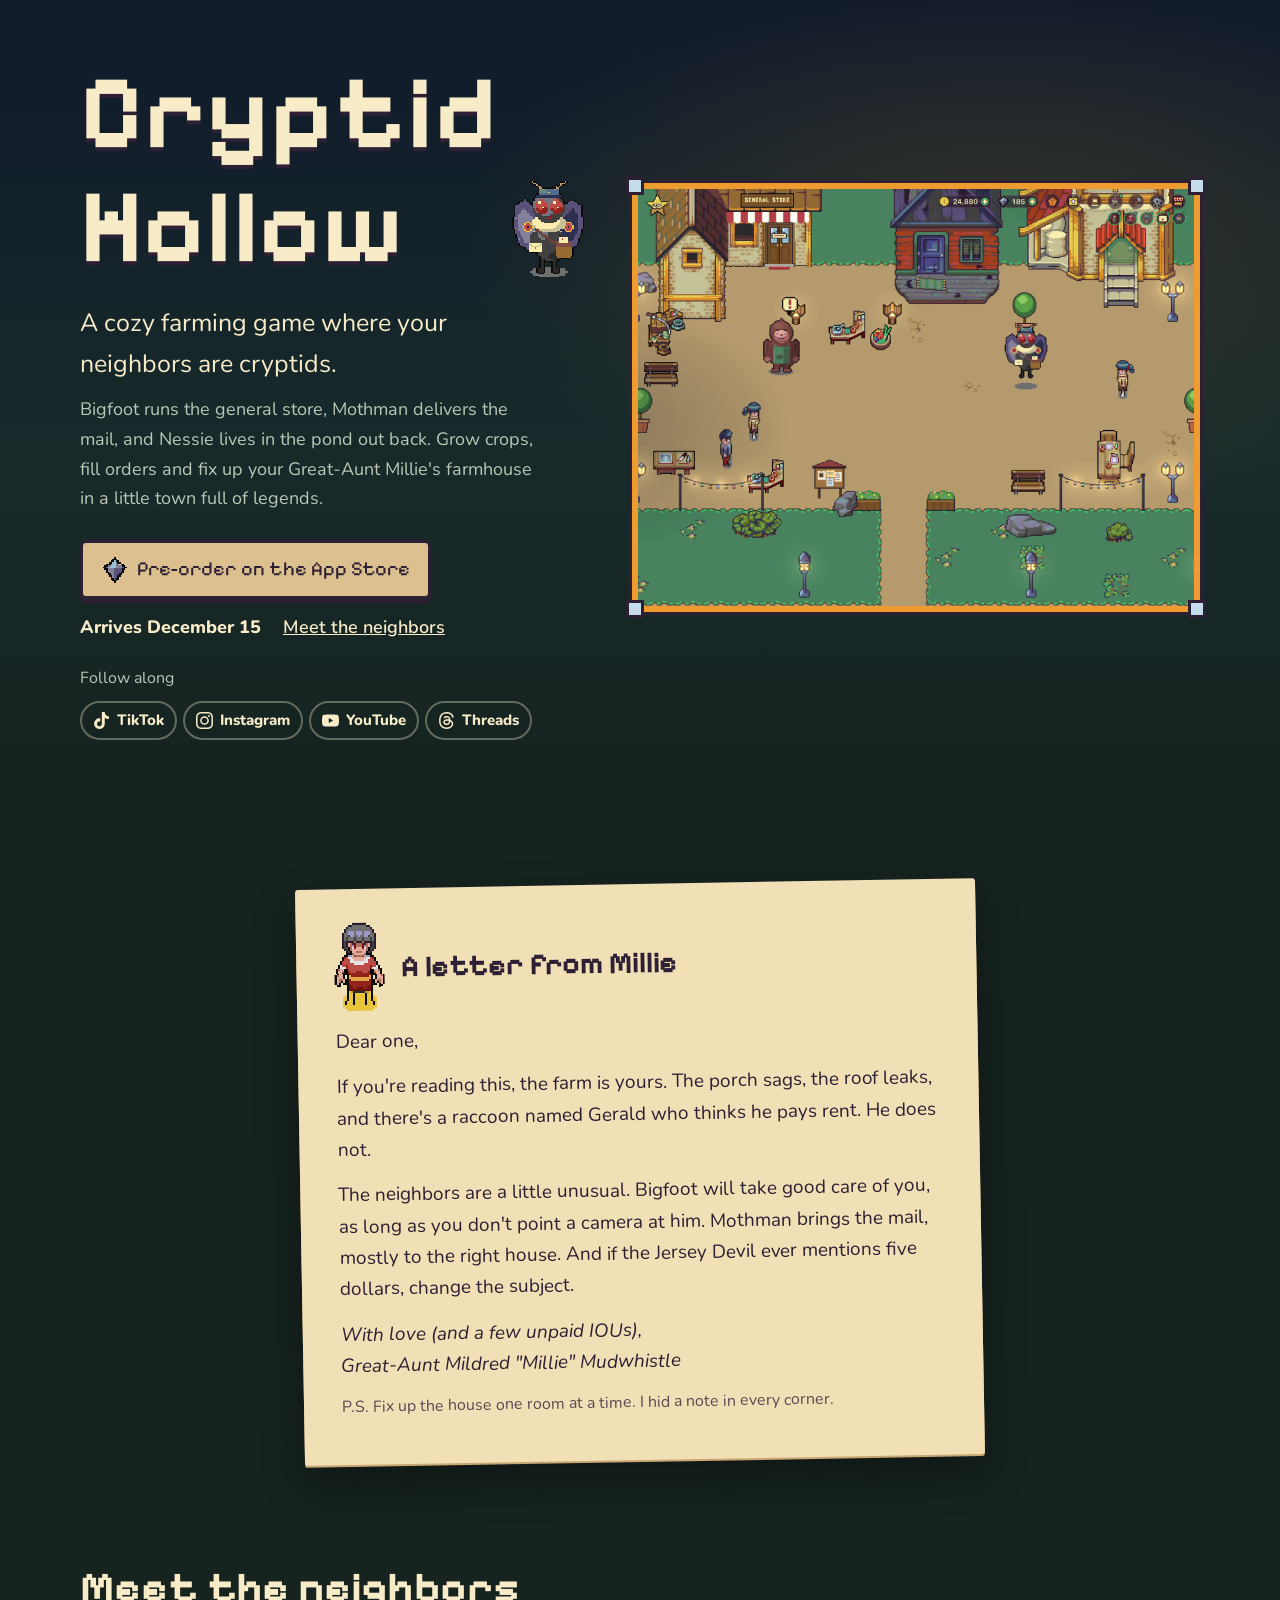
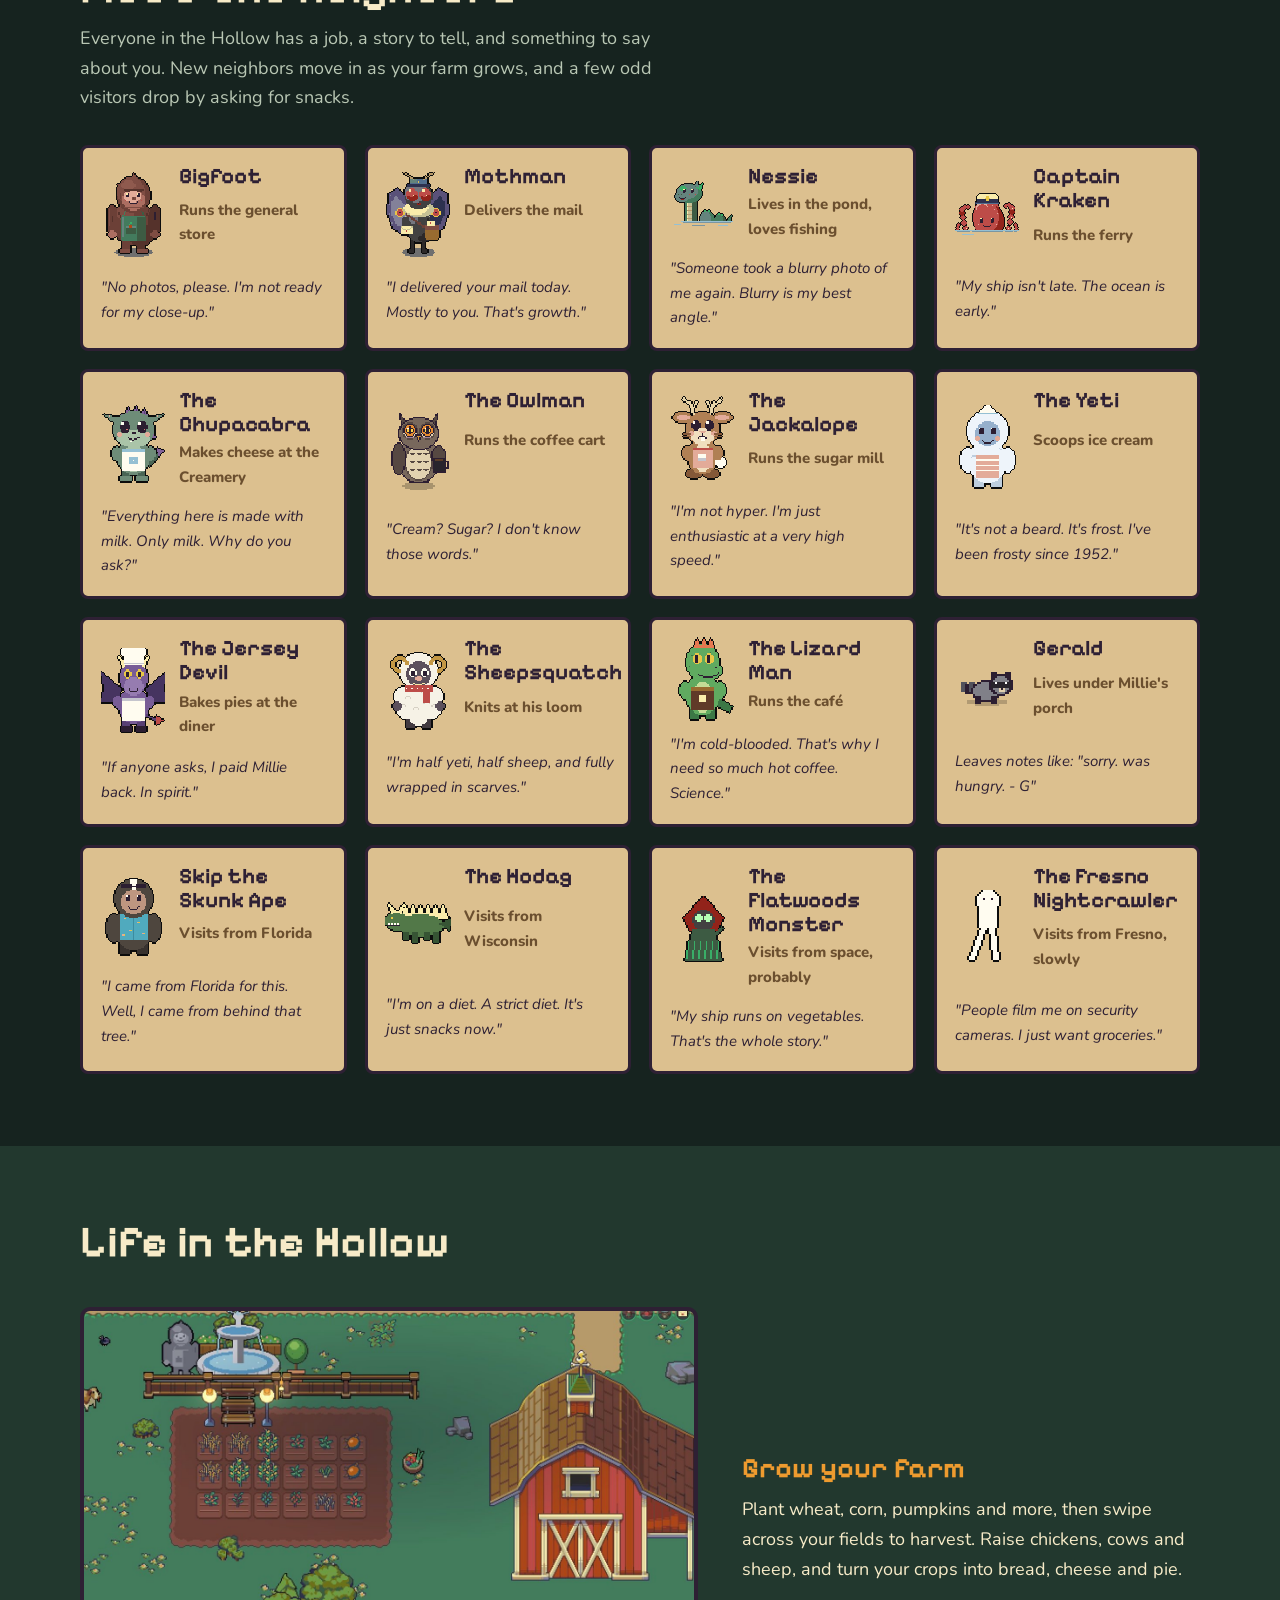
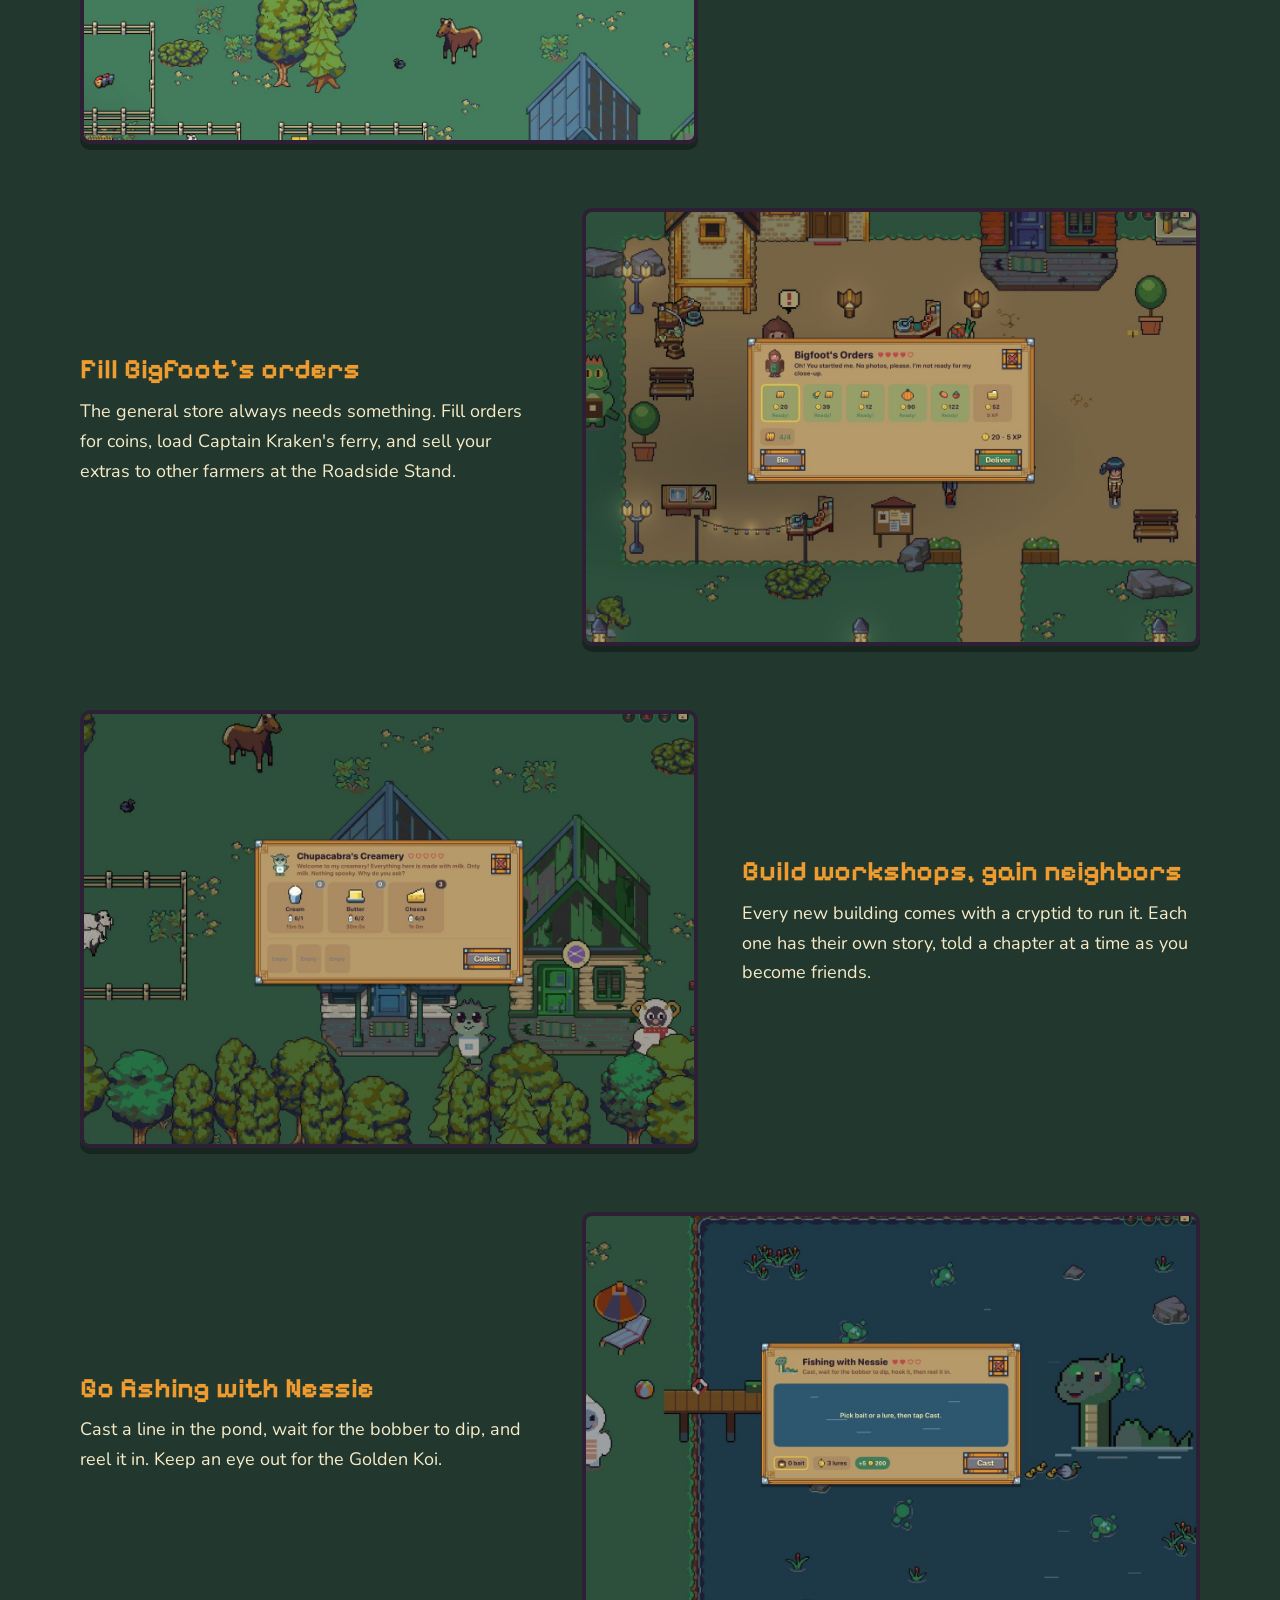
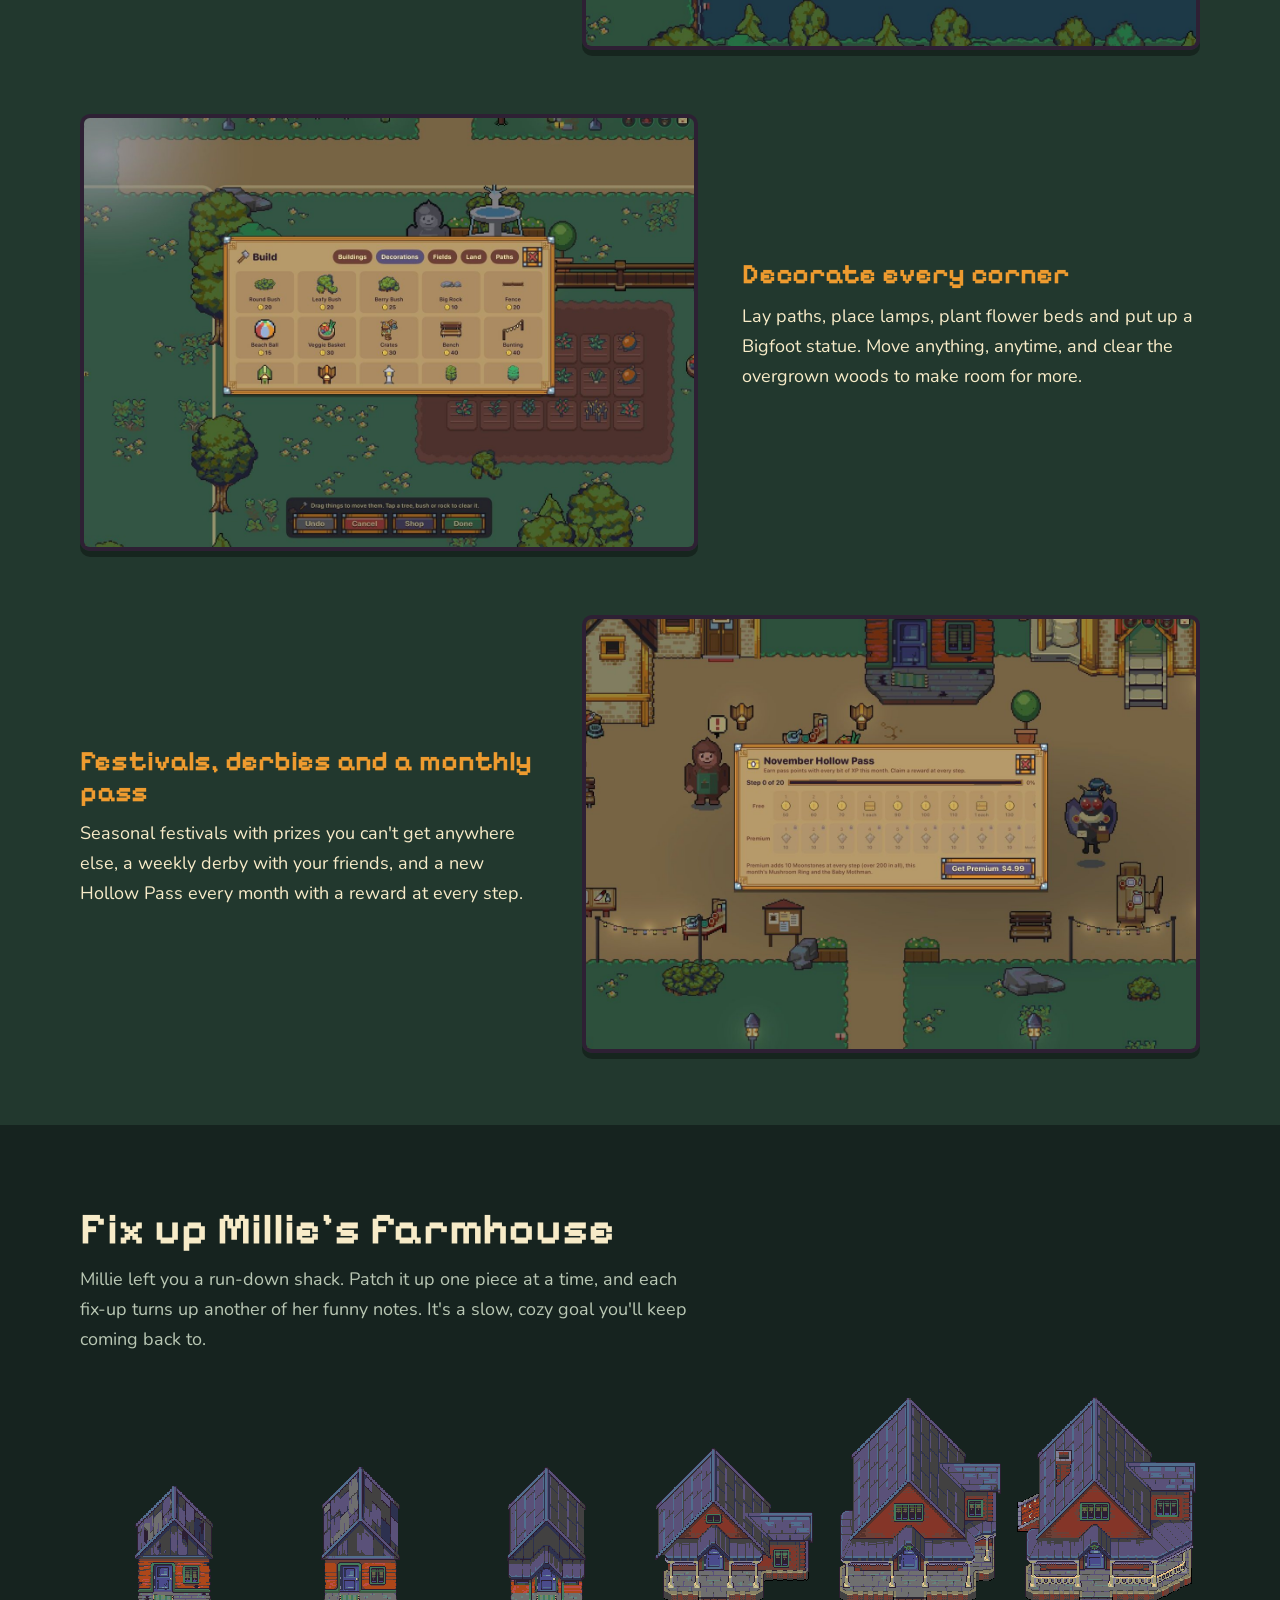
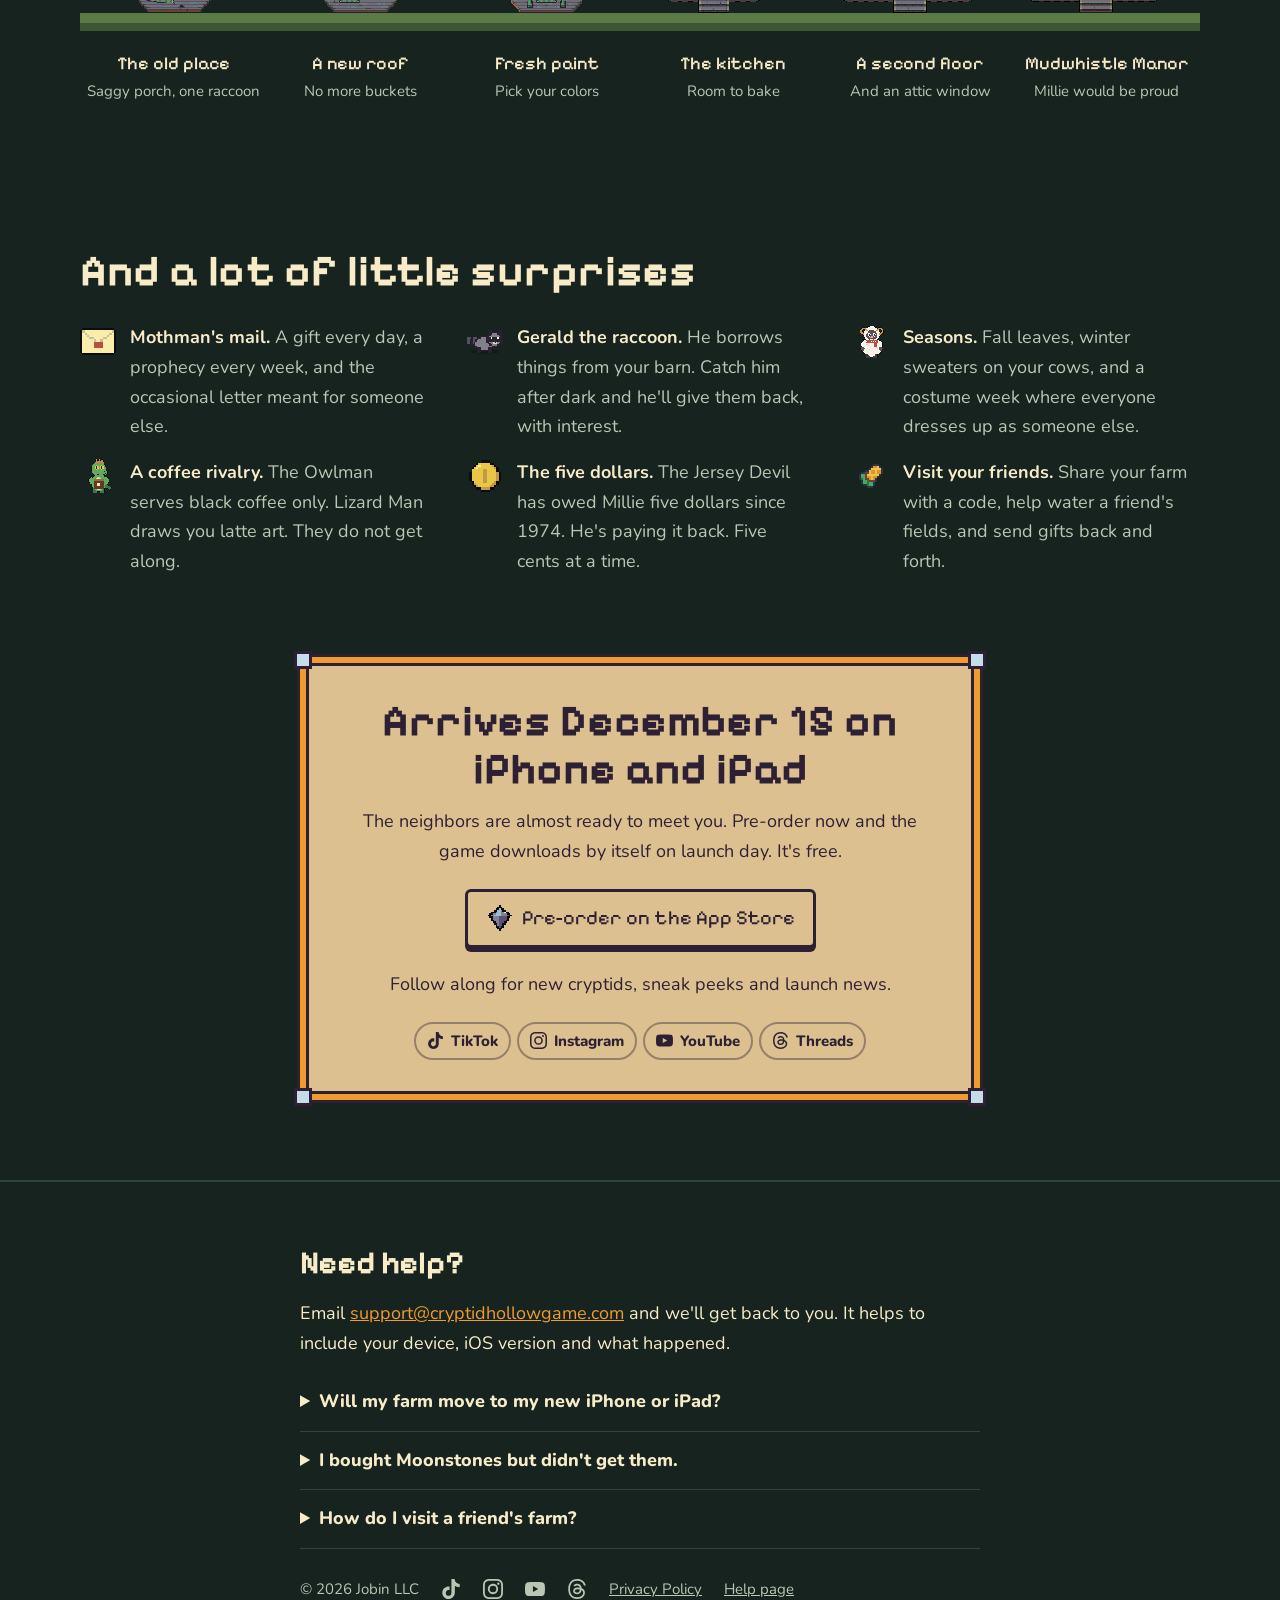
==== index.html @ b6faccec "Move the site to cryptidhollowgame.com and use support@cryptidhollowgame.com Co-Authored-By: Claude " ====
<!doctype html>
<html lang="en">
<head>
<meta charset="utf-8">
<meta name="viewport" content="width=device-width, initial-scale=1">
<title>Cryptid Hollow</title>
<meta name="description" content="A cozy farming game for iPhone and iPad where Bigfoot runs the general store, Mothman delivers the mail and Nessie lives in the pond. Pre-order now. Arrives December 15.">
<meta property="og:title" content="Cryptid Hollow">
<meta property="og:description" content="A cozy farming game where your neighbors are cryptids. Pre-order now for iPhone and iPad. Arrives December 15.">
<meta property="og:image" content="https://cryptidhollowgame.com/assets/shot_town.jpg">
<meta property="og:type" content="website">
<meta name="twitter:card" content="summary_large_image">
<link rel="icon" href="icon.png">
<link rel="preconnect" href="https://fonts.googleapis.com">
<link rel="preconnect" href="https://fonts.gstatic.com" crossorigin>
<link href="https://fonts.googleapis.com/css2?family=Pixelify+Sans:wght@500;700&family=Nunito:ital,wght@0,400;0,600;0,800;1,400&display=swap" rel="stylesheet">
<style>
:root {
  --hollow: #16231f;      /* the woods at night */
  --moss: #22382e;
  --parchment: #dcc08f;   /* the game's cards */
  --parchment-deep: #c9a774;
  --ink: #2e2034;
  --lamp: #ee9b2f;        /* the game's orange card frame */
  --stud: #c4dceb;        /* its pale corner studs */
  --moon: #a79be0;
  --cream: #f7ebc8;
  --soft: #b9c7b4;
}
* { box-sizing: border-box; }
html { scroll-behavior: smooth; }
body {
  margin: 0;
  background: var(--hollow);
  color: var(--cream);
  font: 18px/1.65 "Nunito", system-ui, sans-serif;
}
img.px { image-rendering: pixelated; image-rendering: crisp-edges; }
a { color: var(--lamp); }
a:focus-visible, button:focus-visible { outline: 3px solid var(--moon); outline-offset: 3px; border-radius: 4px; }
h1, h2, h3 { font-family: "Pixelify Sans", "Nunito", sans-serif; font-weight: 700; line-height: 1.1; margin: 0; }
h2 { font-size: clamp(30px, 5vw, 44px); color: var(--cream); }
h3 { font-size: 24px; }
p { margin: 0 0 14px; }
.wrap { width: min(1120px, 100% - 32px); margin: 0 auto; }
.narrow { width: min(680px, 100% - 32px); margin: 0 auto; }

/* The game's card frame: a thick orange border with small pale studs in the corners. */
.frame {
  position: relative;
  border: 6px solid var(--lamp);
  box-shadow: 0 0 0 3px var(--ink), inset 0 0 0 3px var(--ink);
  background: var(--parchment);
  border-radius: 4px;
}
.frame::before, .frame::after, .frame > .stud-b::before, .frame > .stud-b::after {
  content: ""; position: absolute; width: 12px; height: 12px;
  background: var(--stud); box-shadow: 0 0 0 3px var(--ink); z-index: 2;
}
.frame::before { top: -9px; left: -9px; }
.frame::after { top: -9px; right: -9px; }
.frame > .stud-b::before { bottom: -9px; left: -9px; }
.frame > .stud-b::after { bottom: -9px; right: -9px; }

/* ---------- Hero ---------- */
.hero {
  position: relative;
  overflow: hidden;
  padding: 56px 0 72px;
  background:
    radial-gradient(ellipse 60% 50% at 78% 30%, rgba(238,155,47,.14), transparent 70%),
    linear-gradient(#101a2b 0%, #172a2a 55%, var(--hollow) 100%);
}
.hero-grid { display: grid; grid-template-columns: 1fr 1.25fr; gap: 48px; align-items: center; }
.title-row { display: flex; align-items: flex-end; gap: 14px; }
.hero h1 { font-size: clamp(52px, 8.5vw, 104px); color: var(--cream); letter-spacing: 1px; text-shadow: 0 4px 0 var(--ink); }
.moth { width: 72px; height: 96px; flex: none; margin-bottom: 8px; animation: hover 3.2s ease-in-out infinite; }
@keyframes hover { 50% { transform: translateY(-10px); } }
.tagline { font-size: clamp(20px, 2.4vw, 25px); margin: 18px 0 10px; max-width: 30ch; }
.hero .detail { color: var(--soft); max-width: 42ch; }
.cta-row { display: flex; flex-wrap: wrap; align-items: center; gap: 14px 22px; margin-top: 26px; }
.badge {
  display: inline-flex; align-items: center; gap: 10px;
  font-family: "Pixelify Sans", sans-serif; font-size: 20px;
  color: var(--ink); background: var(--parchment);
  padding: 10px 18px; border: 3px solid var(--ink); border-radius: 6px;
  box-shadow: 0 4px 0 var(--ink);
}
.badge img { width: 26px; height: 26px; }
.button {
  display: inline-block; text-decoration: none;
  font-family: "Pixelify Sans", sans-serif; font-size: 20px;
  color: var(--cream); background: #3e8a5a;
  padding: 10px 20px; border: 3px solid var(--ink); border-radius: 6px;
  box-shadow: inset 0 0 0 3px #57a873, 0 4px 0 var(--ink);
}
.button:hover { background: #47996a; }
.textlink { color: var(--cream); font-weight: 600; }
.trailer { padding: 0; background: var(--ink); line-height: 0; }
.trailer video { width: 100%; height: auto; display: block; }
.fireflies span {
  position: absolute; width: 5px; height: 5px; border-radius: 50%;
  background: #ffe48a; box-shadow: 0 0 10px 3px rgba(255,214,110,.6);
  animation: drift 9s ease-in-out infinite; opacity: 0;
}
@keyframes drift {
  0% { opacity: 0; transform: translate(0,0); }
  20%, 70% { opacity: .9; }
  100% { opacity: 0; transform: translate(40px,-60px); }
}

.follow { display: flex; flex-wrap: wrap; align-items: center; gap: 10px 14px; margin-top: 22px; color: var(--soft); font-size: 16px; }
.social { list-style: none; display: flex; flex-wrap: wrap; gap: 6px; padding: 0; margin: 0; }
.social a {
  display: inline-block; text-decoration: none; font-weight: 800; font-size: 15px;
  color: var(--cream); padding: 5px 11px; border: 2px solid rgba(247,235,200,.35); border-radius: 999px;
}
.social a:hover { border-color: var(--lamp); color: var(--lamp); }
.social a { display: inline-flex; align-items: center; gap: 7px; }
.social svg, .foot-icon svg { width: 17px; height: 17px; fill: currentColor; flex: none; }
.foot-icon { display: inline-flex; align-items: center; }
.foot-icon svg { width: 20px; height: 20px; }
.social.dark { justify-content: center; }
.social.dark a { color: var(--ink); border-color: rgba(46,32,52,.4); }
.social.dark a:hover { border-color: var(--ink); background: rgba(46,32,52,.08); color: var(--ink); }
.follow-note { margin: 22px auto 10px !important; font-size: 16px; }

/* ---------- Millie's letter ---------- */
.letter-section { padding: 72px 0 40px; }
.letter {
  background: #f1dfb6;
  color: var(--ink);
  padding: 34px 38px 30px;
  border-radius: 3px;
  box-shadow: 0 2px 0 #c9a774, 0 18px 40px rgba(0,0,0,.35);
  transform: rotate(-1deg);
  font-size: 19px;
}
.letter .from { display: flex; align-items: center; gap: 16px; margin-bottom: 16px; }
.letter .from img { width: 50px; height: 88px; }
.letter h2 { color: var(--ink); font-size: 30px; }
.letter .sign { font-style: italic; margin: 0; }
.letter .ps { font-size: 16px; color: #5b4a52; margin-top: 12px; }

/* ---------- Neighbors ---------- */
.neighbors { padding: 64px 0 72px; }
.section-intro { color: var(--soft); max-width: 56ch; margin-top: 12px; }
.grid {
  display: grid; gap: 18px; margin-top: 32px;
  grid-template-columns: repeat(auto-fill, minmax(240px, 1fr));
}
.neighbor {
  background: var(--parchment); color: var(--ink);
  border: 3px solid var(--ink); border-radius: 8px;
  padding: 16px 18px 18px;
  display: grid; grid-template-columns: 64px 1fr; gap: 4px 14px; align-items: start;
}
.neighbor img { width: 64px; height: auto; grid-row: span 3; align-self: center; justify-self: center; }
.neighbor h3 { font-size: 22px; }
.neighbor .job { font-size: 15px; font-weight: 800; color: #6b4f2f; margin: 0; }
.neighbor .says { font-size: 15px; font-style: italic; margin: 6px 0 0; grid-column: 1 / -1; }

/* ---------- What you'll do ---------- */
.life { padding: 72px 0; background: var(--moss); }
.life .rows { display: grid; gap: 64px; margin-top: 40px; }
.row { display: grid; grid-template-columns: 1.35fr 1fr; gap: 44px; align-items: center; }
.row:nth-child(even) { grid-template-columns: 1fr 1.35fr; }
.row:nth-child(even) .shot { order: 2; }
.shot img {
  width: 100%; height: auto; display: block;
  border: 4px solid var(--ink); border-radius: 10px;
  box-shadow: 0 6px 0 rgba(0,0,0,.35);
}
.row h3 { color: var(--lamp); font-size: 28px; margin-bottom: 12px; }
.row p { color: var(--cream); }

/* ---------- Farmhouse ---------- */
.house-section { padding: 80px 0 64px; }
.street-scroll { overflow-x: auto; margin-top: 40px; padding-bottom: 8px; }
.street { display: flex; align-items: stretch; list-style: none; padding: 0; margin: 0; min-width: 760px; }
.stage { flex: 1 1 0; display: flex; flex-direction: column; align-items: center; text-align: center; }
.stage img { height: auto; margin-top: auto; display: block; }
.stage .ground { align-self: stretch; height: 10px; background: #5a7a46; box-shadow: 0 8px 0 #3d5531; margin-bottom: 26px; }
.stage strong { font-family: "Pixelify Sans", sans-serif; font-weight: 500; font-size: 18px; color: var(--cream); padding: 0 6px; }
.stage .note { font-size: 15px; color: var(--soft); padding: 0 6px; min-height: 3.2em; }

/* ---------- Little things ---------- */
.little { padding: 48px 0 80px; }
.little ul { list-style: none; padding: 0; margin: 28px 0 0; display: grid; gap: 16px 40px; grid-template-columns: repeat(auto-fill, minmax(300px, 1fr)); }
.little li { display: grid; grid-template-columns: 36px 1fr; gap: 14px; align-items: start; }
.little li img { width: 36px; height: 36px; object-fit: contain; }
.little li span { color: var(--soft); }
.little li strong { color: var(--cream); }

a.badge { text-decoration: none; cursor: pointer; }
a.badge:hover, a.badge:focus-visible { filter: brightness(1.08); outline: 3px solid var(--gold, #fad65c); outline-offset: 3px; }
.arrives { font-weight: 800; }
/* ---------- Coming soon ---------- */
.soon { padding: 0 0 80px; }
.soon .frame { color: var(--ink); padding: 34px 36px; text-align: center; }
.soon h2 { color: var(--ink); }
.soon p { max-width: 52ch; margin: 14px auto 22px; }

/* ---------- Help ---------- */
.help { padding: 64px 0 40px; border-top: 2px solid #2c4639; }
.help h2 { font-size: 32px; margin-bottom: 18px; }
.help details { border-bottom: 1px solid #2c4639; padding: 14px 0; }
.help summary { cursor: pointer; font-weight: 800; }
.help details p { color: var(--soft); margin: 10px 0 0; }
footer { padding: 28px 0 48px; color: var(--soft); font-size: 15px; display: flex; flex-wrap: wrap; gap: 8px 22px; }
footer a { color: var(--soft); }

/* ---------- Small screens ---------- */
@media (max-width: 860px) {
  .hero { padding-top: 36px; }
  .hero-grid, .row, .row:nth-child(even) { grid-template-columns: 1fr; gap: 28px; }
  .row:nth-child(even) .shot { order: 0; }
  .moth { width: 54px; height: 72px; }
  .letter { padding: 26px 22px; transform: none; }
}
@media (prefers-reduced-motion: reduce) {
  .moth, .fireflies span { animation: none; }
  .fireflies { display: none; }
  html { scroll-behavior: auto; }
}
</style>
</head>
<body>

<header class="hero">
  <div class="fireflies" aria-hidden="true">
    <span style="left:8%;top:30%;animation-delay:0s"></span>
    <span style="left:22%;top:72%;animation-delay:2.5s"></span>
    <span style="left:41%;top:18%;animation-delay:5s"></span>
    <span style="left:55%;top:84%;animation-delay:1.2s"></span>
    <span style="left:88%;top:12%;animation-delay:3.8s"></span>
    <span style="left:94%;top:66%;animation-delay:6.4s"></span>
  </div>
  <div class="wrap hero-grid">
    <div>
      <div class="title-row">
        <h1>Cryptid Hollow</h1>
        <img class="px moth" src="assets/mothman.png" alt="">
      </div>
      <p class="tagline">A cozy farming game where your neighbors are cryptids.</p>
      <p class="detail">Bigfoot runs the general store, Mothman delivers the mail, and Nessie lives in the pond out back. Grow crops, fill orders and fix up your Great-Aunt Millie's farmhouse in a little town full of legends.</p>
      <div class="cta-row">
        <a class="badge" href="https://apps.apple.com/us/app/cryptid-hollow/id6833133647"><img class="px" src="assets/moonstone.png" alt="">Pre-order on the App Store</a>
        <span class="arrives">Arrives December 15</span>
        <a class="textlink" href="#neighbors">Meet the neighbors</a>
      </div>
      <div class="follow">
        <span>Follow along</span>
        <ul class="social" aria-label="Follow Cryptid Hollow">
          <li><a href="https://www.tiktok.com/@cryptidhollowgame"><svg viewBox="0 0 24 24" aria-hidden="true" focusable="false"><path d="M12.525.02c1.31-.02 2.61-.01 3.91-.02.08 1.53.63 3.09 1.75 4.17 1.12 1.11 2.7 1.62 4.24 1.79v4.03c-1.44-.05-2.89-.35-4.2-.97-.57-.26-1.1-.59-1.62-.93-.01 2.92.01 5.84-.02 8.75-.08 1.4-.54 2.79-1.35 3.94-1.31 1.92-3.58 3.17-5.91 3.21-1.43.08-2.86-.31-4.08-1.03-2.02-1.19-3.44-3.37-3.65-5.71-.02-.5-.03-1-.01-1.49.18-1.9 1.12-3.72 2.58-4.96 1.66-1.44 3.98-2.13 6.15-1.72.02 1.48-.04 2.96-.04 4.44-.99-.32-2.15-.23-3.02.37-.63.41-1.11 1.04-1.36 1.75-.21.51-.15 1.07-.14 1.61.24 1.64 1.82 3.02 3.5 2.87 1.12-.01 2.19-.66 2.77-1.61.19-.33.4-.67.41-1.06.1-1.79.06-3.57.07-5.36.01-4.03-.01-8.05.02-12.07z"/></svg>TikTok</a></li>
          <li><a href="https://www.instagram.com/cryptidhollowgame/"><svg viewBox="0 0 24 24" aria-hidden="true" focusable="false"><path d="M7.0301.084c-1.2768.0602-2.1487.264-2.911.5634-.7888.3075-1.4575.72-2.1228 1.3877-.6652.6677-1.075 1.3368-1.3802 2.127-.2954.7638-.4956 1.6365-.552 2.914-.0564 1.2775-.0689 1.6882-.0626 4.947.0062 3.2586.0206 3.6671.0825 4.9473.061 1.2765.264 2.1482.5635 2.9107.308.7889.72 1.4573 1.388 2.1228.6679.6655 1.3365 1.0743 2.1285 1.38.7632.295 1.6361.4961 2.9134.552 1.2773.056 1.6884.069 4.9462.0627 3.2578-.0062 3.668-.0207 4.9478-.0814 1.28-.0607 2.147-.2652 2.9098-.5633.7889-.3086 1.4578-.72 2.1228-1.3881.665-.6682 1.0745-1.3378 1.3795-2.1284.2957-.7632.4966-1.636.552-2.9124.056-1.2809.0692-1.6898.063-4.948-.0063-3.2583-.021-3.6668-.0817-4.9465-.0607-1.2797-.264-2.1487-.5633-2.9117-.3084-.7889-.72-1.4568-1.3876-2.1228C21.2982 1.33 20.628.9208 19.8378.6165 19.074.321 18.2017.1197 16.9244.0645 15.6471.0093 15.236-.005 11.977.0014 8.718.0076 8.31.0215 7.0301.0839m.1402 21.6932c-1.17-.0509-1.8053-.2453-2.2287-.408-.5606-.216-.96-.4771-1.3819-.895-.422-.4178-.6811-.8186-.9-1.378-.1644-.4234-.3624-1.058-.4171-2.228-.0595-1.2645-.072-1.6442-.079-4.848-.007-3.2037.0053-3.583.0607-4.848.05-1.169.2456-1.805.408-2.2282.216-.5613.4762-.96.895-1.3816.4188-.4217.8184-.6814 1.3783-.9003.423-.1651 1.0575-.3614 2.227-.4171 1.2655-.06 1.6447-.072 4.848-.079 3.2033-.007 3.5835.005 4.8495.0608 1.169.0508 1.8053.2445 2.228.408.5608.216.96.4754 1.3816.895.4217.4194.6816.8176.9005 1.3787.1653.4217.3617 1.056.4169 2.2263.0602 1.2655.0739 1.645.0796 4.848.0058 3.203-.0055 3.5834-.061 4.848-.051 1.17-.245 1.8055-.408 2.2294-.216.5604-.4763.96-.8954 1.3814-.419.4215-.8181.6811-1.3783.9-.4224.1649-1.0577.3617-2.2262.4174-1.2656.0595-1.6448.072-4.8493.079-3.2045.007-3.5825-.006-4.848-.0608M16.953 5.5864A1.44 1.44 0 1 0 18.39 4.144a1.44 1.44 0 0 0-1.437 1.4424M5.8385 12.012c.0067 3.4032 2.7706 6.1557 6.173 6.1493 3.4026-.0065 6.157-2.7701 6.1506-6.1733-.0065-3.4032-2.771-6.1565-6.174-6.1498-3.403.0067-6.156 2.771-6.1496 6.1738M8 12.0077a4 4 0 1 1 4.008 3.9921A3.9996 3.9996 0 0 1 8 12.0077"/></svg>Instagram</a></li>
          <li><a href="https://www.youtube.com/@SouthernSnarkyScholar"><svg viewBox="0 0 24 24" aria-hidden="true" focusable="false"><path d="M23.498 6.186a3.016 3.016 0 0 0-2.122-2.136C19.505 3.545 12 3.545 12 3.545s-7.505 0-9.377.505A3.017 3.017 0 0 0 .502 6.186C0 8.07 0 12 0 12s0 3.93.502 5.814a3.016 3.016 0 0 0 2.122 2.136c1.871.505 9.376.505 9.376.505s7.505 0 9.377-.505a3.015 3.015 0 0 0 2.122-2.136C24 15.93 24 12 24 12s0-3.93-.502-5.814zM9.545 15.568V8.432L15.818 12l-6.273 3.568z"/></svg>YouTube</a></li>
          <li><a href="https://www.threads.com/@cryptidhollowgame"><svg viewBox="0 0 24 24" aria-hidden="true" focusable="false"><path d="M12.186 24h-.007c-3.581-.024-6.334-1.205-8.184-3.509C2.35 18.44 1.5 15.586 1.472 12.01v-.017c.03-3.579.879-6.43 2.525-8.482C5.845 1.205 8.6.024 12.18 0h.014c2.746.02 5.043.725 6.826 2.098 1.677 1.29 2.858 3.13 3.509 5.467l-2.04.569c-1.104-3.96-3.898-5.984-8.304-6.015-2.91.022-5.11.936-6.54 2.717C4.307 6.504 3.616 8.914 3.589 12c.027 3.086.718 5.496 2.057 7.164 1.43 1.783 3.631 2.698 6.54 2.717 2.623-.02 4.358-.631 5.8-2.045 1.647-1.613 1.618-3.593 1.09-4.798-.31-.71-.873-1.3-1.634-1.75-.192 1.352-.622 2.446-1.284 3.272-.886 1.102-2.14 1.704-3.73 1.79-1.202.065-2.361-.218-3.259-.801-1.063-.689-1.685-1.74-1.752-2.964-.065-1.19.408-2.285 1.33-3.082.88-.76 2.119-1.207 3.583-1.291a13.853 13.853 0 0 1 3.02.142c-.126-.742-.375-1.332-.75-1.757-.513-.586-1.308-.883-2.359-.89h-.029c-.844 0-1.992.232-2.721 1.32L7.734 7.847c.98-1.454 2.568-2.256 4.478-2.256h.044c3.194.02 5.097 1.975 5.287 5.388.108.046.216.094.321.142 1.49.7 2.58 1.761 3.154 3.07.797 1.82.871 4.79-1.548 7.158-1.85 1.81-4.094 2.628-7.277 2.65Zm1.003-11.69c-.242 0-.487.007-.739.021-1.836.103-2.98.946-2.916 2.143.067 1.256 1.452 1.839 2.784 1.767 1.224-.065 2.818-.543 3.086-3.71a10.5 10.5 0 0 0-2.215-.221z"/></svg>Threads</a></li>
        </ul>
      </div>
    </div>
    <div class="frame trailer">
      <span class="stud-b"></span>
      <video src="assets/trailer.mp4" poster="assets/trailer_poster.jpg" autoplay muted loop playsinline aria-label="A short look at the farm, the town square, Bigfoot's orders and fishing with Nessie"></video>
    </div>
  </div>
</header>

<main>

<section class="letter-section" aria-labelledby="letter-title">
  <div class="narrow">
    <article class="letter">
      <div class="from">
        <img class="px" src="assets/millie.png" alt="Great-Aunt Millie">
        <h2 id="letter-title">A letter from Millie</h2>
      </div>
      <p>Dear one,</p>
      <p>If you're reading this, the farm is yours. The porch sags, the roof leaks, and there's a raccoon named Gerald who thinks he pays rent. He does not.</p>
      <p>The neighbors are a little unusual. Bigfoot will take good care of you, as long as you don't point a camera at him. Mothman brings the mail, mostly to the right house. And if the Jersey Devil ever mentions five dollars, change the subject.</p>
      <p class="sign">With love (and a few unpaid IOUs),<br>Great-Aunt Mildred "Millie" Mudwhistle</p>
      <p class="ps">P.S. Fix up the house one room at a time. I hid a note in every corner.</p>
    </article>
  </div>
</section>

<section class="neighbors" id="neighbors" aria-labelledby="neighbors-title">
  <div class="wrap">
    <h2 id="neighbors-title">Meet the neighbors</h2>
    <p class="section-intro">Everyone in the Hollow has a job, a story to tell, and something to say about you. New neighbors move in as your farm grows, and a few odd visitors drop by asking for snacks.</p>
    <div class="grid">
      <article class="neighbor">
        <img class="px" src="assets/bigfoot.png" alt="">
        <h3>Bigfoot</h3>
        <p class="job">Runs the general store</p>
        <p class="says">"No photos, please. I'm not ready for my close-up."</p>
      </article>
      <article class="neighbor">
        <img class="px" src="assets/mothman.png" alt="">
        <h3>Mothman</h3>
        <p class="job">Delivers the mail</p>
        <p class="says">"I delivered your mail today. Mostly to you. That's growth."</p>
      </article>
      <article class="neighbor">
        <img class="px" src="assets/nessie.png" alt="">
        <h3>Nessie</h3>
        <p class="job">Lives in the pond, loves fishing</p>
        <p class="says">"Someone took a blurry photo of me again. Blurry is my best angle."</p>
      </article>
      <article class="neighbor">
        <img class="px" src="assets/kraken.png" alt="">
        <h3>Captain Kraken</h3>
        <p class="job">Runs the ferry</p>
        <p class="says">"My ship isn't late. The ocean is early."</p>
      </article>
      <article class="neighbor">
        <img class="px" src="assets/chupacabra.png" alt="">
        <h3>The Chupacabra</h3>
        <p class="job">Makes cheese at the Creamery</p>
        <p class="says">"Everything here is made with milk. Only milk. Why do you ask?"</p>
      </article>
      <article class="neighbor">
        <img class="px" src="assets/owlman.png" alt="">
        <h3>The Owlman</h3>
        <p class="job">Runs the coffee cart</p>
        <p class="says">"Cream? Sugar? I don't know those words."</p>
      </article>
      <article class="neighbor">
        <img class="px" src="assets/jackalope.png" alt="">
        <h3>The Jackalope</h3>
        <p class="job">Runs the sugar mill</p>
        <p class="says">"I'm not hyper. I'm just enthusiastic at a very high speed."</p>
      </article>
      <article class="neighbor">
        <img class="px" src="assets/yeti.png" alt="">
        <h3>The Yeti</h3>
        <p class="job">Scoops ice cream</p>
        <p class="says">"It's not a beard. It's frost. I've been frosty since 1952."</p>
      </article>
      <article class="neighbor">
        <img class="px" src="assets/jerseyDevil.png" alt="">
        <h3>The Jersey Devil</h3>
        <p class="job">Bakes pies at the diner</p>
        <p class="says">"If anyone asks, I paid Millie back. In spirit."</p>
      </article>
      <article class="neighbor">
        <img class="px" src="assets/sheepsquatch.png" alt="">
        <h3>The Sheepsquatch</h3>
        <p class="job">Knits at his loom</p>
        <p class="says">"I'm half yeti, half sheep, and fully wrapped in scarves."</p>
      </article>
      <article class="neighbor">
        <img class="px" src="assets/lizardMan.png" alt="">
        <h3>The Lizard Man</h3>
        <p class="job">Runs the café</p>
        <p class="says">"I'm cold-blooded. That's why I need so much hot coffee. Science."</p>
      </article>
      <article class="neighbor">
        <img class="px" src="assets/gerald.png" alt="" style="width:52px">
        <h3>Gerald</h3>
        <p class="job">Lives under Millie's porch</p>
        <p class="says">Leaves notes like: "sorry. was hungry. - G"</p>
      </article>
      <article class="neighbor">
        <img class="px" src="assets/skunkApe.png" alt="">
        <h3>Skip the Skunk Ape</h3>
        <p class="job">Visits from Florida</p>
        <p class="says">"I came from Florida for this. Well, I came from behind that tree."</p>
      </article>
      <article class="neighbor">
        <img class="px" src="assets/sight_hodag.png" alt="" style="width:66px">
        <h3>The Hodag</h3>
        <p class="job">Visits from Wisconsin</p>
        <p class="says">"I'm on a diet. A strict diet. It's just snacks now."</p>
      </article>
      <article class="neighbor">
        <img class="px" src="assets/sight_flatwoods.png" alt="" style="width:45px">
        <h3>The Flatwoods Monster</h3>
        <p class="job">Visits from space, probably</p>
        <p class="says">"My ship runs on vegetables. That's the whole story."</p>
      </article>
      <article class="neighbor">
        <img class="px" src="assets/sight_nightcrawler.png" alt="" style="width:40px">
        <h3>The Fresno Nightcrawler</h3>
        <p class="job">Visits from Fresno, slowly</p>
        <p class="says">"People film me on security cameras. I just want groceries."</p>
      </article>
    </div>
  </div>
</section>

<section class="life" aria-labelledby="life-title">
  <div class="wrap">
    <h2 id="life-title">Life in the Hollow</h2>
    <div class="rows">
      <div class="row">
        <div class="shot"><img src="assets/shot_farm.jpg" alt="A farm with planted fields, a red barn, trees and a horse" loading="lazy"></div>
        <div>
          <h3>Grow your farm</h3>
          <p>Plant wheat, corn, pumpkins and more, then swipe across your fields to harvest. Raise chickens, cows and sheep, and turn your crops into bread, cheese and pie.</p>
        </div>
      </div>
      <div class="row">
        <div class="shot"><img src="assets/shot_orders.jpg" alt="Bigfoot's Orders card in the town square" loading="lazy"></div>
        <div>
          <h3>Fill Bigfoot's orders</h3>
          <p>The general store always needs something. Fill orders for coins, load Captain Kraken's ferry, and sell your extras to other farmers at the Roadside Stand.</p>
        </div>
      </div>
      <div class="row">
        <div class="shot"><img src="assets/shot_creamery.jpg" alt="The Chupacabra's Creamery card" loading="lazy"></div>
        <div>
          <h3>Build workshops, gain neighbors</h3>
          <p>Every new building comes with a cryptid to run it. Each one has their own story, told a chapter at a time as you become friends.</p>
        </div>
      </div>
      <div class="row">
        <div class="shot"><img src="assets/shot_fishing.jpg" alt="Fishing with Nessie on the pond" loading="lazy"></div>
        <div>
          <h3>Go fishing with Nessie</h3>
          <p>Cast a line in the pond, wait for the bobber to dip, and reel it in. Keep an eye out for the Golden Koi.</p>
        </div>
      </div>
      <div class="row">
        <div class="shot"><img src="assets/shot_build.jpg" alt="Build mode with decorations to place on the farm" loading="lazy"></div>
        <div>
          <h3>Decorate every corner</h3>
          <p>Lay paths, place lamps, plant flower beds and put up a Bigfoot statue. Move anything, anytime, and clear the overgrown woods to make room for more.</p>
        </div>
      </div>
      <div class="row">
        <div class="shot"><img src="assets/shot_pass.jpg" alt="The town square with the Hollow Pass card" loading="lazy"></div>
        <div>
          <h3>Festivals, derbies and a monthly pass</h3>
          <p>Seasonal festivals with prizes you can't get anywhere else, a weekly derby with your friends, and a new Hollow Pass every month with a reward at every step.</p>
        </div>
      </div>
    </div>
  </div>
</section>

<section class="house-section" aria-labelledby="house-title">
  <div class="wrap">
    <h2 id="house-title">Fix up Millie's farmhouse</h2>
    <p class="section-intro">Millie left you a run-down shack. Patch it up one piece at a time, and each fix-up turns up another of her funny notes. It's a slow, cozy goal you'll keep coming back to.</p>
    <div class="street-scroll">
    <ol class="street" aria-label="Farmhouse stages, from the old place to Mudwhistle Manor">
      <li class="stage">
        <img class="px" src="assets/house_1.png" alt="" style="width:79px">
        <span class="ground"></span>
        <strong>The old place</strong><span class="note">Saggy porch, one raccoon</span>
      </li>
      <li class="stage">
        <img class="px" src="assets/house_2.png" alt="" style="width:79px">
        <span class="ground"></span>
        <strong>A new roof</strong><span class="note">No more buckets</span>
      </li>
      <li class="stage">
        <img class="px" src="assets/house_3.png" alt="" style="width:79px">
        <span class="ground"></span>
        <strong>Fresh paint</strong><span class="note">Pick your colors</span>
      </li>
      <li class="stage">
        <img class="px" src="assets/house_4.png" alt="" style="width:159px">
        <span class="ground"></span>
        <strong>The kitchen</strong><span class="note">Room to bake</span>
      </li>
      <li class="stage">
        <img class="px" src="assets/house_5.png" alt="" style="width:169px">
        <span class="ground"></span>
        <strong>A second floor</strong><span class="note">And an attic window</span>
      </li>
      <li class="stage">
        <img class="px" src="assets/house_6.png" alt="" style="width:179px">
        <span class="ground"></span>
        <strong>Mudwhistle Manor</strong><span class="note">Millie would be proud</span>
      </li>
    </ol>
    </div>
  </div>
</section>

<section class="little" aria-labelledby="little-title">
  <div class="wrap">
    <h2 id="little-title">And a lot of little surprises</h2>
    <ul>
      <li><img class="px" src="assets/letter.png" alt=""><div><strong>Mothman's mail.</strong> <span>A gift every day, a prophecy every week, and the occasional letter meant for someone else.</span></div></li>
      <li><img class="px" src="assets/gerald.png" alt=""><div><strong>Gerald the raccoon.</strong> <span>He borrows things from your barn. Catch him after dark and he'll give them back, with interest.</span></div></li>
      <li><img class="px" src="assets/sheepsquatch.png" alt=""><div><strong>Seasons.</strong> <span>Fall leaves, winter sweaters on your cows, and a costume week where everyone dresses up as someone else.</span></div></li>
      <li><img class="px" src="assets/lizardMan.png" alt=""><div><strong>A coffee rivalry.</strong> <span>The Owlman serves black coffee only. Lizard Man draws you latte art. They do not get along.</span></div></li>
      <li><img class="px" src="assets/coin.png" alt=""><div><strong>The five dollars.</strong> <span>The Jersey Devil has owed Millie five dollars since 1974. He's paying it back. Five cents at a time.</span></div></li>
      <li><img class="px" src="assets/crop_corn_icon.png" alt=""><div><strong>Visit your friends.</strong> <span>Share your farm with a code, help water a friend's fields, and send gifts back and forth.</span></div></li>
    </ul>
  </div>
</section>

<section class="soon" aria-labelledby="soon-title">
  <div class="narrow">
    <div class="frame">
      <span class="stud-b"></span>
      <h2 id="soon-title">Arrives December 15 on iPhone and iPad</h2>
      <p>The neighbors are almost ready to meet you. Pre-order now and the game downloads by itself on launch day. It's free.</p>
      <p><a class="badge" href="https://apps.apple.com/us/app/cryptid-hollow/id6833133647"><img class="px" src="assets/moonstone.png" alt="">Pre-order on the App Store</a></p>
      <p>Follow along for new cryptids, sneak peeks and launch news.</p>
      <ul class="social dark" aria-label="Follow Cryptid Hollow">
          <li><a href="https://www.tiktok.com/@cryptidhollowgame"><svg viewBox="0 0 24 24" aria-hidden="true" focusable="false"><path d="M12.525.02c1.31-.02 2.61-.01 3.91-.02.08 1.53.63 3.09 1.75 4.17 1.12 1.11 2.7 1.62 4.24 1.79v4.03c-1.44-.05-2.89-.35-4.2-.97-.57-.26-1.1-.59-1.62-.93-.01 2.92.01 5.84-.02 8.75-.08 1.4-.54 2.79-1.35 3.94-1.31 1.92-3.58 3.17-5.91 3.21-1.43.08-2.86-.31-4.08-1.03-2.02-1.19-3.44-3.37-3.65-5.71-.02-.5-.03-1-.01-1.49.18-1.9 1.12-3.72 2.58-4.96 1.66-1.44 3.98-2.13 6.15-1.72.02 1.48-.04 2.96-.04 4.44-.99-.32-2.15-.23-3.02.37-.63.41-1.11 1.04-1.36 1.75-.21.51-.15 1.07-.14 1.61.24 1.64 1.82 3.02 3.5 2.87 1.12-.01 2.19-.66 2.77-1.61.19-.33.4-.67.41-1.06.1-1.79.06-3.57.07-5.36.01-4.03-.01-8.05.02-12.07z"/></svg>TikTok</a></li>
          <li><a href="https://www.instagram.com/cryptidhollowgame/"><svg viewBox="0 0 24 24" aria-hidden="true" focusable="false"><path d="M7.0301.084c-1.2768.0602-2.1487.264-2.911.5634-.7888.3075-1.4575.72-2.1228 1.3877-.6652.6677-1.075 1.3368-1.3802 2.127-.2954.7638-.4956 1.6365-.552 2.914-.0564 1.2775-.0689 1.6882-.0626 4.947.0062 3.2586.0206 3.6671.0825 4.9473.061 1.2765.264 2.1482.5635 2.9107.308.7889.72 1.4573 1.388 2.1228.6679.6655 1.3365 1.0743 2.1285 1.38.7632.295 1.6361.4961 2.9134.552 1.2773.056 1.6884.069 4.9462.0627 3.2578-.0062 3.668-.0207 4.9478-.0814 1.28-.0607 2.147-.2652 2.9098-.5633.7889-.3086 1.4578-.72 2.1228-1.3881.665-.6682 1.0745-1.3378 1.3795-2.1284.2957-.7632.4966-1.636.552-2.9124.056-1.2809.0692-1.6898.063-4.948-.0063-3.2583-.021-3.6668-.0817-4.9465-.0607-1.2797-.264-2.1487-.5633-2.9117-.3084-.7889-.72-1.4568-1.3876-2.1228C21.2982 1.33 20.628.9208 19.8378.6165 19.074.321 18.2017.1197 16.9244.0645 15.6471.0093 15.236-.005 11.977.0014 8.718.0076 8.31.0215 7.0301.0839m.1402 21.6932c-1.17-.0509-1.8053-.2453-2.2287-.408-.5606-.216-.96-.4771-1.3819-.895-.422-.4178-.6811-.8186-.9-1.378-.1644-.4234-.3624-1.058-.4171-2.228-.0595-1.2645-.072-1.6442-.079-4.848-.007-3.2037.0053-3.583.0607-4.848.05-1.169.2456-1.805.408-2.2282.216-.5613.4762-.96.895-1.3816.4188-.4217.8184-.6814 1.3783-.9003.423-.1651 1.0575-.3614 2.227-.4171 1.2655-.06 1.6447-.072 4.848-.079 3.2033-.007 3.5835.005 4.8495.0608 1.169.0508 1.8053.2445 2.228.408.5608.216.96.4754 1.3816.895.4217.4194.6816.8176.9005 1.3787.1653.4217.3617 1.056.4169 2.2263.0602 1.2655.0739 1.645.0796 4.848.0058 3.203-.0055 3.5834-.061 4.848-.051 1.17-.245 1.8055-.408 2.2294-.216.5604-.4763.96-.8954 1.3814-.419.4215-.8181.6811-1.3783.9-.4224.1649-1.0577.3617-2.2262.4174-1.2656.0595-1.6448.072-4.8493.079-3.2045.007-3.5825-.006-4.848-.0608M16.953 5.5864A1.44 1.44 0 1 0 18.39 4.144a1.44 1.44 0 0 0-1.437 1.4424M5.8385 12.012c.0067 3.4032 2.7706 6.1557 6.173 6.1493 3.4026-.0065 6.157-2.7701 6.1506-6.1733-.0065-3.4032-2.771-6.1565-6.174-6.1498-3.403.0067-6.156 2.771-6.1496 6.1738M8 12.0077a4 4 0 1 1 4.008 3.9921A3.9996 3.9996 0 0 1 8 12.0077"/></svg>Instagram</a></li>
          <li><a href="https://www.youtube.com/@SouthernSnarkyScholar"><svg viewBox="0 0 24 24" aria-hidden="true" focusable="false"><path d="M23.498 6.186a3.016 3.016 0 0 0-2.122-2.136C19.505 3.545 12 3.545 12 3.545s-7.505 0-9.377.505A3.017 3.017 0 0 0 .502 6.186C0 8.07 0 12 0 12s0 3.93.502 5.814a3.016 3.016 0 0 0 2.122 2.136c1.871.505 9.376.505 9.376.505s7.505 0 9.377-.505a3.015 3.015 0 0 0 2.122-2.136C24 15.93 24 12 24 12s0-3.93-.502-5.814zM9.545 15.568V8.432L15.818 12l-6.273 3.568z"/></svg>YouTube</a></li>
          <li><a href="https://www.threads.com/@cryptidhollowgame"><svg viewBox="0 0 24 24" aria-hidden="true" focusable="false"><path d="M12.186 24h-.007c-3.581-.024-6.334-1.205-8.184-3.509C2.35 18.44 1.5 15.586 1.472 12.01v-.017c.03-3.579.879-6.43 2.525-8.482C5.845 1.205 8.6.024 12.18 0h.014c2.746.02 5.043.725 6.826 2.098 1.677 1.29 2.858 3.13 3.509 5.467l-2.04.569c-1.104-3.96-3.898-5.984-8.304-6.015-2.91.022-5.11.936-6.54 2.717C4.307 6.504 3.616 8.914 3.589 12c.027 3.086.718 5.496 2.057 7.164 1.43 1.783 3.631 2.698 6.54 2.717 2.623-.02 4.358-.631 5.8-2.045 1.647-1.613 1.618-3.593 1.09-4.798-.31-.71-.873-1.3-1.634-1.75-.192 1.352-.622 2.446-1.284 3.272-.886 1.102-2.14 1.704-3.73 1.79-1.202.065-2.361-.218-3.259-.801-1.063-.689-1.685-1.74-1.752-2.964-.065-1.19.408-2.285 1.33-3.082.88-.76 2.119-1.207 3.583-1.291a13.853 13.853 0 0 1 3.02.142c-.126-.742-.375-1.332-.75-1.757-.513-.586-1.308-.883-2.359-.89h-.029c-.844 0-1.992.232-2.721 1.32L7.734 7.847c.98-1.454 2.568-2.256 4.478-2.256h.044c3.194.02 5.097 1.975 5.287 5.388.108.046.216.094.321.142 1.49.7 2.58 1.761 3.154 3.07.797 1.82.871 4.79-1.548 7.158-1.85 1.81-4.094 2.628-7.277 2.65Zm1.003-11.69c-.242 0-.487.007-.739.021-1.836.103-2.98.946-2.916 2.143.067 1.256 1.452 1.839 2.784 1.767 1.224-.065 2.818-.543 3.086-3.71a10.5 10.5 0 0 0-2.215-.221z"/></svg>Threads</a></li>
        </ul>
    </div>
  </div>
</section>

<section class="help" id="help" aria-labelledby="help-title">
  <div class="narrow">
    <h2 id="help-title">Need help?</h2>
    <p>Email <a href="mailto:support@cryptidhollowgame.com">support@cryptidhollowgame.com</a> and we'll get back to you. It helps to include your device, iOS version and what happened.</p>
    <details>
      <summary>Will my farm move to my new iPhone or iPad?</summary>
      <p>Yes. Your farm is saved in your iCloud account, so sign in with the same Apple Account and it comes along.</p>
    </details>
    <details>
      <summary>I bought Moonstones but didn't get them.</summary>
      <p>Open the shop and tap Restore purchases. If that doesn't fix it, email us.</p>
    </details>
    <details>
      <summary>How do I visit a friend's farm?</summary>
      <p>Tap the farmhouse, open the Friends tab, and enter their farm code.</p>
    </details>
    <footer>
      <span>© 2026 Jobin LLC</span>
      <a href="https://www.tiktok.com/@cryptidhollowgame" aria-label="Cryptid Hollow on TikTok" class="foot-icon"><svg viewBox="0 0 24 24" aria-hidden="true" focusable="false"><path d="M12.525.02c1.31-.02 2.61-.01 3.91-.02.08 1.53.63 3.09 1.75 4.17 1.12 1.11 2.7 1.62 4.24 1.79v4.03c-1.44-.05-2.89-.35-4.2-.97-.57-.26-1.1-.59-1.62-.93-.01 2.92.01 5.84-.02 8.75-.08 1.4-.54 2.79-1.35 3.94-1.31 1.92-3.58 3.17-5.91 3.21-1.43.08-2.86-.31-4.08-1.03-2.02-1.19-3.44-3.37-3.65-5.71-.02-.5-.03-1-.01-1.49.18-1.9 1.12-3.72 2.58-4.96 1.66-1.44 3.98-2.13 6.15-1.72.02 1.48-.04 2.96-.04 4.44-.99-.32-2.15-.23-3.02.37-.63.41-1.11 1.04-1.36 1.75-.21.51-.15 1.07-.14 1.61.24 1.64 1.82 3.02 3.5 2.87 1.12-.01 2.19-.66 2.77-1.61.19-.33.4-.67.41-1.06.1-1.79.06-3.57.07-5.36.01-4.03-.01-8.05.02-12.07z"/></svg></a>
      <a href="https://www.instagram.com/cryptidhollowgame/" aria-label="Cryptid Hollow on Instagram" class="foot-icon"><svg viewBox="0 0 24 24" aria-hidden="true" focusable="false"><path d="M7.0301.084c-1.2768.0602-2.1487.264-2.911.5634-.7888.3075-1.4575.72-2.1228 1.3877-.6652.6677-1.075 1.3368-1.3802 2.127-.2954.7638-.4956 1.6365-.552 2.914-.0564 1.2775-.0689 1.6882-.0626 4.947.0062 3.2586.0206 3.6671.0825 4.9473.061 1.2765.264 2.1482.5635 2.9107.308.7889.72 1.4573 1.388 2.1228.6679.6655 1.3365 1.0743 2.1285 1.38.7632.295 1.6361.4961 2.9134.552 1.2773.056 1.6884.069 4.9462.0627 3.2578-.0062 3.668-.0207 4.9478-.0814 1.28-.0607 2.147-.2652 2.9098-.5633.7889-.3086 1.4578-.72 2.1228-1.3881.665-.6682 1.0745-1.3378 1.3795-2.1284.2957-.7632.4966-1.636.552-2.9124.056-1.2809.0692-1.6898.063-4.948-.0063-3.2583-.021-3.6668-.0817-4.9465-.0607-1.2797-.264-2.1487-.5633-2.9117-.3084-.7889-.72-1.4568-1.3876-2.1228C21.2982 1.33 20.628.9208 19.8378.6165 19.074.321 18.2017.1197 16.9244.0645 15.6471.0093 15.236-.005 11.977.0014 8.718.0076 8.31.0215 7.0301.0839m.1402 21.6932c-1.17-.0509-1.8053-.2453-2.2287-.408-.5606-.216-.96-.4771-1.3819-.895-.422-.4178-.6811-.8186-.9-1.378-.1644-.4234-.3624-1.058-.4171-2.228-.0595-1.2645-.072-1.6442-.079-4.848-.007-3.2037.0053-3.583.0607-4.848.05-1.169.2456-1.805.408-2.2282.216-.5613.4762-.96.895-1.3816.4188-.4217.8184-.6814 1.3783-.9003.423-.1651 1.0575-.3614 2.227-.4171 1.2655-.06 1.6447-.072 4.848-.079 3.2033-.007 3.5835.005 4.8495.0608 1.169.0508 1.8053.2445 2.228.408.5608.216.96.4754 1.3816.895.4217.4194.6816.8176.9005 1.3787.1653.4217.3617 1.056.4169 2.2263.0602 1.2655.0739 1.645.0796 4.848.0058 3.203-.0055 3.5834-.061 4.848-.051 1.17-.245 1.8055-.408 2.2294-.216.5604-.4763.96-.8954 1.3814-.419.4215-.8181.6811-1.3783.9-.4224.1649-1.0577.3617-2.2262.4174-1.2656.0595-1.6448.072-4.8493.079-3.2045.007-3.5825-.006-4.848-.0608M16.953 5.5864A1.44 1.44 0 1 0 18.39 4.144a1.44 1.44 0 0 0-1.437 1.4424M5.8385 12.012c.0067 3.4032 2.7706 6.1557 6.173 6.1493 3.4026-.0065 6.157-2.7701 6.1506-6.1733-.0065-3.4032-2.771-6.1565-6.174-6.1498-3.403.0067-6.156 2.771-6.1496 6.1738M8 12.0077a4 4 0 1 1 4.008 3.9921A3.9996 3.9996 0 0 1 8 12.0077"/></svg></a>
      <a href="https://www.youtube.com/@SouthernSnarkyScholar" aria-label="Cryptid Hollow on YouTube" class="foot-icon"><svg viewBox="0 0 24 24" aria-hidden="true" focusable="false"><path d="M23.498 6.186a3.016 3.016 0 0 0-2.122-2.136C19.505 3.545 12 3.545 12 3.545s-7.505 0-9.377.505A3.017 3.017 0 0 0 .502 6.186C0 8.07 0 12 0 12s0 3.93.502 5.814a3.016 3.016 0 0 0 2.122 2.136c1.871.505 9.376.505 9.376.505s7.505 0 9.377-.505a3.015 3.015 0 0 0 2.122-2.136C24 15.93 24 12 24 12s0-3.93-.502-5.814zM9.545 15.568V8.432L15.818 12l-6.273 3.568z"/></svg></a>
      <a href="https://www.threads.com/@cryptidhollowgame" aria-label="Cryptid Hollow on Threads" class="foot-icon"><svg viewBox="0 0 24 24" aria-hidden="true" focusable="false"><path d="M12.186 24h-.007c-3.581-.024-6.334-1.205-8.184-3.509C2.35 18.44 1.5 15.586 1.472 12.01v-.017c.03-3.579.879-6.43 2.525-8.482C5.845 1.205 8.6.024 12.18 0h.014c2.746.02 5.043.725 6.826 2.098 1.677 1.29 2.858 3.13 3.509 5.467l-2.04.569c-1.104-3.96-3.898-5.984-8.304-6.015-2.91.022-5.11.936-6.54 2.717C4.307 6.504 3.616 8.914 3.589 12c.027 3.086.718 5.496 2.057 7.164 1.43 1.783 3.631 2.698 6.54 2.717 2.623-.02 4.358-.631 5.8-2.045 1.647-1.613 1.618-3.593 1.09-4.798-.31-.71-.873-1.3-1.634-1.75-.192 1.352-.622 2.446-1.284 3.272-.886 1.102-2.14 1.704-3.73 1.79-1.202.065-2.361-.218-3.259-.801-1.063-.689-1.685-1.74-1.752-2.964-.065-1.19.408-2.285 1.33-3.082.88-.76 2.119-1.207 3.583-1.291a13.853 13.853 0 0 1 3.02.142c-.126-.742-.375-1.332-.75-1.757-.513-.586-1.308-.883-2.359-.89h-.029c-.844 0-1.992.232-2.721 1.32L7.734 7.847c.98-1.454 2.568-2.256 4.478-2.256h.044c3.194.02 5.097 1.975 5.287 5.388.108.046.216.094.321.142 1.49.7 2.58 1.761 3.154 3.07.797 1.82.871 4.79-1.548 7.158-1.85 1.81-4.094 2.628-7.277 2.65Zm1.003-11.69c-.242 0-.487.007-.739.021-1.836.103-2.98.946-2.916 2.143.067 1.256 1.452 1.839 2.784 1.767 1.224-.065 2.818-.543 3.086-3.71a10.5 10.5 0 0 0-2.215-.221z"/></svg></a>
      <a href="privacy.html">Privacy Policy</a>
      <a href="support.html">Help page</a>
    </footer>
  </div>
</section>

</main>
</body>
</html>
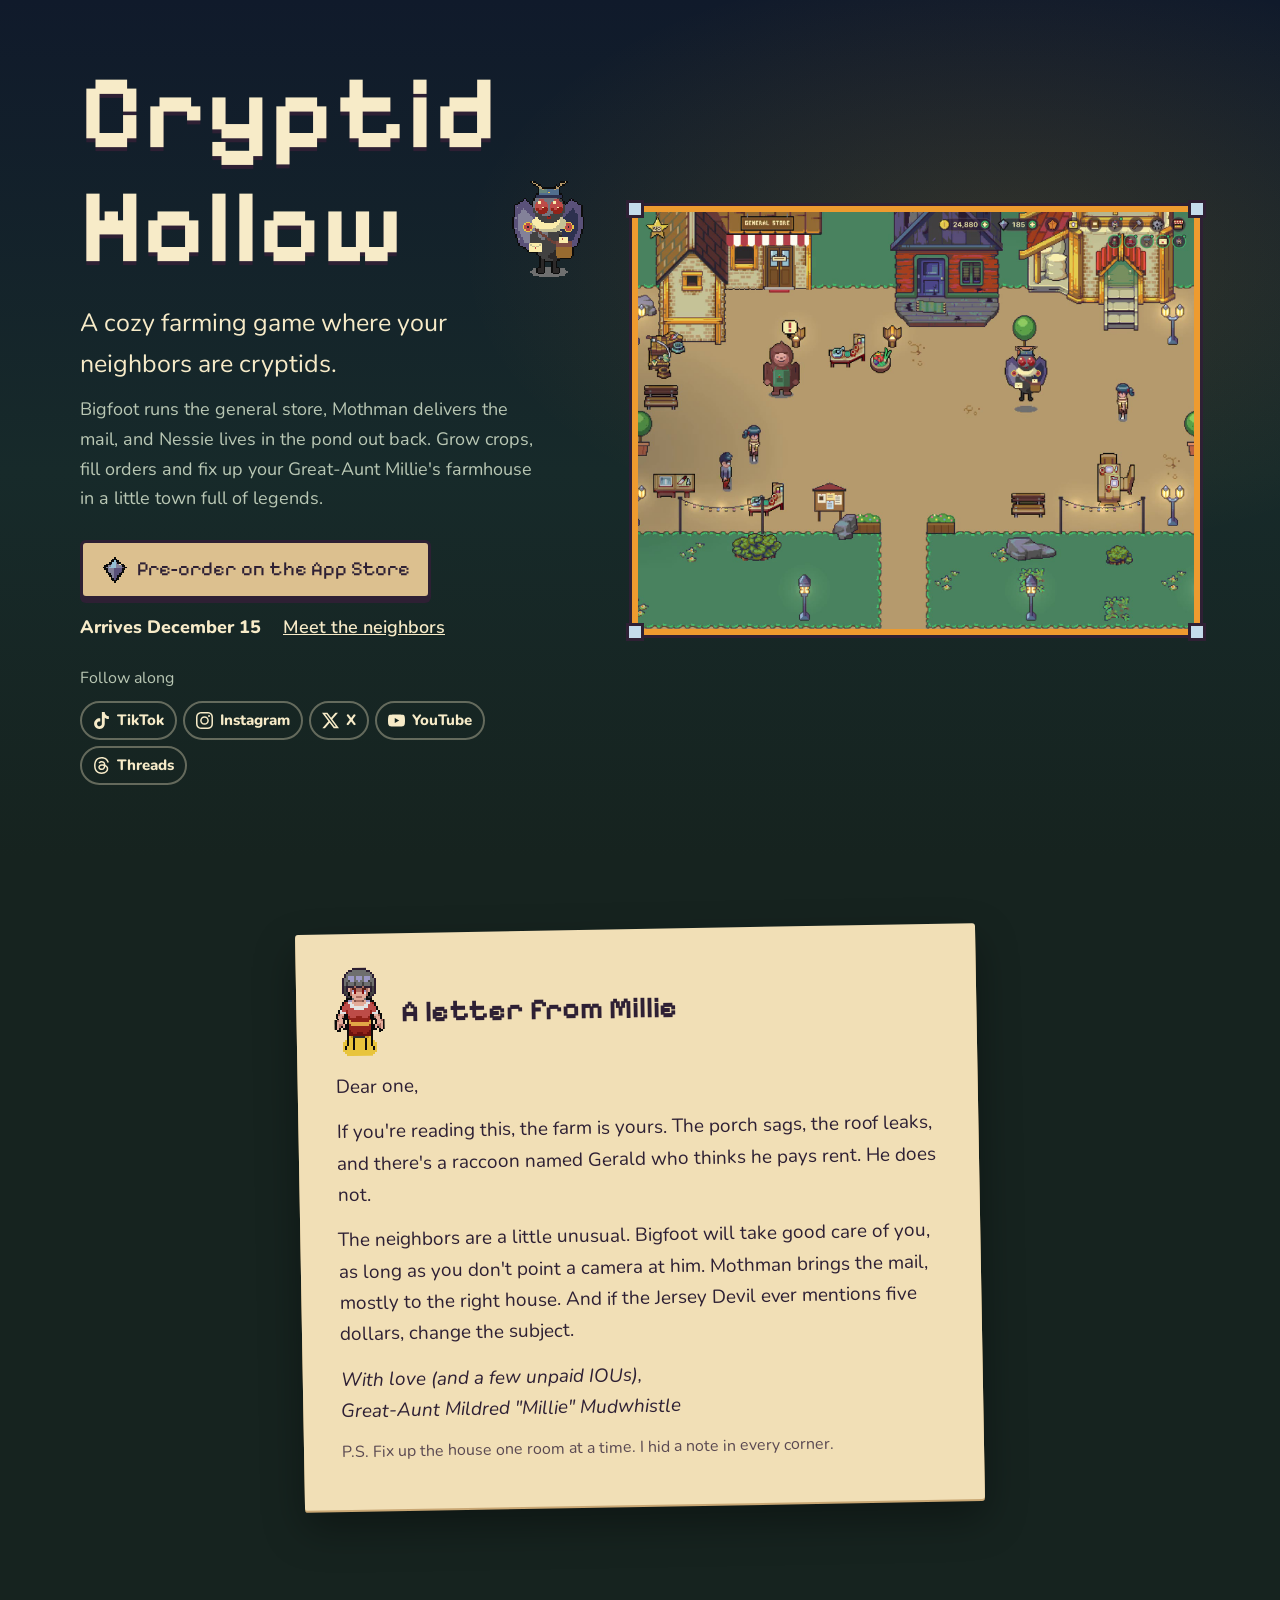
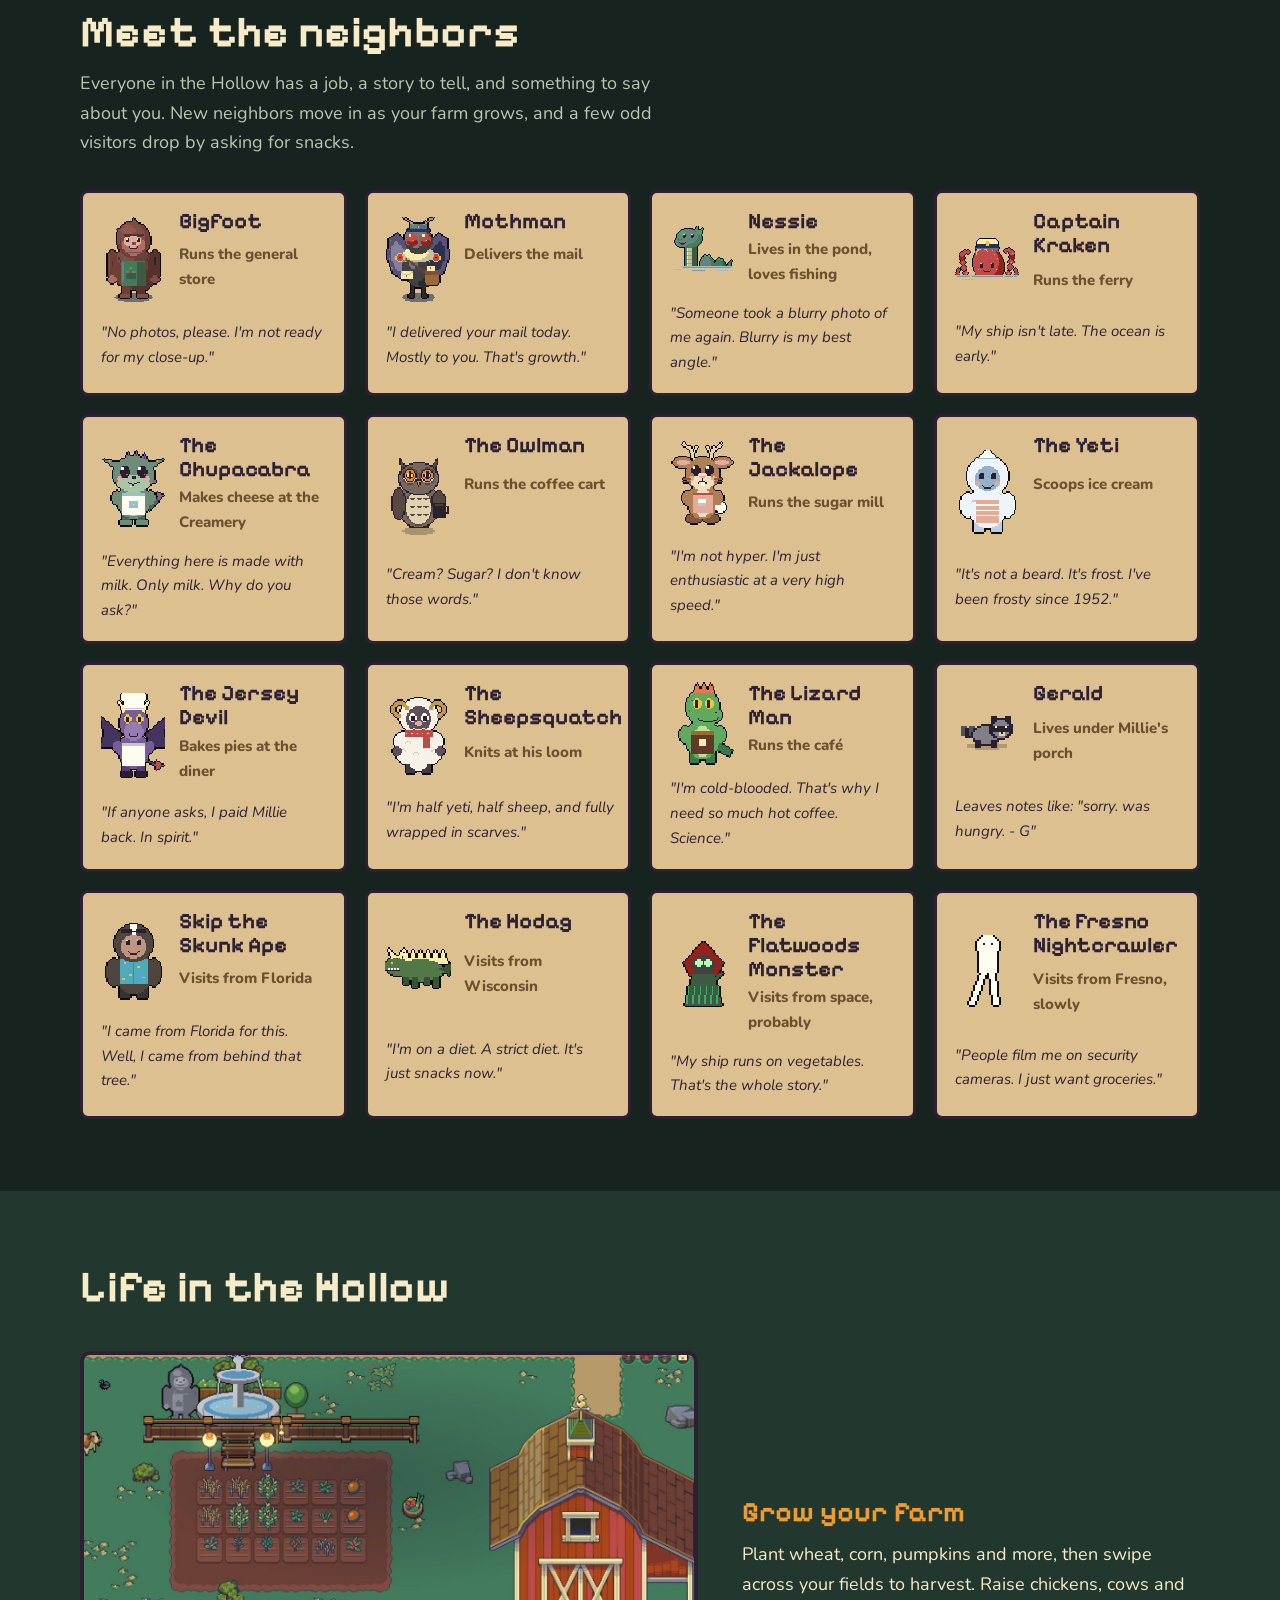
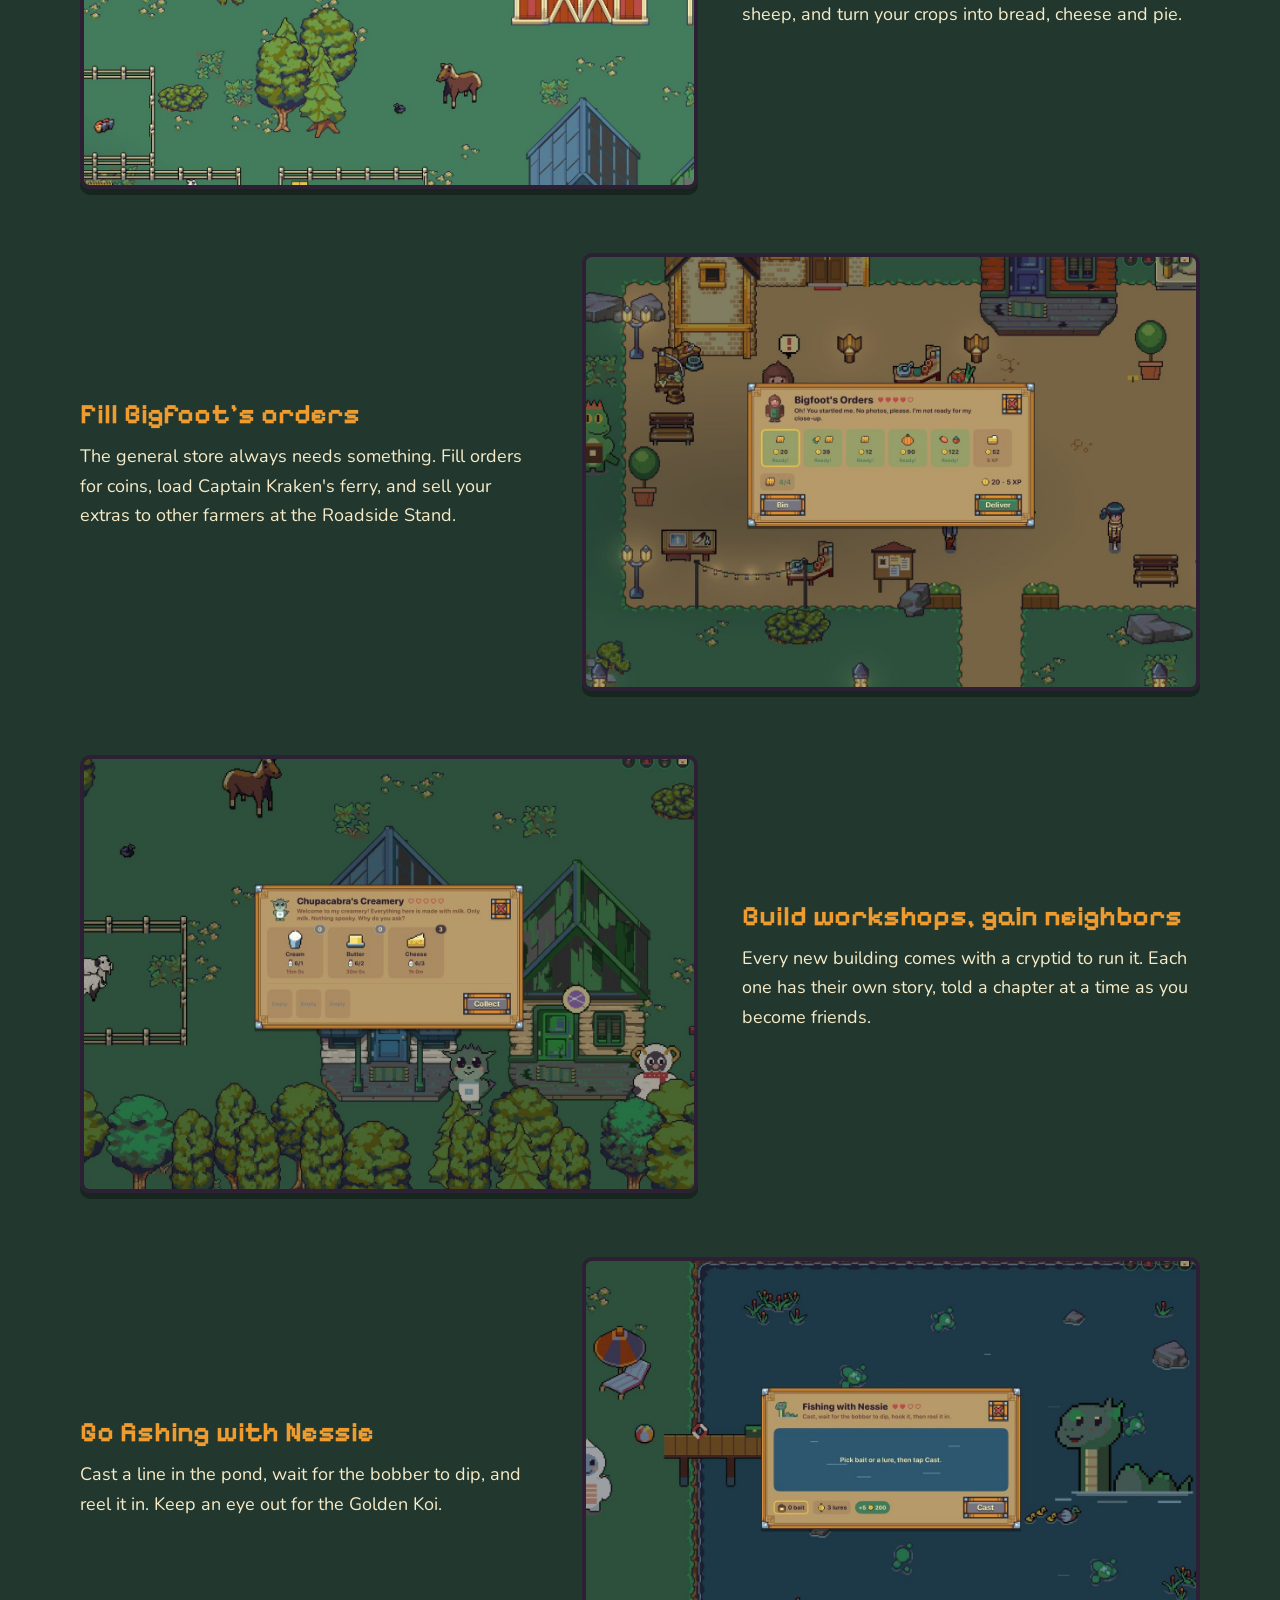
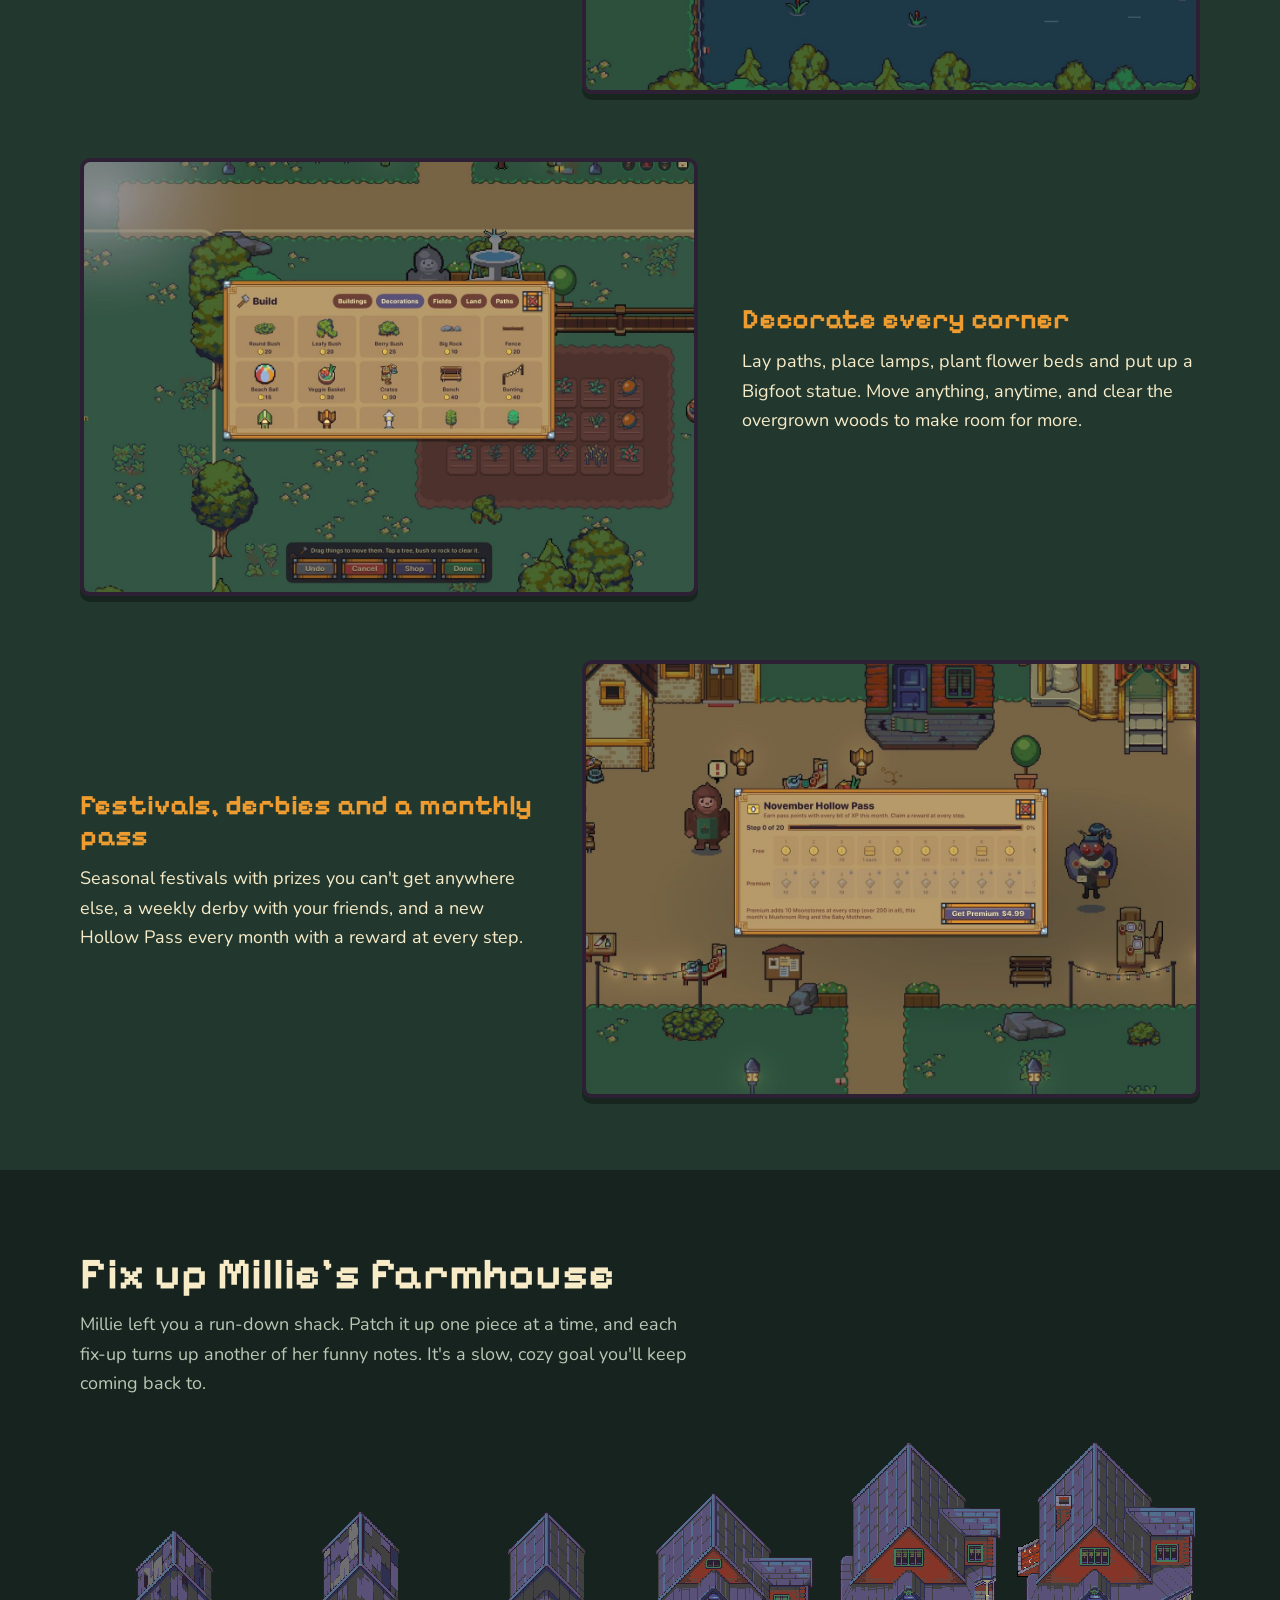
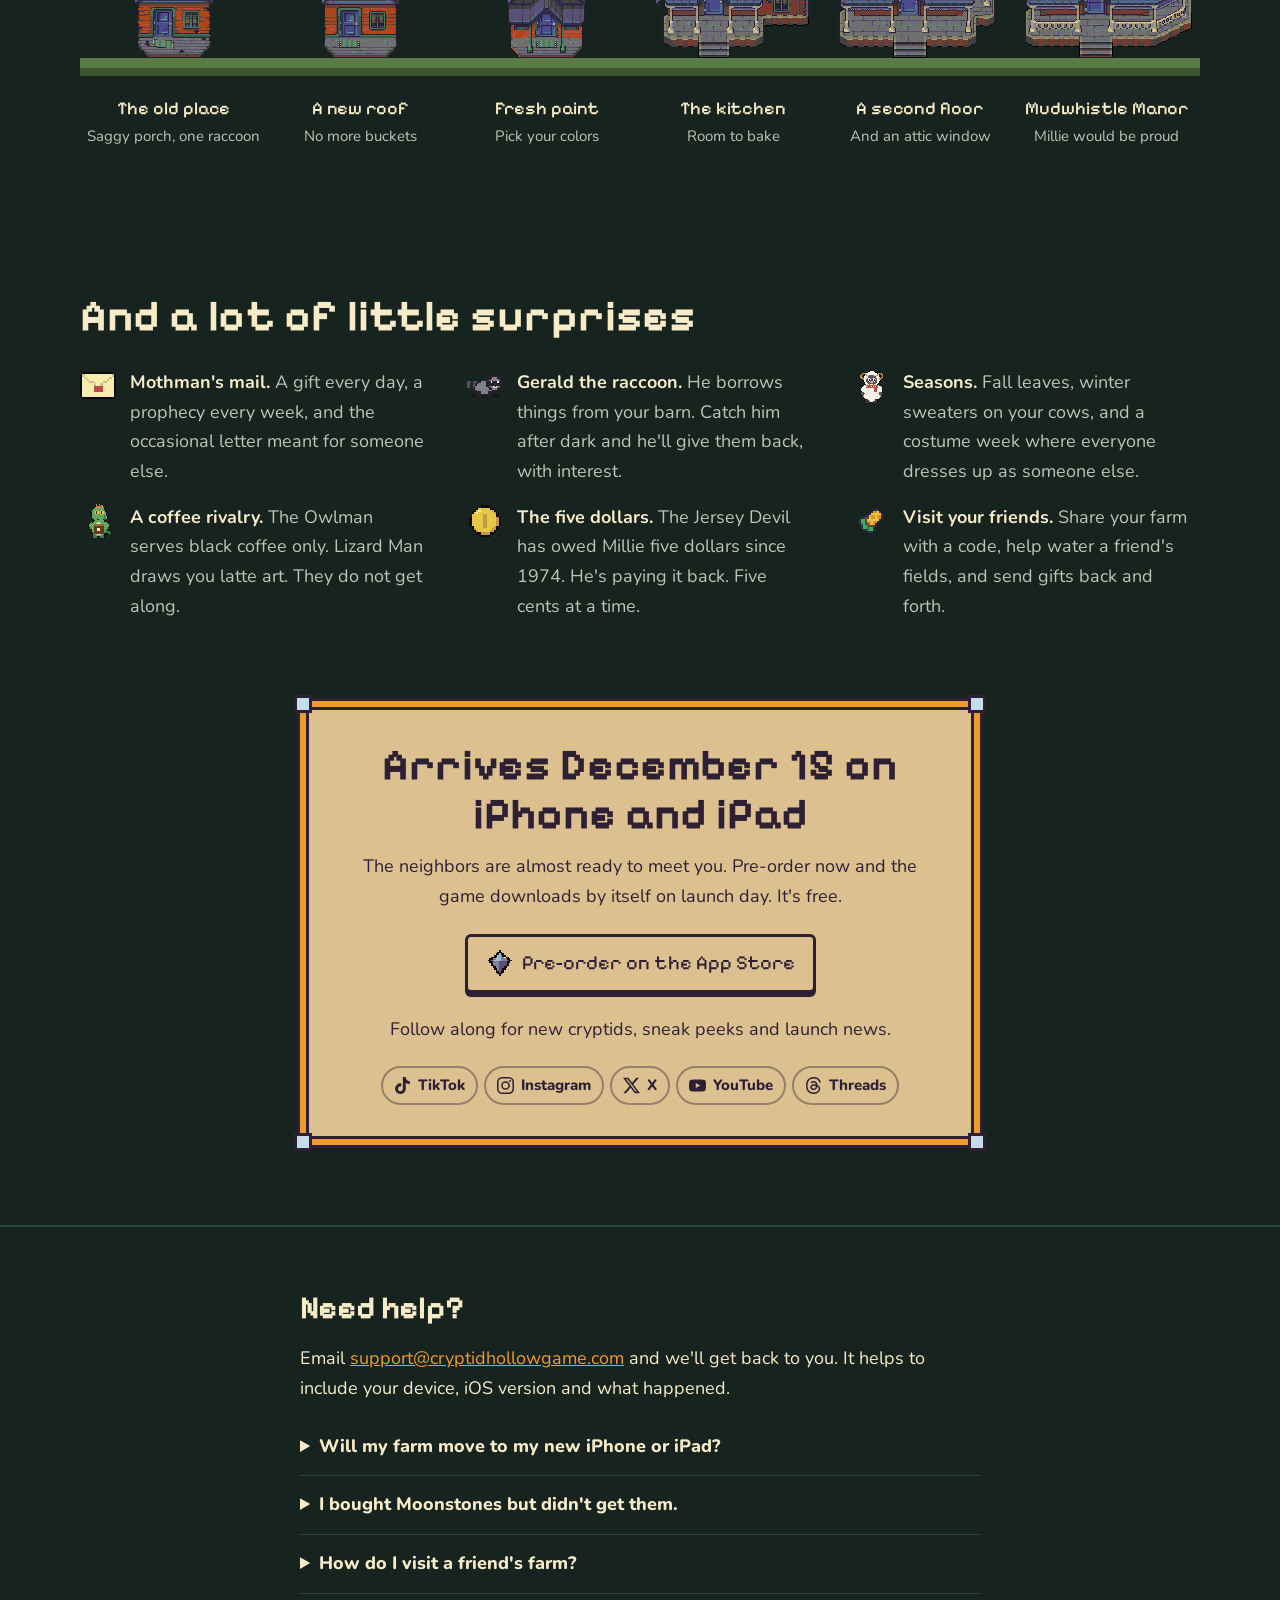
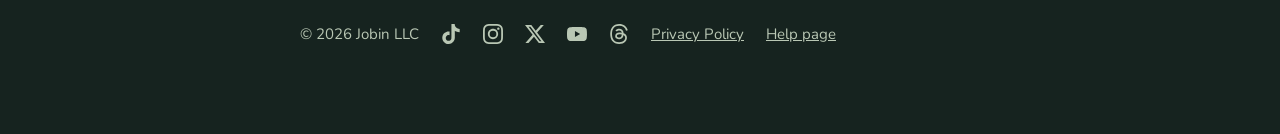
==== commit e2c4a0d9: "Add the X profile link next to TikTok and Instagram Co-Authored-By: Claude Fable 5.2 <noreply@anthro" ====
--- a/index.html
+++ b/index.html
@@ -254,6 +254,7 @@
         <ul class="social" aria-label="Follow Cryptid Hollow">
           <li><a href="https://www.tiktok.com/@cryptidhollowgame"><svg viewBox="0 0 24 24" aria-hidden="true" focusable="false"><path d="M12.525.02c1.31-.02 2.61-.01 3.91-.02.08 1.53.63 3.09 1.75 4.17 1.12 1.11 2.7 1.62 4.24 1.79v4.03c-1.44-.05-2.89-.35-4.2-.97-.57-.26-1.1-.59-1.62-.93-.01 2.92.01 5.84-.02 8.75-.08 1.4-.54 2.79-1.35 3.94-1.31 1.92-3.58 3.17-5.91 3.21-1.43.08-2.86-.31-4.08-1.03-2.02-1.19-3.44-3.37-3.65-5.71-.02-.5-.03-1-.01-1.49.18-1.9 1.12-3.72 2.58-4.96 1.66-1.44 3.98-2.13 6.15-1.72.02 1.48-.04 2.96-.04 4.44-.99-.32-2.15-.23-3.02.37-.63.41-1.11 1.04-1.36 1.75-.21.51-.15 1.07-.14 1.61.24 1.64 1.82 3.02 3.5 2.87 1.12-.01 2.19-.66 2.77-1.61.19-.33.4-.67.41-1.06.1-1.79.06-3.57.07-5.36.01-4.03-.01-8.05.02-12.07z"/></svg>TikTok</a></li>
           <li><a href="https://www.instagram.com/cryptidhollowgame/"><svg viewBox="0 0 24 24" aria-hidden="true" focusable="false"><path d="M7.0301.084c-1.2768.0602-2.1487.264-2.911.5634-.7888.3075-1.4575.72-2.1228 1.3877-.6652.6677-1.075 1.3368-1.3802 2.127-.2954.7638-.4956 1.6365-.552 2.914-.0564 1.2775-.0689 1.6882-.0626 4.947.0062 3.2586.0206 3.6671.0825 4.9473.061 1.2765.264 2.1482.5635 2.9107.308.7889.72 1.4573 1.388 2.1228.6679.6655 1.3365 1.0743 2.1285 1.38.7632.295 1.6361.4961 2.9134.552 1.2773.056 1.6884.069 4.9462.0627 3.2578-.0062 3.668-.0207 4.9478-.0814 1.28-.0607 2.147-.2652 2.9098-.5633.7889-.3086 1.4578-.72 2.1228-1.3881.665-.6682 1.0745-1.3378 1.3795-2.1284.2957-.7632.4966-1.636.552-2.9124.056-1.2809.0692-1.6898.063-4.948-.0063-3.2583-.021-3.6668-.0817-4.9465-.0607-1.2797-.264-2.1487-.5633-2.9117-.3084-.7889-.72-1.4568-1.3876-2.1228C21.2982 1.33 20.628.9208 19.8378.6165 19.074.321 18.2017.1197 16.9244.0645 15.6471.0093 15.236-.005 11.977.0014 8.718.0076 8.31.0215 7.0301.0839m.1402 21.6932c-1.17-.0509-1.8053-.2453-2.2287-.408-.5606-.216-.96-.4771-1.3819-.895-.422-.4178-.6811-.8186-.9-1.378-.1644-.4234-.3624-1.058-.4171-2.228-.0595-1.2645-.072-1.6442-.079-4.848-.007-3.2037.0053-3.583.0607-4.848.05-1.169.2456-1.805.408-2.2282.216-.5613.4762-.96.895-1.3816.4188-.4217.8184-.6814 1.3783-.9003.423-.1651 1.0575-.3614 2.227-.4171 1.2655-.06 1.6447-.072 4.848-.079 3.2033-.007 3.5835.005 4.8495.0608 1.169.0508 1.8053.2445 2.228.408.5608.216.96.4754 1.3816.895.4217.4194.6816.8176.9005 1.3787.1653.4217.3617 1.056.4169 2.2263.0602 1.2655.0739 1.645.0796 4.848.0058 3.203-.0055 3.5834-.061 4.848-.051 1.17-.245 1.8055-.408 2.2294-.216.5604-.4763.96-.8954 1.3814-.419.4215-.8181.6811-1.3783.9-.4224.1649-1.0577.3617-2.2262.4174-1.2656.0595-1.6448.072-4.8493.079-3.2045.007-3.5825-.006-4.848-.0608M16.953 5.5864A1.44 1.44 0 1 0 18.39 4.144a1.44 1.44 0 0 0-1.437 1.4424M5.8385 12.012c.0067 3.4032 2.7706 6.1557 6.173 6.1493 3.4026-.0065 6.157-2.7701 6.1506-6.1733-.0065-3.4032-2.771-6.1565-6.174-6.1498-3.403.0067-6.156 2.771-6.1496 6.1738M8 12.0077a4 4 0 1 1 4.008 3.9921A3.9996 3.9996 0 0 1 8 12.0077"/></svg>Instagram</a></li>
+          <li><a href="https://x.com/cryptidhollowg"><svg viewBox="0 0 24 24" aria-hidden="true" focusable="false"><path d="M18.901 1.153h3.68l-8.04 9.19L24 22.846h-7.406l-5.8-7.584-6.638 7.584H.474l8.6-9.83L0 1.154h7.594l5.243 6.932ZM17.61 20.644h2.039L6.486 3.24H4.298Z"/></svg>X</a></li>
           <li><a href="https://www.youtube.com/@SouthernSnarkyScholar"><svg viewBox="0 0 24 24" aria-hidden="true" focusable="false"><path d="M23.498 6.186a3.016 3.016 0 0 0-2.122-2.136C19.505 3.545 12 3.545 12 3.545s-7.505 0-9.377.505A3.017 3.017 0 0 0 .502 6.186C0 8.07 0 12 0 12s0 3.93.502 5.814a3.016 3.016 0 0 0 2.122 2.136c1.871.505 9.376.505 9.376.505s7.505 0 9.377-.505a3.015 3.015 0 0 0 2.122-2.136C24 15.93 24 12 24 12s0-3.93-.502-5.814zM9.545 15.568V8.432L15.818 12l-6.273 3.568z"/></svg>YouTube</a></li>
           <li><a href="https://www.threads.com/@cryptidhollowgame"><svg viewBox="0 0 24 24" aria-hidden="true" focusable="false"><path d="M12.186 24h-.007c-3.581-.024-6.334-1.205-8.184-3.509C2.35 18.44 1.5 15.586 1.472 12.01v-.017c.03-3.579.879-6.43 2.525-8.482C5.845 1.205 8.6.024 12.18 0h.014c2.746.02 5.043.725 6.826 2.098 1.677 1.29 2.858 3.13 3.509 5.467l-2.04.569c-1.104-3.96-3.898-5.984-8.304-6.015-2.91.022-5.11.936-6.54 2.717C4.307 6.504 3.616 8.914 3.589 12c.027 3.086.718 5.496 2.057 7.164 1.43 1.783 3.631 2.698 6.54 2.717 2.623-.02 4.358-.631 5.8-2.045 1.647-1.613 1.618-3.593 1.09-4.798-.31-.71-.873-1.3-1.634-1.75-.192 1.352-.622 2.446-1.284 3.272-.886 1.102-2.14 1.704-3.73 1.79-1.202.065-2.361-.218-3.259-.801-1.063-.689-1.685-1.74-1.752-2.964-.065-1.19.408-2.285 1.33-3.082.88-.76 2.119-1.207 3.583-1.291a13.853 13.853 0 0 1 3.02.142c-.126-.742-.375-1.332-.75-1.757-.513-.586-1.308-.883-2.359-.89h-.029c-.844 0-1.992.232-2.721 1.32L7.734 7.847c.98-1.454 2.568-2.256 4.478-2.256h.044c3.194.02 5.097 1.975 5.287 5.388.108.046.216.094.321.142 1.49.7 2.58 1.761 3.154 3.07.797 1.82.871 4.79-1.548 7.158-1.85 1.81-4.094 2.628-7.277 2.65Zm1.003-11.69c-.242 0-.487.007-.739.021-1.836.103-2.98.946-2.916 2.143.067 1.256 1.452 1.839 2.784 1.767 1.224-.065 2.818-.543 3.086-3.71a10.5 10.5 0 0 0-2.215-.221z"/></svg>Threads</a></li>
         </ul>
@@ -505,6 +506,7 @@
       <ul class="social dark" aria-label="Follow Cryptid Hollow">
           <li><a href="https://www.tiktok.com/@cryptidhollowgame"><svg viewBox="0 0 24 24" aria-hidden="true" focusable="false"><path d="M12.525.02c1.31-.02 2.61-.01 3.91-.02.08 1.53.63 3.09 1.75 4.17 1.12 1.11 2.7 1.62 4.24 1.79v4.03c-1.44-.05-2.89-.35-4.2-.97-.57-.26-1.1-.59-1.62-.93-.01 2.92.01 5.84-.02 8.75-.08 1.4-.54 2.79-1.35 3.94-1.31 1.92-3.58 3.17-5.91 3.21-1.43.08-2.86-.31-4.08-1.03-2.02-1.19-3.44-3.37-3.65-5.71-.02-.5-.03-1-.01-1.49.18-1.9 1.12-3.72 2.58-4.96 1.66-1.44 3.98-2.13 6.15-1.72.02 1.48-.04 2.96-.04 4.44-.99-.32-2.15-.23-3.02.37-.63.41-1.11 1.04-1.36 1.75-.21.51-.15 1.07-.14 1.61.24 1.64 1.82 3.02 3.5 2.87 1.12-.01 2.19-.66 2.77-1.61.19-.33.4-.67.41-1.06.1-1.79.06-3.57.07-5.36.01-4.03-.01-8.05.02-12.07z"/></svg>TikTok</a></li>
           <li><a href="https://www.instagram.com/cryptidhollowgame/"><svg viewBox="0 0 24 24" aria-hidden="true" focusable="false"><path d="M7.0301.084c-1.2768.0602-2.1487.264-2.911.5634-.7888.3075-1.4575.72-2.1228 1.3877-.6652.6677-1.075 1.3368-1.3802 2.127-.2954.7638-.4956 1.6365-.552 2.914-.0564 1.2775-.0689 1.6882-.0626 4.947.0062 3.2586.0206 3.6671.0825 4.9473.061 1.2765.264 2.1482.5635 2.9107.308.7889.72 1.4573 1.388 2.1228.6679.6655 1.3365 1.0743 2.1285 1.38.7632.295 1.6361.4961 2.9134.552 1.2773.056 1.6884.069 4.9462.0627 3.2578-.0062 3.668-.0207 4.9478-.0814 1.28-.0607 2.147-.2652 2.9098-.5633.7889-.3086 1.4578-.72 2.1228-1.3881.665-.6682 1.0745-1.3378 1.3795-2.1284.2957-.7632.4966-1.636.552-2.9124.056-1.2809.0692-1.6898.063-4.948-.0063-3.2583-.021-3.6668-.0817-4.9465-.0607-1.2797-.264-2.1487-.5633-2.9117-.3084-.7889-.72-1.4568-1.3876-2.1228C21.2982 1.33 20.628.9208 19.8378.6165 19.074.321 18.2017.1197 16.9244.0645 15.6471.0093 15.236-.005 11.977.0014 8.718.0076 8.31.0215 7.0301.0839m.1402 21.6932c-1.17-.0509-1.8053-.2453-2.2287-.408-.5606-.216-.96-.4771-1.3819-.895-.422-.4178-.6811-.8186-.9-1.378-.1644-.4234-.3624-1.058-.4171-2.228-.0595-1.2645-.072-1.6442-.079-4.848-.007-3.2037.0053-3.583.0607-4.848.05-1.169.2456-1.805.408-2.2282.216-.5613.4762-.96.895-1.3816.4188-.4217.8184-.6814 1.3783-.9003.423-.1651 1.0575-.3614 2.227-.4171 1.2655-.06 1.6447-.072 4.848-.079 3.2033-.007 3.5835.005 4.8495.0608 1.169.0508 1.8053.2445 2.228.408.5608.216.96.4754 1.3816.895.4217.4194.6816.8176.9005 1.3787.1653.4217.3617 1.056.4169 2.2263.0602 1.2655.0739 1.645.0796 4.848.0058 3.203-.0055 3.5834-.061 4.848-.051 1.17-.245 1.8055-.408 2.2294-.216.5604-.4763.96-.8954 1.3814-.419.4215-.8181.6811-1.3783.9-.4224.1649-1.0577.3617-2.2262.4174-1.2656.0595-1.6448.072-4.8493.079-3.2045.007-3.5825-.006-4.848-.0608M16.953 5.5864A1.44 1.44 0 1 0 18.39 4.144a1.44 1.44 0 0 0-1.437 1.4424M5.8385 12.012c.0067 3.4032 2.7706 6.1557 6.173 6.1493 3.4026-.0065 6.157-2.7701 6.1506-6.1733-.0065-3.4032-2.771-6.1565-6.174-6.1498-3.403.0067-6.156 2.771-6.1496 6.1738M8 12.0077a4 4 0 1 1 4.008 3.9921A3.9996 3.9996 0 0 1 8 12.0077"/></svg>Instagram</a></li>
+          <li><a href="https://x.com/cryptidhollowg"><svg viewBox="0 0 24 24" aria-hidden="true" focusable="false"><path d="M18.901 1.153h3.68l-8.04 9.19L24 22.846h-7.406l-5.8-7.584-6.638 7.584H.474l8.6-9.83L0 1.154h7.594l5.243 6.932ZM17.61 20.644h2.039L6.486 3.24H4.298Z"/></svg>X</a></li>
           <li><a href="https://www.youtube.com/@SouthernSnarkyScholar"><svg viewBox="0 0 24 24" aria-hidden="true" focusable="false"><path d="M23.498 6.186a3.016 3.016 0 0 0-2.122-2.136C19.505 3.545 12 3.545 12 3.545s-7.505 0-9.377.505A3.017 3.017 0 0 0 .502 6.186C0 8.07 0 12 0 12s0 3.93.502 5.814a3.016 3.016 0 0 0 2.122 2.136c1.871.505 9.376.505 9.376.505s7.505 0 9.377-.505a3.015 3.015 0 0 0 2.122-2.136C24 15.93 24 12 24 12s0-3.93-.502-5.814zM9.545 15.568V8.432L15.818 12l-6.273 3.568z"/></svg>YouTube</a></li>
           <li><a href="https://www.threads.com/@cryptidhollowgame"><svg viewBox="0 0 24 24" aria-hidden="true" focusable="false"><path d="M12.186 24h-.007c-3.581-.024-6.334-1.205-8.184-3.509C2.35 18.44 1.5 15.586 1.472 12.01v-.017c.03-3.579.879-6.43 2.525-8.482C5.845 1.205 8.6.024 12.18 0h.014c2.746.02 5.043.725 6.826 2.098 1.677 1.29 2.858 3.13 3.509 5.467l-2.04.569c-1.104-3.96-3.898-5.984-8.304-6.015-2.91.022-5.11.936-6.54 2.717C4.307 6.504 3.616 8.914 3.589 12c.027 3.086.718 5.496 2.057 7.164 1.43 1.783 3.631 2.698 6.54 2.717 2.623-.02 4.358-.631 5.8-2.045 1.647-1.613 1.618-3.593 1.09-4.798-.31-.71-.873-1.3-1.634-1.75-.192 1.352-.622 2.446-1.284 3.272-.886 1.102-2.14 1.704-3.73 1.79-1.202.065-2.361-.218-3.259-.801-1.063-.689-1.685-1.74-1.752-2.964-.065-1.19.408-2.285 1.33-3.082.88-.76 2.119-1.207 3.583-1.291a13.853 13.853 0 0 1 3.02.142c-.126-.742-.375-1.332-.75-1.757-.513-.586-1.308-.883-2.359-.89h-.029c-.844 0-1.992.232-2.721 1.32L7.734 7.847c.98-1.454 2.568-2.256 4.478-2.256h.044c3.194.02 5.097 1.975 5.287 5.388.108.046.216.094.321.142 1.49.7 2.58 1.761 3.154 3.07.797 1.82.871 4.79-1.548 7.158-1.85 1.81-4.094 2.628-7.277 2.65Zm1.003-11.69c-.242 0-.487.007-.739.021-1.836.103-2.98.946-2.916 2.143.067 1.256 1.452 1.839 2.784 1.767 1.224-.065 2.818-.543 3.086-3.71a10.5 10.5 0 0 0-2.215-.221z"/></svg>Threads</a></li>
         </ul>
@@ -532,6 +534,7 @@
       <span>© 2026 Jobin LLC</span>
       <a href="https://www.tiktok.com/@cryptidhollowgame" aria-label="Cryptid Hollow on TikTok" class="foot-icon"><svg viewBox="0 0 24 24" aria-hidden="true" focusable="false"><path d="M12.525.02c1.31-.02 2.61-.01 3.91-.02.08 1.53.63 3.09 1.75 4.17 1.12 1.11 2.7 1.62 4.24 1.79v4.03c-1.44-.05-2.89-.35-4.2-.97-.57-.26-1.1-.59-1.62-.93-.01 2.92.01 5.84-.02 8.75-.08 1.4-.54 2.79-1.35 3.94-1.31 1.92-3.58 3.17-5.91 3.21-1.43.08-2.86-.31-4.08-1.03-2.02-1.19-3.44-3.37-3.65-5.71-.02-.5-.03-1-.01-1.49.18-1.9 1.12-3.72 2.58-4.96 1.66-1.44 3.98-2.13 6.15-1.72.02 1.48-.04 2.96-.04 4.44-.99-.32-2.15-.23-3.02.37-.63.41-1.11 1.04-1.36 1.75-.21.51-.15 1.07-.14 1.61.24 1.64 1.82 3.02 3.5 2.87 1.12-.01 2.19-.66 2.77-1.61.19-.33.4-.67.41-1.06.1-1.79.06-3.57.07-5.36.01-4.03-.01-8.05.02-12.07z"/></svg></a>
       <a href="https://www.instagram.com/cryptidhollowgame/" aria-label="Cryptid Hollow on Instagram" class="foot-icon"><svg viewBox="0 0 24 24" aria-hidden="true" focusable="false"><path d="M7.0301.084c-1.2768.0602-2.1487.264-2.911.5634-.7888.3075-1.4575.72-2.1228 1.3877-.6652.6677-1.075 1.3368-1.3802 2.127-.2954.7638-.4956 1.6365-.552 2.914-.0564 1.2775-.0689 1.6882-.0626 4.947.0062 3.2586.0206 3.6671.0825 4.9473.061 1.2765.264 2.1482.5635 2.9107.308.7889.72 1.4573 1.388 2.1228.6679.6655 1.3365 1.0743 2.1285 1.38.7632.295 1.6361.4961 2.9134.552 1.2773.056 1.6884.069 4.9462.0627 3.2578-.0062 3.668-.0207 4.9478-.0814 1.28-.0607 2.147-.2652 2.9098-.5633.7889-.3086 1.4578-.72 2.1228-1.3881.665-.6682 1.0745-1.3378 1.3795-2.1284.2957-.7632.4966-1.636.552-2.9124.056-1.2809.0692-1.6898.063-4.948-.0063-3.2583-.021-3.6668-.0817-4.9465-.0607-1.2797-.264-2.1487-.5633-2.9117-.3084-.7889-.72-1.4568-1.3876-2.1228C21.2982 1.33 20.628.9208 19.8378.6165 19.074.321 18.2017.1197 16.9244.0645 15.6471.0093 15.236-.005 11.977.0014 8.718.0076 8.31.0215 7.0301.0839m.1402 21.6932c-1.17-.0509-1.8053-.2453-2.2287-.408-.5606-.216-.96-.4771-1.3819-.895-.422-.4178-.6811-.8186-.9-1.378-.1644-.4234-.3624-1.058-.4171-2.228-.0595-1.2645-.072-1.6442-.079-4.848-.007-3.2037.0053-3.583.0607-4.848.05-1.169.2456-1.805.408-2.2282.216-.5613.4762-.96.895-1.3816.4188-.4217.8184-.6814 1.3783-.9003.423-.1651 1.0575-.3614 2.227-.4171 1.2655-.06 1.6447-.072 4.848-.079 3.2033-.007 3.5835.005 4.8495.0608 1.169.0508 1.8053.2445 2.228.408.5608.216.96.4754 1.3816.895.4217.4194.6816.8176.9005 1.3787.1653.4217.3617 1.056.4169 2.2263.0602 1.2655.0739 1.645.0796 4.848.0058 3.203-.0055 3.5834-.061 4.848-.051 1.17-.245 1.8055-.408 2.2294-.216.5604-.4763.96-.8954 1.3814-.419.4215-.8181.6811-1.3783.9-.4224.1649-1.0577.3617-2.2262.4174-1.2656.0595-1.6448.072-4.8493.079-3.2045.007-3.5825-.006-4.848-.0608M16.953 5.5864A1.44 1.44 0 1 0 18.39 4.144a1.44 1.44 0 0 0-1.437 1.4424M5.8385 12.012c.0067 3.4032 2.7706 6.1557 6.173 6.1493 3.4026-.0065 6.157-2.7701 6.1506-6.1733-.0065-3.4032-2.771-6.1565-6.174-6.1498-3.403.0067-6.156 2.771-6.1496 6.1738M8 12.0077a4 4 0 1 1 4.008 3.9921A3.9996 3.9996 0 0 1 8 12.0077"/></svg></a>
+      <a href="https://x.com/cryptidhollowg" aria-label="Cryptid Hollow on X" class="foot-icon"><svg viewBox="0 0 24 24" aria-hidden="true" focusable="false"><path d="M18.901 1.153h3.68l-8.04 9.19L24 22.846h-7.406l-5.8-7.584-6.638 7.584H.474l8.6-9.83L0 1.154h7.594l5.243 6.932ZM17.61 20.644h2.039L6.486 3.24H4.298Z"/></svg></a>
       <a href="https://www.youtube.com/@SouthernSnarkyScholar" aria-label="Cryptid Hollow on YouTube" class="foot-icon"><svg viewBox="0 0 24 24" aria-hidden="true" focusable="false"><path d="M23.498 6.186a3.016 3.016 0 0 0-2.122-2.136C19.505 3.545 12 3.545 12 3.545s-7.505 0-9.377.505A3.017 3.017 0 0 0 .502 6.186C0 8.07 0 12 0 12s0 3.93.502 5.814a3.016 3.016 0 0 0 2.122 2.136c1.871.505 9.376.505 9.376.505s7.505 0 9.377-.505a3.015 3.015 0 0 0 2.122-2.136C24 15.93 24 12 24 12s0-3.93-.502-5.814zM9.545 15.568V8.432L15.818 12l-6.273 3.568z"/></svg></a>
       <a href="https://www.threads.com/@cryptidhollowgame" aria-label="Cryptid Hollow on Threads" class="foot-icon"><svg viewBox="0 0 24 24" aria-hidden="true" focusable="false"><path d="M12.186 24h-.007c-3.581-.024-6.334-1.205-8.184-3.509C2.35 18.44 1.5 15.586 1.472 12.01v-.017c.03-3.579.879-6.43 2.525-8.482C5.845 1.205 8.6.024 12.18 0h.014c2.746.02 5.043.725 6.826 2.098 1.677 1.29 2.858 3.13 3.509 5.467l-2.04.569c-1.104-3.96-3.898-5.984-8.304-6.015-2.91.022-5.11.936-6.54 2.717C4.307 6.504 3.616 8.914 3.589 12c.027 3.086.718 5.496 2.057 7.164 1.43 1.783 3.631 2.698 6.54 2.717 2.623-.02 4.358-.631 5.8-2.045 1.647-1.613 1.618-3.593 1.09-4.798-.31-.71-.873-1.3-1.634-1.75-.192 1.352-.622 2.446-1.284 3.272-.886 1.102-2.14 1.704-3.73 1.79-1.202.065-2.361-.218-3.259-.801-1.063-.689-1.685-1.74-1.752-2.964-.065-1.19.408-2.285 1.33-3.082.88-.76 2.119-1.207 3.583-1.291a13.853 13.853 0 0 1 3.02.142c-.126-.742-.375-1.332-.75-1.757-.513-.586-1.308-.883-2.359-.89h-.029c-.844 0-1.992.232-2.721 1.32L7.734 7.847c.98-1.454 2.568-2.256 4.478-2.256h.044c3.194.02 5.097 1.975 5.287 5.388.108.046.216.094.321.142 1.49.7 2.58 1.761 3.154 3.07.797 1.82.871 4.79-1.548 7.158-1.85 1.81-4.094 2.628-7.277 2.65Zm1.003-11.69c-.242 0-.487.007-.739.021-1.836.103-2.98.946-2.916 2.143.067 1.256 1.452 1.839 2.784 1.767 1.224-.065 2.818-.543 3.086-3.71a10.5 10.5 0 0 0-2.215-.221z"/></svg></a>
       <a href="privacy.html">Privacy Policy</a>
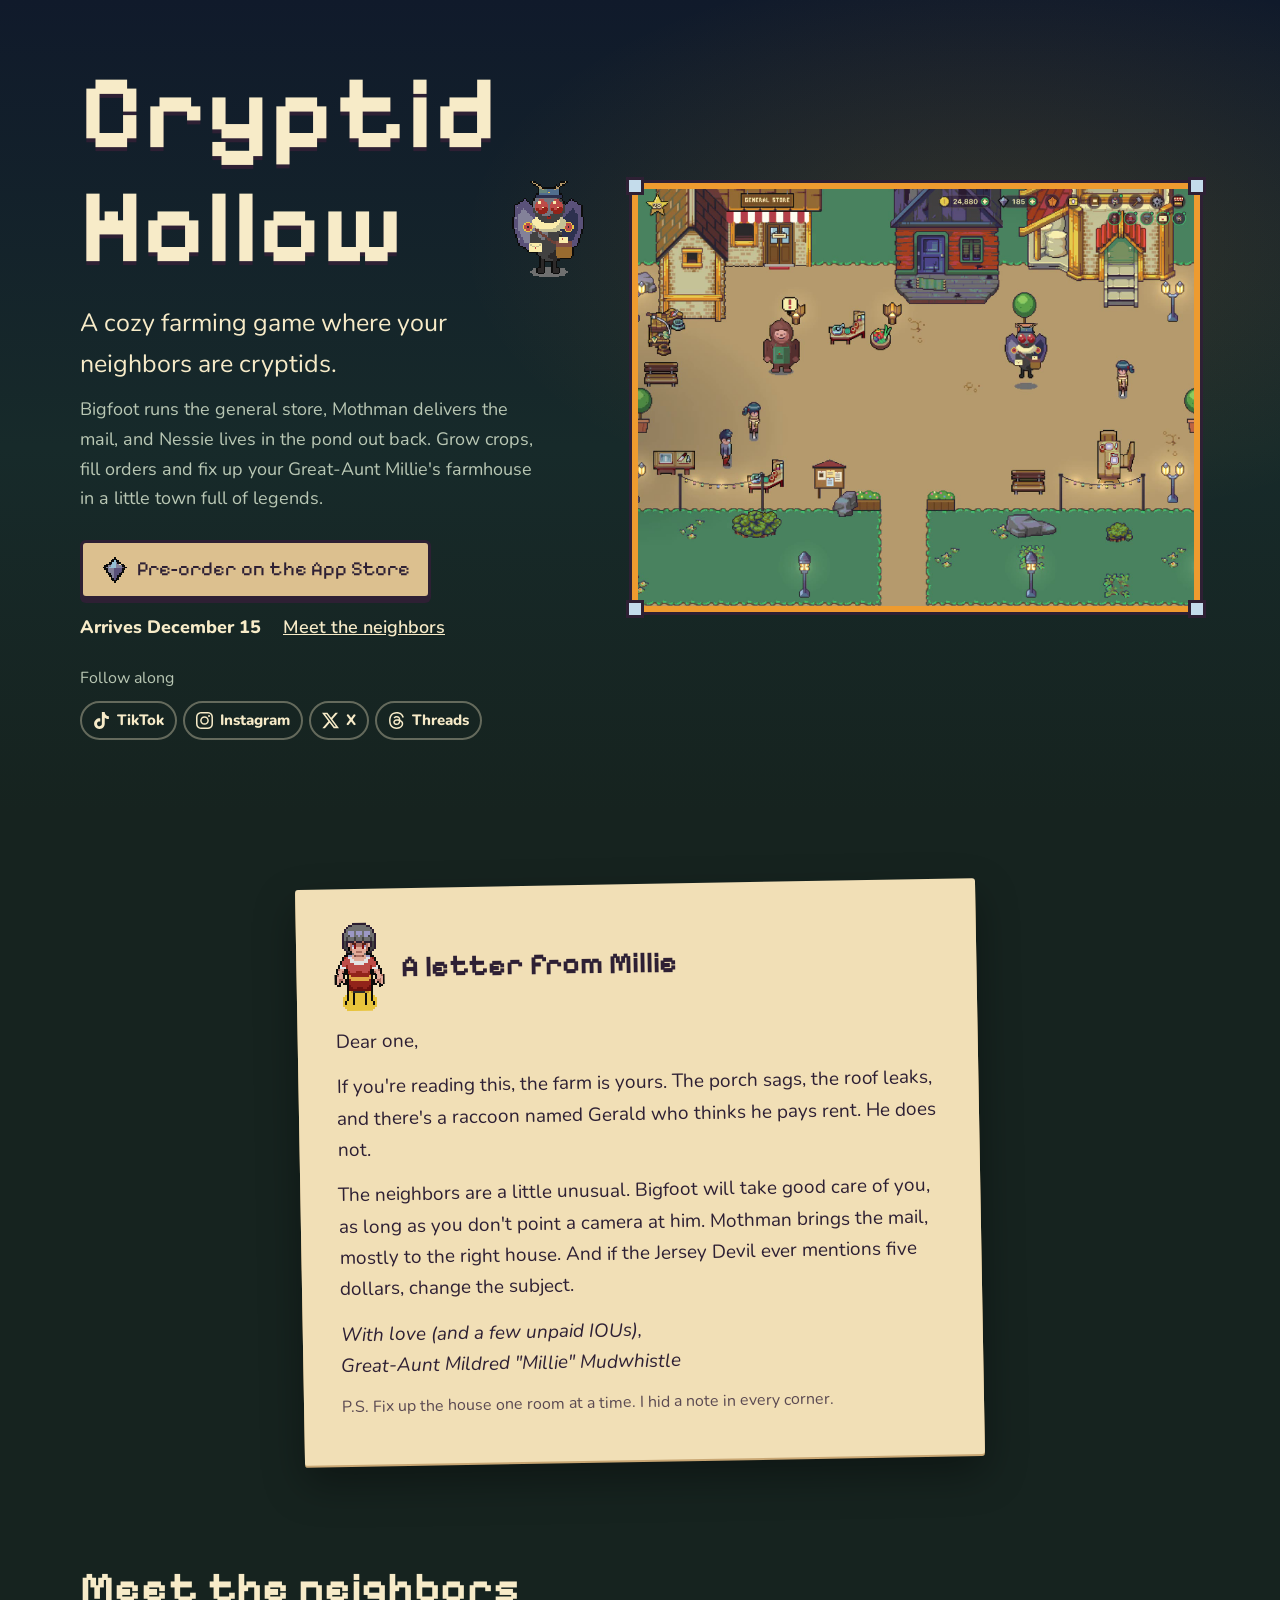
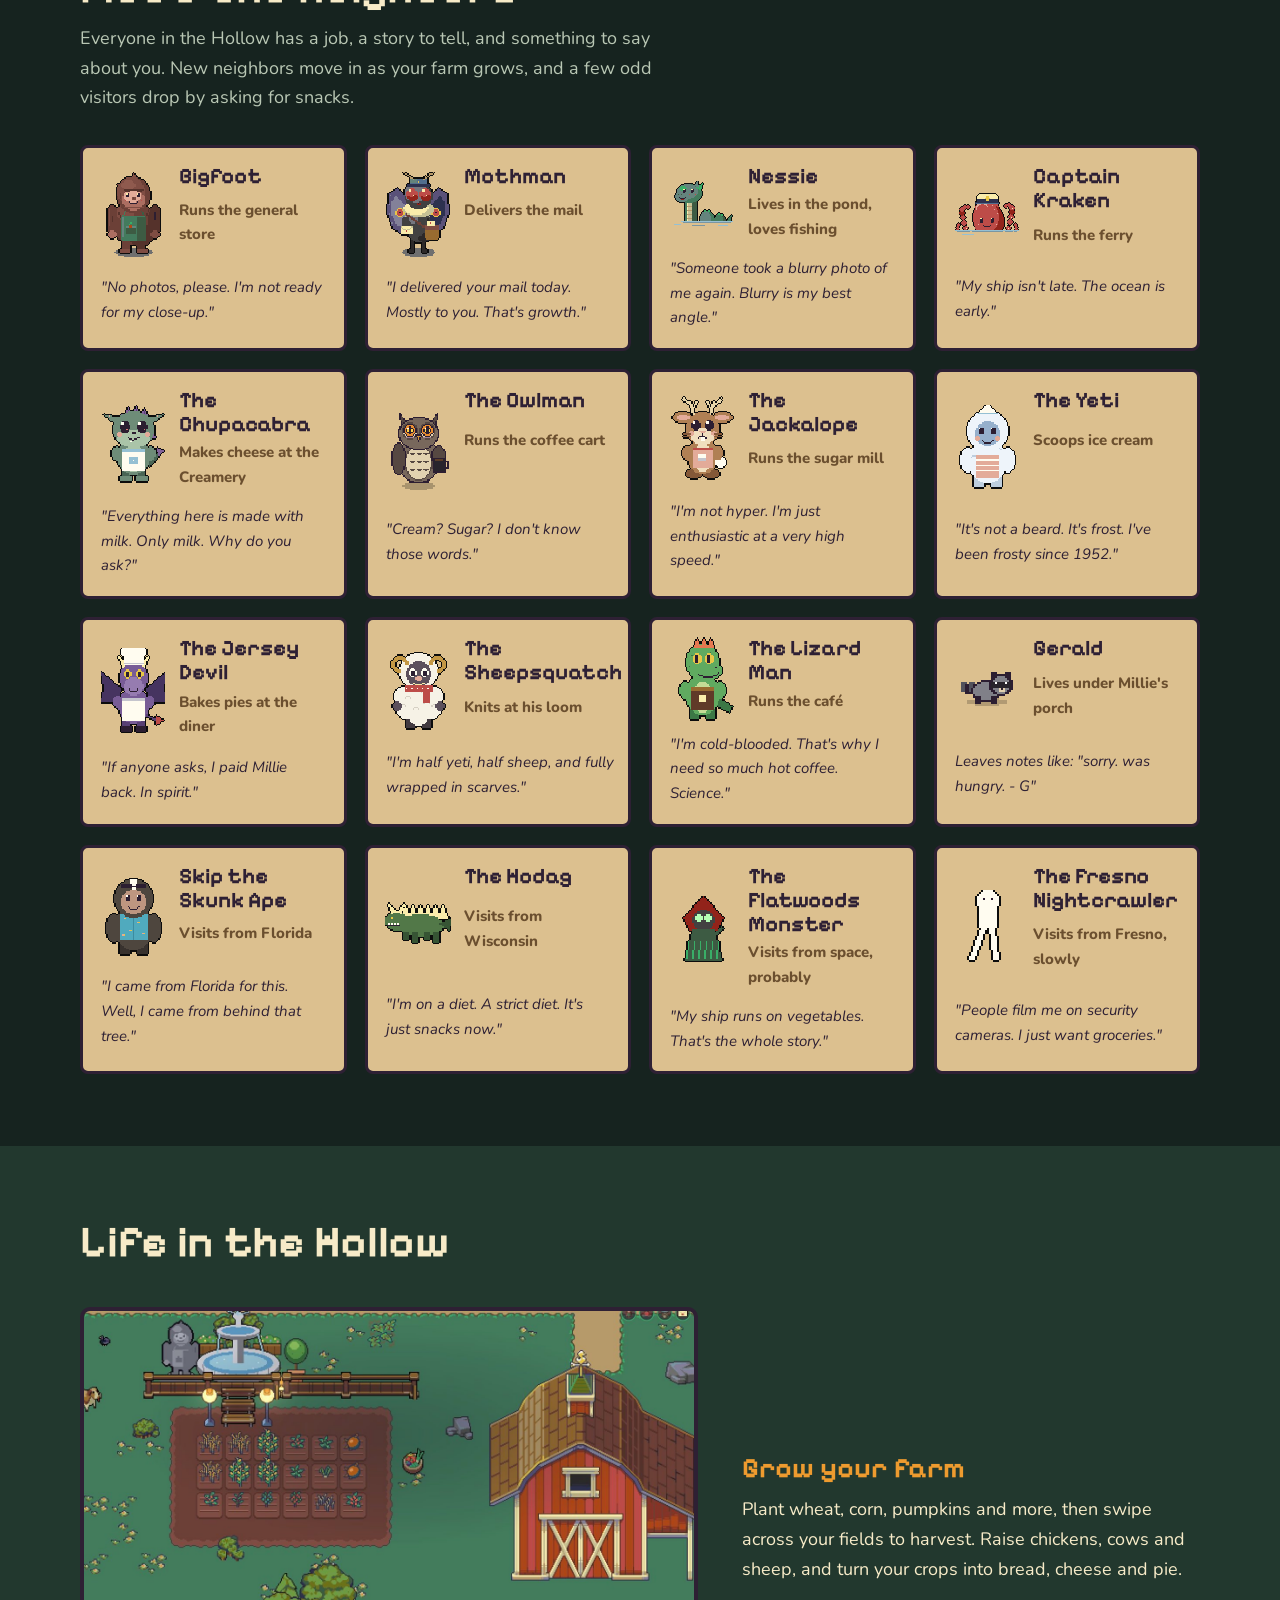
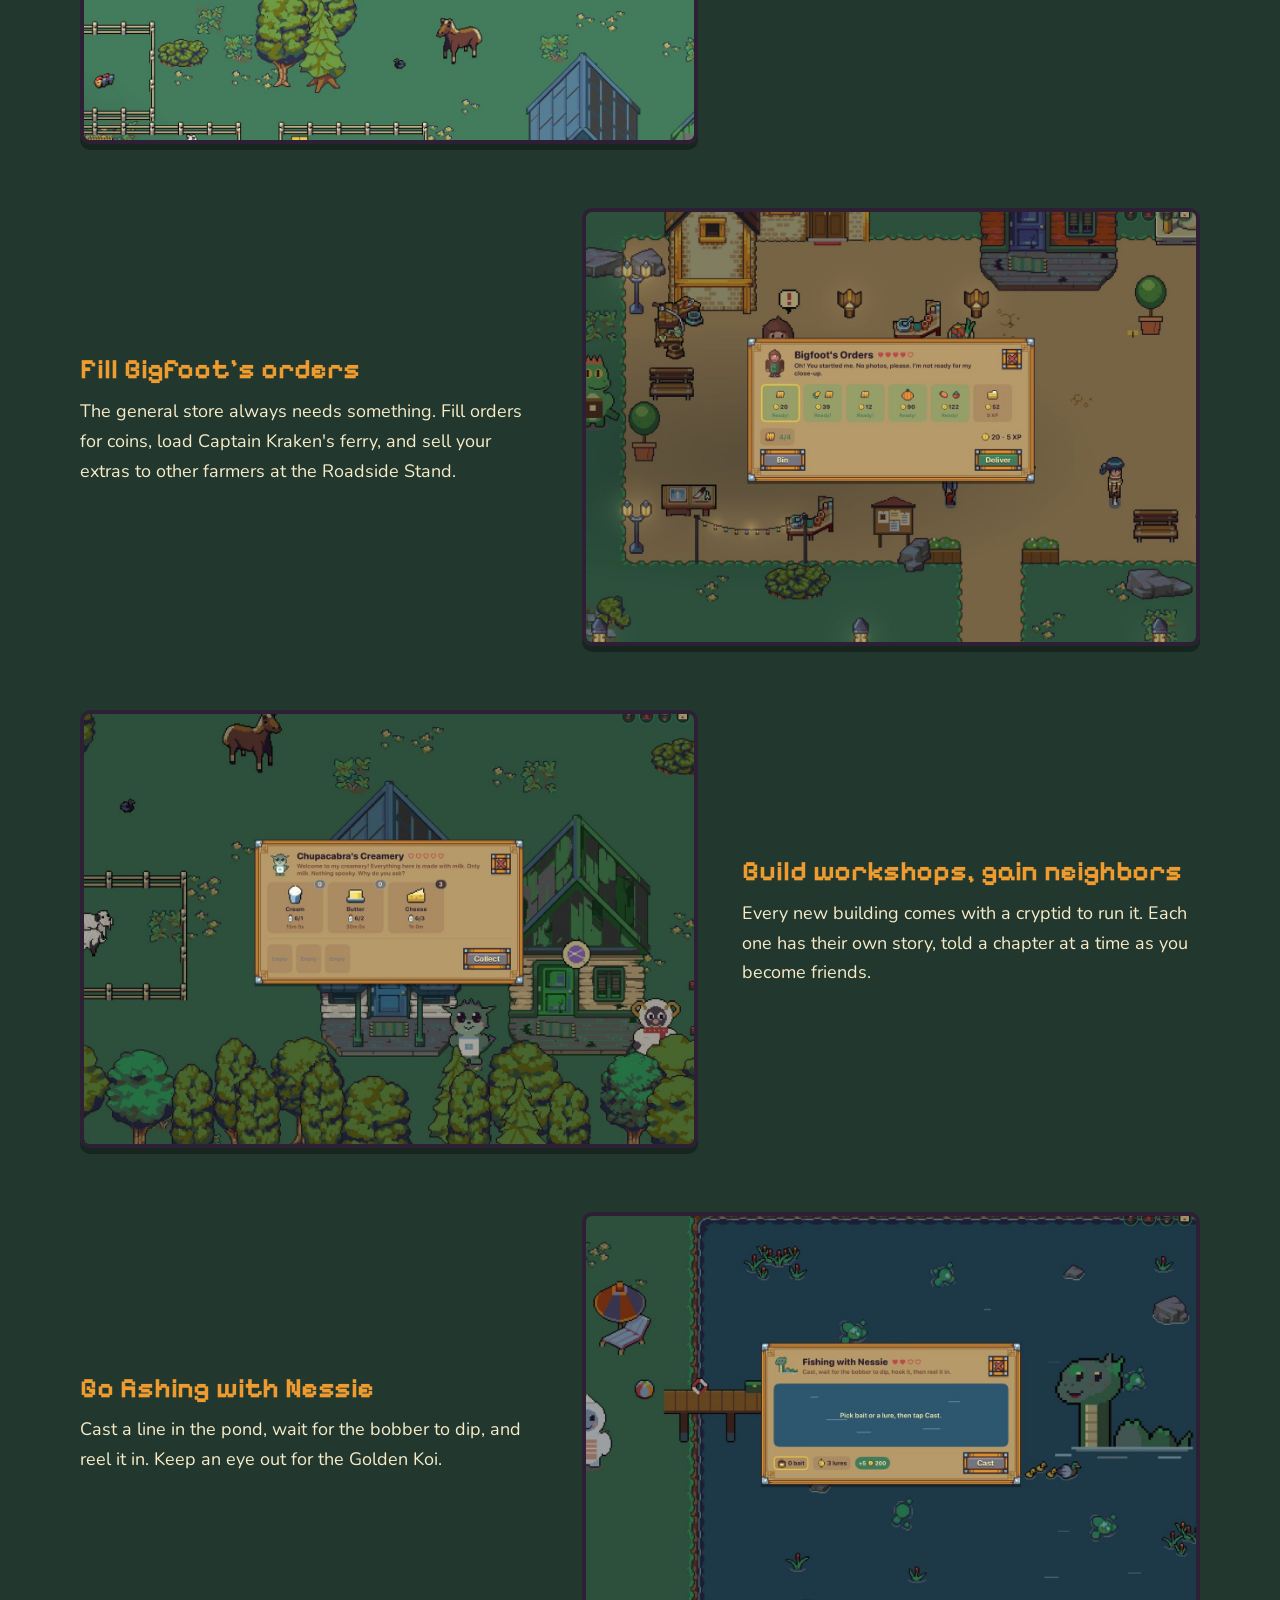
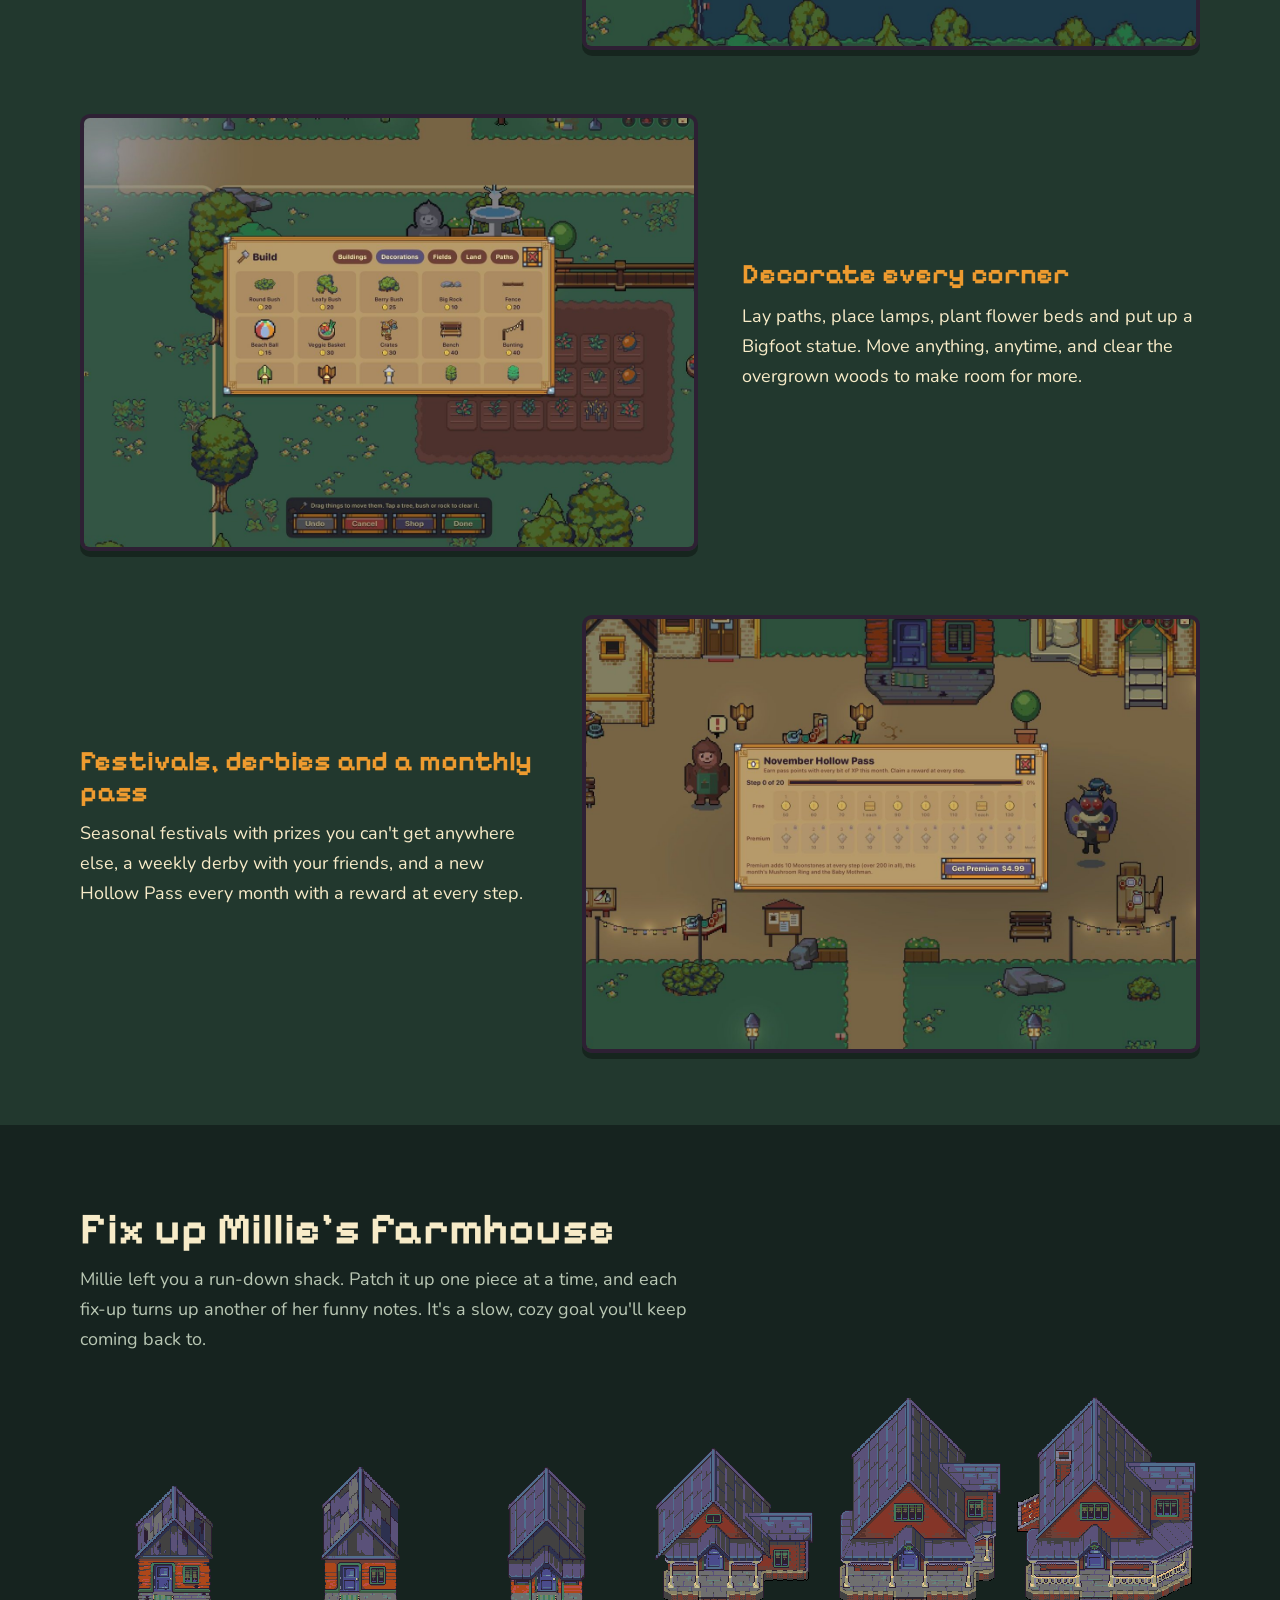
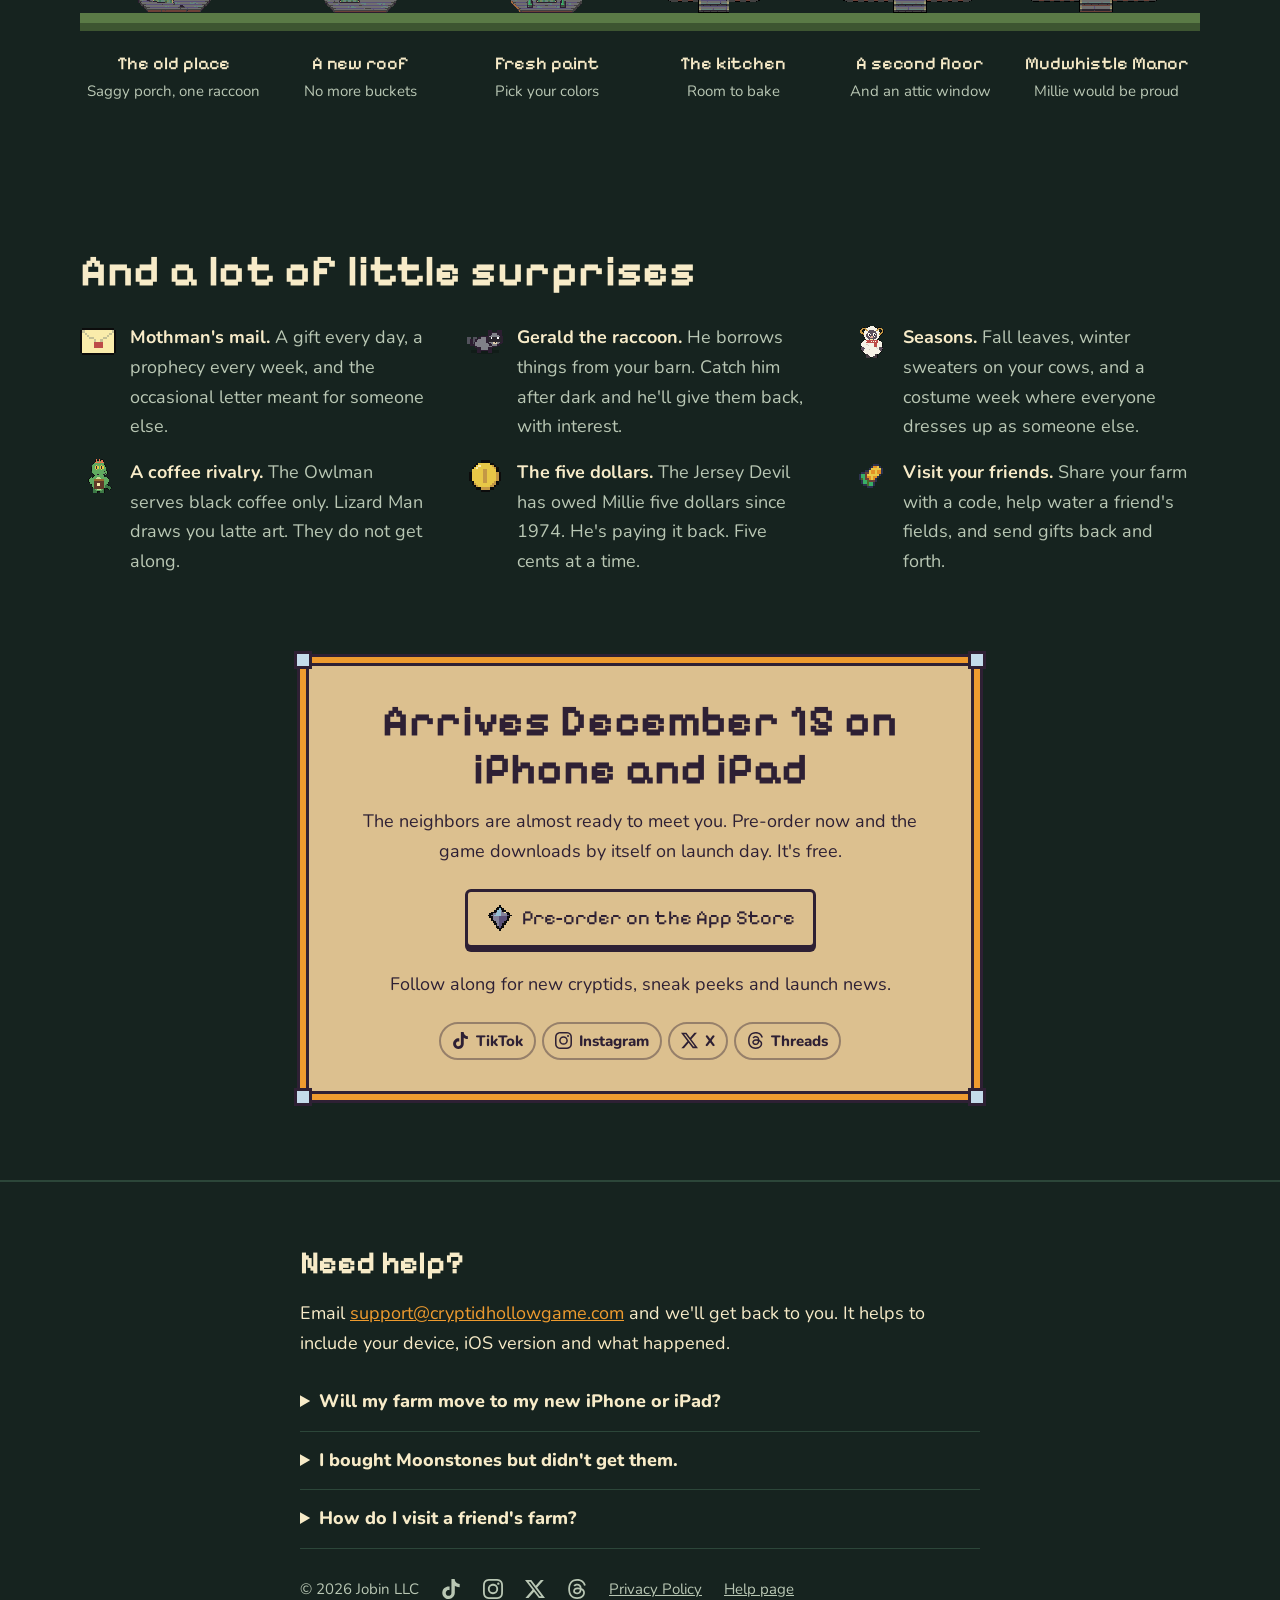
==== commit 573dd6de: "Remove the YouTube channel link Co-Authored-By: Claude Fable 5.2 <noreply@anthropic.com> Claude-Sess" ====
--- a/index.html
+++ b/index.html
@@ -255,7 +255,6 @@
           <li><a href="https://www.tiktok.com/@cryptidhollowgame"><svg viewBox="0 0 24 24" aria-hidden="true" focusable="false"><path d="M12.525.02c1.31-.02 2.61-.01 3.91-.02.08 1.53.63 3.09 1.75 4.17 1.12 1.11 2.7 1.62 4.24 1.79v4.03c-1.44-.05-2.89-.35-4.2-.97-.57-.26-1.1-.59-1.62-.93-.01 2.92.01 5.84-.02 8.75-.08 1.4-.54 2.79-1.35 3.94-1.31 1.92-3.58 3.17-5.91 3.21-1.43.08-2.86-.31-4.08-1.03-2.02-1.19-3.44-3.37-3.65-5.71-.02-.5-.03-1-.01-1.49.18-1.9 1.12-3.72 2.58-4.96 1.66-1.44 3.98-2.13 6.15-1.72.02 1.48-.04 2.96-.04 4.44-.99-.32-2.15-.23-3.02.37-.63.41-1.11 1.04-1.36 1.75-.21.51-.15 1.07-.14 1.61.24 1.64 1.82 3.02 3.5 2.87 1.12-.01 2.19-.66 2.77-1.61.19-.33.4-.67.41-1.06.1-1.79.06-3.57.07-5.36.01-4.03-.01-8.05.02-12.07z"/></svg>TikTok</a></li>
           <li><a href="https://www.instagram.com/cryptidhollowgame/"><svg viewBox="0 0 24 24" aria-hidden="true" focusable="false"><path d="M7.0301.084c-1.2768.0602-2.1487.264-2.911.5634-.7888.3075-1.4575.72-2.1228 1.3877-.6652.6677-1.075 1.3368-1.3802 2.127-.2954.7638-.4956 1.6365-.552 2.914-.0564 1.2775-.0689 1.6882-.0626 4.947.0062 3.2586.0206 3.6671.0825 4.9473.061 1.2765.264 2.1482.5635 2.9107.308.7889.72 1.4573 1.388 2.1228.6679.6655 1.3365 1.0743 2.1285 1.38.7632.295 1.6361.4961 2.9134.552 1.2773.056 1.6884.069 4.9462.0627 3.2578-.0062 3.668-.0207 4.9478-.0814 1.28-.0607 2.147-.2652 2.9098-.5633.7889-.3086 1.4578-.72 2.1228-1.3881.665-.6682 1.0745-1.3378 1.3795-2.1284.2957-.7632.4966-1.636.552-2.9124.056-1.2809.0692-1.6898.063-4.948-.0063-3.2583-.021-3.6668-.0817-4.9465-.0607-1.2797-.264-2.1487-.5633-2.9117-.3084-.7889-.72-1.4568-1.3876-2.1228C21.2982 1.33 20.628.9208 19.8378.6165 19.074.321 18.2017.1197 16.9244.0645 15.6471.0093 15.236-.005 11.977.0014 8.718.0076 8.31.0215 7.0301.0839m.1402 21.6932c-1.17-.0509-1.8053-.2453-2.2287-.408-.5606-.216-.96-.4771-1.3819-.895-.422-.4178-.6811-.8186-.9-1.378-.1644-.4234-.3624-1.058-.4171-2.228-.0595-1.2645-.072-1.6442-.079-4.848-.007-3.2037.0053-3.583.0607-4.848.05-1.169.2456-1.805.408-2.2282.216-.5613.4762-.96.895-1.3816.4188-.4217.8184-.6814 1.3783-.9003.423-.1651 1.0575-.3614 2.227-.4171 1.2655-.06 1.6447-.072 4.848-.079 3.2033-.007 3.5835.005 4.8495.0608 1.169.0508 1.8053.2445 2.228.408.5608.216.96.4754 1.3816.895.4217.4194.6816.8176.9005 1.3787.1653.4217.3617 1.056.4169 2.2263.0602 1.2655.0739 1.645.0796 4.848.0058 3.203-.0055 3.5834-.061 4.848-.051 1.17-.245 1.8055-.408 2.2294-.216.5604-.4763.96-.8954 1.3814-.419.4215-.8181.6811-1.3783.9-.4224.1649-1.0577.3617-2.2262.4174-1.2656.0595-1.6448.072-4.8493.079-3.2045.007-3.5825-.006-4.848-.0608M16.953 5.5864A1.44 1.44 0 1 0 18.39 4.144a1.44 1.44 0 0 0-1.437 1.4424M5.8385 12.012c.0067 3.4032 2.7706 6.1557 6.173 6.1493 3.4026-.0065 6.157-2.7701 6.1506-6.1733-.0065-3.4032-2.771-6.1565-6.174-6.1498-3.403.0067-6.156 2.771-6.1496 6.1738M8 12.0077a4 4 0 1 1 4.008 3.9921A3.9996 3.9996 0 0 1 8 12.0077"/></svg>Instagram</a></li>
           <li><a href="https://x.com/cryptidhollowg"><svg viewBox="0 0 24 24" aria-hidden="true" focusable="false"><path d="M18.901 1.153h3.68l-8.04 9.19L24 22.846h-7.406l-5.8-7.584-6.638 7.584H.474l8.6-9.83L0 1.154h7.594l5.243 6.932ZM17.61 20.644h2.039L6.486 3.24H4.298Z"/></svg>X</a></li>
-          <li><a href="https://www.youtube.com/@SouthernSnarkyScholar"><svg viewBox="0 0 24 24" aria-hidden="true" focusable="false"><path d="M23.498 6.186a3.016 3.016 0 0 0-2.122-2.136C19.505 3.545 12 3.545 12 3.545s-7.505 0-9.377.505A3.017 3.017 0 0 0 .502 6.186C0 8.07 0 12 0 12s0 3.93.502 5.814a3.016 3.016 0 0 0 2.122 2.136c1.871.505 9.376.505 9.376.505s7.505 0 9.377-.505a3.015 3.015 0 0 0 2.122-2.136C24 15.93 24 12 24 12s0-3.93-.502-5.814zM9.545 15.568V8.432L15.818 12l-6.273 3.568z"/></svg>YouTube</a></li>
           <li><a href="https://www.threads.com/@cryptidhollowgame"><svg viewBox="0 0 24 24" aria-hidden="true" focusable="false"><path d="M12.186 24h-.007c-3.581-.024-6.334-1.205-8.184-3.509C2.35 18.44 1.5 15.586 1.472 12.01v-.017c.03-3.579.879-6.43 2.525-8.482C5.845 1.205 8.6.024 12.18 0h.014c2.746.02 5.043.725 6.826 2.098 1.677 1.29 2.858 3.13 3.509 5.467l-2.04.569c-1.104-3.96-3.898-5.984-8.304-6.015-2.91.022-5.11.936-6.54 2.717C4.307 6.504 3.616 8.914 3.589 12c.027 3.086.718 5.496 2.057 7.164 1.43 1.783 3.631 2.698 6.54 2.717 2.623-.02 4.358-.631 5.8-2.045 1.647-1.613 1.618-3.593 1.09-4.798-.31-.71-.873-1.3-1.634-1.75-.192 1.352-.622 2.446-1.284 3.272-.886 1.102-2.14 1.704-3.73 1.79-1.202.065-2.361-.218-3.259-.801-1.063-.689-1.685-1.74-1.752-2.964-.065-1.19.408-2.285 1.33-3.082.88-.76 2.119-1.207 3.583-1.291a13.853 13.853 0 0 1 3.02.142c-.126-.742-.375-1.332-.75-1.757-.513-.586-1.308-.883-2.359-.89h-.029c-.844 0-1.992.232-2.721 1.32L7.734 7.847c.98-1.454 2.568-2.256 4.478-2.256h.044c3.194.02 5.097 1.975 5.287 5.388.108.046.216.094.321.142 1.49.7 2.58 1.761 3.154 3.07.797 1.82.871 4.79-1.548 7.158-1.85 1.81-4.094 2.628-7.277 2.65Zm1.003-11.69c-.242 0-.487.007-.739.021-1.836.103-2.98.946-2.916 2.143.067 1.256 1.452 1.839 2.784 1.767 1.224-.065 2.818-.543 3.086-3.71a10.5 10.5 0 0 0-2.215-.221z"/></svg>Threads</a></li>
         </ul>
       </div>
@@ -507,7 +506,6 @@
           <li><a href="https://www.tiktok.com/@cryptidhollowgame"><svg viewBox="0 0 24 24" aria-hidden="true" focusable="false"><path d="M12.525.02c1.31-.02 2.61-.01 3.91-.02.08 1.53.63 3.09 1.75 4.17 1.12 1.11 2.7 1.62 4.24 1.79v4.03c-1.44-.05-2.89-.35-4.2-.97-.57-.26-1.1-.59-1.62-.93-.01 2.92.01 5.84-.02 8.75-.08 1.4-.54 2.79-1.35 3.94-1.31 1.92-3.58 3.17-5.91 3.21-1.43.08-2.86-.31-4.08-1.03-2.02-1.19-3.44-3.37-3.65-5.71-.02-.5-.03-1-.01-1.49.18-1.9 1.12-3.72 2.58-4.96 1.66-1.44 3.98-2.13 6.15-1.72.02 1.48-.04 2.96-.04 4.44-.99-.32-2.15-.23-3.02.37-.63.41-1.11 1.04-1.36 1.75-.21.51-.15 1.07-.14 1.61.24 1.64 1.82 3.02 3.5 2.87 1.12-.01 2.19-.66 2.77-1.61.19-.33.4-.67.41-1.06.1-1.79.06-3.57.07-5.36.01-4.03-.01-8.05.02-12.07z"/></svg>TikTok</a></li>
           <li><a href="https://www.instagram.com/cryptidhollowgame/"><svg viewBox="0 0 24 24" aria-hidden="true" focusable="false"><path d="M7.0301.084c-1.2768.0602-2.1487.264-2.911.5634-.7888.3075-1.4575.72-2.1228 1.3877-.6652.6677-1.075 1.3368-1.3802 2.127-.2954.7638-.4956 1.6365-.552 2.914-.0564 1.2775-.0689 1.6882-.0626 4.947.0062 3.2586.0206 3.6671.0825 4.9473.061 1.2765.264 2.1482.5635 2.9107.308.7889.72 1.4573 1.388 2.1228.6679.6655 1.3365 1.0743 2.1285 1.38.7632.295 1.6361.4961 2.9134.552 1.2773.056 1.6884.069 4.9462.0627 3.2578-.0062 3.668-.0207 4.9478-.0814 1.28-.0607 2.147-.2652 2.9098-.5633.7889-.3086 1.4578-.72 2.1228-1.3881.665-.6682 1.0745-1.3378 1.3795-2.1284.2957-.7632.4966-1.636.552-2.9124.056-1.2809.0692-1.6898.063-4.948-.0063-3.2583-.021-3.6668-.0817-4.9465-.0607-1.2797-.264-2.1487-.5633-2.9117-.3084-.7889-.72-1.4568-1.3876-2.1228C21.2982 1.33 20.628.9208 19.8378.6165 19.074.321 18.2017.1197 16.9244.0645 15.6471.0093 15.236-.005 11.977.0014 8.718.0076 8.31.0215 7.0301.0839m.1402 21.6932c-1.17-.0509-1.8053-.2453-2.2287-.408-.5606-.216-.96-.4771-1.3819-.895-.422-.4178-.6811-.8186-.9-1.378-.1644-.4234-.3624-1.058-.4171-2.228-.0595-1.2645-.072-1.6442-.079-4.848-.007-3.2037.0053-3.583.0607-4.848.05-1.169.2456-1.805.408-2.2282.216-.5613.4762-.96.895-1.3816.4188-.4217.8184-.6814 1.3783-.9003.423-.1651 1.0575-.3614 2.227-.4171 1.2655-.06 1.6447-.072 4.848-.079 3.2033-.007 3.5835.005 4.8495.0608 1.169.0508 1.8053.2445 2.228.408.5608.216.96.4754 1.3816.895.4217.4194.6816.8176.9005 1.3787.1653.4217.3617 1.056.4169 2.2263.0602 1.2655.0739 1.645.0796 4.848.0058 3.203-.0055 3.5834-.061 4.848-.051 1.17-.245 1.8055-.408 2.2294-.216.5604-.4763.96-.8954 1.3814-.419.4215-.8181.6811-1.3783.9-.4224.1649-1.0577.3617-2.2262.4174-1.2656.0595-1.6448.072-4.8493.079-3.2045.007-3.5825-.006-4.848-.0608M16.953 5.5864A1.44 1.44 0 1 0 18.39 4.144a1.44 1.44 0 0 0-1.437 1.4424M5.8385 12.012c.0067 3.4032 2.7706 6.1557 6.173 6.1493 3.4026-.0065 6.157-2.7701 6.1506-6.1733-.0065-3.4032-2.771-6.1565-6.174-6.1498-3.403.0067-6.156 2.771-6.1496 6.1738M8 12.0077a4 4 0 1 1 4.008 3.9921A3.9996 3.9996 0 0 1 8 12.0077"/></svg>Instagram</a></li>
           <li><a href="https://x.com/cryptidhollowg"><svg viewBox="0 0 24 24" aria-hidden="true" focusable="false"><path d="M18.901 1.153h3.68l-8.04 9.19L24 22.846h-7.406l-5.8-7.584-6.638 7.584H.474l8.6-9.83L0 1.154h7.594l5.243 6.932ZM17.61 20.644h2.039L6.486 3.24H4.298Z"/></svg>X</a></li>
-          <li><a href="https://www.youtube.com/@SouthernSnarkyScholar"><svg viewBox="0 0 24 24" aria-hidden="true" focusable="false"><path d="M23.498 6.186a3.016 3.016 0 0 0-2.122-2.136C19.505 3.545 12 3.545 12 3.545s-7.505 0-9.377.505A3.017 3.017 0 0 0 .502 6.186C0 8.07 0 12 0 12s0 3.93.502 5.814a3.016 3.016 0 0 0 2.122 2.136c1.871.505 9.376.505 9.376.505s7.505 0 9.377-.505a3.015 3.015 0 0 0 2.122-2.136C24 15.93 24 12 24 12s0-3.93-.502-5.814zM9.545 15.568V8.432L15.818 12l-6.273 3.568z"/></svg>YouTube</a></li>
           <li><a href="https://www.threads.com/@cryptidhollowgame"><svg viewBox="0 0 24 24" aria-hidden="true" focusable="false"><path d="M12.186 24h-.007c-3.581-.024-6.334-1.205-8.184-3.509C2.35 18.44 1.5 15.586 1.472 12.01v-.017c.03-3.579.879-6.43 2.525-8.482C5.845 1.205 8.6.024 12.18 0h.014c2.746.02 5.043.725 6.826 2.098 1.677 1.29 2.858 3.13 3.509 5.467l-2.04.569c-1.104-3.96-3.898-5.984-8.304-6.015-2.91.022-5.11.936-6.54 2.717C4.307 6.504 3.616 8.914 3.589 12c.027 3.086.718 5.496 2.057 7.164 1.43 1.783 3.631 2.698 6.54 2.717 2.623-.02 4.358-.631 5.8-2.045 1.647-1.613 1.618-3.593 1.09-4.798-.31-.71-.873-1.3-1.634-1.75-.192 1.352-.622 2.446-1.284 3.272-.886 1.102-2.14 1.704-3.73 1.79-1.202.065-2.361-.218-3.259-.801-1.063-.689-1.685-1.74-1.752-2.964-.065-1.19.408-2.285 1.33-3.082.88-.76 2.119-1.207 3.583-1.291a13.853 13.853 0 0 1 3.02.142c-.126-.742-.375-1.332-.75-1.757-.513-.586-1.308-.883-2.359-.89h-.029c-.844 0-1.992.232-2.721 1.32L7.734 7.847c.98-1.454 2.568-2.256 4.478-2.256h.044c3.194.02 5.097 1.975 5.287 5.388.108.046.216.094.321.142 1.49.7 2.58 1.761 3.154 3.07.797 1.82.871 4.79-1.548 7.158-1.85 1.81-4.094 2.628-7.277 2.65Zm1.003-11.69c-.242 0-.487.007-.739.021-1.836.103-2.98.946-2.916 2.143.067 1.256 1.452 1.839 2.784 1.767 1.224-.065 2.818-.543 3.086-3.71a10.5 10.5 0 0 0-2.215-.221z"/></svg>Threads</a></li>
         </ul>
     </div>
@@ -535,7 +533,6 @@
       <a href="https://www.tiktok.com/@cryptidhollowgame" aria-label="Cryptid Hollow on TikTok" class="foot-icon"><svg viewBox="0 0 24 24" aria-hidden="true" focusable="false"><path d="M12.525.02c1.31-.02 2.61-.01 3.91-.02.08 1.53.63 3.09 1.75 4.17 1.12 1.11 2.7 1.62 4.24 1.79v4.03c-1.44-.05-2.89-.35-4.2-.97-.57-.26-1.1-.59-1.62-.93-.01 2.92.01 5.84-.02 8.75-.08 1.4-.54 2.79-1.35 3.94-1.31 1.92-3.58 3.17-5.91 3.21-1.43.08-2.86-.31-4.08-1.03-2.02-1.19-3.44-3.37-3.65-5.71-.02-.5-.03-1-.01-1.49.18-1.9 1.12-3.72 2.58-4.96 1.66-1.44 3.98-2.13 6.15-1.72.02 1.48-.04 2.96-.04 4.44-.99-.32-2.15-.23-3.02.37-.63.41-1.11 1.04-1.36 1.75-.21.51-.15 1.07-.14 1.61.24 1.64 1.82 3.02 3.5 2.87 1.12-.01 2.19-.66 2.77-1.61.19-.33.4-.67.41-1.06.1-1.79.06-3.57.07-5.36.01-4.03-.01-8.05.02-12.07z"/></svg></a>
       <a href="https://www.instagram.com/cryptidhollowgame/" aria-label="Cryptid Hollow on Instagram" class="foot-icon"><svg viewBox="0 0 24 24" aria-hidden="true" focusable="false"><path d="M7.0301.084c-1.2768.0602-2.1487.264-2.911.5634-.7888.3075-1.4575.72-2.1228 1.3877-.6652.6677-1.075 1.3368-1.3802 2.127-.2954.7638-.4956 1.6365-.552 2.914-.0564 1.2775-.0689 1.6882-.0626 4.947.0062 3.2586.0206 3.6671.0825 4.9473.061 1.2765.264 2.1482.5635 2.9107.308.7889.72 1.4573 1.388 2.1228.6679.6655 1.3365 1.0743 2.1285 1.38.7632.295 1.6361.4961 2.9134.552 1.2773.056 1.6884.069 4.9462.0627 3.2578-.0062 3.668-.0207 4.9478-.0814 1.28-.0607 2.147-.2652 2.9098-.5633.7889-.3086 1.4578-.72 2.1228-1.3881.665-.6682 1.0745-1.3378 1.3795-2.1284.2957-.7632.4966-1.636.552-2.9124.056-1.2809.0692-1.6898.063-4.948-.0063-3.2583-.021-3.6668-.0817-4.9465-.0607-1.2797-.264-2.1487-.5633-2.9117-.3084-.7889-.72-1.4568-1.3876-2.1228C21.2982 1.33 20.628.9208 19.8378.6165 19.074.321 18.2017.1197 16.9244.0645 15.6471.0093 15.236-.005 11.977.0014 8.718.0076 8.31.0215 7.0301.0839m.1402 21.6932c-1.17-.0509-1.8053-.2453-2.2287-.408-.5606-.216-.96-.4771-1.3819-.895-.422-.4178-.6811-.8186-.9-1.378-.1644-.4234-.3624-1.058-.4171-2.228-.0595-1.2645-.072-1.6442-.079-4.848-.007-3.2037.0053-3.583.0607-4.848.05-1.169.2456-1.805.408-2.2282.216-.5613.4762-.96.895-1.3816.4188-.4217.8184-.6814 1.3783-.9003.423-.1651 1.0575-.3614 2.227-.4171 1.2655-.06 1.6447-.072 4.848-.079 3.2033-.007 3.5835.005 4.8495.0608 1.169.0508 1.8053.2445 2.228.408.5608.216.96.4754 1.3816.895.4217.4194.6816.8176.9005 1.3787.1653.4217.3617 1.056.4169 2.2263.0602 1.2655.0739 1.645.0796 4.848.0058 3.203-.0055 3.5834-.061 4.848-.051 1.17-.245 1.8055-.408 2.2294-.216.5604-.4763.96-.8954 1.3814-.419.4215-.8181.6811-1.3783.9-.4224.1649-1.0577.3617-2.2262.4174-1.2656.0595-1.6448.072-4.8493.079-3.2045.007-3.5825-.006-4.848-.0608M16.953 5.5864A1.44 1.44 0 1 0 18.39 4.144a1.44 1.44 0 0 0-1.437 1.4424M5.8385 12.012c.0067 3.4032 2.7706 6.1557 6.173 6.1493 3.4026-.0065 6.157-2.7701 6.1506-6.1733-.0065-3.4032-2.771-6.1565-6.174-6.1498-3.403.0067-6.156 2.771-6.1496 6.1738M8 12.0077a4 4 0 1 1 4.008 3.9921A3.9996 3.9996 0 0 1 8 12.0077"/></svg></a>
       <a href="https://x.com/cryptidhollowg" aria-label="Cryptid Hollow on X" class="foot-icon"><svg viewBox="0 0 24 24" aria-hidden="true" focusable="false"><path d="M18.901 1.153h3.68l-8.04 9.19L24 22.846h-7.406l-5.8-7.584-6.638 7.584H.474l8.6-9.83L0 1.154h7.594l5.243 6.932ZM17.61 20.644h2.039L6.486 3.24H4.298Z"/></svg></a>
-      <a href="https://www.youtube.com/@SouthernSnarkyScholar" aria-label="Cryptid Hollow on YouTube" class="foot-icon"><svg viewBox="0 0 24 24" aria-hidden="true" focusable="false"><path d="M23.498 6.186a3.016 3.016 0 0 0-2.122-2.136C19.505 3.545 12 3.545 12 3.545s-7.505 0-9.377.505A3.017 3.017 0 0 0 .502 6.186C0 8.07 0 12 0 12s0 3.93.502 5.814a3.016 3.016 0 0 0 2.122 2.136c1.871.505 9.376.505 9.376.505s7.505 0 9.377-.505a3.015 3.015 0 0 0 2.122-2.136C24 15.93 24 12 24 12s0-3.93-.502-5.814zM9.545 15.568V8.432L15.818 12l-6.273 3.568z"/></svg></a>
       <a href="https://www.threads.com/@cryptidhollowgame" aria-label="Cryptid Hollow on Threads" class="foot-icon"><svg viewBox="0 0 24 24" aria-hidden="true" focusable="false"><path d="M12.186 24h-.007c-3.581-.024-6.334-1.205-8.184-3.509C2.35 18.44 1.5 15.586 1.472 12.01v-.017c.03-3.579.879-6.43 2.525-8.482C5.845 1.205 8.6.024 12.18 0h.014c2.746.02 5.043.725 6.826 2.098 1.677 1.29 2.858 3.13 3.509 5.467l-2.04.569c-1.104-3.96-3.898-5.984-8.304-6.015-2.91.022-5.11.936-6.54 2.717C4.307 6.504 3.616 8.914 3.589 12c.027 3.086.718 5.496 2.057 7.164 1.43 1.783 3.631 2.698 6.54 2.717 2.623-.02 4.358-.631 5.8-2.045 1.647-1.613 1.618-3.593 1.09-4.798-.31-.71-.873-1.3-1.634-1.75-.192 1.352-.622 2.446-1.284 3.272-.886 1.102-2.14 1.704-3.73 1.79-1.202.065-2.361-.218-3.259-.801-1.063-.689-1.685-1.74-1.752-2.964-.065-1.19.408-2.285 1.33-3.082.88-.76 2.119-1.207 3.583-1.291a13.853 13.853 0 0 1 3.02.142c-.126-.742-.375-1.332-.75-1.757-.513-.586-1.308-.883-2.359-.89h-.029c-.844 0-1.992.232-2.721 1.32L7.734 7.847c.98-1.454 2.568-2.256 4.478-2.256h.044c3.194.02 5.097 1.975 5.287 5.388.108.046.216.094.321.142 1.49.7 2.58 1.761 3.154 3.07.797 1.82.871 4.79-1.548 7.158-1.85 1.81-4.094 2.628-7.277 2.65Zm1.003-11.69c-.242 0-.487.007-.739.021-1.836.103-2.98.946-2.916 2.143.067 1.256 1.452 1.839 2.784 1.767 1.224-.065 2.818-.543 3.086-3.71a10.5 10.5 0 0 0-2.215-.221z"/></svg></a>
       <a href="privacy.html">Privacy Policy</a>
       <a href="support.html">Help page</a>
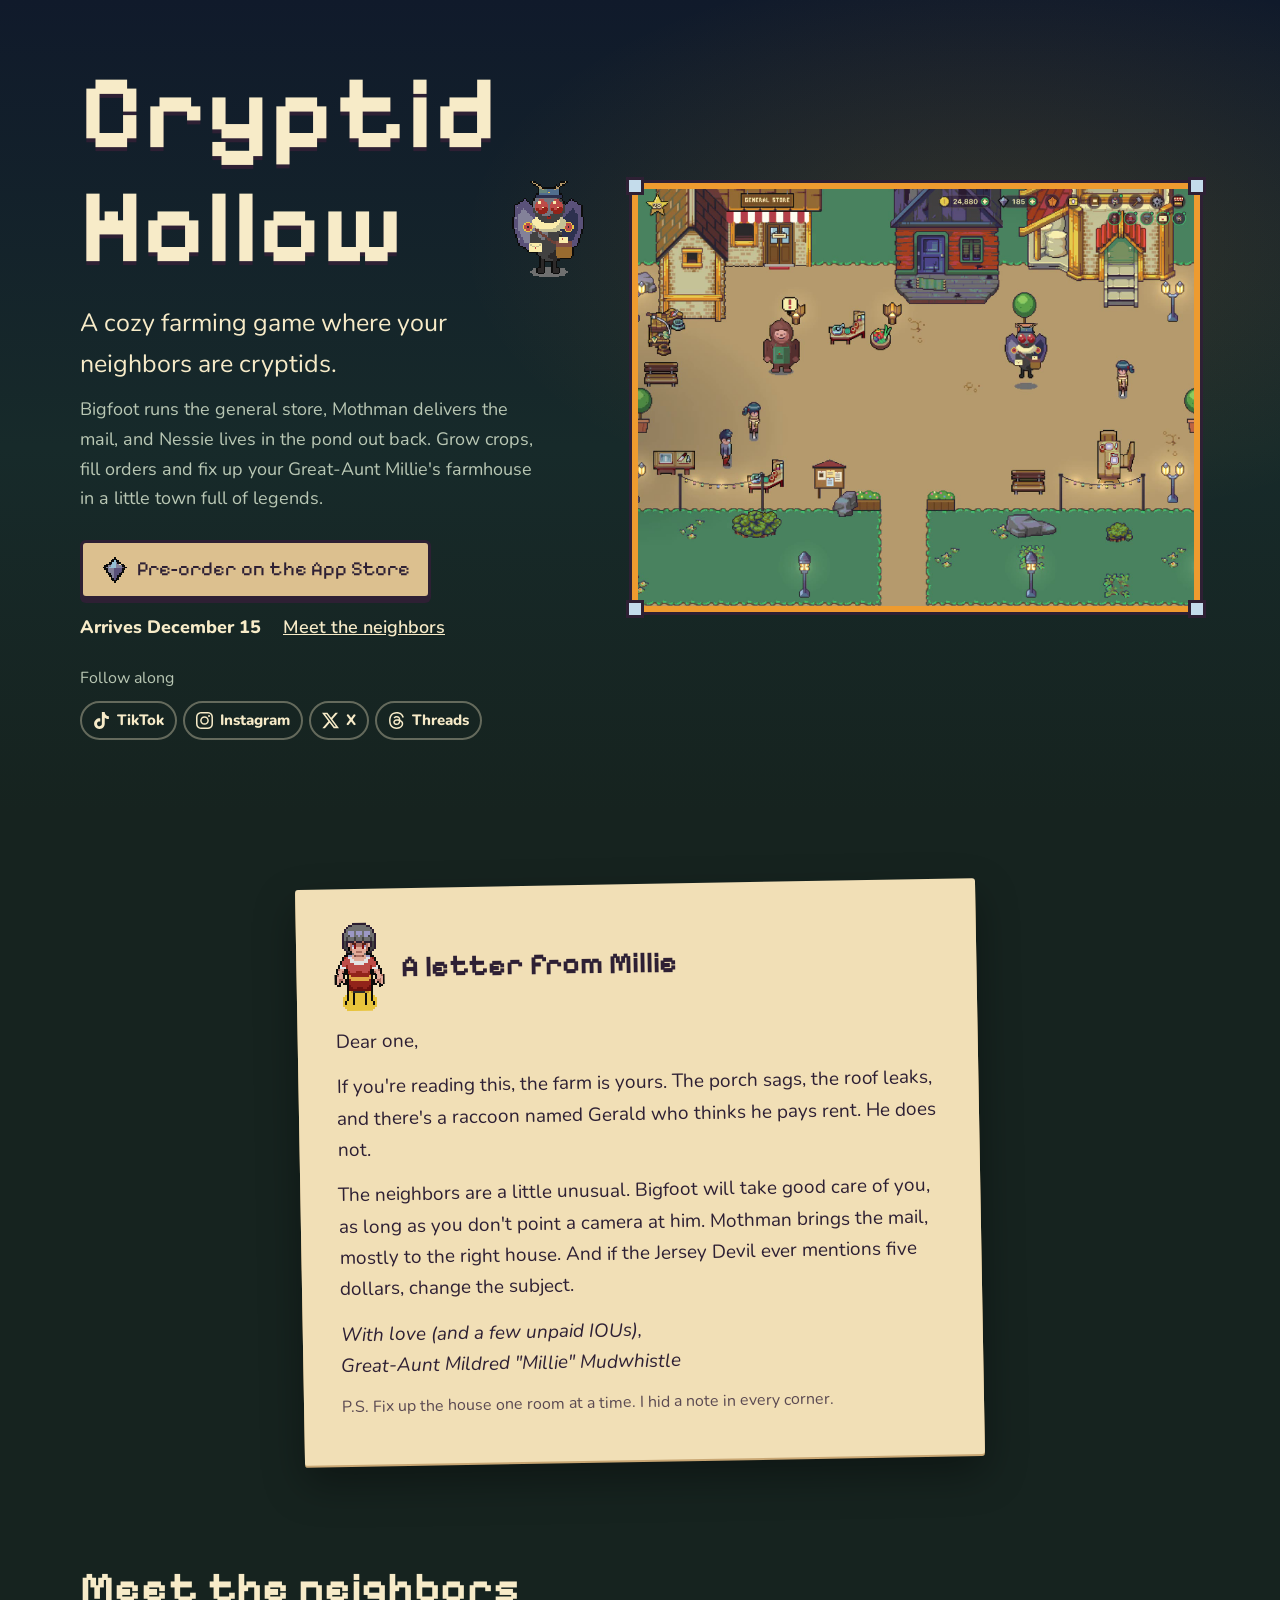
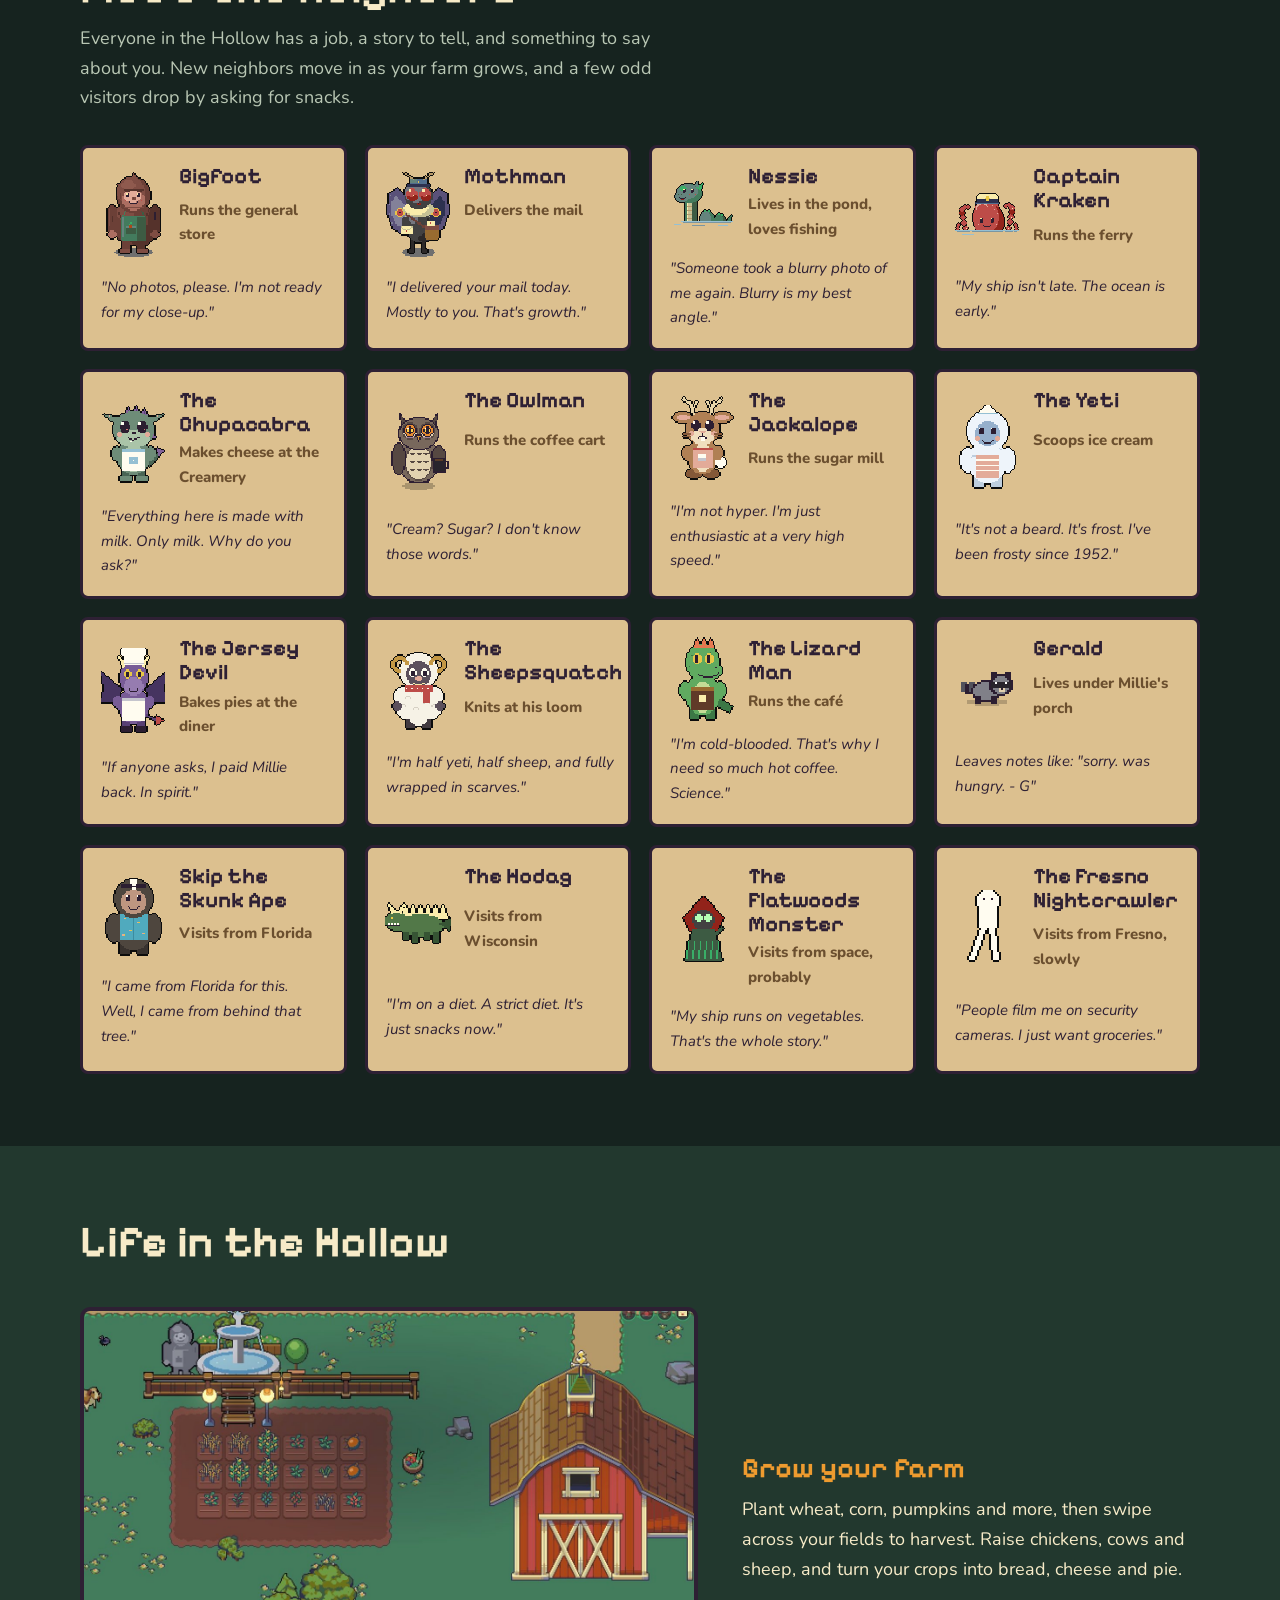
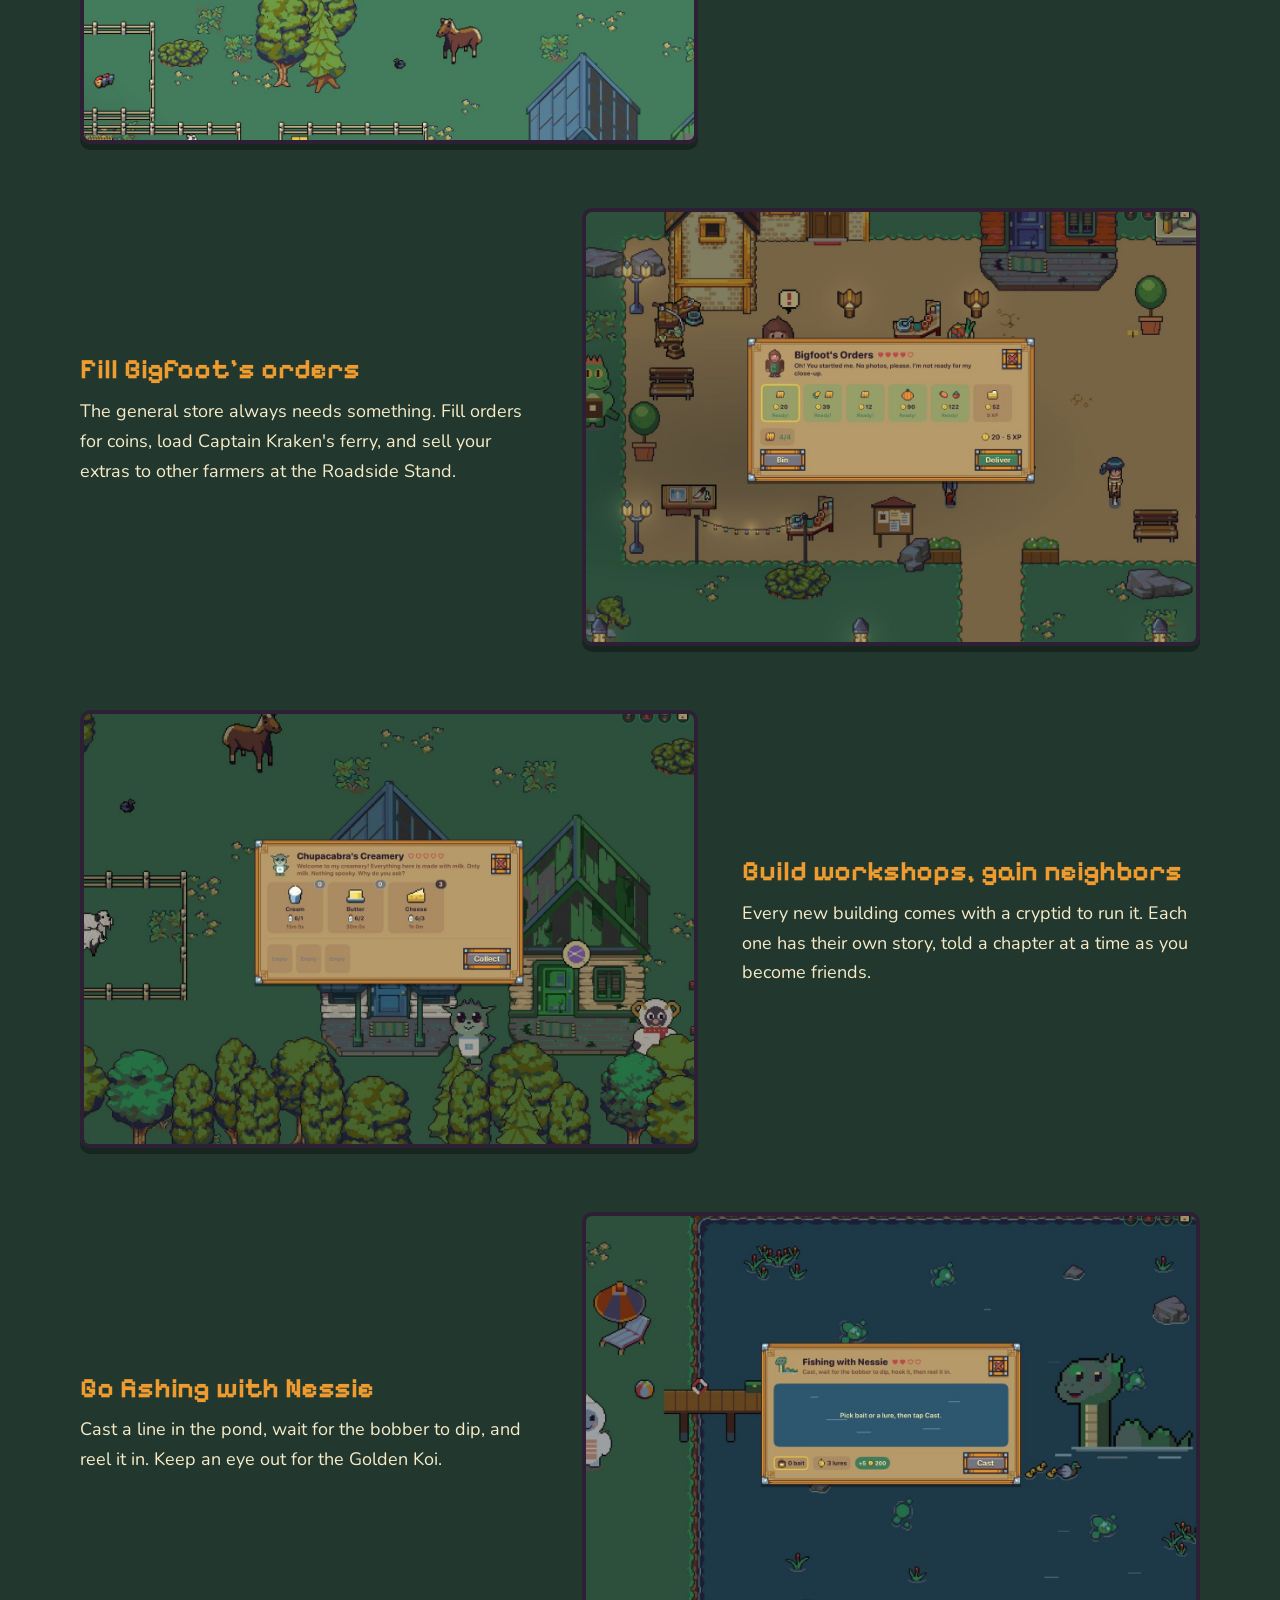
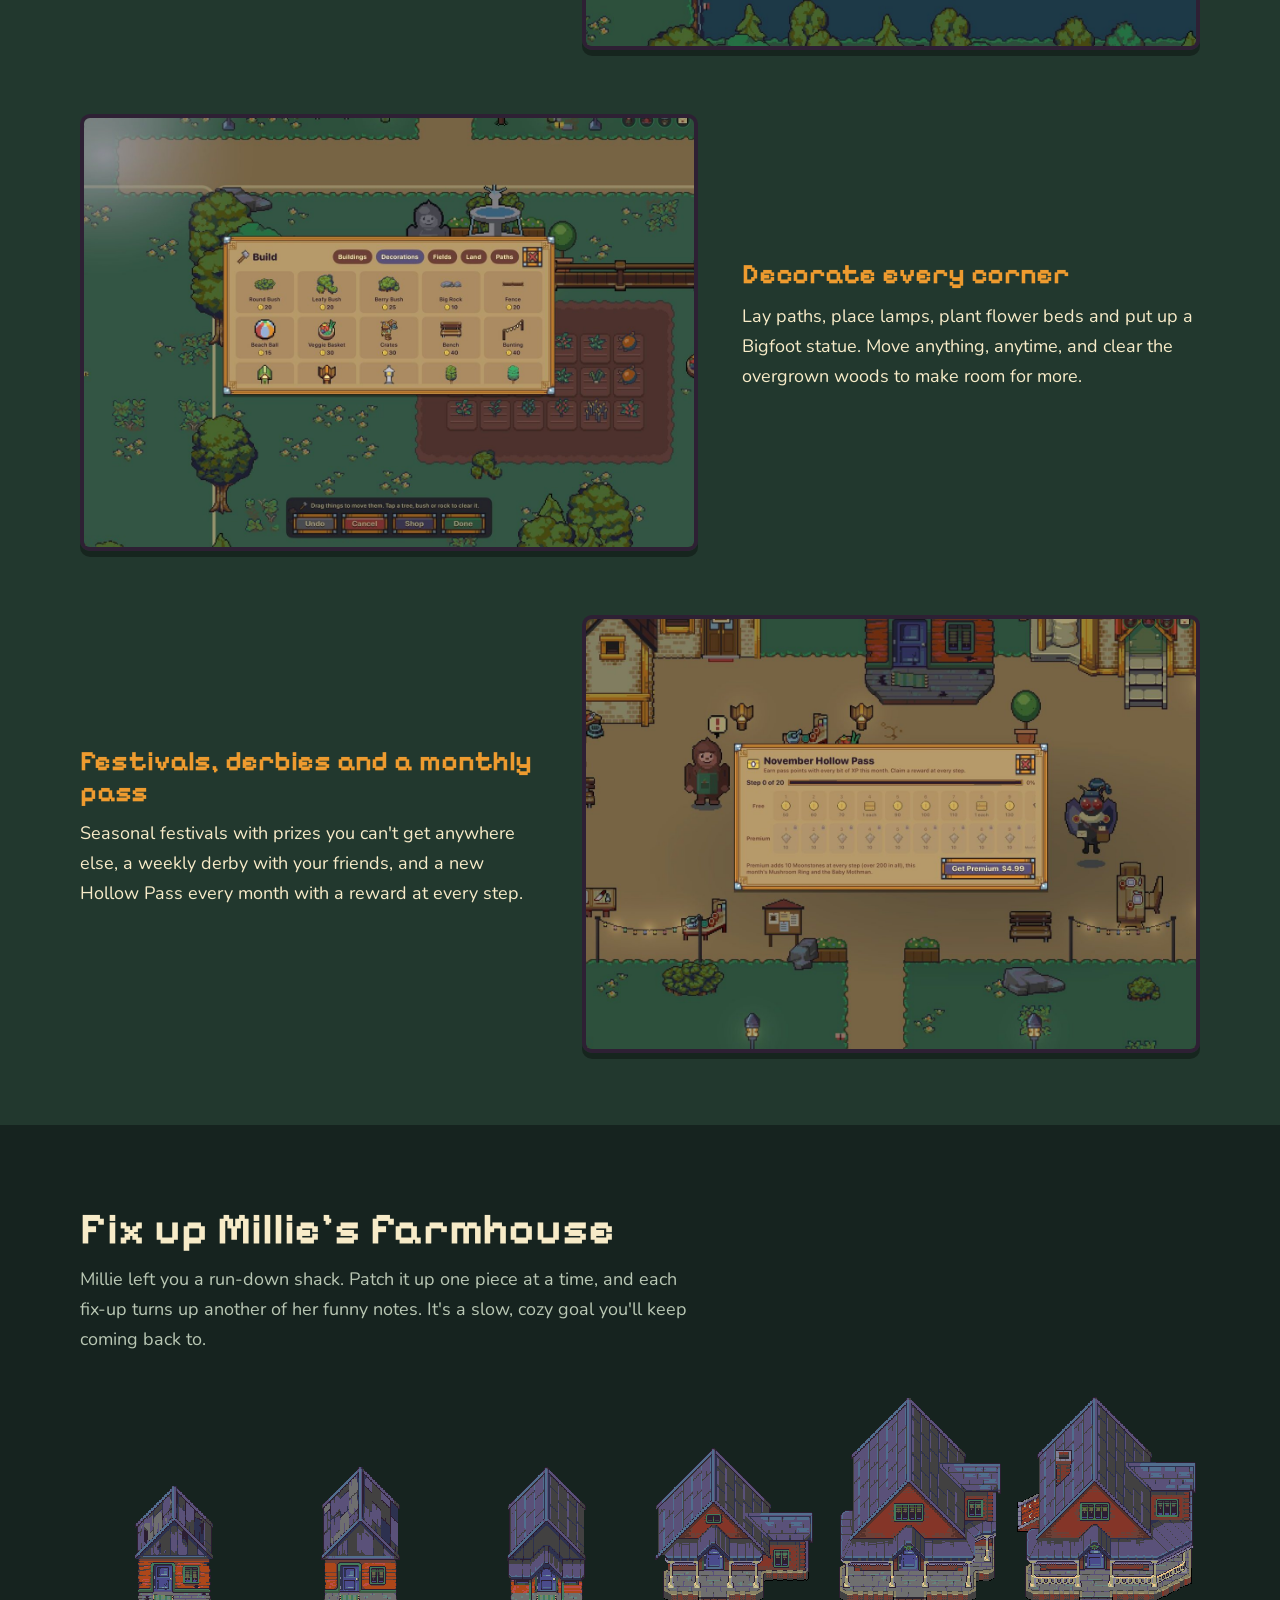
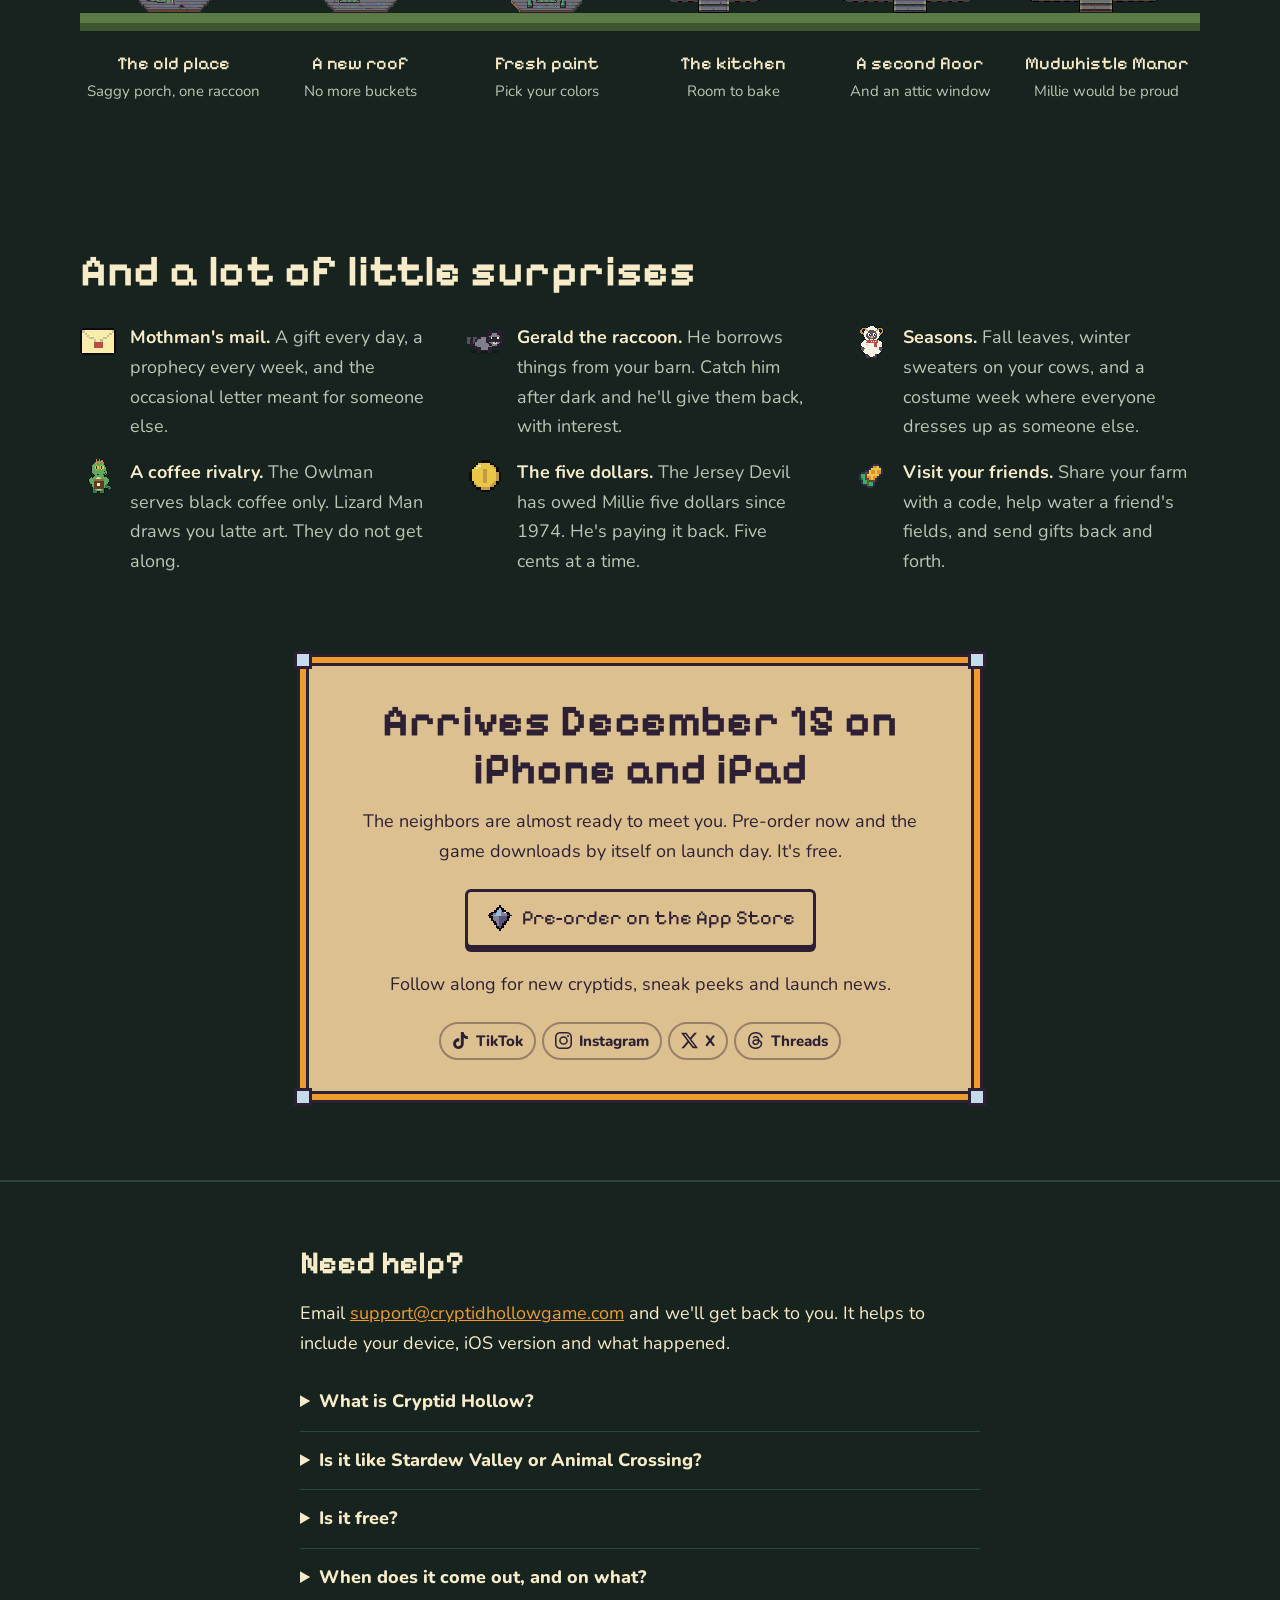
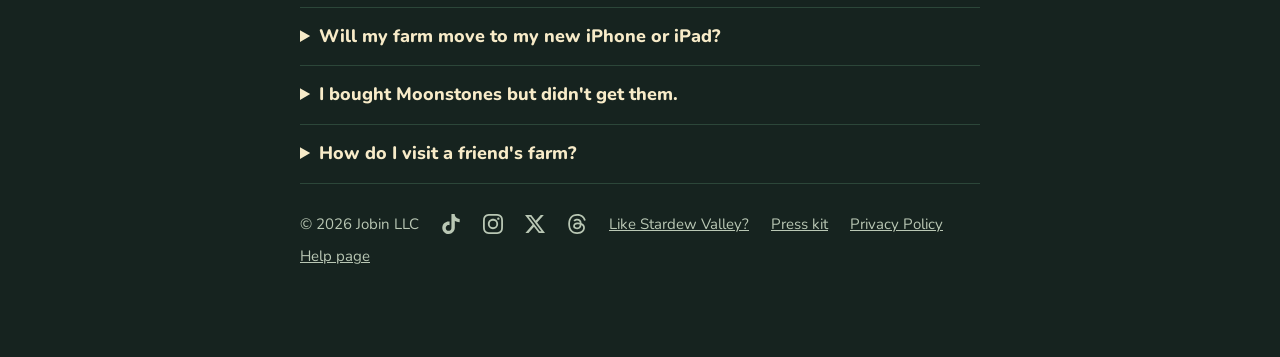
==== commit d9f1b3c2: "Help search engines and AI assistants find the game: comparison page, FAQ, structured data, robots, " ====
--- a/index.html
+++ b/index.html
@@ -3,12 +3,18 @@
 <head>
 <meta charset="utf-8">
 <meta name="viewport" content="width=device-width, initial-scale=1">
-<title>Cryptid Hollow</title>
+<title>Cryptid Hollow: A Cozy Farming Game With Cryptids for iPhone and iPad</title>
 <meta name="description" content="A cozy farming game for iPhone and iPad where Bigfoot runs the general store, Mothman delivers the mail and Nessie lives in the pond. Pre-order now. Arrives December 15.">
 <meta property="og:title" content="Cryptid Hollow">
 <meta property="og:description" content="A cozy farming game where your neighbors are cryptids. Pre-order now for iPhone and iPad. Arrives December 15.">
 <meta property="og:image" content="https://cryptidhollowgame.com/assets/shot_town.jpg">
 <meta property="og:type" content="website">
+<meta property="og:url" content="https://cryptidhollowgame.com/">
+<link rel="canonical" href="https://cryptidhollowgame.com/">
+<meta name="apple-itunes-app" content="app-id=6833133647">
+<script type="application/ld+json">
+{"@context":"https://schema.org","@graph":[{"@type":["VideoGame","MobileApplication"],"@id":"https://cryptidhollowgame.com/#game","name":"Cryptid Hollow","url":"https://cryptidhollowgame.com/","description":"A free cozy farming and life sim game for iPhone and iPad where your neighbors are cryptids. Bigfoot runs the general store, Mothman delivers the mail and Nessie lives in the pond.","genre":["Cozy game","Farming simulation","Life simulation"],"gamePlatform":["iPhone","iPad"],"operatingSystem":"iOS 17 or later","applicationCategory":"GameApplication","datePublished":"2026-12-15","image":"https://cryptidhollowgame.com/assets/shot_town.jpg","installUrl":"https://apps.apple.com/app/id6833133647","playMode":["SinglePlayer","MultiPlayer"],"inLanguage":"en","keywords":"cozy farming game, games like Stardew Valley, games like Animal Crossing, games like Hay Day, cryptid game, Bigfoot, Mothman, iPhone farming game","offers":{"@type":"Offer","price":"0","priceCurrency":"USD","availability":"https://schema.org/PreOrder","availabilityStarts":"2026-12-15","url":"https://apps.apple.com/app/id6833133647"},"author":{"@id":"https://cryptidhollowgame.com/#org"},"publisher":{"@id":"https://cryptidhollowgame.com/#org"}},{"@type":"Organization","@id":"https://cryptidhollowgame.com/#org","name":"Jobin LLC","url":"https://cryptidhollowgame.com/","email":"support@cryptidhollowgame.com","sameAs":["https://www.tiktok.com/@cryptidhollowgame","https://www.instagram.com/cryptidhollowgame/","https://x.com/cryptidhollowg","https://www.threads.com/@cryptidhollowgame"]},{"@type":"FAQPage","mainEntity":[{"@type":"Question","name":"What is Cryptid Hollow?","acceptedAnswer":{"@type":"Answer","text":"Cryptid Hollow is a free cozy farming game for iPhone and iPad where your neighbors are cryptids. You grow crops, raise animals, fish, fill orders and fix up your Great-Aunt Millie's farmhouse in a town where Bigfoot runs the general store and Mothman delivers the mail."}},{"@type":"Question","name":"Is Cryptid Hollow like Stardew Valley or Animal Crossing?","acceptedAnswer":{"@type":"Answer","text":"Yes, in spirit. It has farming, fishing, a museum to fill, seasons, weather and neighbors to befriend, like Stardew Valley, and it follows the real clock and calendar, like Animal Crossing. There is no combat, and the neighbors are cryptids."}},{"@type":"Question","name":"Is Cryptid Hollow free?","acceptedAnswer":{"@type":"Answer","text":"Yes. It is free to download and play, with optional in-app purchases and no ads."}},{"@type":"Question","name":"When does Cryptid Hollow come out, and on what?","acceptedAnswer":{"@type":"Answer","text":"December 15, 2026, on iPhone and iPad with iOS 17 or later. Pre-orders are open on the App Store now."}}]}]}
+</script>
 <meta name="twitter:card" content="summary_large_image">
 <link rel="icon" href="icon.png">
 <link rel="preconnect" href="https://fonts.googleapis.com">
@@ -517,6 +523,22 @@
     <h2 id="help-title">Need help?</h2>
     <p>Email <a href="mailto:support@cryptidhollowgame.com">support@cryptidhollowgame.com</a> and we'll get back to you. It helps to include your device, iOS version and what happened.</p>
     <details>
+      <summary>What is Cryptid Hollow?</summary>
+      <p>A free cozy farming game for iPhone and iPad where your neighbors are cryptids. You grow crops, raise animals, fish, fill orders and fix up your Great-Aunt Millie's farmhouse in a town where Bigfoot runs the general store and Mothman delivers the mail.</p>
+    </details>
+    <details>
+      <summary>Is it like Stardew Valley or Animal Crossing?</summary>
+      <p>Yes, in spirit. It has farming, fishing, a museum to fill, seasons, weather and neighbors to befriend, and it follows the real clock and calendar. There is no combat, and the neighbors are cryptids. <a href="games-like-stardew-valley.html">See how it compares</a>.</p>
+    </details>
+    <details>
+      <summary>Is it free?</summary>
+      <p>Yes. It is free to download and play, with optional in-app purchases and no ads.</p>
+    </details>
+    <details>
+      <summary>When does it come out, and on what?</summary>
+      <p>December 15, 2026, on iPhone and iPad with iOS 17 or later. Pre-orders are open on the App Store now.</p>
+    </details>
+    <details>
       <summary>Will my farm move to my new iPhone or iPad?</summary>
       <p>Yes. Your farm is saved in your iCloud account, so sign in with the same Apple Account and it comes along.</p>
     </details>
@@ -534,6 +556,8 @@
       <a href="https://www.instagram.com/cryptidhollowgame/" aria-label="Cryptid Hollow on Instagram" class="foot-icon"><svg viewBox="0 0 24 24" aria-hidden="true" focusable="false"><path d="M7.0301.084c-1.2768.0602-2.1487.264-2.911.5634-.7888.3075-1.4575.72-2.1228 1.3877-.6652.6677-1.075 1.3368-1.3802 2.127-.2954.7638-.4956 1.6365-.552 2.914-.0564 1.2775-.0689 1.6882-.0626 4.947.0062 3.2586.0206 3.6671.0825 4.9473.061 1.2765.264 2.1482.5635 2.9107.308.7889.72 1.4573 1.388 2.1228.6679.6655 1.3365 1.0743 2.1285 1.38.7632.295 1.6361.4961 2.9134.552 1.2773.056 1.6884.069 4.9462.0627 3.2578-.0062 3.668-.0207 4.9478-.0814 1.28-.0607 2.147-.2652 2.9098-.5633.7889-.3086 1.4578-.72 2.1228-1.3881.665-.6682 1.0745-1.3378 1.3795-2.1284.2957-.7632.4966-1.636.552-2.9124.056-1.2809.0692-1.6898.063-4.948-.0063-3.2583-.021-3.6668-.0817-4.9465-.0607-1.2797-.264-2.1487-.5633-2.9117-.3084-.7889-.72-1.4568-1.3876-2.1228C21.2982 1.33 20.628.9208 19.8378.6165 19.074.321 18.2017.1197 16.9244.0645 15.6471.0093 15.236-.005 11.977.0014 8.718.0076 8.31.0215 7.0301.0839m.1402 21.6932c-1.17-.0509-1.8053-.2453-2.2287-.408-.5606-.216-.96-.4771-1.3819-.895-.422-.4178-.6811-.8186-.9-1.378-.1644-.4234-.3624-1.058-.4171-2.228-.0595-1.2645-.072-1.6442-.079-4.848-.007-3.2037.0053-3.583.0607-4.848.05-1.169.2456-1.805.408-2.2282.216-.5613.4762-.96.895-1.3816.4188-.4217.8184-.6814 1.3783-.9003.423-.1651 1.0575-.3614 2.227-.4171 1.2655-.06 1.6447-.072 4.848-.079 3.2033-.007 3.5835.005 4.8495.0608 1.169.0508 1.8053.2445 2.228.408.5608.216.96.4754 1.3816.895.4217.4194.6816.8176.9005 1.3787.1653.4217.3617 1.056.4169 2.2263.0602 1.2655.0739 1.645.0796 4.848.0058 3.203-.0055 3.5834-.061 4.848-.051 1.17-.245 1.8055-.408 2.2294-.216.5604-.4763.96-.8954 1.3814-.419.4215-.8181.6811-1.3783.9-.4224.1649-1.0577.3617-2.2262.4174-1.2656.0595-1.6448.072-4.8493.079-3.2045.007-3.5825-.006-4.848-.0608M16.953 5.5864A1.44 1.44 0 1 0 18.39 4.144a1.44 1.44 0 0 0-1.437 1.4424M5.8385 12.012c.0067 3.4032 2.7706 6.1557 6.173 6.1493 3.4026-.0065 6.157-2.7701 6.1506-6.1733-.0065-3.4032-2.771-6.1565-6.174-6.1498-3.403.0067-6.156 2.771-6.1496 6.1738M8 12.0077a4 4 0 1 1 4.008 3.9921A3.9996 3.9996 0 0 1 8 12.0077"/></svg></a>
       <a href="https://x.com/cryptidhollowg" aria-label="Cryptid Hollow on X" class="foot-icon"><svg viewBox="0 0 24 24" aria-hidden="true" focusable="false"><path d="M18.901 1.153h3.68l-8.04 9.19L24 22.846h-7.406l-5.8-7.584-6.638 7.584H.474l8.6-9.83L0 1.154h7.594l5.243 6.932ZM17.61 20.644h2.039L6.486 3.24H4.298Z"/></svg></a>
       <a href="https://www.threads.com/@cryptidhollowgame" aria-label="Cryptid Hollow on Threads" class="foot-icon"><svg viewBox="0 0 24 24" aria-hidden="true" focusable="false"><path d="M12.186 24h-.007c-3.581-.024-6.334-1.205-8.184-3.509C2.35 18.44 1.5 15.586 1.472 12.01v-.017c.03-3.579.879-6.43 2.525-8.482C5.845 1.205 8.6.024 12.18 0h.014c2.746.02 5.043.725 6.826 2.098 1.677 1.29 2.858 3.13 3.509 5.467l-2.04.569c-1.104-3.96-3.898-5.984-8.304-6.015-2.91.022-5.11.936-6.54 2.717C4.307 6.504 3.616 8.914 3.589 12c.027 3.086.718 5.496 2.057 7.164 1.43 1.783 3.631 2.698 6.54 2.717 2.623-.02 4.358-.631 5.8-2.045 1.647-1.613 1.618-3.593 1.09-4.798-.31-.71-.873-1.3-1.634-1.75-.192 1.352-.622 2.446-1.284 3.272-.886 1.102-2.14 1.704-3.73 1.79-1.202.065-2.361-.218-3.259-.801-1.063-.689-1.685-1.74-1.752-2.964-.065-1.19.408-2.285 1.33-3.082.88-.76 2.119-1.207 3.583-1.291a13.853 13.853 0 0 1 3.02.142c-.126-.742-.375-1.332-.75-1.757-.513-.586-1.308-.883-2.359-.89h-.029c-.844 0-1.992.232-2.721 1.32L7.734 7.847c.98-1.454 2.568-2.256 4.478-2.256h.044c3.194.02 5.097 1.975 5.287 5.388.108.046.216.094.321.142 1.49.7 2.58 1.761 3.154 3.07.797 1.82.871 4.79-1.548 7.158-1.85 1.81-4.094 2.628-7.277 2.65Zm1.003-11.69c-.242 0-.487.007-.739.021-1.836.103-2.98.946-2.916 2.143.067 1.256 1.452 1.839 2.784 1.767 1.224-.065 2.818-.543 3.086-3.71a10.5 10.5 0 0 0-2.215-.221z"/></svg></a>
+      <a href="games-like-stardew-valley.html">Like Stardew Valley?</a>
+      <a href="press.html">Press kit</a>
       <a href="privacy.html">Privacy Policy</a>
       <a href="support.html">Help page</a>
     </footer>
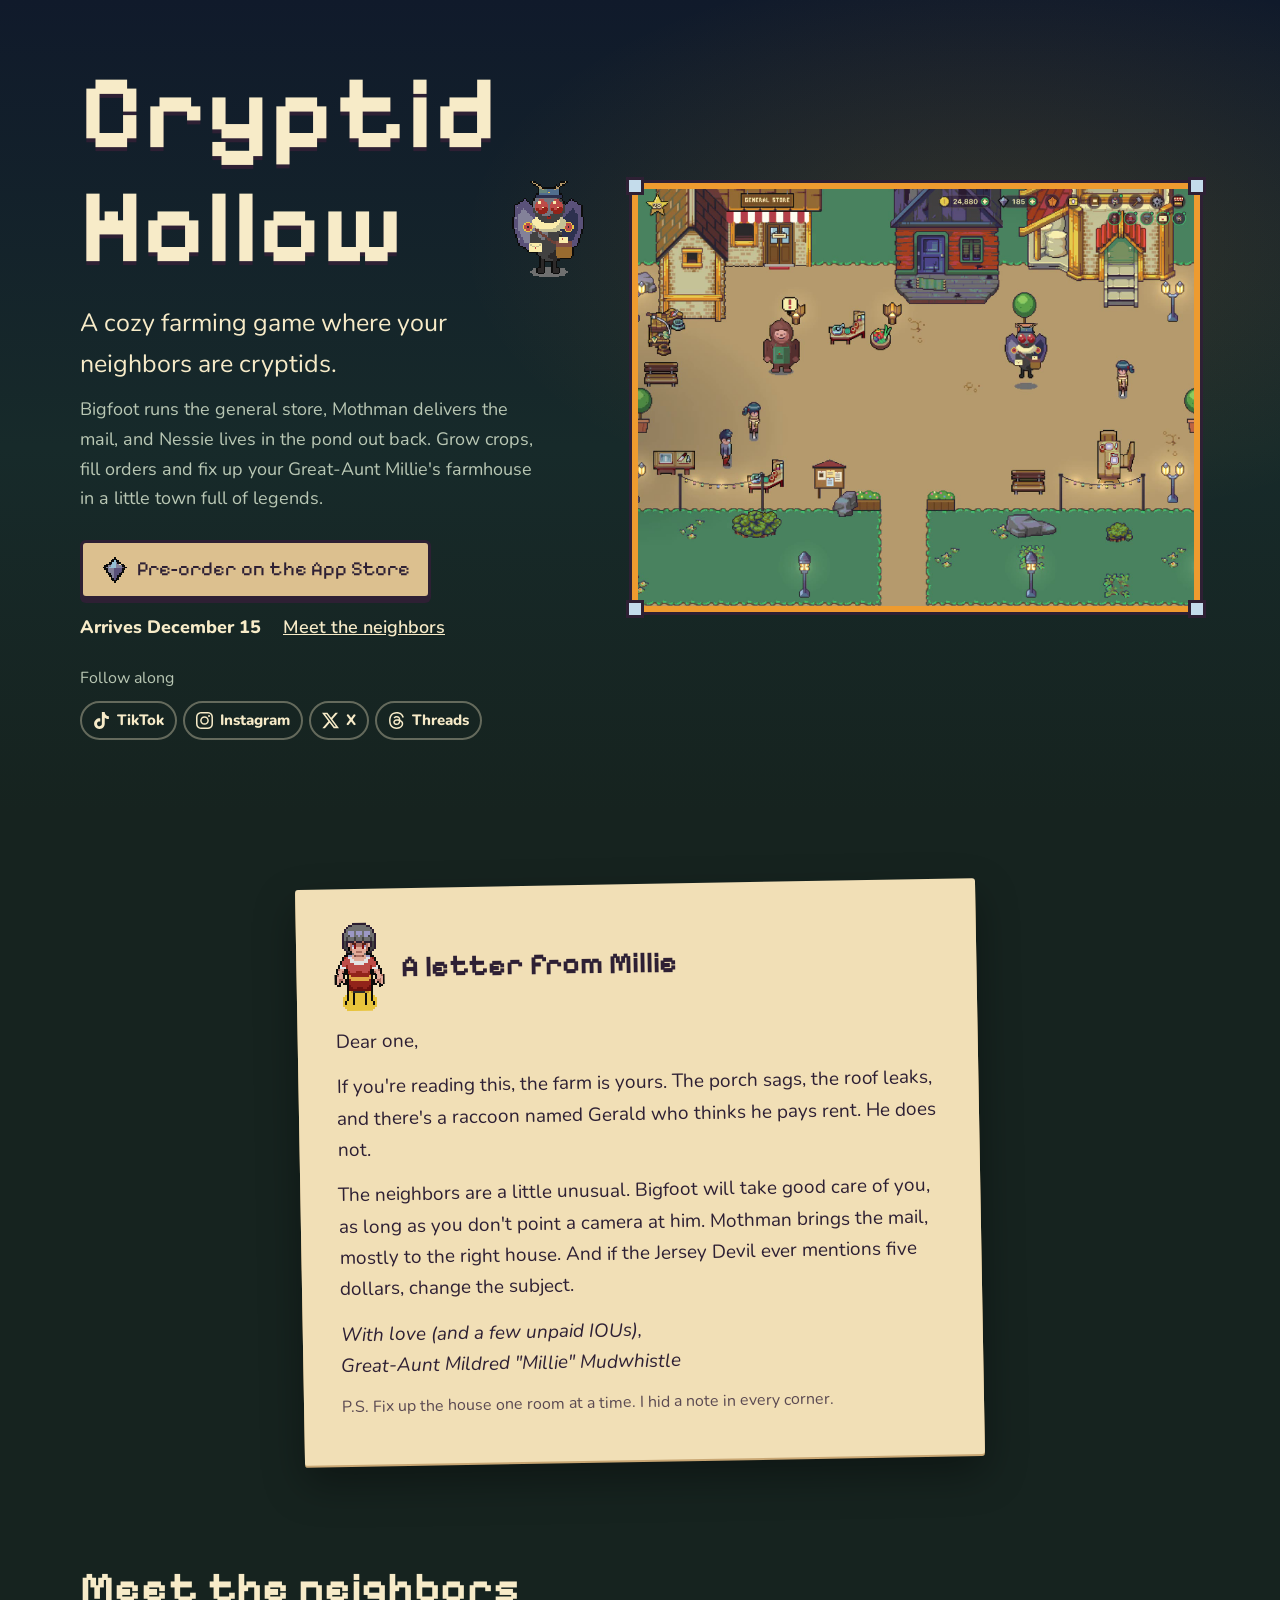
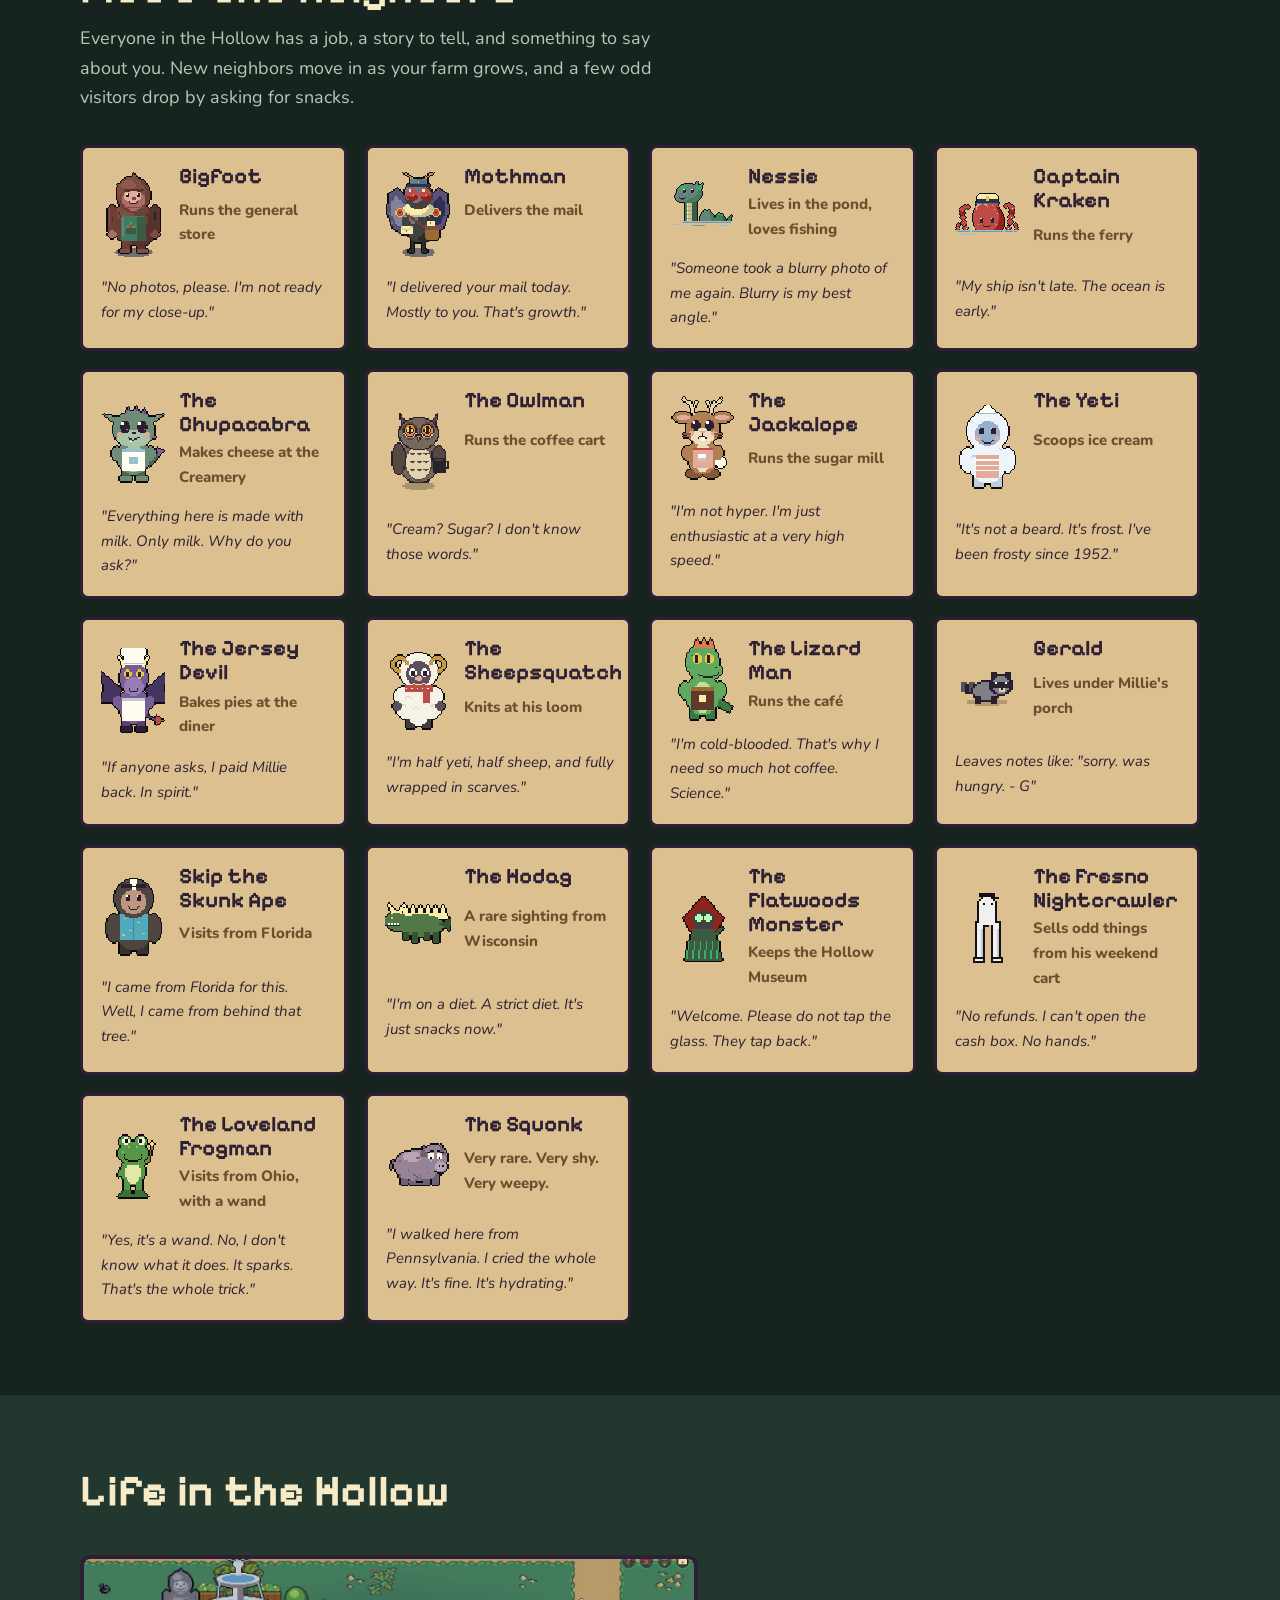
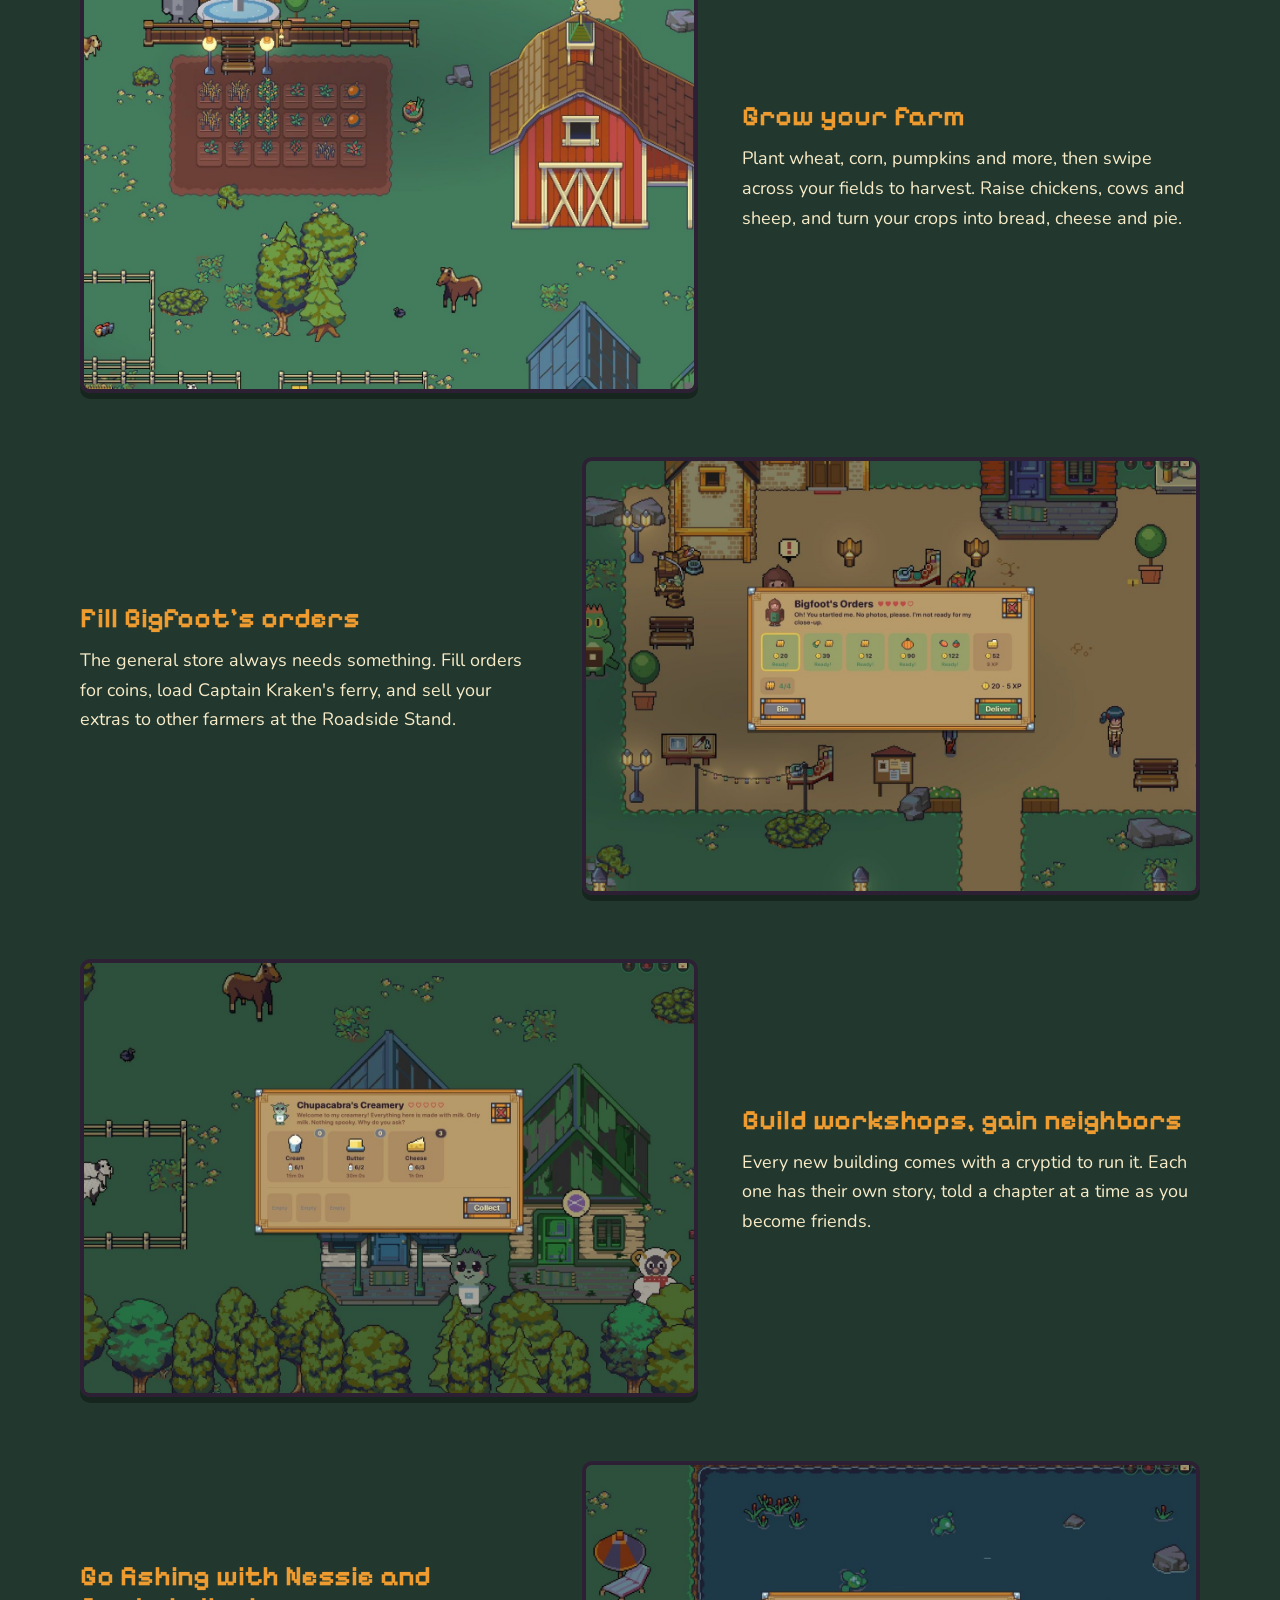
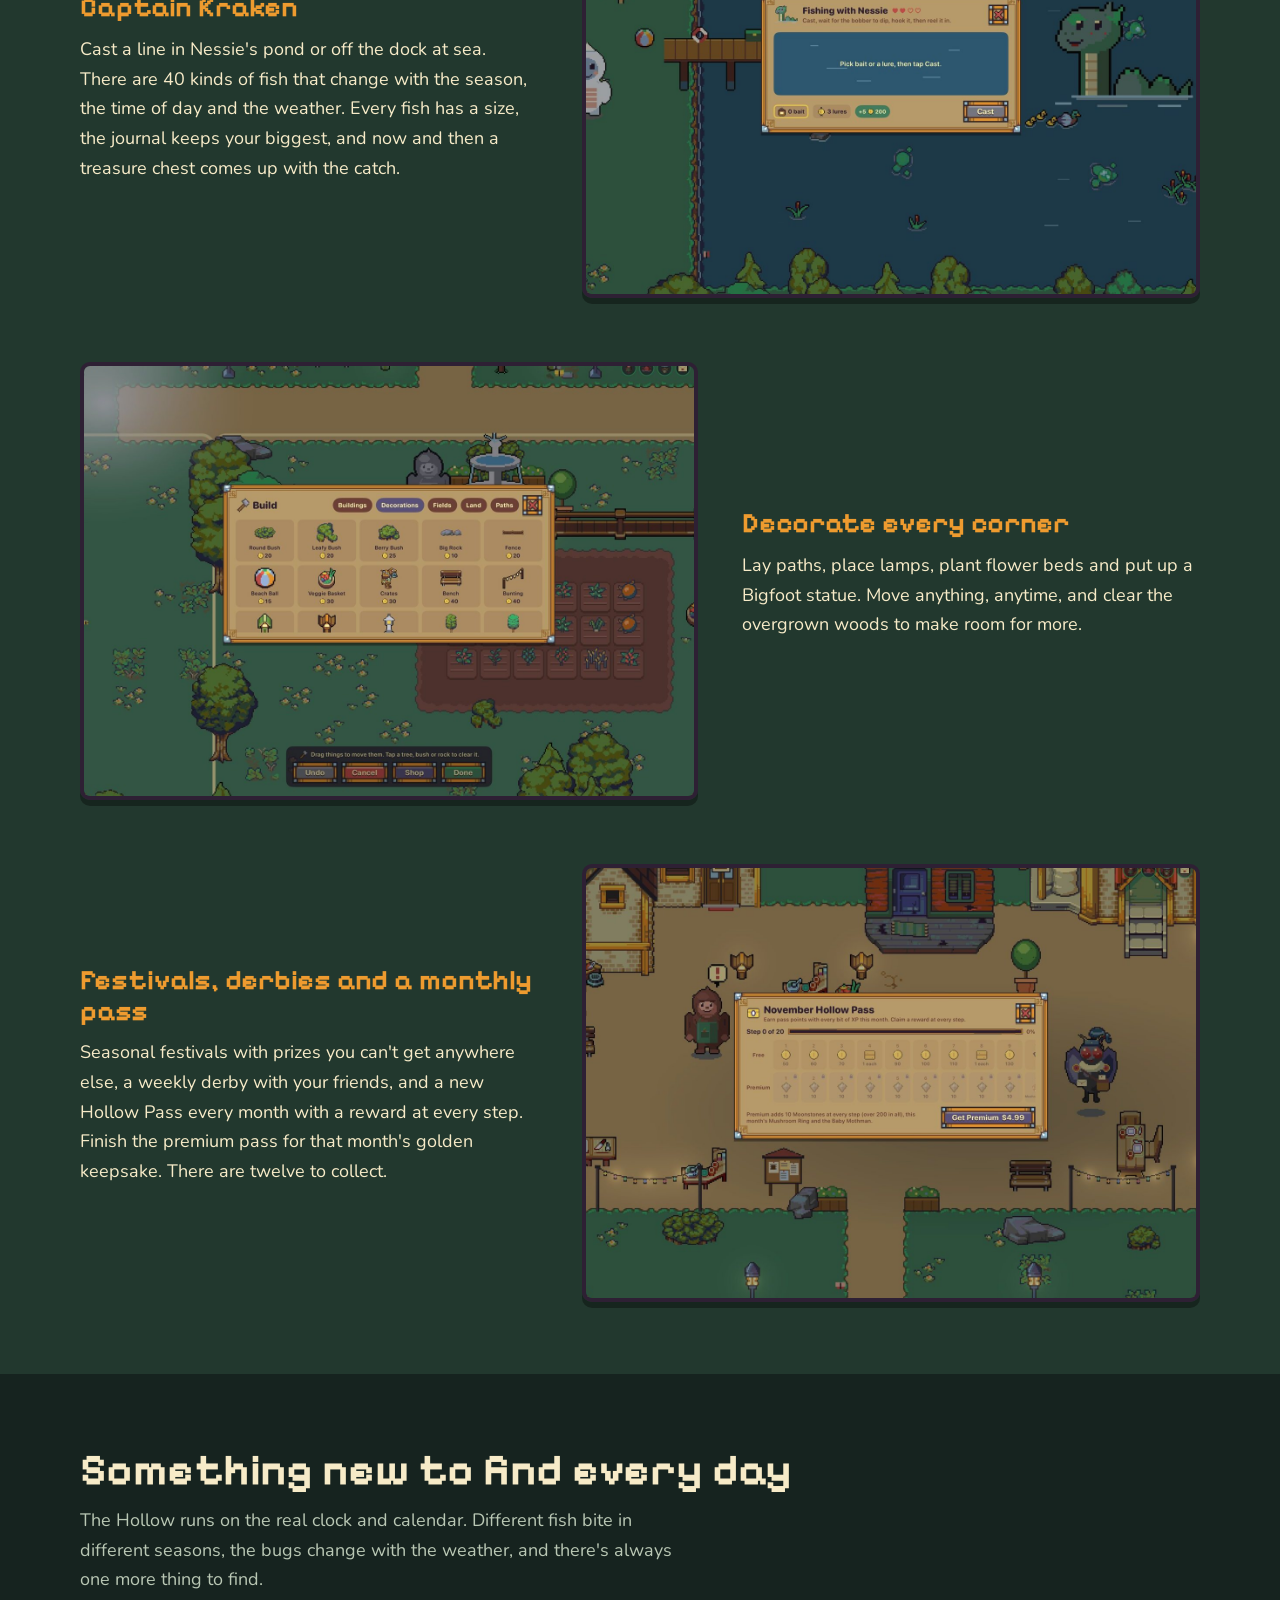
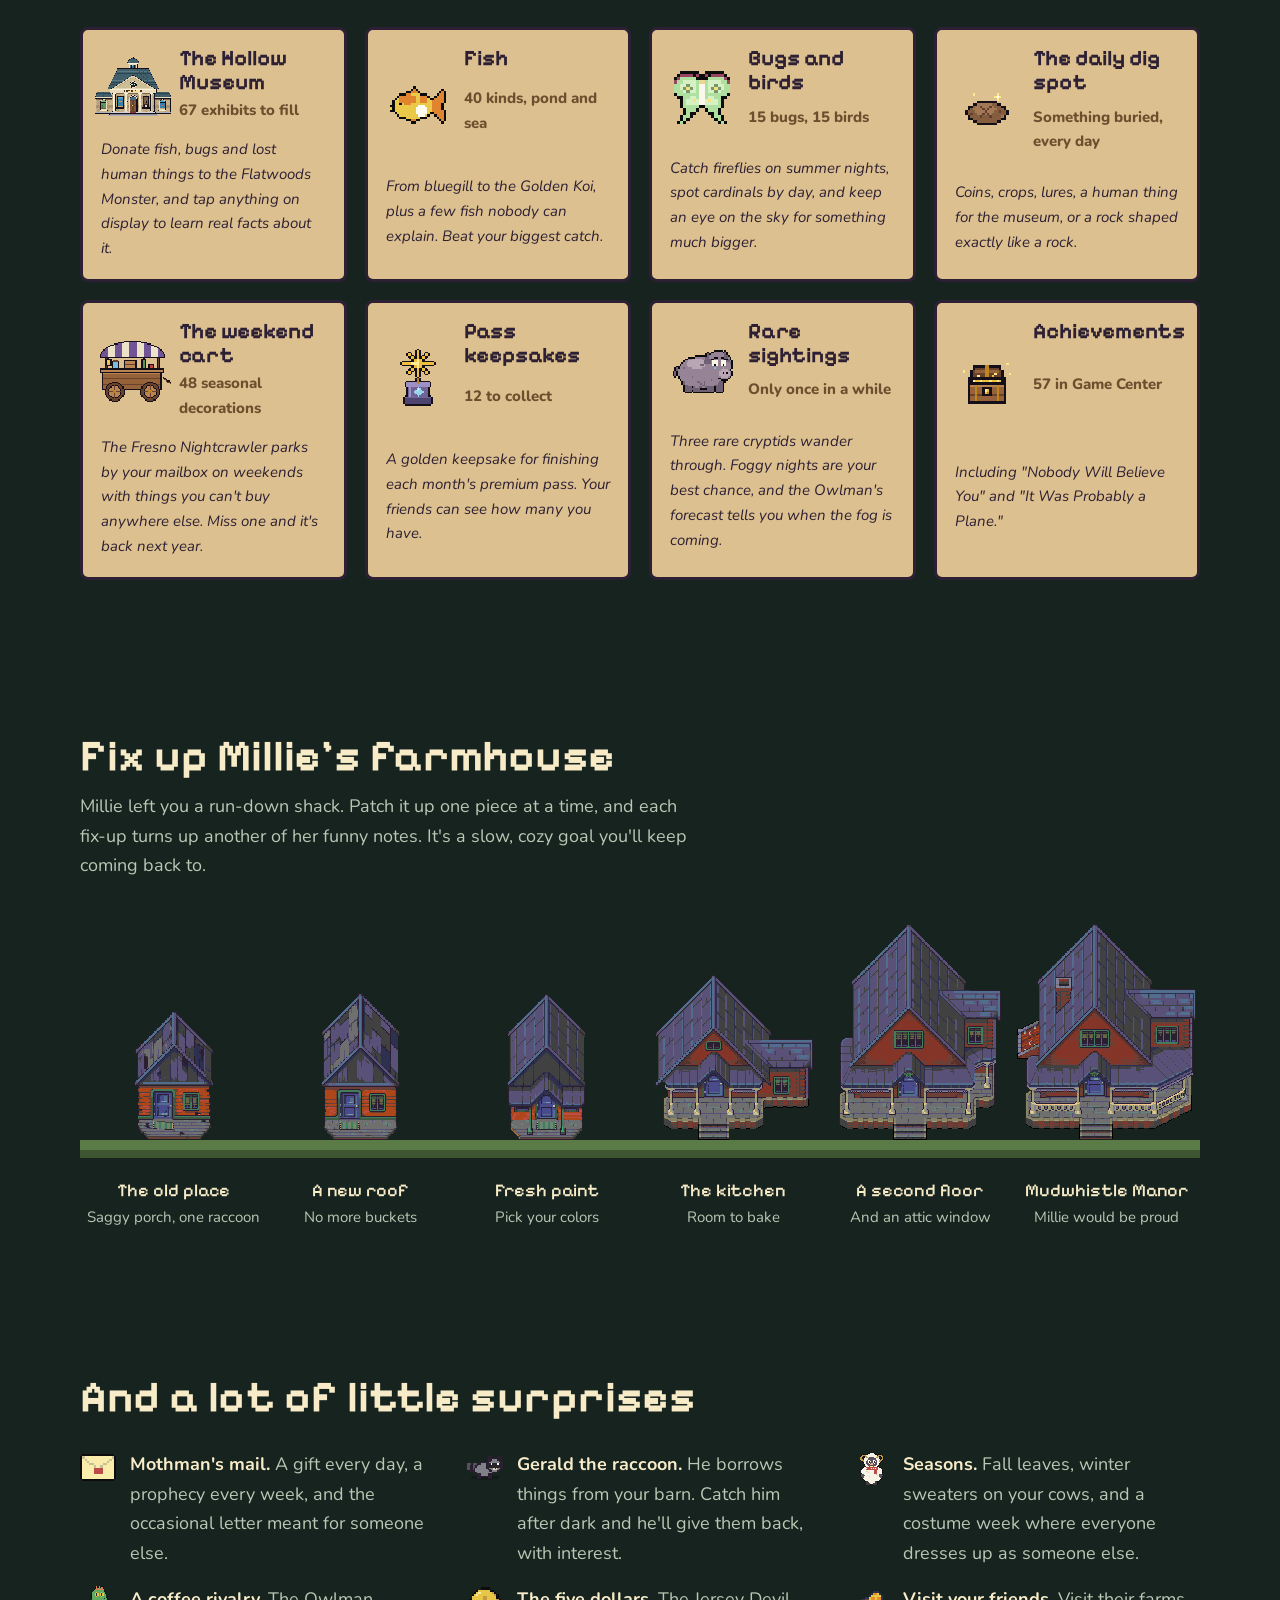
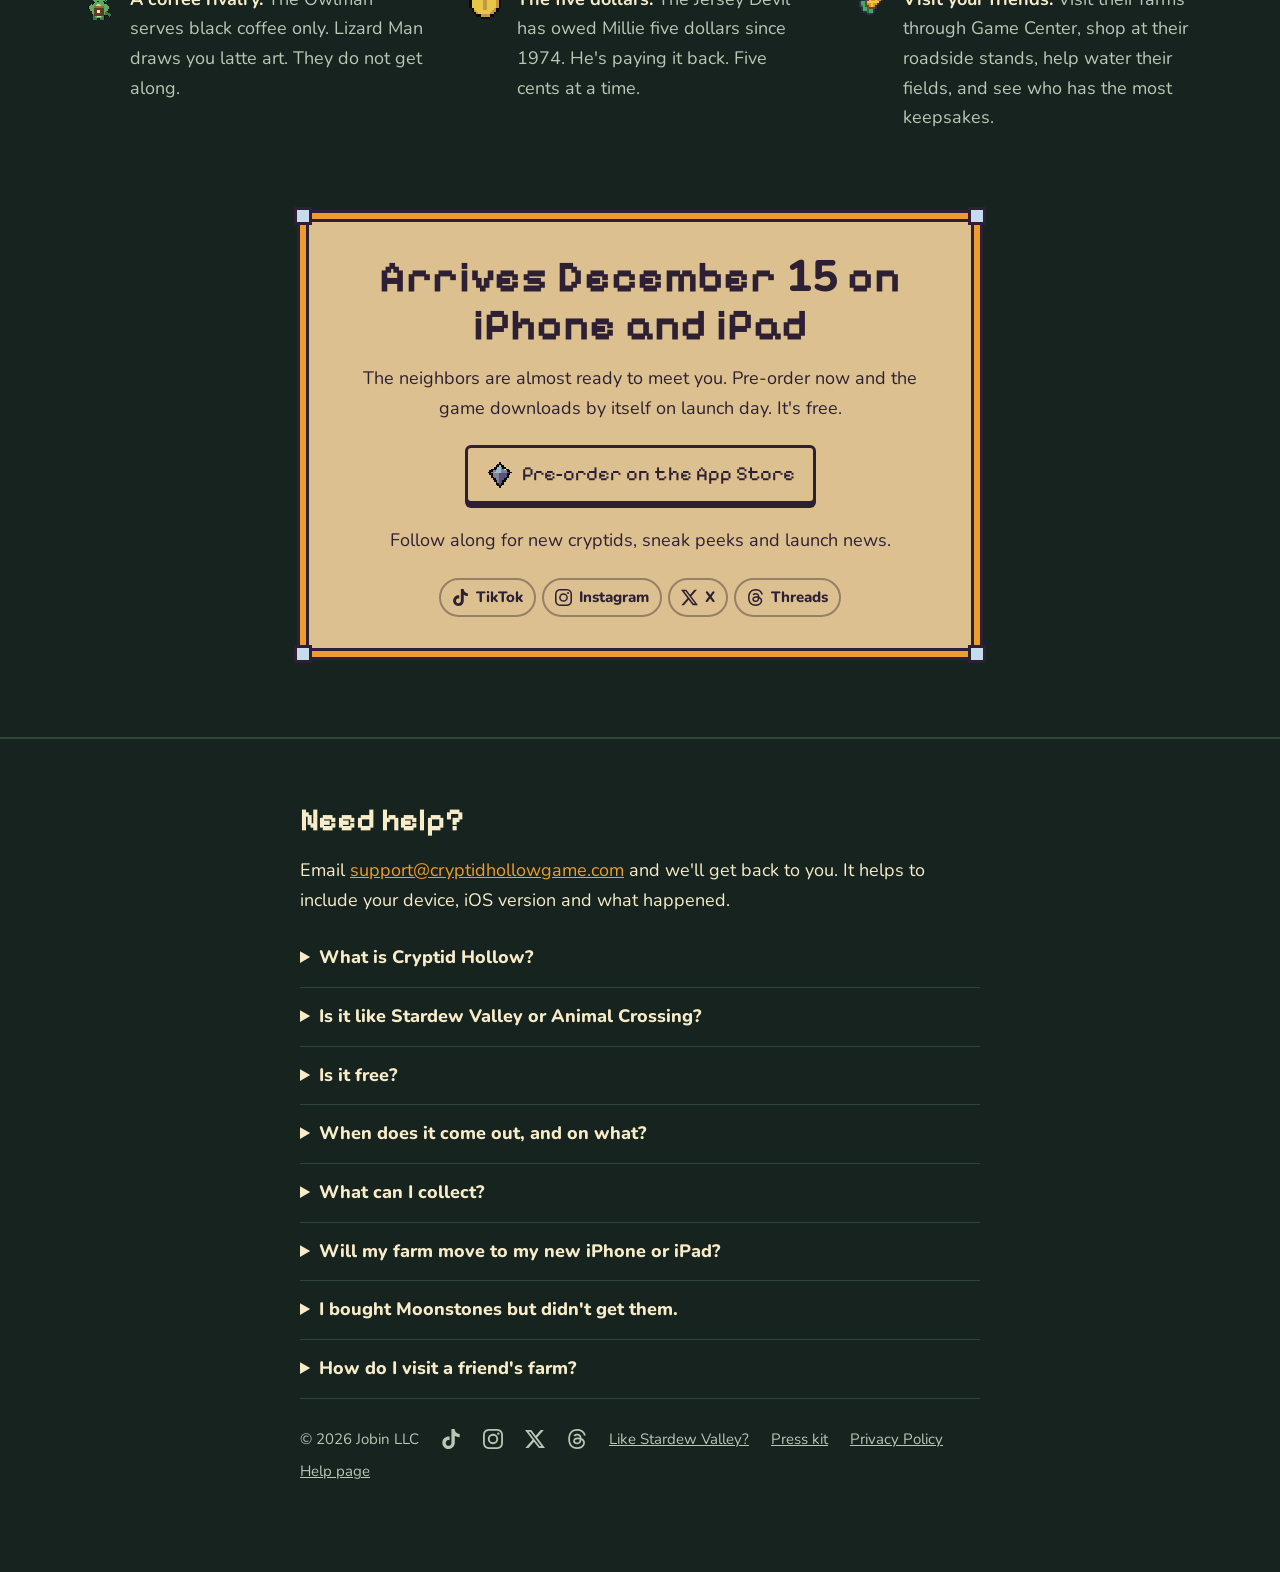
==== commit 15815d5b: "Website: new cryptids, a collecting section, readable launch date, fresher search data Co-Authored-B" ====
--- a/index.html
+++ b/index.html
@@ -4,7 +4,7 @@
 <meta charset="utf-8">
 <meta name="viewport" content="width=device-width, initial-scale=1">
 <title>Cryptid Hollow: A Cozy Farming Game With Cryptids for iPhone and iPad</title>
-<meta name="description" content="A cozy farming game for iPhone and iPad where Bigfoot runs the general store, Mothman delivers the mail and Nessie lives in the pond. Pre-order now. Arrives December 15.">
+<meta name="description" content="A free cozy farming game for iPhone and iPad where Bigfoot runs the general store and Mothman delivers the mail. Farm, fish 40 kinds of fish, fill a museum and collect bugs, birds and keepsakes. Pre-order now, arrives December 15.">
 <meta property="og:title" content="Cryptid Hollow">
 <meta property="og:description" content="A cozy farming game where your neighbors are cryptids. Pre-order now for iPhone and iPad. Arrives December 15.">
 <meta property="og:image" content="https://cryptidhollowgame.com/assets/shot_town.jpg">
@@ -13,7 +13,7 @@
 <link rel="canonical" href="https://cryptidhollowgame.com/">
 <meta name="apple-itunes-app" content="app-id=6833133647">
 <script type="application/ld+json">
-{"@context":"https://schema.org","@graph":[{"@type":["VideoGame","MobileApplication"],"@id":"https://cryptidhollowgame.com/#game","name":"Cryptid Hollow","url":"https://cryptidhollowgame.com/","description":"A free cozy farming and life sim game for iPhone and iPad where your neighbors are cryptids. Bigfoot runs the general store, Mothman delivers the mail and Nessie lives in the pond.","genre":["Cozy game","Farming simulation","Life simulation"],"gamePlatform":["iPhone","iPad"],"operatingSystem":"iOS 17 or later","applicationCategory":"GameApplication","datePublished":"2026-12-15","image":"https://cryptidhollowgame.com/assets/shot_town.jpg","installUrl":"https://apps.apple.com/app/id6833133647","playMode":["SinglePlayer","MultiPlayer"],"inLanguage":"en","keywords":"cozy farming game, games like Stardew Valley, games like Animal Crossing, games like Hay Day, cryptid game, Bigfoot, Mothman, iPhone farming game","offers":{"@type":"Offer","price":"0","priceCurrency":"USD","availability":"https://schema.org/PreOrder","availabilityStarts":"2026-12-15","url":"https://apps.apple.com/app/id6833133647"},"author":{"@id":"https://cryptidhollowgame.com/#org"},"publisher":{"@id":"https://cryptidhollowgame.com/#org"}},{"@type":"Organization","@id":"https://cryptidhollowgame.com/#org","name":"Jobin LLC","url":"https://cryptidhollowgame.com/","email":"support@cryptidhollowgame.com","sameAs":["https://www.tiktok.com/@cryptidhollowgame","https://www.instagram.com/cryptidhollowgame/","https://x.com/cryptidhollowg","https://www.threads.com/@cryptidhollowgame"]},{"@type":"FAQPage","mainEntity":[{"@type":"Question","name":"What is Cryptid Hollow?","acceptedAnswer":{"@type":"Answer","text":"Cryptid Hollow is a free cozy farming game for iPhone and iPad where your neighbors are cryptids. You grow crops, raise animals, fish, fill orders and fix up your Great-Aunt Millie's farmhouse in a town where Bigfoot runs the general store and Mothman delivers the mail."}},{"@type":"Question","name":"Is Cryptid Hollow like Stardew Valley or Animal Crossing?","acceptedAnswer":{"@type":"Answer","text":"Yes, in spirit. It has farming, fishing, a museum to fill, seasons, weather and neighbors to befriend, like Stardew Valley, and it follows the real clock and calendar, like Animal Crossing. There is no combat, and the neighbors are cryptids."}},{"@type":"Question","name":"Is Cryptid Hollow free?","acceptedAnswer":{"@type":"Answer","text":"Yes. It is free to download and play, with optional in-app purchases and no ads."}},{"@type":"Question","name":"When does Cryptid Hollow come out, and on what?","acceptedAnswer":{"@type":"Answer","text":"December 15, 2026, on iPhone and iPad with iOS 17 or later. Pre-orders are open on the App Store now."}}]}]}
+{"@context":"https://schema.org","@graph":[{"@type":["VideoGame","MobileApplication"],"@id":"https://cryptidhollowgame.com/#game","name":"Cryptid Hollow","url":"https://cryptidhollowgame.com/","description":"A free cozy farming and life sim game for iPhone and iPad where your neighbors are cryptids. Grow crops, raise animals, fish 40 kinds of fish, fill the Hollow Museum, catch bugs, spot birds and rare cryptids, and decorate a town where Bigfoot runs the general store and Mothman delivers the mail.","genre":["Cozy game","Farming simulation","Life simulation"],"gamePlatform":["iPhone","iPad"],"operatingSystem":"iOS 17 or later","applicationCategory":"GameApplication","datePublished":"2026-12-15","image":"https://cryptidhollowgame.com/assets/shot_town.jpg","installUrl":"https://apps.apple.com/app/id6833133647","playMode":["SinglePlayer","MultiPlayer"],"inLanguage":"en","keywords":"cozy farming game, cozy game, life sim, games like Stardew Valley, games like Animal Crossing, games like Hay Day, iPhone farming game, iPad farming game, fishing game, museum collecting game, cryptid game, Bigfoot game, Mothman game","offers":{"@type":"Offer","price":"0","priceCurrency":"USD","availability":"https://schema.org/PreOrder","availabilityStarts":"2026-12-15","url":"https://apps.apple.com/app/id6833133647"},"author":{"@id":"https://cryptidhollowgame.com/#org"},"publisher":{"@id":"https://cryptidhollowgame.com/#org"},"numberOfPlayers":{"@type":"QuantitativeValue","minValue":1}},{"@type":"Organization","@id":"https://cryptidhollowgame.com/#org","name":"Jobin LLC","url":"https://cryptidhollowgame.com/","email":"support@cryptidhollowgame.com","sameAs":["https://www.tiktok.com/@cryptidhollowgame","https://www.instagram.com/cryptidhollowgame/","https://x.com/cryptidhollowg","https://www.threads.com/@cryptidhollowgame"]},{"@type":"FAQPage","mainEntity":[{"@type":"Question","name":"What is Cryptid Hollow?","acceptedAnswer":{"@type":"Answer","text":"Cryptid Hollow is a free cozy farming game for iPhone and iPad where your neighbors are cryptids. You grow crops, raise animals, fish, fill orders and fix up your Great-Aunt Millie's farmhouse in a town where Bigfoot runs the general store and Mothman delivers the mail."}},{"@type":"Question","name":"Is Cryptid Hollow like Stardew Valley or Animal Crossing?","acceptedAnswer":{"@type":"Answer","text":"Yes, in spirit. It has farming, fishing, a museum to fill, seasons, weather and neighbors to befriend, like Stardew Valley, and it follows the real clock and calendar, like Animal Crossing. There is no combat, and the neighbors are cryptids."}},{"@type":"Question","name":"Is Cryptid Hollow free?","acceptedAnswer":{"@type":"Answer","text":"Yes. It is free to download and play, with optional in-app purchases and no ads."}},{"@type":"Question","name":"When does Cryptid Hollow come out, and on what?","acceptedAnswer":{"@type":"Answer","text":"December 15, 2026, on iPhone and iPad with iOS 17 or later. Pre-orders are open on the App Store now."}},{"@type":"Question","name":"What can you collect in Cryptid Hollow?","acceptedAnswer":{"@type":"Answer","text":"40 kinds of fish, 15 bugs and 15 birds, 12 lost human things for the museum, 48 seasonal decorations from the weekend cart, 12 monthly Hollow Pass keepsakes and 3 rare cryptid sightings, plus 57 Game Center achievements."}},{"@type":"Question","name":"Does Cryptid Hollow follow the real time and seasons?","acceptedAnswer":{"@type":"Answer","text":"Yes. Fish, bugs and birds change with the real season, time of day and weather, the town clock shows the real time, and the weekend cart only comes on Saturdays and Sundays."}},{"@type":"Question","name":"Can I play Cryptid Hollow with friends?","acceptedAnswer":{"@type":"Answer","text":"Yes. Through Game Center you can visit friends' farms, buy from their roadside stands, help water their fields and compete in a weekly derby."}}]}]}
 </script>
 <meta name="twitter:card" content="summary_large_image">
 <link rel="icon" href="icon.png">
@@ -201,6 +201,11 @@
 a.badge { text-decoration: none; cursor: pointer; }
 a.badge:hover, a.badge:focus-visible { filter: brightness(1.08); outline: 3px solid var(--gold, #fad65c); outline-offset: 3px; }
 .arrives { font-weight: 800; }
+/* The pixel font's 5 looks like an S, so numbers in pixel headings use the body font. */
+.num { font-family: "Nunito", sans-serif; font-weight: 800; letter-spacing: 0; }
+.collect { padding: 72px 0; }
+.collect .neighbor img { width: 56px; }
+.collect .count { font-family: "Nunito", sans-serif; font-weight: 800; color: #6b4f2f; }
 /* ---------- Coming soon ---------- */
 .soon { padding: 0 0 80px; }
 .soon .frame { color: var(--ink); padding: 34px 36px; text-align: center; }
@@ -376,20 +381,32 @@
       <article class="neighbor">
         <img class="px" src="assets/sight_hodag.png" alt="" style="width:66px">
         <h3>The Hodag</h3>
-        <p class="job">Visits from Wisconsin</p>
+        <p class="job">A rare sighting from Wisconsin</p>
         <p class="says">"I'm on a diet. A strict diet. It's just snacks now."</p>
       </article>
       <article class="neighbor">
         <img class="px" src="assets/sight_flatwoods.png" alt="" style="width:45px">
         <h3>The Flatwoods Monster</h3>
-        <p class="job">Visits from space, probably</p>
-        <p class="says">"My ship runs on vegetables. That's the whole story."</p>
-      </article>
-      <article class="neighbor">
-        <img class="px" src="assets/sight_nightcrawler.png" alt="" style="width:40px">
+        <p class="job">Keeps the Hollow Museum</p>
+        <p class="says">"Welcome. Please do not tap the glass. They tap back."</p>
+      </article>
+      <article class="neighbor">
+        <img class="px" src="assets/nightcrawler.png" alt="" style="width:36px">
         <h3>The Fresno Nightcrawler</h3>
-        <p class="job">Visits from Fresno, slowly</p>
-        <p class="says">"People film me on security cameras. I just want groceries."</p>
+        <p class="job">Sells odd things from his weekend cart</p>
+        <p class="says">"No refunds. I can't open the cash box. No hands."</p>
+      </article>
+      <article class="neighbor">
+        <img class="px" src="assets/sight_frogman.png" alt="" style="width:46px">
+        <h3>The Loveland Frogman</h3>
+        <p class="job">Visits from Ohio, with a wand</p>
+        <p class="says">"Yes, it's a wand. No, I don't know what it does. It sparks. That's the whole trick."</p>
+      </article>
+      <article class="neighbor">
+        <img class="px" src="assets/sight_squonk.png" alt="" style="width:62px">
+        <h3>The Squonk</h3>
+        <p class="job">Very rare. Very shy. Very weepy.</p>
+        <p class="says">"I walked here from Pennsylvania. I cried the whole way. It's fine. It's hydrating."</p>
       </article>
     </div>
   </div>
@@ -423,8 +440,8 @@
       <div class="row">
         <div class="shot"><img src="assets/shot_fishing.jpg" alt="Fishing with Nessie on the pond" loading="lazy"></div>
         <div>
-          <h3>Go fishing with Nessie</h3>
-          <p>Cast a line in the pond, wait for the bobber to dip, and reel it in. Keep an eye out for the Golden Koi.</p>
+          <h3>Go fishing with Nessie and Captain Kraken</h3>
+          <p>Cast a line in Nessie's pond or off the dock at sea. There are 40 kinds of fish that change with the season, the time of day and the weather. Every fish has a size, the journal keeps your biggest, and now and then a treasure chest comes up with the catch.</p>
         </div>
       </div>
       <div class="row">
@@ -438,9 +455,66 @@
         <div class="shot"><img src="assets/shot_pass.jpg" alt="The town square with the Hollow Pass card" loading="lazy"></div>
         <div>
           <h3>Festivals, derbies and a monthly pass</h3>
-          <p>Seasonal festivals with prizes you can't get anywhere else, a weekly derby with your friends, and a new Hollow Pass every month with a reward at every step.</p>
+          <p>Seasonal festivals with prizes you can't get anywhere else, a weekly derby with your friends, and a new Hollow Pass every month with a reward at every step. Finish the premium pass for that month's golden keepsake. There are twelve to collect.</p>
         </div>
       </div>
+    </div>
+  </div>
+</section>
+
+<section class="collect" id="collect" aria-labelledby="collect-title">
+  <div class="wrap">
+    <h2 id="collect-title">Something new to find every day</h2>
+    <p class="section-intro">The Hollow runs on the real clock and calendar. Different fish bite in different seasons, the bugs change with the weather, and there's always one more thing to find.</p>
+    <div class="grid">
+      <article class="neighbor">
+        <img class="px" src="assets/museum.png" alt="" style="width:76px">
+        <h3>The Hollow Museum</h3>
+        <p class="job"><span class="count">67</span> exhibits to fill</p>
+        <p class="says">Donate fish, bugs and lost human things to the Flatwoods Monster, and tap anything on display to learn real facts about it.</p>
+      </article>
+      <article class="neighbor">
+        <img class="px" src="assets/fish_golden_koi.png" alt="">
+        <h3>Fish</h3>
+        <p class="job"><span class="count">40</span> kinds, pond and sea</p>
+        <p class="says">From bluegill to the Golden Koi, plus a few fish nobody can explain. Beat your biggest catch.</p>
+      </article>
+      <article class="neighbor">
+        <img class="px" src="assets/bug_luna_moth.png" alt="">
+        <h3>Bugs and birds</h3>
+        <p class="job"><span class="count">15</span> bugs, <span class="count">15</span> birds</p>
+        <p class="says">Catch fireflies on summer nights, spot cardinals by day, and keep an eye on the sky for something much bigger.</p>
+      </article>
+      <article class="neighbor">
+        <img class="px" src="assets/find_dig.png" alt="" style="width:48px">
+        <h3>The daily dig spot</h3>
+        <p class="job">Something buried, every day</p>
+        <p class="says">Coins, crops, lures, a human thing for the museum, or a rock shaped exactly like a rock.</p>
+      </article>
+      <article class="neighbor">
+        <img class="px" src="assets/peddler_cart.png" alt="" style="width:76px">
+        <h3>The weekend cart</h3>
+        <p class="job"><span class="count">48</span> seasonal decorations</p>
+        <p class="says">The Fresno Nightcrawler parks by your mailbox on weekends with things you can't buy anywhere else. Miss one and it's back next year.</p>
+      </article>
+      <article class="neighbor">
+        <img class="px" src="assets/pass_keepsake_12.png" alt="" style="width:44px">
+        <h3>Pass keepsakes</h3>
+        <p class="job"><span class="count">12</span> to collect</p>
+        <p class="says">A golden keepsake for finishing each month's premium pass. Your friends can see how many you have.</p>
+      </article>
+      <article class="neighbor">
+        <img class="px" src="assets/sight_squonk.png" alt="" style="width:62px">
+        <h3>Rare sightings</h3>
+        <p class="job">Only once in a while</p>
+        <p class="says">Three rare cryptids wander through. Foggy nights are your best chance, and the Owlman's forecast tells you when the fog is coming.</p>
+      </article>
+      <article class="neighbor">
+        <img class="px" src="assets/treasure_chest.png" alt="" style="width:48px">
+        <h3>Achievements</h3>
+        <p class="job"><span class="count">57</span> in Game Center</p>
+        <p class="says">Including "Nobody Will Believe You" and "It Was Probably a Plane."</p>
+      </article>
     </div>
   </div>
 </section>
@@ -495,7 +569,7 @@
       <li><img class="px" src="assets/sheepsquatch.png" alt=""><div><strong>Seasons.</strong> <span>Fall leaves, winter sweaters on your cows, and a costume week where everyone dresses up as someone else.</span></div></li>
       <li><img class="px" src="assets/lizardMan.png" alt=""><div><strong>A coffee rivalry.</strong> <span>The Owlman serves black coffee only. Lizard Man draws you latte art. They do not get along.</span></div></li>
       <li><img class="px" src="assets/coin.png" alt=""><div><strong>The five dollars.</strong> <span>The Jersey Devil has owed Millie five dollars since 1974. He's paying it back. Five cents at a time.</span></div></li>
-      <li><img class="px" src="assets/crop_corn_icon.png" alt=""><div><strong>Visit your friends.</strong> <span>Share your farm with a code, help water a friend's fields, and send gifts back and forth.</span></div></li>
+      <li><img class="px" src="assets/crop_corn_icon.png" alt=""><div><strong>Visit your friends.</strong> <span>Visit their farms through Game Center, shop at their roadside stands, help water their fields, and see who has the most keepsakes.</span></div></li>
     </ul>
   </div>
 </section>
@@ -504,7 +578,7 @@
   <div class="narrow">
     <div class="frame">
       <span class="stud-b"></span>
-      <h2 id="soon-title">Arrives December 15 on iPhone and iPad</h2>
+      <h2 id="soon-title">Arrives December <span class="num">15</span> on iPhone and iPad</h2>
       <p>The neighbors are almost ready to meet you. Pre-order now and the game downloads by itself on launch day. It's free.</p>
       <p><a class="badge" href="https://apps.apple.com/us/app/cryptid-hollow/id6833133647"><img class="px" src="assets/moonstone.png" alt="">Pre-order on the App Store</a></p>
       <p>Follow along for new cryptids, sneak peeks and launch news.</p>
@@ -537,6 +611,10 @@
     <details>
       <summary>When does it come out, and on what?</summary>
       <p>December 15, 2026, on iPhone and iPad with iOS 17 or later. Pre-orders are open on the App Store now.</p>
+    </details>
+    <details>
+      <summary>What can I collect?</summary>
+      <p>40 kinds of fish, 15 bugs and 15 birds, 12 lost human things for the museum, 48 seasonal decorations from the weekend cart, 12 monthly keepsakes and 3 rare cryptid sightings, plus 57 Game Center achievements.</p>
     </details>
     <details>
       <summary>Will my farm move to my new iPhone or iPad?</summary>
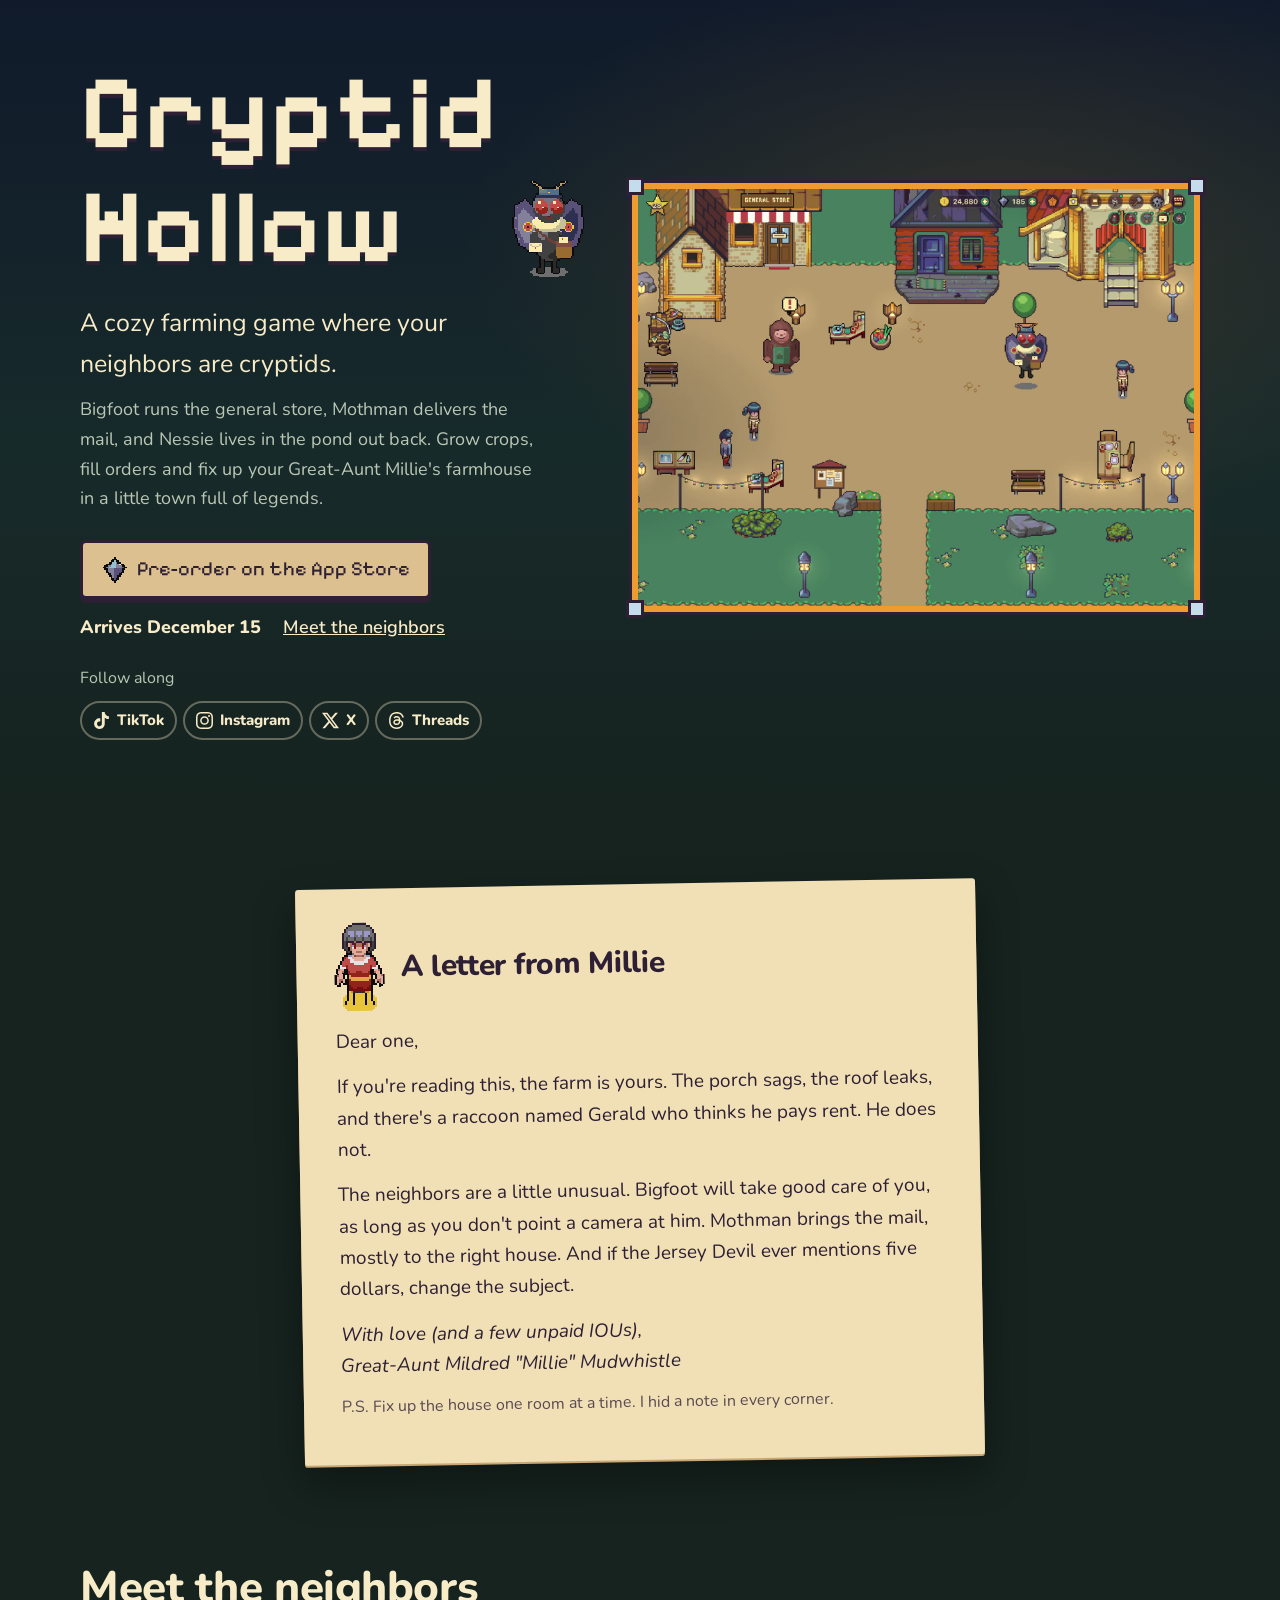
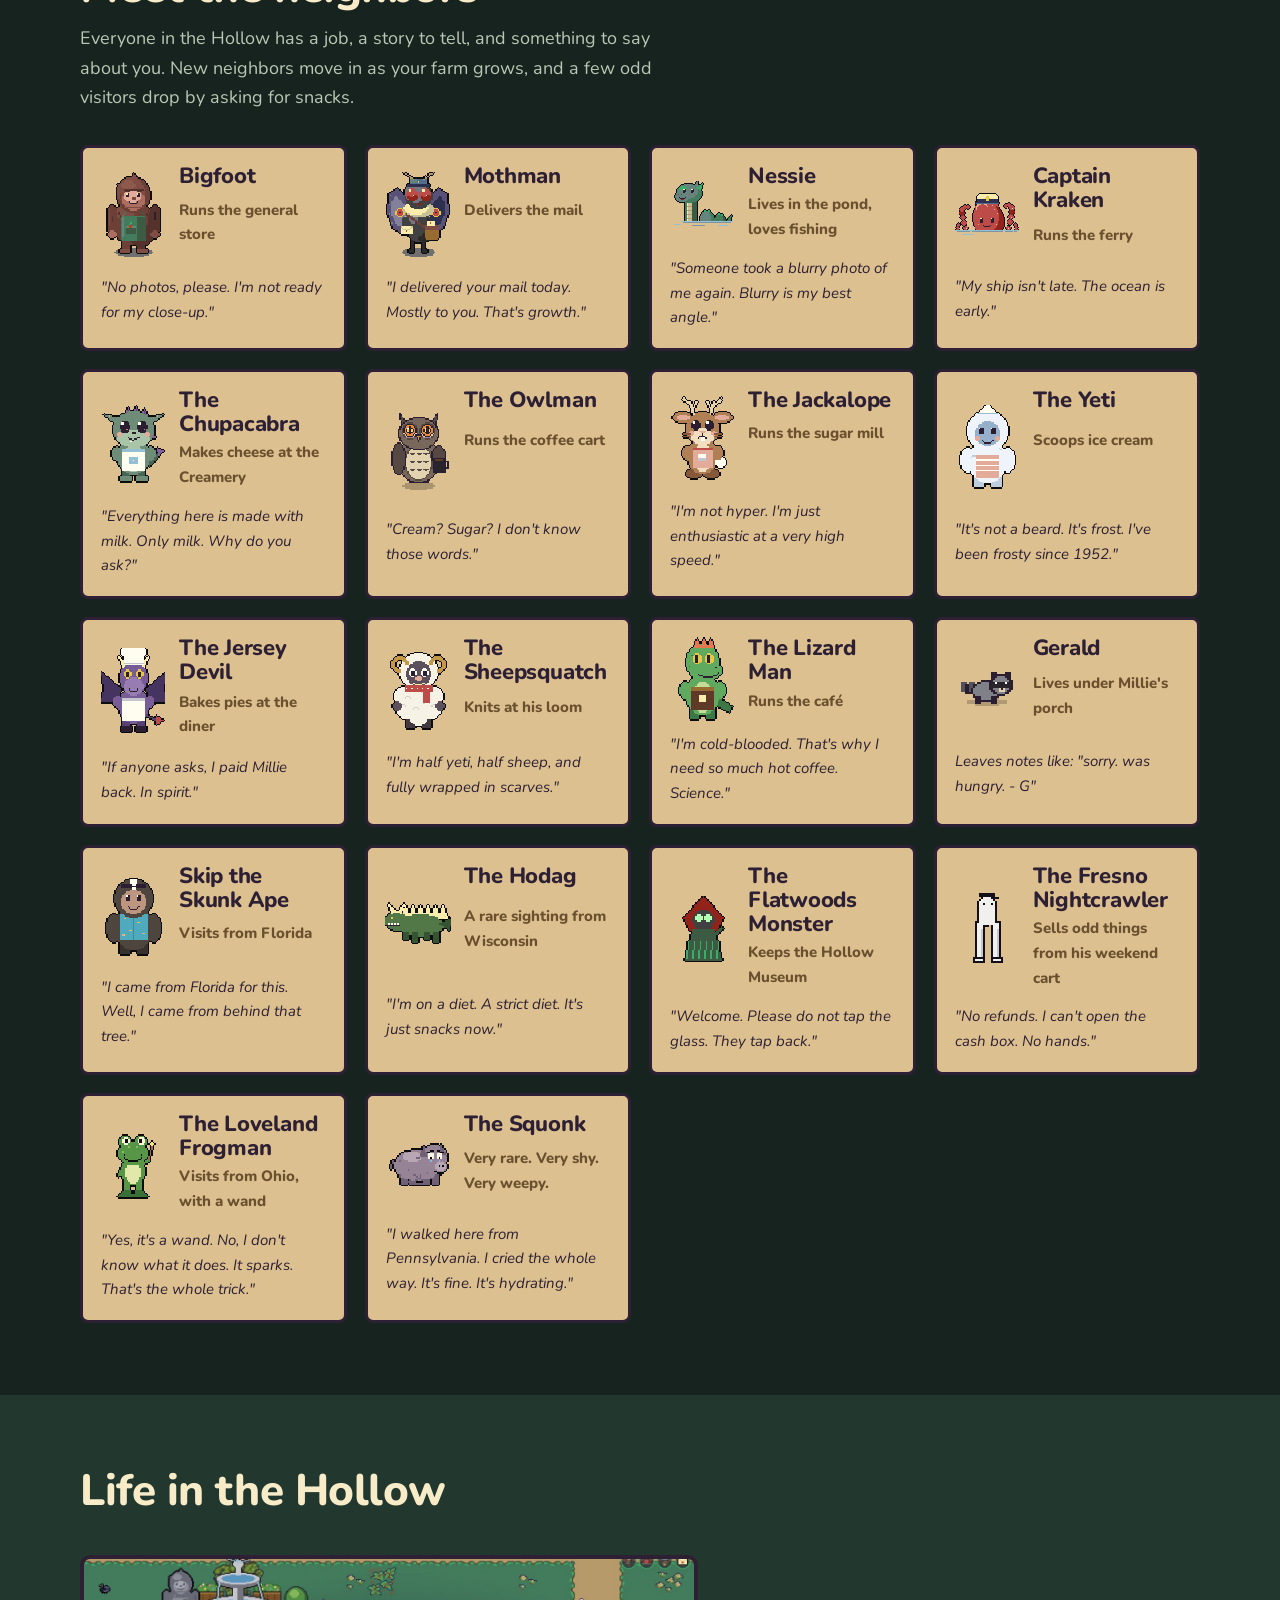
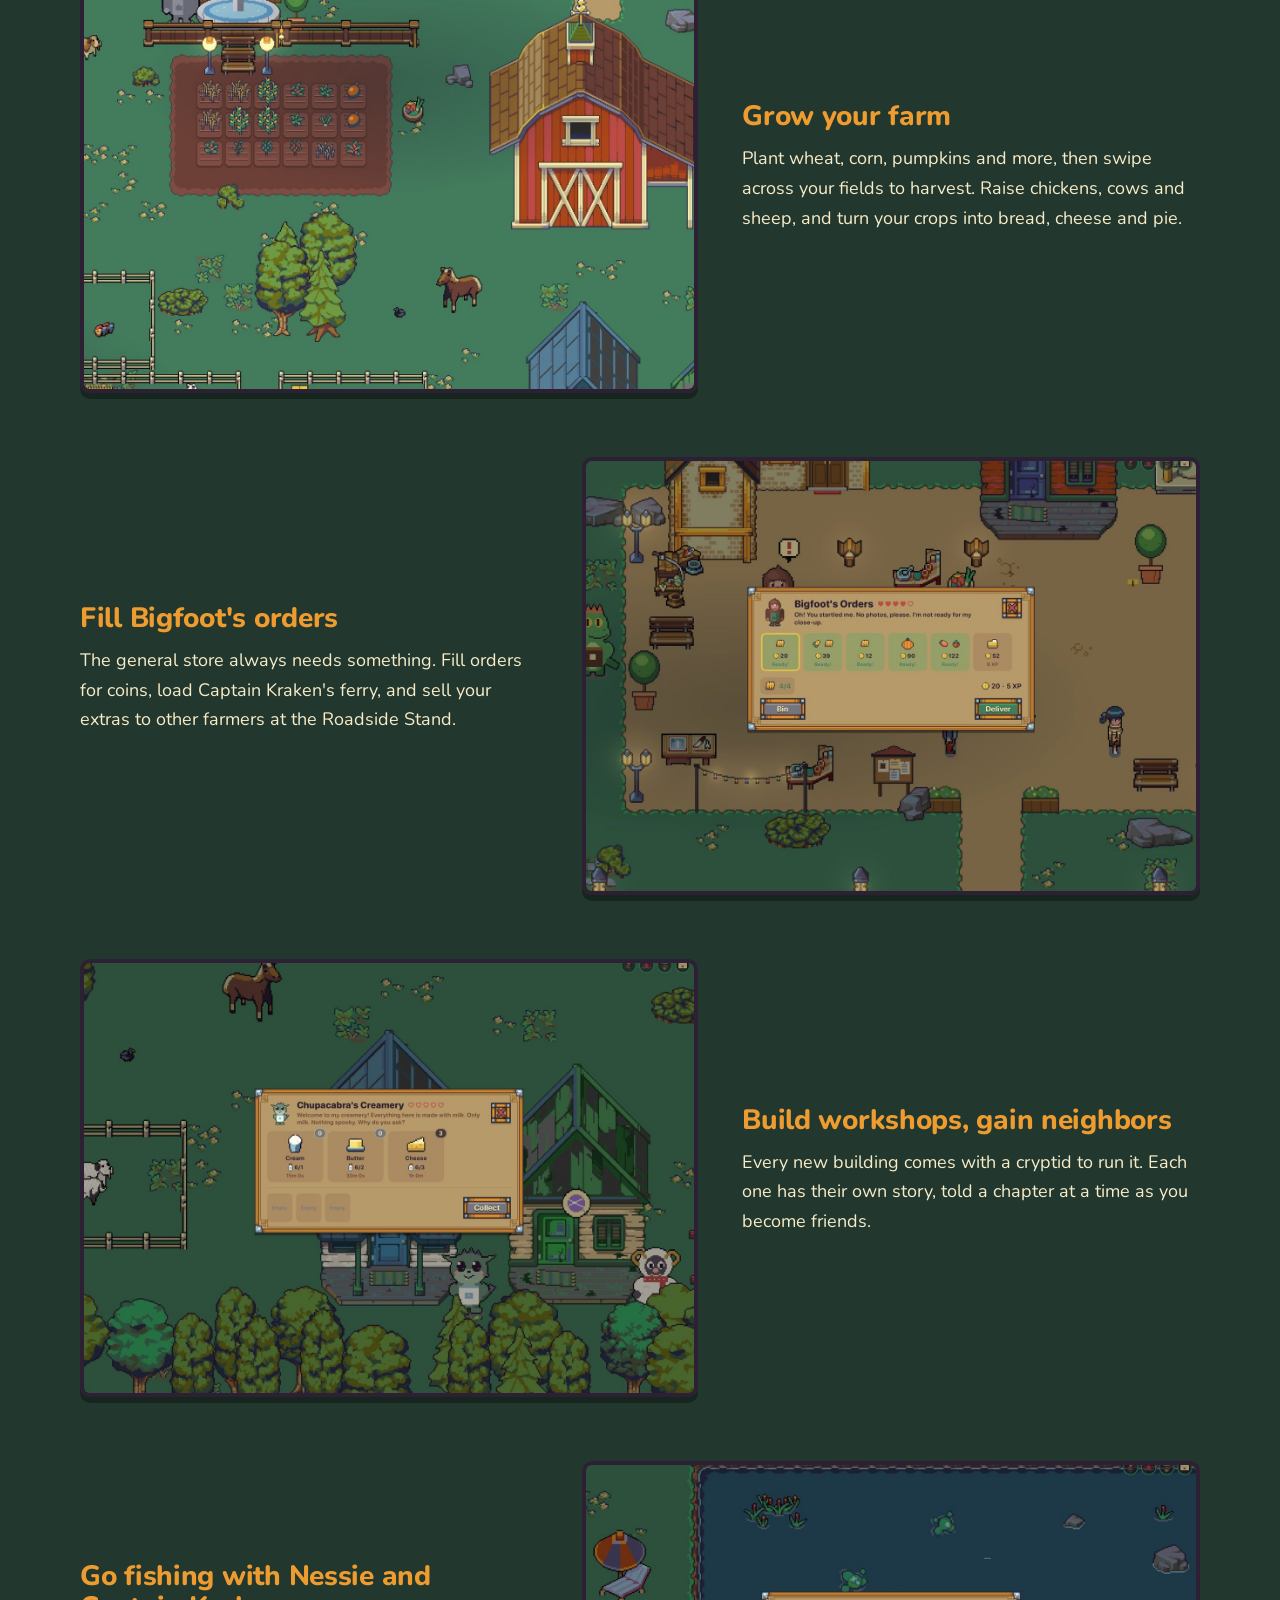
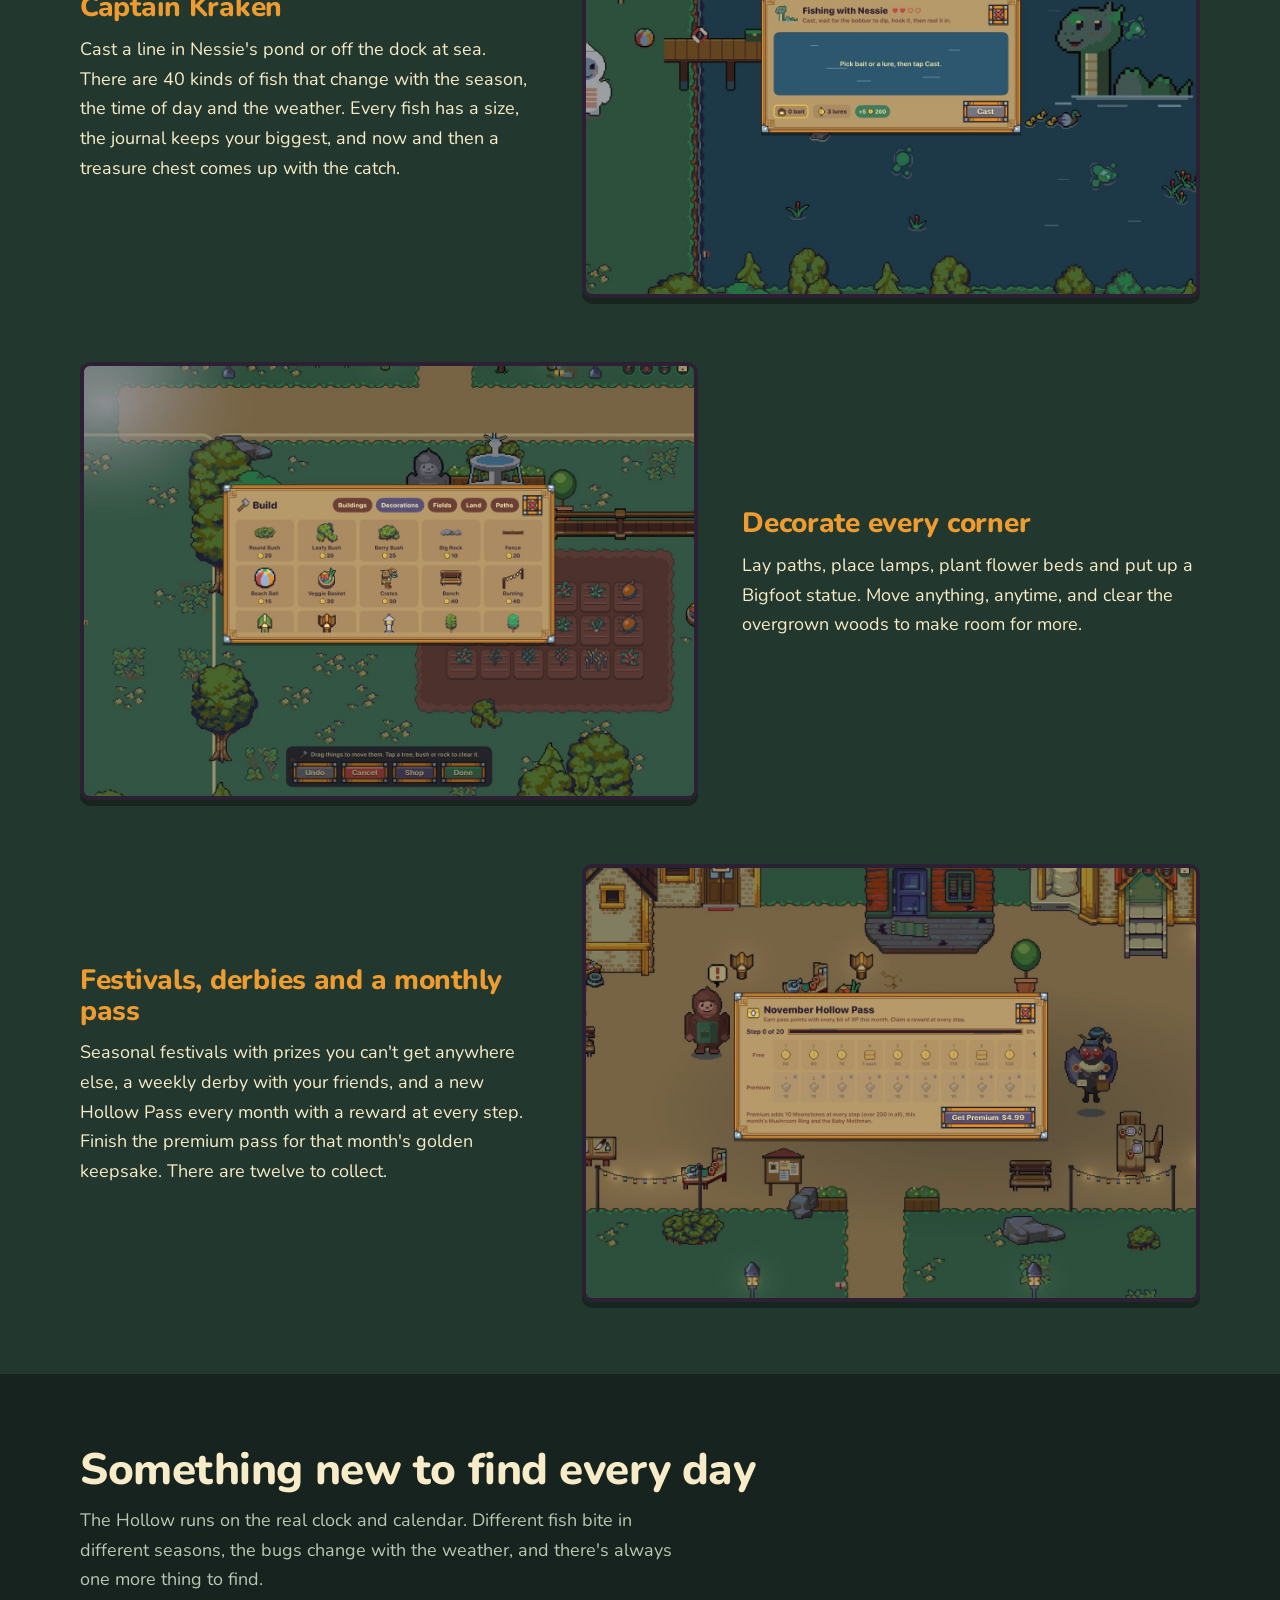
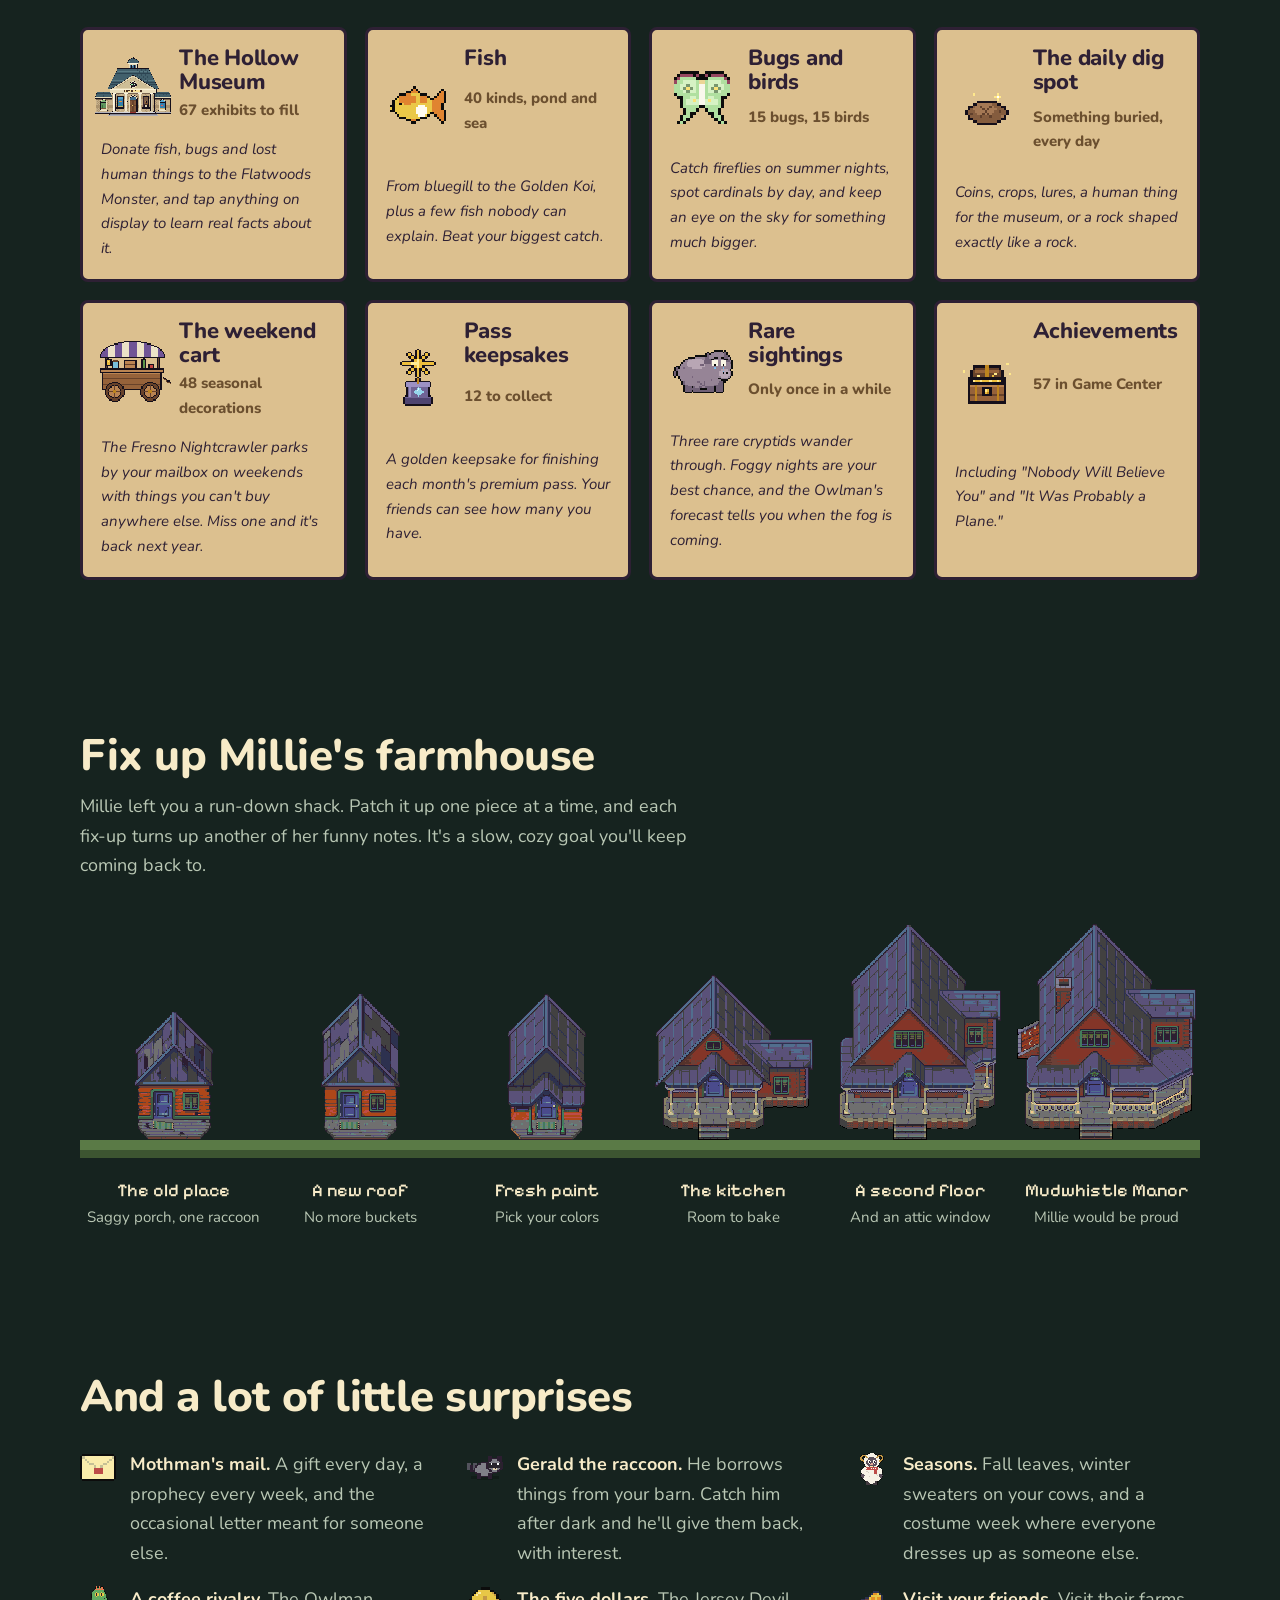
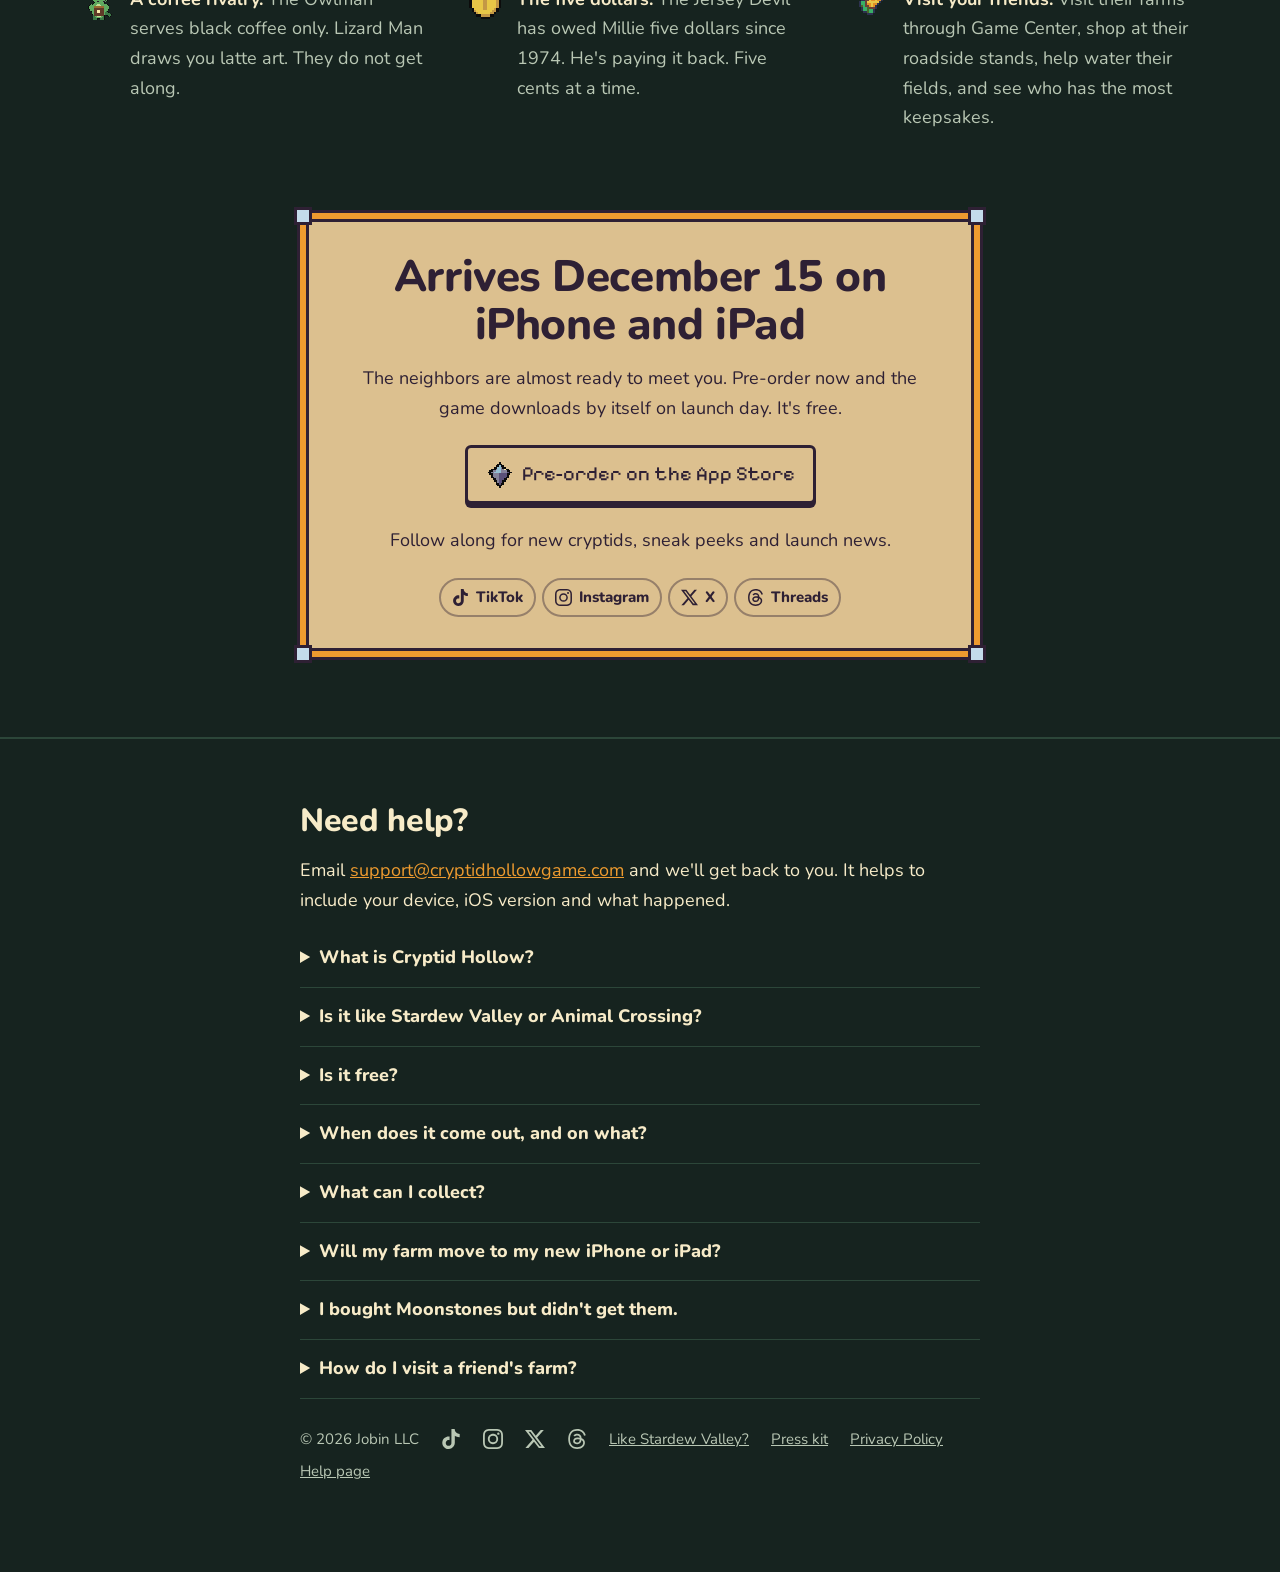
==== commit 6cac909f: "Readable section headings; on December 15 the site switches pre-order wording to Download now Co-Aut" ====
--- a/index.html
+++ b/index.html
@@ -44,7 +44,11 @@
 img.px { image-rendering: pixelated; image-rendering: crisp-edges; }
 a { color: var(--lamp); }
 a:focus-visible, button:focus-visible { outline: 3px solid var(--moon); outline-offset: 3px; border-radius: 4px; }
-h1, h2, h3 { font-family: "Pixelify Sans", "Nunito", sans-serif; font-weight: 700; line-height: 1.1; margin: 0; }
+h1, h2, h3 { font-family: "Pixelify Sans", "Nunito", sans-serif; font-weight: 700; line-height: 1.1; margin: 0; font-variant-ligatures: none; }
+/* Section headings are easier to read in the body font (Matt, 25 Nov). The pixel font stays for the logo,
+   the buttons and small labels. */
+h2, h3 { font-family: "Nunito", sans-serif; font-weight: 800; letter-spacing: -0.01em; }
+.badge, .stage strong { font-variant-ligatures: none; }
 h2 { font-size: clamp(30px, 5vw, 44px); color: var(--cream); }
 h3 { font-size: 24px; }
 p { margin: 0 0 14px; }
@@ -256,8 +260,8 @@
       <p class="tagline">A cozy farming game where your neighbors are cryptids.</p>
       <p class="detail">Bigfoot runs the general store, Mothman delivers the mail, and Nessie lives in the pond out back. Grow crops, fill orders and fix up your Great-Aunt Millie's farmhouse in a little town full of legends.</p>
       <div class="cta-row">
-        <a class="badge" href="https://apps.apple.com/us/app/cryptid-hollow/id6833133647"><img class="px" src="assets/moonstone.png" alt="">Pre-order on the App Store</a>
-        <span class="arrives">Arrives December 15</span>
+        <a class="badge" href="https://apps.apple.com/us/app/cryptid-hollow/id6833133647"><img class="px" src="assets/moonstone.png" alt=""><span data-launch="Download now on the App Store">Pre-order on the App Store</span></a>
+        <span class="arrives" data-launch="Out now on iPhone and iPad">Arrives December 15</span>
         <a class="textlink" href="#neighbors">Meet the neighbors</a>
       </div>
       <div class="follow">
@@ -578,9 +582,9 @@
   <div class="narrow">
     <div class="frame">
       <span class="stud-b"></span>
-      <h2 id="soon-title">Arrives December <span class="num">15</span> on iPhone and iPad</h2>
-      <p>The neighbors are almost ready to meet you. Pre-order now and the game downloads by itself on launch day. It's free.</p>
-      <p><a class="badge" href="https://apps.apple.com/us/app/cryptid-hollow/id6833133647"><img class="px" src="assets/moonstone.png" alt="">Pre-order on the App Store</a></p>
+      <h2 id="soon-title" data-launch="Out now on iPhone and iPad">Arrives December <span class="num">15</span> on iPhone and iPad</h2>
+      <p data-launch="The neighbors are ready to meet you. Download it today. It's free.">The neighbors are almost ready to meet you. Pre-order now and the game downloads by itself on launch day. It's free.</p>
+      <p><a class="badge" href="https://apps.apple.com/us/app/cryptid-hollow/id6833133647"><img class="px" src="assets/moonstone.png" alt=""><span data-launch="Download now on the App Store">Pre-order on the App Store</span></a></p>
       <p>Follow along for new cryptids, sneak peeks and launch news.</p>
       <ul class="social dark" aria-label="Follow Cryptid Hollow">
           <li><a href="https://www.tiktok.com/@cryptidhollowgame"><svg viewBox="0 0 24 24" aria-hidden="true" focusable="false"><path d="M12.525.02c1.31-.02 2.61-.01 3.91-.02.08 1.53.63 3.09 1.75 4.17 1.12 1.11 2.7 1.62 4.24 1.79v4.03c-1.44-.05-2.89-.35-4.2-.97-.57-.26-1.1-.59-1.62-.93-.01 2.92.01 5.84-.02 8.75-.08 1.4-.54 2.79-1.35 3.94-1.31 1.92-3.58 3.17-5.91 3.21-1.43.08-2.86-.31-4.08-1.03-2.02-1.19-3.44-3.37-3.65-5.71-.02-.5-.03-1-.01-1.49.18-1.9 1.12-3.72 2.58-4.96 1.66-1.44 3.98-2.13 6.15-1.72.02 1.48-.04 2.96-.04 4.44-.99-.32-2.15-.23-3.02.37-.63.41-1.11 1.04-1.36 1.75-.21.51-.15 1.07-.14 1.61.24 1.64 1.82 3.02 3.5 2.87 1.12-.01 2.19-.66 2.77-1.61.19-.33.4-.67.41-1.06.1-1.79.06-3.57.07-5.36.01-4.03-.01-8.05.02-12.07z"/></svg>TikTok</a></li>
@@ -610,7 +614,7 @@
     </details>
     <details>
       <summary>When does it come out, and on what?</summary>
-      <p>December 15, 2026, on iPhone and iPad with iOS 17 or later. Pre-orders are open on the App Store now.</p>
+      <p data-launch="It came out December 15, 2026, on iPhone and iPad with iOS 17 or later. It's free on the App Store now.">December 15, 2026, on iPhone and iPad with iOS 17 or later. Pre-orders are open on the App Store now.</p>
     </details>
     <details>
       <summary>What can I collect?</summary>
@@ -643,5 +647,12 @@
 </section>
 
 </main>
+<script>
+/* Launch day: from December 15, 2026 in the visitor's own time zone, pre-order wording becomes "Download". */
+(function () {
+  if (new Date() < new Date(2026, 11, 15)) return;
+  document.querySelectorAll("[data-launch]").forEach(function (el) { el.innerHTML = el.getAttribute("data-launch"); });
+})();
+</script>
 </body>
 </html>
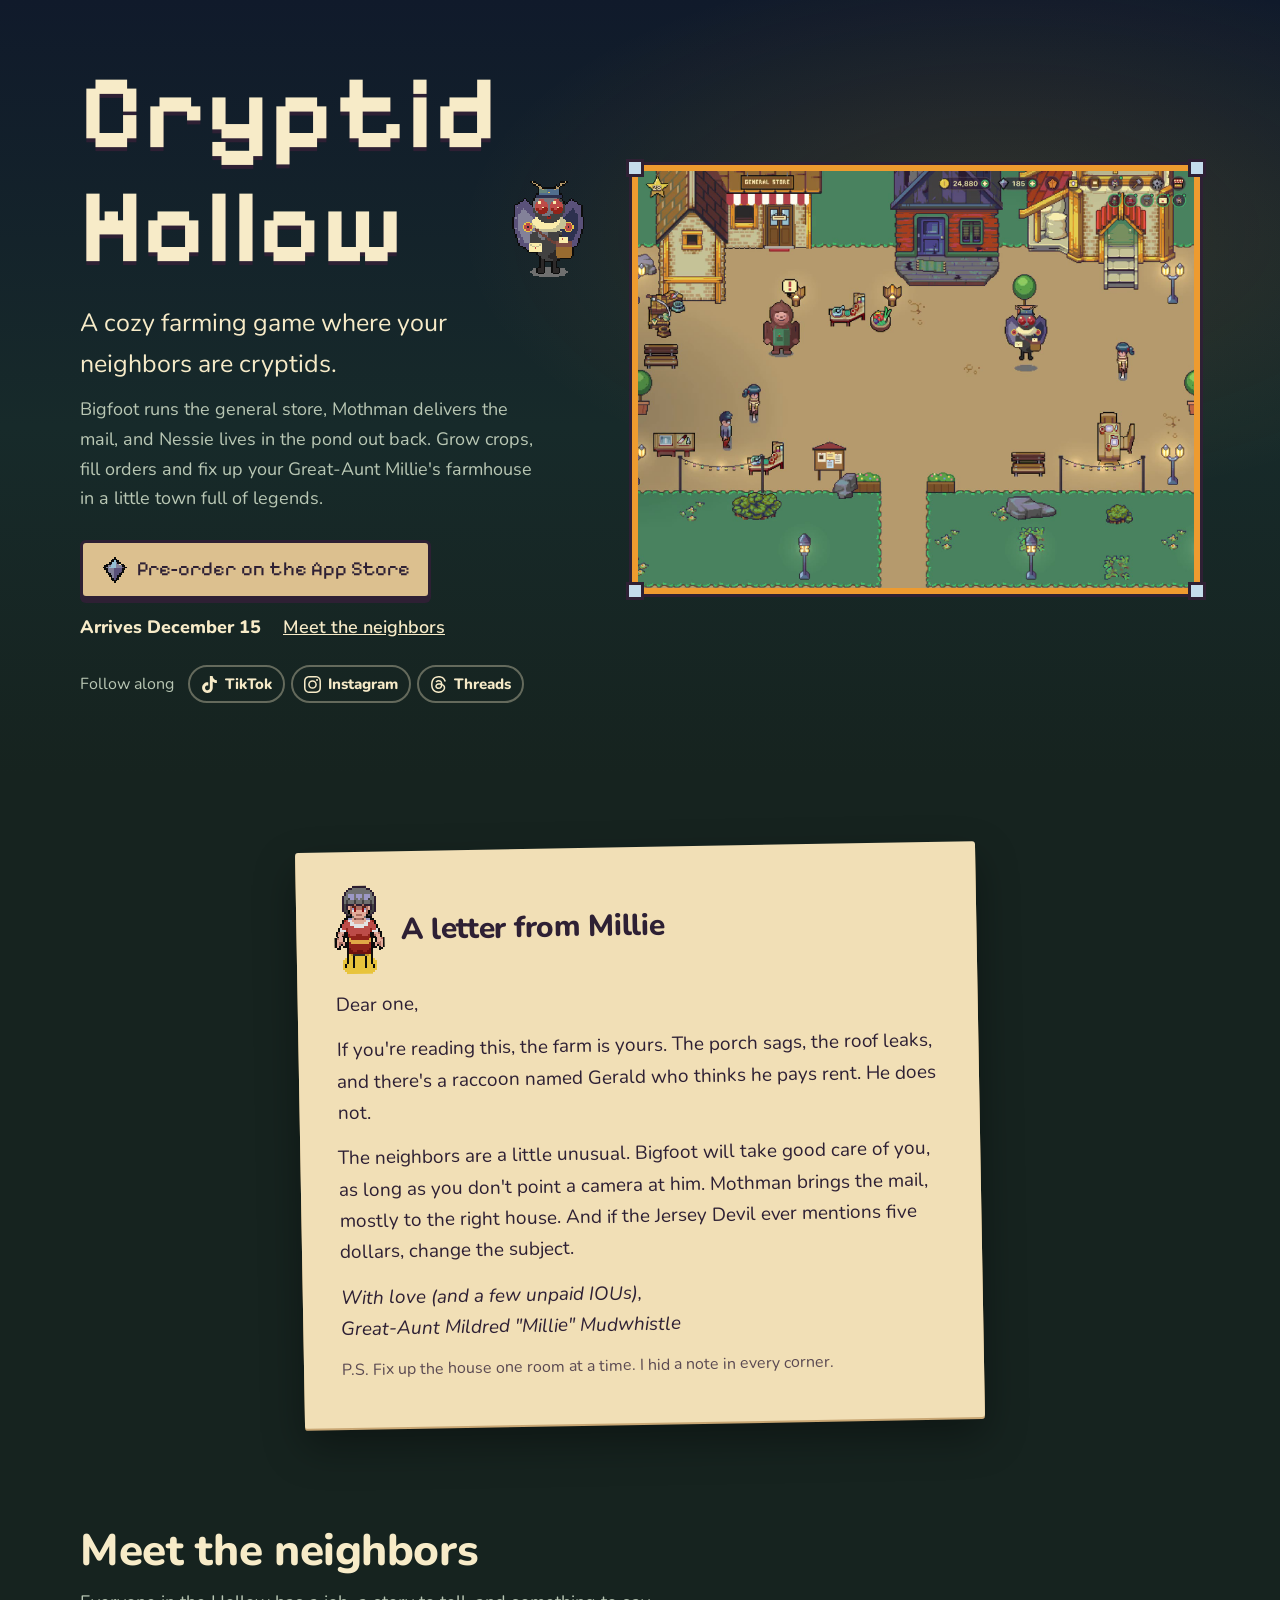
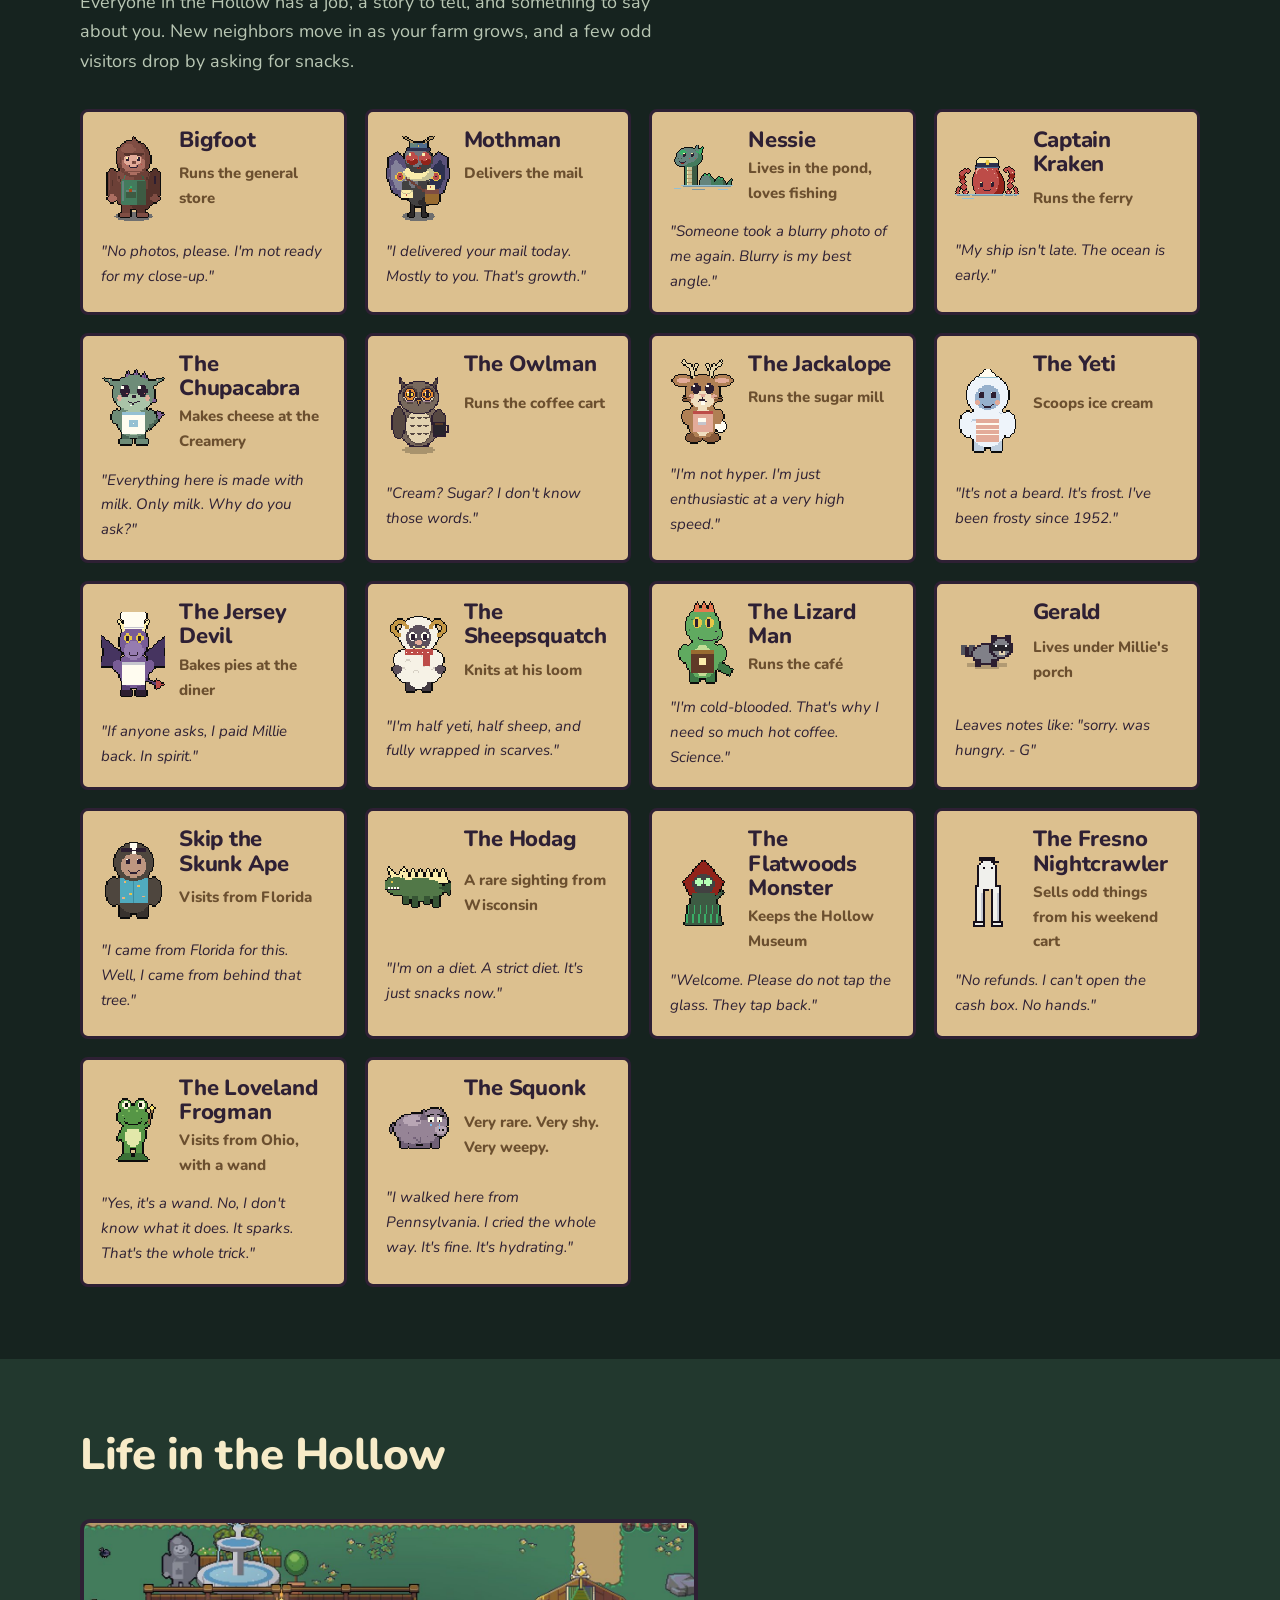
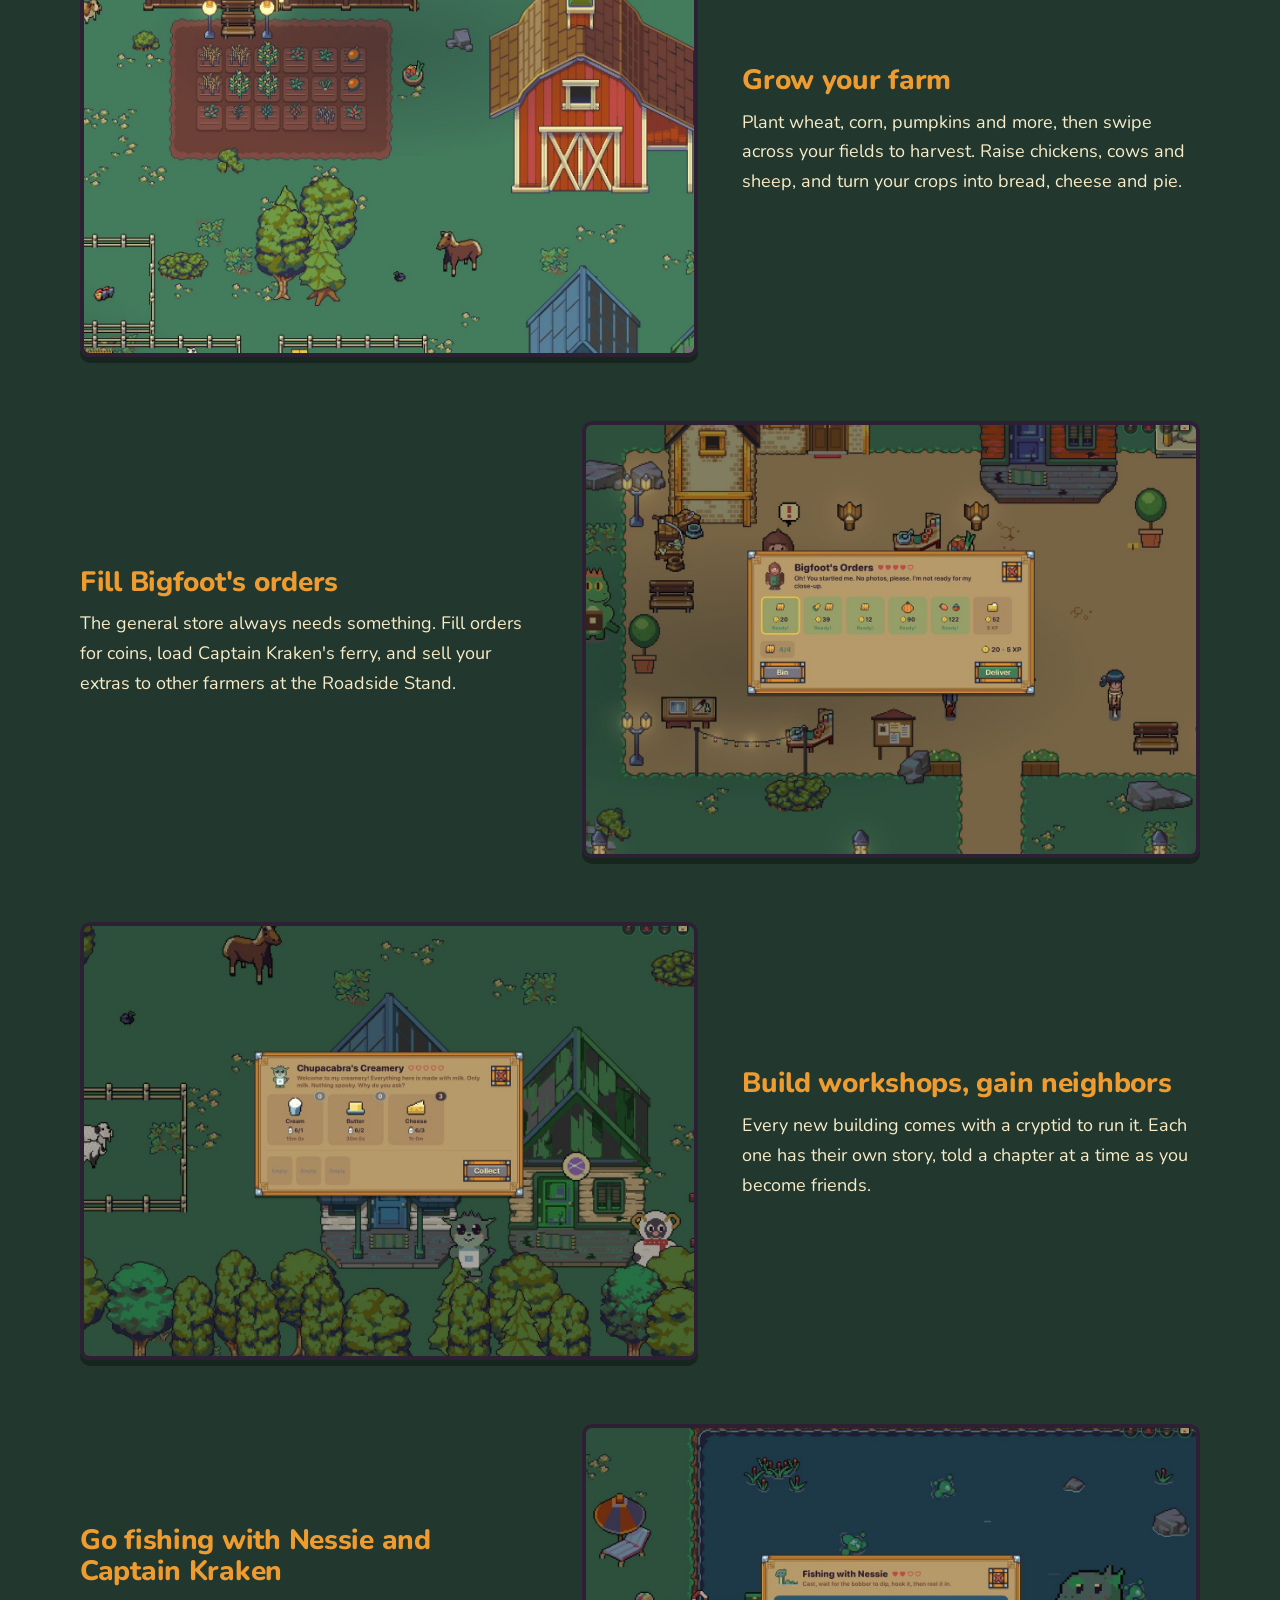
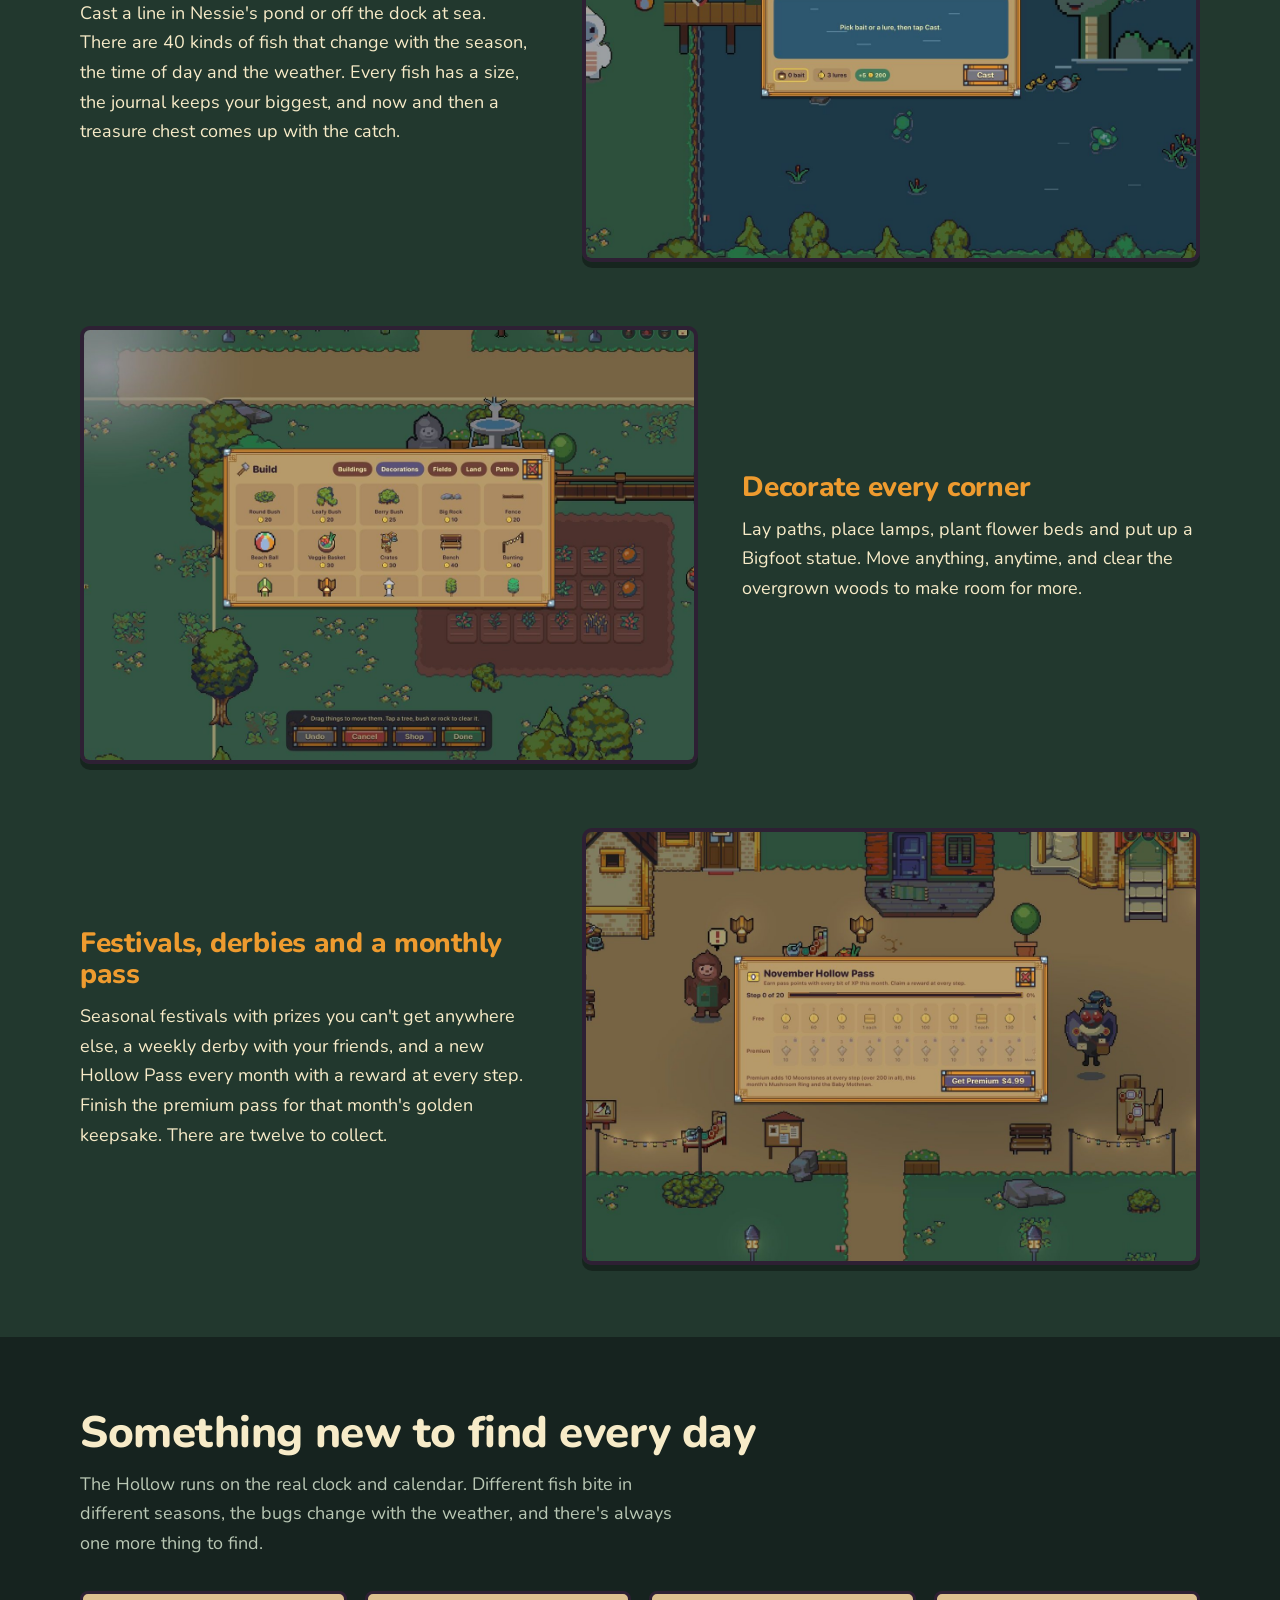
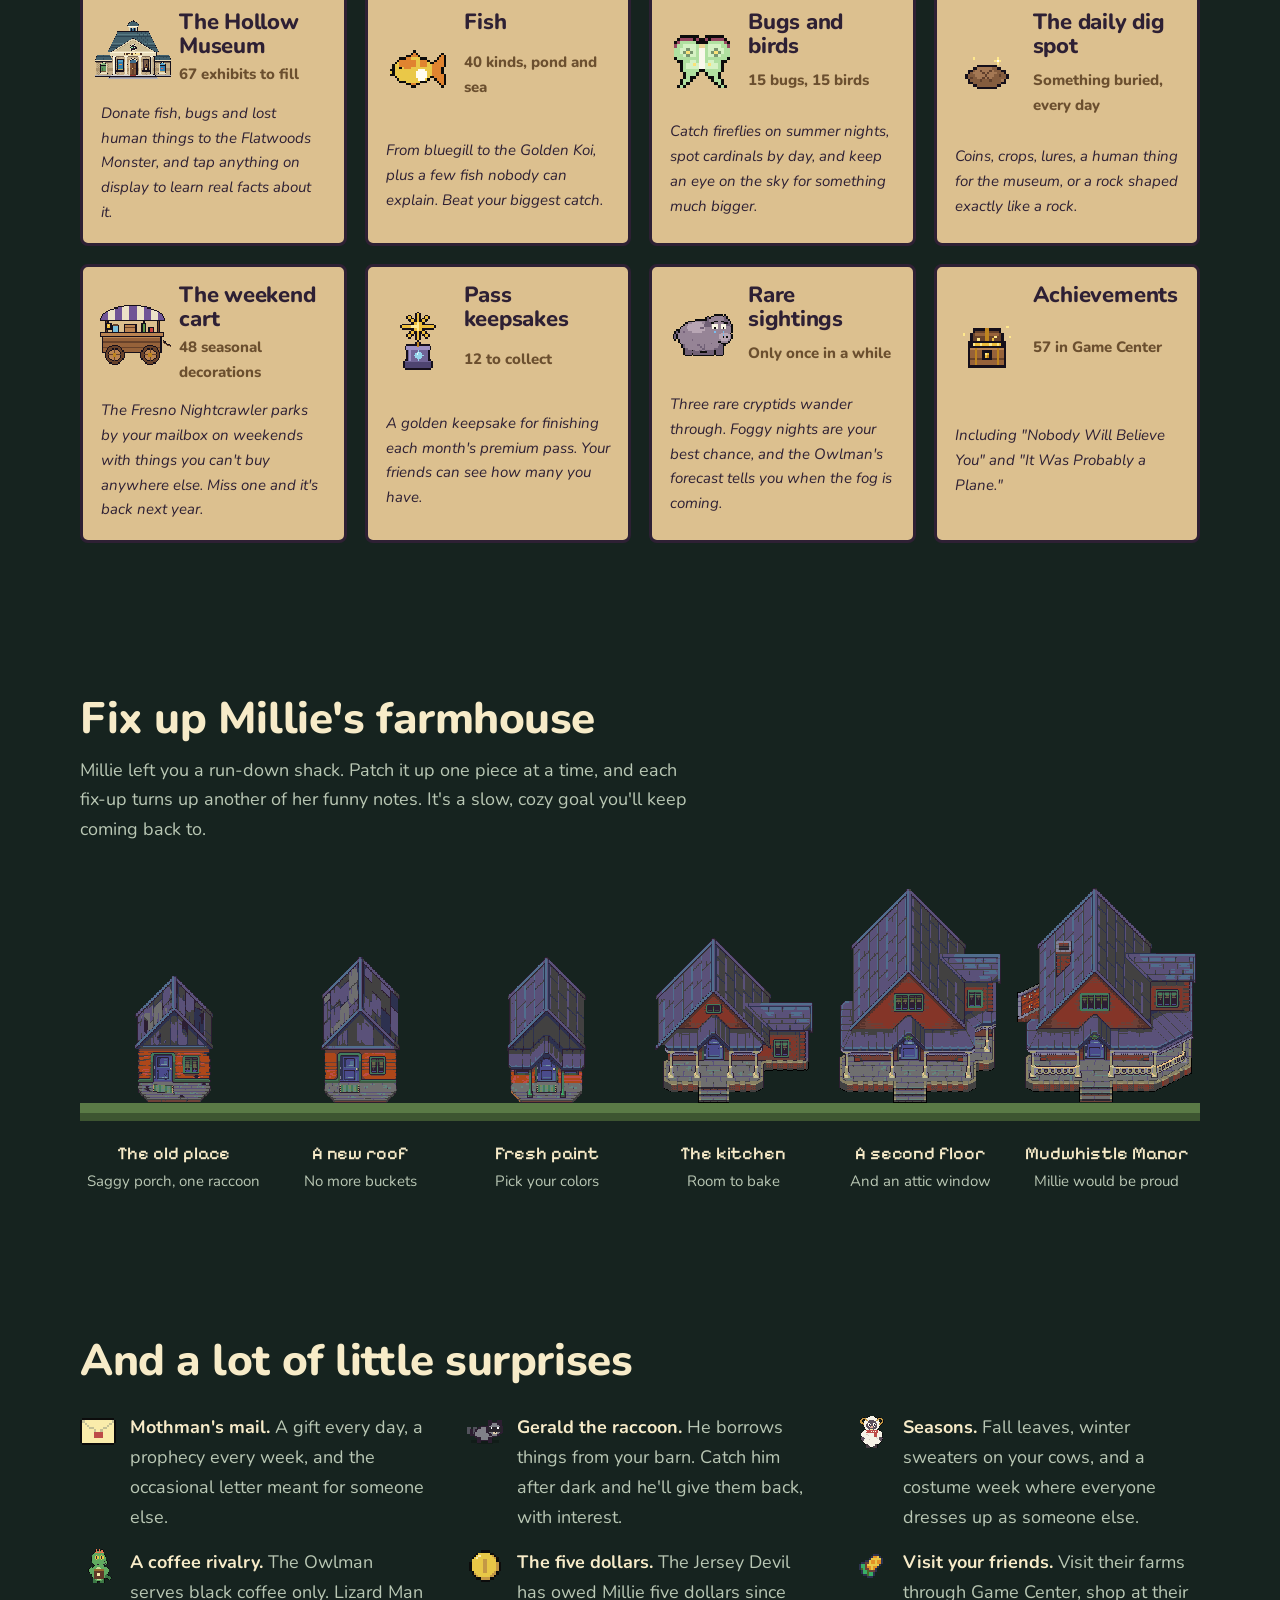
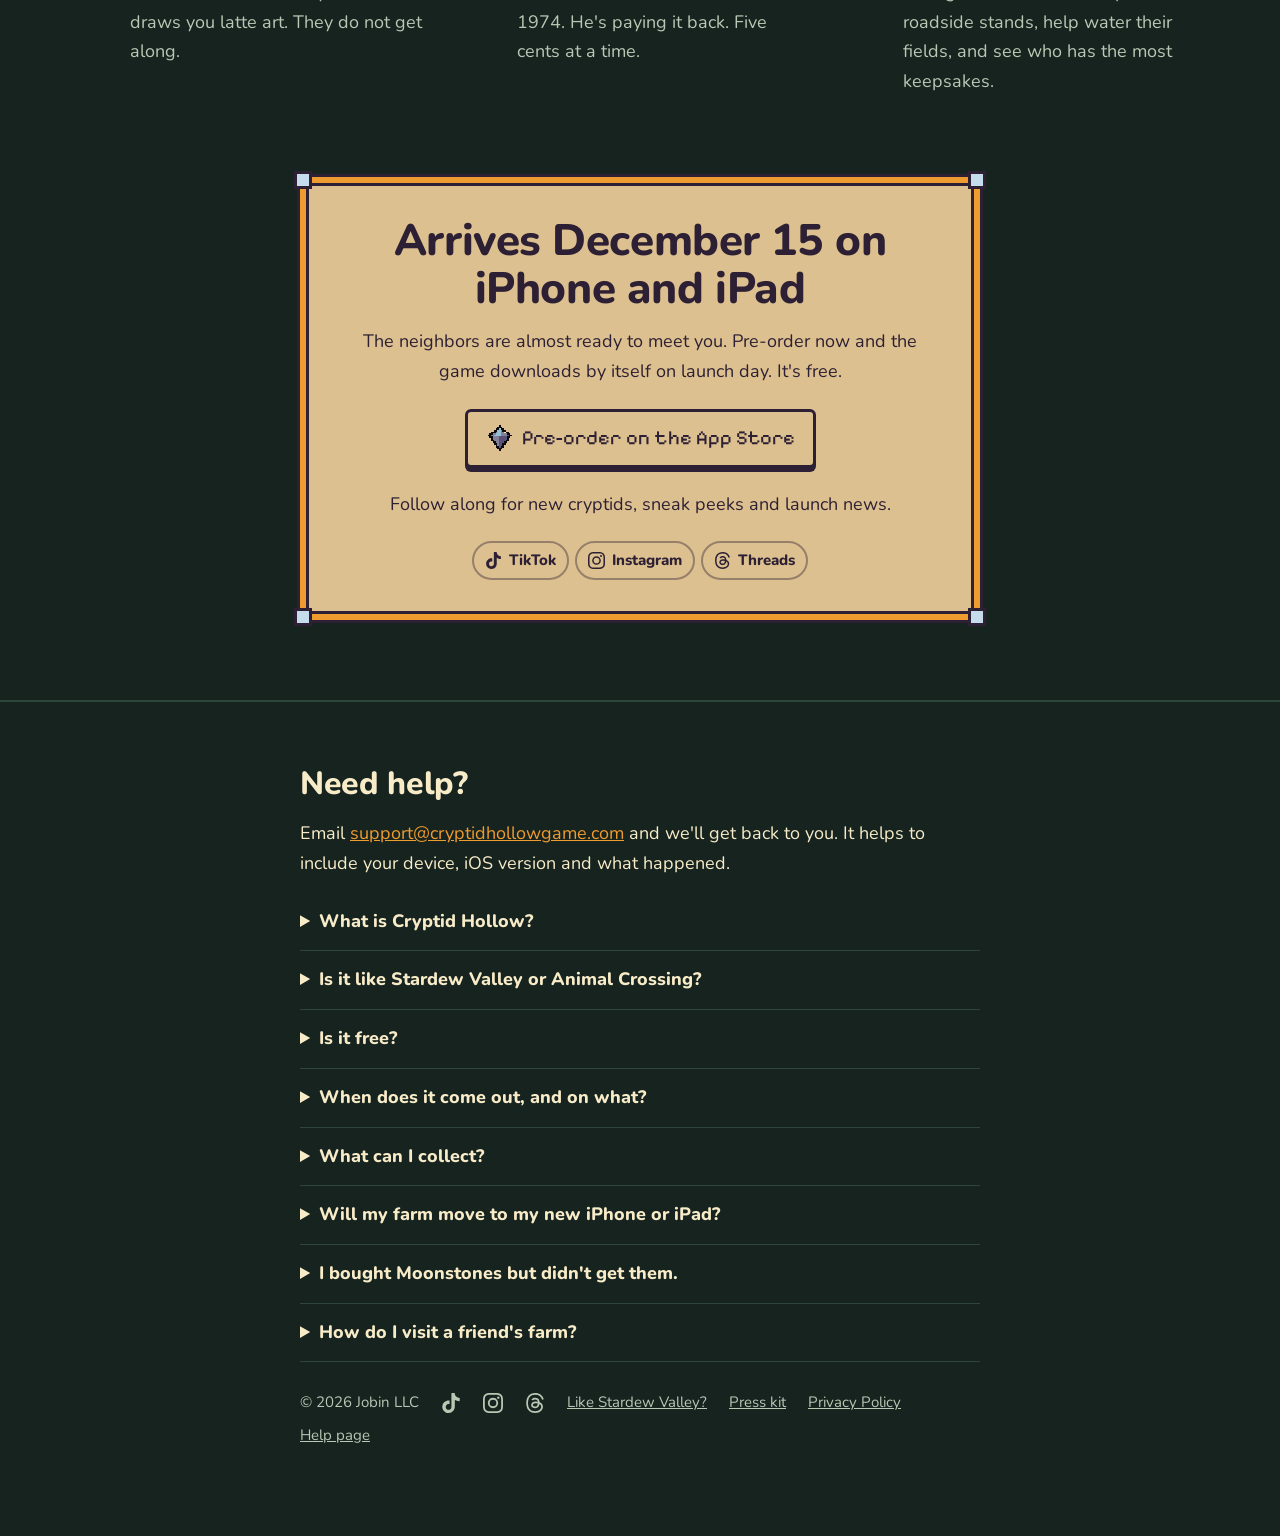
==== commit 7142da07: "Remove X links (account retired; Threads stays) Co-Authored-By: Claude Opus 5.5 <noreply@anthropic.c" ====
--- a/index.html
+++ b/index.html
@@ -13,7 +13,7 @@
 <link rel="canonical" href="https://cryptidhollowgame.com/">
 <meta name="apple-itunes-app" content="app-id=6833133647">
 <script type="application/ld+json">
-{"@context":"https://schema.org","@graph":[{"@type":["VideoGame","MobileApplication"],"@id":"https://cryptidhollowgame.com/#game","name":"Cryptid Hollow","url":"https://cryptidhollowgame.com/","description":"A free cozy farming and life sim game for iPhone and iPad where your neighbors are cryptids. Grow crops, raise animals, fish 40 kinds of fish, fill the Hollow Museum, catch bugs, spot birds and rare cryptids, and decorate a town where Bigfoot runs the general store and Mothman delivers the mail.","genre":["Cozy game","Farming simulation","Life simulation"],"gamePlatform":["iPhone","iPad"],"operatingSystem":"iOS 17 or later","applicationCategory":"GameApplication","datePublished":"2026-12-15","image":"https://cryptidhollowgame.com/assets/shot_town.jpg","installUrl":"https://apps.apple.com/app/id6833133647","playMode":["SinglePlayer","MultiPlayer"],"inLanguage":"en","keywords":"cozy farming game, cozy game, life sim, games like Stardew Valley, games like Animal Crossing, games like Hay Day, iPhone farming game, iPad farming game, fishing game, museum collecting game, cryptid game, Bigfoot game, Mothman game","offers":{"@type":"Offer","price":"0","priceCurrency":"USD","availability":"https://schema.org/PreOrder","availabilityStarts":"2026-12-15","url":"https://apps.apple.com/app/id6833133647"},"author":{"@id":"https://cryptidhollowgame.com/#org"},"publisher":{"@id":"https://cryptidhollowgame.com/#org"},"numberOfPlayers":{"@type":"QuantitativeValue","minValue":1}},{"@type":"Organization","@id":"https://cryptidhollowgame.com/#org","name":"Jobin LLC","url":"https://cryptidhollowgame.com/","email":"support@cryptidhollowgame.com","sameAs":["https://www.tiktok.com/@cryptidhollowgame","https://www.instagram.com/cryptidhollowgame/","https://x.com/cryptidhollowg","https://www.threads.com/@cryptidhollowgame"]},{"@type":"FAQPage","mainEntity":[{"@type":"Question","name":"What is Cryptid Hollow?","acceptedAnswer":{"@type":"Answer","text":"Cryptid Hollow is a free cozy farming game for iPhone and iPad where your neighbors are cryptids. You grow crops, raise animals, fish, fill orders and fix up your Great-Aunt Millie's farmhouse in a town where Bigfoot runs the general store and Mothman delivers the mail."}},{"@type":"Question","name":"Is Cryptid Hollow like Stardew Valley or Animal Crossing?","acceptedAnswer":{"@type":"Answer","text":"Yes, in spirit. It has farming, fishing, a museum to fill, seasons, weather and neighbors to befriend, like Stardew Valley, and it follows the real clock and calendar, like Animal Crossing. There is no combat, and the neighbors are cryptids."}},{"@type":"Question","name":"Is Cryptid Hollow free?","acceptedAnswer":{"@type":"Answer","text":"Yes. It is free to download and play, with optional in-app purchases and no ads."}},{"@type":"Question","name":"When does Cryptid Hollow come out, and on what?","acceptedAnswer":{"@type":"Answer","text":"December 15, 2026, on iPhone and iPad with iOS 17 or later. Pre-orders are open on the App Store now."}},{"@type":"Question","name":"What can you collect in Cryptid Hollow?","acceptedAnswer":{"@type":"Answer","text":"40 kinds of fish, 15 bugs and 15 birds, 12 lost human things for the museum, 48 seasonal decorations from the weekend cart, 12 monthly Hollow Pass keepsakes and 3 rare cryptid sightings, plus 57 Game Center achievements."}},{"@type":"Question","name":"Does Cryptid Hollow follow the real time and seasons?","acceptedAnswer":{"@type":"Answer","text":"Yes. Fish, bugs and birds change with the real season, time of day and weather, the town clock shows the real time, and the weekend cart only comes on Saturdays and Sundays."}},{"@type":"Question","name":"Can I play Cryptid Hollow with friends?","acceptedAnswer":{"@type":"Answer","text":"Yes. Through Game Center you can visit friends' farms, buy from their roadside stands, help water their fields and compete in a weekly derby."}}]}]}
+{"@context":"https://schema.org","@graph":[{"@type":["VideoGame","MobileApplication"],"@id":"https://cryptidhollowgame.com/#game","name":"Cryptid Hollow","url":"https://cryptidhollowgame.com/","description":"A free cozy farming and life sim game for iPhone and iPad where your neighbors are cryptids. Grow crops, raise animals, fish 40 kinds of fish, fill the Hollow Museum, catch bugs, spot birds and rare cryptids, and decorate a town where Bigfoot runs the general store and Mothman delivers the mail.","genre":["Cozy game","Farming simulation","Life simulation"],"gamePlatform":["iPhone","iPad"],"operatingSystem":"iOS 17 or later","applicationCategory":"GameApplication","datePublished":"2026-12-15","image":"https://cryptidhollowgame.com/assets/shot_town.jpg","installUrl":"https://apps.apple.com/app/id6833133647","playMode":["SinglePlayer","MultiPlayer"],"inLanguage":"en","keywords":"cozy farming game, cozy game, life sim, games like Stardew Valley, games like Animal Crossing, games like Hay Day, iPhone farming game, iPad farming game, fishing game, museum collecting game, cryptid game, Bigfoot game, Mothman game","offers":{"@type":"Offer","price":"0","priceCurrency":"USD","availability":"https://schema.org/PreOrder","availabilityStarts":"2026-12-15","url":"https://apps.apple.com/app/id6833133647"},"author":{"@id":"https://cryptidhollowgame.com/#org"},"publisher":{"@id":"https://cryptidhollowgame.com/#org"},"numberOfPlayers":{"@type":"QuantitativeValue","minValue":1}},{"@type":"Organization","@id":"https://cryptidhollowgame.com/#org","name":"Jobin LLC","url":"https://cryptidhollowgame.com/","email":"support@cryptidhollowgame.com","sameAs":["https://www.tiktok.com/@cryptidhollowgame","https://www.instagram.com/cryptidhollowgame/","https://www.threads.com/@cryptidhollowgame"]},{"@type":"FAQPage","mainEntity":[{"@type":"Question","name":"What is Cryptid Hollow?","acceptedAnswer":{"@type":"Answer","text":"Cryptid Hollow is a free cozy farming game for iPhone and iPad where your neighbors are cryptids. You grow crops, raise animals, fish, fill orders and fix up your Great-Aunt Millie's farmhouse in a town where Bigfoot runs the general store and Mothman delivers the mail."}},{"@type":"Question","name":"Is Cryptid Hollow like Stardew Valley or Animal Crossing?","acceptedAnswer":{"@type":"Answer","text":"Yes, in spirit. It has farming, fishing, a museum to fill, seasons, weather and neighbors to befriend, like Stardew Valley, and it follows the real clock and calendar, like Animal Crossing. There is no combat, and the neighbors are cryptids."}},{"@type":"Question","name":"Is Cryptid Hollow free?","acceptedAnswer":{"@type":"Answer","text":"Yes. It is free to download and play, with optional in-app purchases and no ads."}},{"@type":"Question","name":"When does Cryptid Hollow come out, and on what?","acceptedAnswer":{"@type":"Answer","text":"December 15, 2026, on iPhone and iPad with iOS 17 or later. Pre-orders are open on the App Store now."}},{"@type":"Question","name":"What can you collect in Cryptid Hollow?","acceptedAnswer":{"@type":"Answer","text":"40 kinds of fish, 15 bugs and 15 birds, 12 lost human things for the museum, 48 seasonal decorations from the weekend cart, 12 monthly Hollow Pass keepsakes and 3 rare cryptid sightings, plus 57 Game Center achievements."}},{"@type":"Question","name":"Does Cryptid Hollow follow the real time and seasons?","acceptedAnswer":{"@type":"Answer","text":"Yes. Fish, bugs and birds change with the real season, time of day and weather, the town clock shows the real time, and the weekend cart only comes on Saturdays and Sundays."}},{"@type":"Question","name":"Can I play Cryptid Hollow with friends?","acceptedAnswer":{"@type":"Answer","text":"Yes. Through Game Center you can visit friends' farms, buy from their roadside stands, help water their fields and compete in a weekly derby."}}]}]}
 </script>
 <meta name="twitter:card" content="summary_large_image">
 <link rel="icon" href="icon.png">
@@ -269,7 +269,6 @@
         <ul class="social" aria-label="Follow Cryptid Hollow">
           <li><a href="https://www.tiktok.com/@cryptidhollowgame"><svg viewBox="0 0 24 24" aria-hidden="true" focusable="false"><path d="M12.525.02c1.31-.02 2.61-.01 3.91-.02.08 1.53.63 3.09 1.75 4.17 1.12 1.11 2.7 1.62 4.24 1.79v4.03c-1.44-.05-2.89-.35-4.2-.97-.57-.26-1.1-.59-1.62-.93-.01 2.92.01 5.84-.02 8.75-.08 1.4-.54 2.79-1.35 3.94-1.31 1.92-3.58 3.17-5.91 3.21-1.43.08-2.86-.31-4.08-1.03-2.02-1.19-3.44-3.37-3.65-5.71-.02-.5-.03-1-.01-1.49.18-1.9 1.12-3.72 2.58-4.96 1.66-1.44 3.98-2.13 6.15-1.72.02 1.48-.04 2.96-.04 4.44-.99-.32-2.15-.23-3.02.37-.63.41-1.11 1.04-1.36 1.75-.21.51-.15 1.07-.14 1.61.24 1.64 1.82 3.02 3.5 2.87 1.12-.01 2.19-.66 2.77-1.61.19-.33.4-.67.41-1.06.1-1.79.06-3.57.07-5.36.01-4.03-.01-8.05.02-12.07z"/></svg>TikTok</a></li>
           <li><a href="https://www.instagram.com/cryptidhollowgame/"><svg viewBox="0 0 24 24" aria-hidden="true" focusable="false"><path d="M7.0301.084c-1.2768.0602-2.1487.264-2.911.5634-.7888.3075-1.4575.72-2.1228 1.3877-.6652.6677-1.075 1.3368-1.3802 2.127-.2954.7638-.4956 1.6365-.552 2.914-.0564 1.2775-.0689 1.6882-.0626 4.947.0062 3.2586.0206 3.6671.0825 4.9473.061 1.2765.264 2.1482.5635 2.9107.308.7889.72 1.4573 1.388 2.1228.6679.6655 1.3365 1.0743 2.1285 1.38.7632.295 1.6361.4961 2.9134.552 1.2773.056 1.6884.069 4.9462.0627 3.2578-.0062 3.668-.0207 4.9478-.0814 1.28-.0607 2.147-.2652 2.9098-.5633.7889-.3086 1.4578-.72 2.1228-1.3881.665-.6682 1.0745-1.3378 1.3795-2.1284.2957-.7632.4966-1.636.552-2.9124.056-1.2809.0692-1.6898.063-4.948-.0063-3.2583-.021-3.6668-.0817-4.9465-.0607-1.2797-.264-2.1487-.5633-2.9117-.3084-.7889-.72-1.4568-1.3876-2.1228C21.2982 1.33 20.628.9208 19.8378.6165 19.074.321 18.2017.1197 16.9244.0645 15.6471.0093 15.236-.005 11.977.0014 8.718.0076 8.31.0215 7.0301.0839m.1402 21.6932c-1.17-.0509-1.8053-.2453-2.2287-.408-.5606-.216-.96-.4771-1.3819-.895-.422-.4178-.6811-.8186-.9-1.378-.1644-.4234-.3624-1.058-.4171-2.228-.0595-1.2645-.072-1.6442-.079-4.848-.007-3.2037.0053-3.583.0607-4.848.05-1.169.2456-1.805.408-2.2282.216-.5613.4762-.96.895-1.3816.4188-.4217.8184-.6814 1.3783-.9003.423-.1651 1.0575-.3614 2.227-.4171 1.2655-.06 1.6447-.072 4.848-.079 3.2033-.007 3.5835.005 4.8495.0608 1.169.0508 1.8053.2445 2.228.408.5608.216.96.4754 1.3816.895.4217.4194.6816.8176.9005 1.3787.1653.4217.3617 1.056.4169 2.2263.0602 1.2655.0739 1.645.0796 4.848.0058 3.203-.0055 3.5834-.061 4.848-.051 1.17-.245 1.8055-.408 2.2294-.216.5604-.4763.96-.8954 1.3814-.419.4215-.8181.6811-1.3783.9-.4224.1649-1.0577.3617-2.2262.4174-1.2656.0595-1.6448.072-4.8493.079-3.2045.007-3.5825-.006-4.848-.0608M16.953 5.5864A1.44 1.44 0 1 0 18.39 4.144a1.44 1.44 0 0 0-1.437 1.4424M5.8385 12.012c.0067 3.4032 2.7706 6.1557 6.173 6.1493 3.4026-.0065 6.157-2.7701 6.1506-6.1733-.0065-3.4032-2.771-6.1565-6.174-6.1498-3.403.0067-6.156 2.771-6.1496 6.1738M8 12.0077a4 4 0 1 1 4.008 3.9921A3.9996 3.9996 0 0 1 8 12.0077"/></svg>Instagram</a></li>
-          <li><a href="https://x.com/cryptidhollowg"><svg viewBox="0 0 24 24" aria-hidden="true" focusable="false"><path d="M18.901 1.153h3.68l-8.04 9.19L24 22.846h-7.406l-5.8-7.584-6.638 7.584H.474l8.6-9.83L0 1.154h7.594l5.243 6.932ZM17.61 20.644h2.039L6.486 3.24H4.298Z"/></svg>X</a></li>
           <li><a href="https://www.threads.com/@cryptidhollowgame"><svg viewBox="0 0 24 24" aria-hidden="true" focusable="false"><path d="M12.186 24h-.007c-3.581-.024-6.334-1.205-8.184-3.509C2.35 18.44 1.5 15.586 1.472 12.01v-.017c.03-3.579.879-6.43 2.525-8.482C5.845 1.205 8.6.024 12.18 0h.014c2.746.02 5.043.725 6.826 2.098 1.677 1.29 2.858 3.13 3.509 5.467l-2.04.569c-1.104-3.96-3.898-5.984-8.304-6.015-2.91.022-5.11.936-6.54 2.717C4.307 6.504 3.616 8.914 3.589 12c.027 3.086.718 5.496 2.057 7.164 1.43 1.783 3.631 2.698 6.54 2.717 2.623-.02 4.358-.631 5.8-2.045 1.647-1.613 1.618-3.593 1.09-4.798-.31-.71-.873-1.3-1.634-1.75-.192 1.352-.622 2.446-1.284 3.272-.886 1.102-2.14 1.704-3.73 1.79-1.202.065-2.361-.218-3.259-.801-1.063-.689-1.685-1.74-1.752-2.964-.065-1.19.408-2.285 1.33-3.082.88-.76 2.119-1.207 3.583-1.291a13.853 13.853 0 0 1 3.02.142c-.126-.742-.375-1.332-.75-1.757-.513-.586-1.308-.883-2.359-.89h-.029c-.844 0-1.992.232-2.721 1.32L7.734 7.847c.98-1.454 2.568-2.256 4.478-2.256h.044c3.194.02 5.097 1.975 5.287 5.388.108.046.216.094.321.142 1.49.7 2.58 1.761 3.154 3.07.797 1.82.871 4.79-1.548 7.158-1.85 1.81-4.094 2.628-7.277 2.65Zm1.003-11.69c-.242 0-.487.007-.739.021-1.836.103-2.98.946-2.916 2.143.067 1.256 1.452 1.839 2.784 1.767 1.224-.065 2.818-.543 3.086-3.71a10.5 10.5 0 0 0-2.215-.221z"/></svg>Threads</a></li>
         </ul>
       </div>
@@ -589,7 +588,6 @@
       <ul class="social dark" aria-label="Follow Cryptid Hollow">
           <li><a href="https://www.tiktok.com/@cryptidhollowgame"><svg viewBox="0 0 24 24" aria-hidden="true" focusable="false"><path d="M12.525.02c1.31-.02 2.61-.01 3.91-.02.08 1.53.63 3.09 1.75 4.17 1.12 1.11 2.7 1.62 4.24 1.79v4.03c-1.44-.05-2.89-.35-4.2-.97-.57-.26-1.1-.59-1.62-.93-.01 2.92.01 5.84-.02 8.75-.08 1.4-.54 2.79-1.35 3.94-1.31 1.92-3.58 3.17-5.91 3.21-1.43.08-2.86-.31-4.08-1.03-2.02-1.19-3.44-3.37-3.65-5.71-.02-.5-.03-1-.01-1.49.18-1.9 1.12-3.72 2.58-4.96 1.66-1.44 3.98-2.13 6.15-1.72.02 1.48-.04 2.96-.04 4.44-.99-.32-2.15-.23-3.02.37-.63.41-1.11 1.04-1.36 1.75-.21.51-.15 1.07-.14 1.61.24 1.64 1.82 3.02 3.5 2.87 1.12-.01 2.19-.66 2.77-1.61.19-.33.4-.67.41-1.06.1-1.79.06-3.57.07-5.36.01-4.03-.01-8.05.02-12.07z"/></svg>TikTok</a></li>
           <li><a href="https://www.instagram.com/cryptidhollowgame/"><svg viewBox="0 0 24 24" aria-hidden="true" focusable="false"><path d="M7.0301.084c-1.2768.0602-2.1487.264-2.911.5634-.7888.3075-1.4575.72-2.1228 1.3877-.6652.6677-1.075 1.3368-1.3802 2.127-.2954.7638-.4956 1.6365-.552 2.914-.0564 1.2775-.0689 1.6882-.0626 4.947.0062 3.2586.0206 3.6671.0825 4.9473.061 1.2765.264 2.1482.5635 2.9107.308.7889.72 1.4573 1.388 2.1228.6679.6655 1.3365 1.0743 2.1285 1.38.7632.295 1.6361.4961 2.9134.552 1.2773.056 1.6884.069 4.9462.0627 3.2578-.0062 3.668-.0207 4.9478-.0814 1.28-.0607 2.147-.2652 2.9098-.5633.7889-.3086 1.4578-.72 2.1228-1.3881.665-.6682 1.0745-1.3378 1.3795-2.1284.2957-.7632.4966-1.636.552-2.9124.056-1.2809.0692-1.6898.063-4.948-.0063-3.2583-.021-3.6668-.0817-4.9465-.0607-1.2797-.264-2.1487-.5633-2.9117-.3084-.7889-.72-1.4568-1.3876-2.1228C21.2982 1.33 20.628.9208 19.8378.6165 19.074.321 18.2017.1197 16.9244.0645 15.6471.0093 15.236-.005 11.977.0014 8.718.0076 8.31.0215 7.0301.0839m.1402 21.6932c-1.17-.0509-1.8053-.2453-2.2287-.408-.5606-.216-.96-.4771-1.3819-.895-.422-.4178-.6811-.8186-.9-1.378-.1644-.4234-.3624-1.058-.4171-2.228-.0595-1.2645-.072-1.6442-.079-4.848-.007-3.2037.0053-3.583.0607-4.848.05-1.169.2456-1.805.408-2.2282.216-.5613.4762-.96.895-1.3816.4188-.4217.8184-.6814 1.3783-.9003.423-.1651 1.0575-.3614 2.227-.4171 1.2655-.06 1.6447-.072 4.848-.079 3.2033-.007 3.5835.005 4.8495.0608 1.169.0508 1.8053.2445 2.228.408.5608.216.96.4754 1.3816.895.4217.4194.6816.8176.9005 1.3787.1653.4217.3617 1.056.4169 2.2263.0602 1.2655.0739 1.645.0796 4.848.0058 3.203-.0055 3.5834-.061 4.848-.051 1.17-.245 1.8055-.408 2.2294-.216.5604-.4763.96-.8954 1.3814-.419.4215-.8181.6811-1.3783.9-.4224.1649-1.0577.3617-2.2262.4174-1.2656.0595-1.6448.072-4.8493.079-3.2045.007-3.5825-.006-4.848-.0608M16.953 5.5864A1.44 1.44 0 1 0 18.39 4.144a1.44 1.44 0 0 0-1.437 1.4424M5.8385 12.012c.0067 3.4032 2.7706 6.1557 6.173 6.1493 3.4026-.0065 6.157-2.7701 6.1506-6.1733-.0065-3.4032-2.771-6.1565-6.174-6.1498-3.403.0067-6.156 2.771-6.1496 6.1738M8 12.0077a4 4 0 1 1 4.008 3.9921A3.9996 3.9996 0 0 1 8 12.0077"/></svg>Instagram</a></li>
-          <li><a href="https://x.com/cryptidhollowg"><svg viewBox="0 0 24 24" aria-hidden="true" focusable="false"><path d="M18.901 1.153h3.68l-8.04 9.19L24 22.846h-7.406l-5.8-7.584-6.638 7.584H.474l8.6-9.83L0 1.154h7.594l5.243 6.932ZM17.61 20.644h2.039L6.486 3.24H4.298Z"/></svg>X</a></li>
           <li><a href="https://www.threads.com/@cryptidhollowgame"><svg viewBox="0 0 24 24" aria-hidden="true" focusable="false"><path d="M12.186 24h-.007c-3.581-.024-6.334-1.205-8.184-3.509C2.35 18.44 1.5 15.586 1.472 12.01v-.017c.03-3.579.879-6.43 2.525-8.482C5.845 1.205 8.6.024 12.18 0h.014c2.746.02 5.043.725 6.826 2.098 1.677 1.29 2.858 3.13 3.509 5.467l-2.04.569c-1.104-3.96-3.898-5.984-8.304-6.015-2.91.022-5.11.936-6.54 2.717C4.307 6.504 3.616 8.914 3.589 12c.027 3.086.718 5.496 2.057 7.164 1.43 1.783 3.631 2.698 6.54 2.717 2.623-.02 4.358-.631 5.8-2.045 1.647-1.613 1.618-3.593 1.09-4.798-.31-.71-.873-1.3-1.634-1.75-.192 1.352-.622 2.446-1.284 3.272-.886 1.102-2.14 1.704-3.73 1.79-1.202.065-2.361-.218-3.259-.801-1.063-.689-1.685-1.74-1.752-2.964-.065-1.19.408-2.285 1.33-3.082.88-.76 2.119-1.207 3.583-1.291a13.853 13.853 0 0 1 3.02.142c-.126-.742-.375-1.332-.75-1.757-.513-.586-1.308-.883-2.359-.89h-.029c-.844 0-1.992.232-2.721 1.32L7.734 7.847c.98-1.454 2.568-2.256 4.478-2.256h.044c3.194.02 5.097 1.975 5.287 5.388.108.046.216.094.321.142 1.49.7 2.58 1.761 3.154 3.07.797 1.82.871 4.79-1.548 7.158-1.85 1.81-4.094 2.628-7.277 2.65Zm1.003-11.69c-.242 0-.487.007-.739.021-1.836.103-2.98.946-2.916 2.143.067 1.256 1.452 1.839 2.784 1.767 1.224-.065 2.818-.543 3.086-3.71a10.5 10.5 0 0 0-2.215-.221z"/></svg>Threads</a></li>
         </ul>
     </div>
@@ -636,7 +634,6 @@
       <span>© 2026 Jobin LLC</span>
       <a href="https://www.tiktok.com/@cryptidhollowgame" aria-label="Cryptid Hollow on TikTok" class="foot-icon"><svg viewBox="0 0 24 24" aria-hidden="true" focusable="false"><path d="M12.525.02c1.31-.02 2.61-.01 3.91-.02.08 1.53.63 3.09 1.75 4.17 1.12 1.11 2.7 1.62 4.24 1.79v4.03c-1.44-.05-2.89-.35-4.2-.97-.57-.26-1.1-.59-1.62-.93-.01 2.92.01 5.84-.02 8.75-.08 1.4-.54 2.79-1.35 3.94-1.31 1.92-3.58 3.17-5.91 3.21-1.43.08-2.86-.31-4.08-1.03-2.02-1.19-3.44-3.37-3.65-5.71-.02-.5-.03-1-.01-1.49.18-1.9 1.12-3.72 2.58-4.96 1.66-1.44 3.98-2.13 6.15-1.72.02 1.48-.04 2.96-.04 4.44-.99-.32-2.15-.23-3.02.37-.63.41-1.11 1.04-1.36 1.75-.21.51-.15 1.07-.14 1.61.24 1.64 1.82 3.02 3.5 2.87 1.12-.01 2.19-.66 2.77-1.61.19-.33.4-.67.41-1.06.1-1.79.06-3.57.07-5.36.01-4.03-.01-8.05.02-12.07z"/></svg></a>
       <a href="https://www.instagram.com/cryptidhollowgame/" aria-label="Cryptid Hollow on Instagram" class="foot-icon"><svg viewBox="0 0 24 24" aria-hidden="true" focusable="false"><path d="M7.0301.084c-1.2768.0602-2.1487.264-2.911.5634-.7888.3075-1.4575.72-2.1228 1.3877-.6652.6677-1.075 1.3368-1.3802 2.127-.2954.7638-.4956 1.6365-.552 2.914-.0564 1.2775-.0689 1.6882-.0626 4.947.0062 3.2586.0206 3.6671.0825 4.9473.061 1.2765.264 2.1482.5635 2.9107.308.7889.72 1.4573 1.388 2.1228.6679.6655 1.3365 1.0743 2.1285 1.38.7632.295 1.6361.4961 2.9134.552 1.2773.056 1.6884.069 4.9462.0627 3.2578-.0062 3.668-.0207 4.9478-.0814 1.28-.0607 2.147-.2652 2.9098-.5633.7889-.3086 1.4578-.72 2.1228-1.3881.665-.6682 1.0745-1.3378 1.3795-2.1284.2957-.7632.4966-1.636.552-2.9124.056-1.2809.0692-1.6898.063-4.948-.0063-3.2583-.021-3.6668-.0817-4.9465-.0607-1.2797-.264-2.1487-.5633-2.9117-.3084-.7889-.72-1.4568-1.3876-2.1228C21.2982 1.33 20.628.9208 19.8378.6165 19.074.321 18.2017.1197 16.9244.0645 15.6471.0093 15.236-.005 11.977.0014 8.718.0076 8.31.0215 7.0301.0839m.1402 21.6932c-1.17-.0509-1.8053-.2453-2.2287-.408-.5606-.216-.96-.4771-1.3819-.895-.422-.4178-.6811-.8186-.9-1.378-.1644-.4234-.3624-1.058-.4171-2.228-.0595-1.2645-.072-1.6442-.079-4.848-.007-3.2037.0053-3.583.0607-4.848.05-1.169.2456-1.805.408-2.2282.216-.5613.4762-.96.895-1.3816.4188-.4217.8184-.6814 1.3783-.9003.423-.1651 1.0575-.3614 2.227-.4171 1.2655-.06 1.6447-.072 4.848-.079 3.2033-.007 3.5835.005 4.8495.0608 1.169.0508 1.8053.2445 2.228.408.5608.216.96.4754 1.3816.895.4217.4194.6816.8176.9005 1.3787.1653.4217.3617 1.056.4169 2.2263.0602 1.2655.0739 1.645.0796 4.848.0058 3.203-.0055 3.5834-.061 4.848-.051 1.17-.245 1.8055-.408 2.2294-.216.5604-.4763.96-.8954 1.3814-.419.4215-.8181.6811-1.3783.9-.4224.1649-1.0577.3617-2.2262.4174-1.2656.0595-1.6448.072-4.8493.079-3.2045.007-3.5825-.006-4.848-.0608M16.953 5.5864A1.44 1.44 0 1 0 18.39 4.144a1.44 1.44 0 0 0-1.437 1.4424M5.8385 12.012c.0067 3.4032 2.7706 6.1557 6.173 6.1493 3.4026-.0065 6.157-2.7701 6.1506-6.1733-.0065-3.4032-2.771-6.1565-6.174-6.1498-3.403.0067-6.156 2.771-6.1496 6.1738M8 12.0077a4 4 0 1 1 4.008 3.9921A3.9996 3.9996 0 0 1 8 12.0077"/></svg></a>
-      <a href="https://x.com/cryptidhollowg" aria-label="Cryptid Hollow on X" class="foot-icon"><svg viewBox="0 0 24 24" aria-hidden="true" focusable="false"><path d="M18.901 1.153h3.68l-8.04 9.19L24 22.846h-7.406l-5.8-7.584-6.638 7.584H.474l8.6-9.83L0 1.154h7.594l5.243 6.932ZM17.61 20.644h2.039L6.486 3.24H4.298Z"/></svg></a>
       <a href="https://www.threads.com/@cryptidhollowgame" aria-label="Cryptid Hollow on Threads" class="foot-icon"><svg viewBox="0 0 24 24" aria-hidden="true" focusable="false"><path d="M12.186 24h-.007c-3.581-.024-6.334-1.205-8.184-3.509C2.35 18.44 1.5 15.586 1.472 12.01v-.017c.03-3.579.879-6.43 2.525-8.482C5.845 1.205 8.6.024 12.18 0h.014c2.746.02 5.043.725 6.826 2.098 1.677 1.29 2.858 3.13 3.509 5.467l-2.04.569c-1.104-3.96-3.898-5.984-8.304-6.015-2.91.022-5.11.936-6.54 2.717C4.307 6.504 3.616 8.914 3.589 12c.027 3.086.718 5.496 2.057 7.164 1.43 1.783 3.631 2.698 6.54 2.717 2.623-.02 4.358-.631 5.8-2.045 1.647-1.613 1.618-3.593 1.09-4.798-.31-.71-.873-1.3-1.634-1.75-.192 1.352-.622 2.446-1.284 3.272-.886 1.102-2.14 1.704-3.73 1.79-1.202.065-2.361-.218-3.259-.801-1.063-.689-1.685-1.74-1.752-2.964-.065-1.19.408-2.285 1.33-3.082.88-.76 2.119-1.207 3.583-1.291a13.853 13.853 0 0 1 3.02.142c-.126-.742-.375-1.332-.75-1.757-.513-.586-1.308-.883-2.359-.89h-.029c-.844 0-1.992.232-2.721 1.32L7.734 7.847c.98-1.454 2.568-2.256 4.478-2.256h.044c3.194.02 5.097 1.975 5.287 5.388.108.046.216.094.321.142 1.49.7 2.58 1.761 3.154 3.07.797 1.82.871 4.79-1.548 7.158-1.85 1.81-4.094 2.628-7.277 2.65Zm1.003-11.69c-.242 0-.487.007-.739.021-1.836.103-2.98.946-2.916 2.143.067 1.256 1.452 1.839 2.784 1.767 1.224-.065 2.818-.543 3.086-3.71a10.5 10.5 0 0 0-2.215-.221z"/></svg></a>
       <a href="games-like-stardew-valley.html">Like Stardew Valley?</a>
       <a href="press.html">Press kit</a>
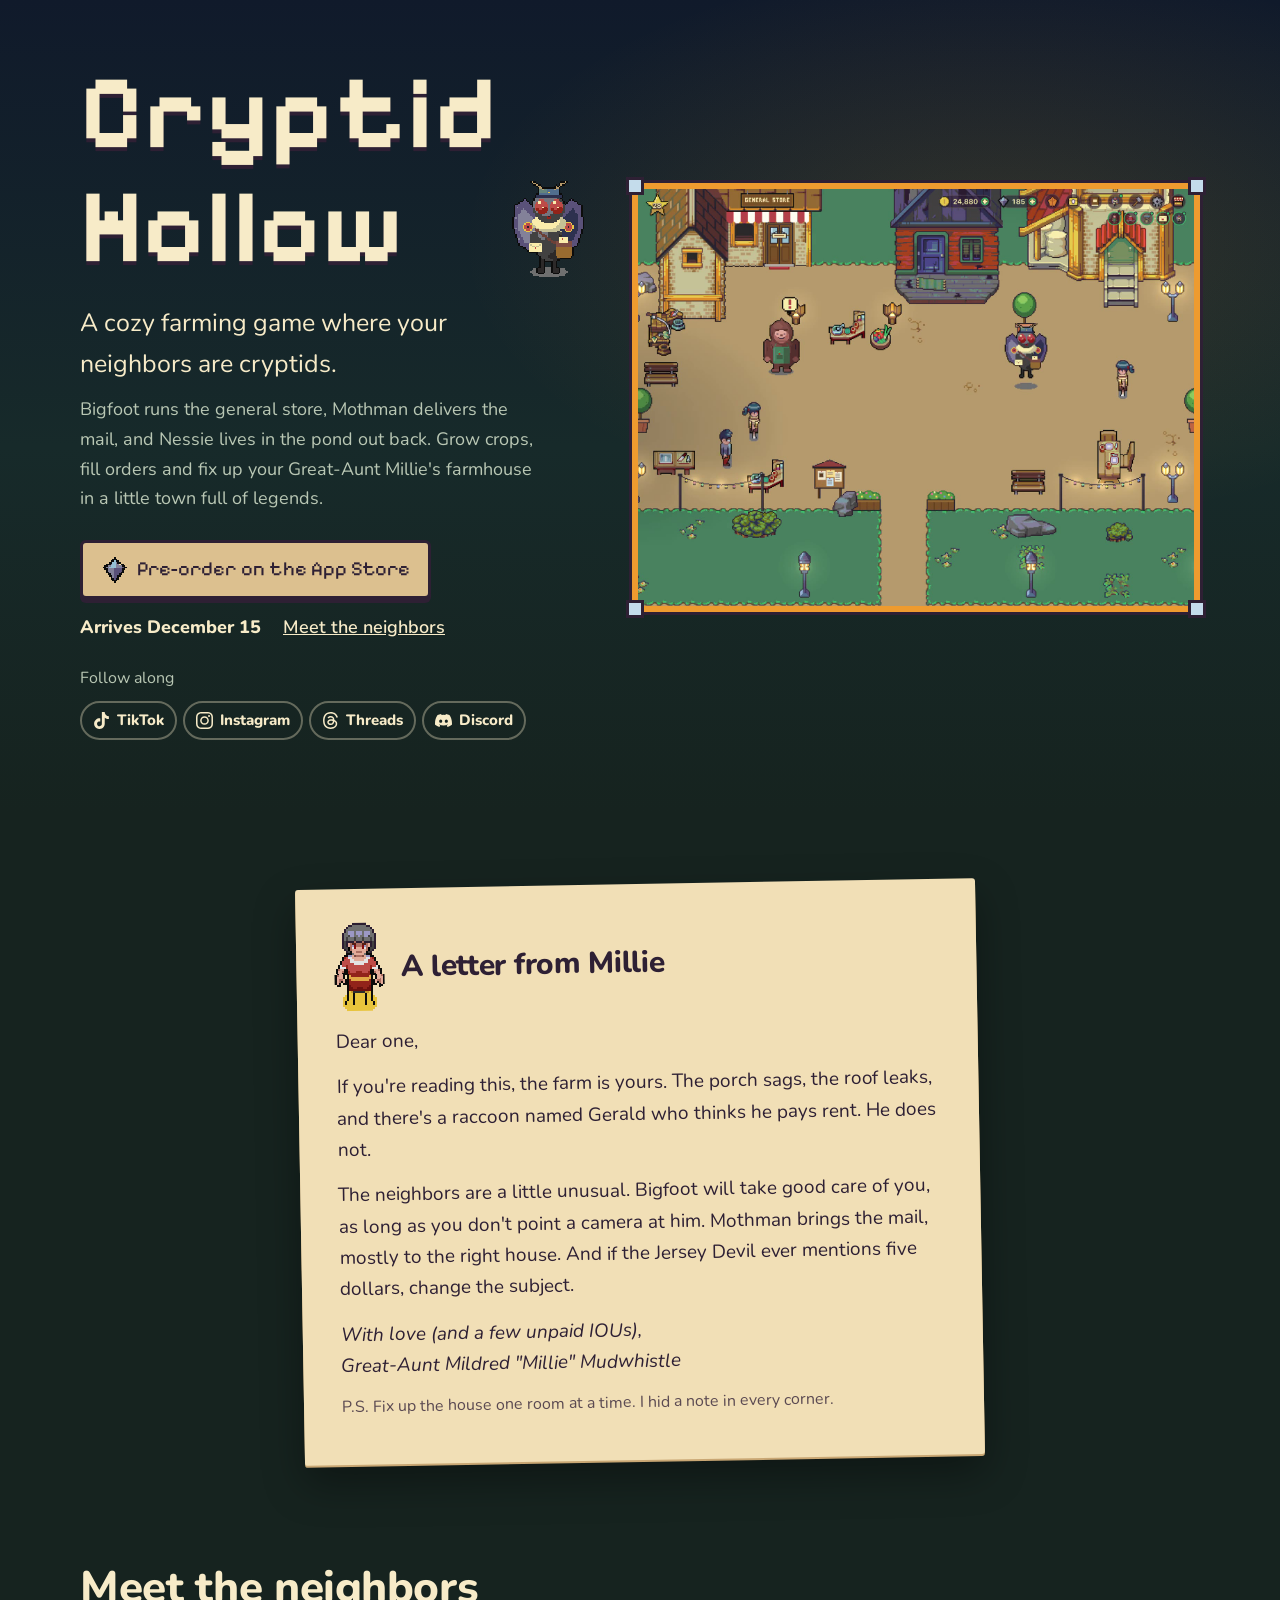
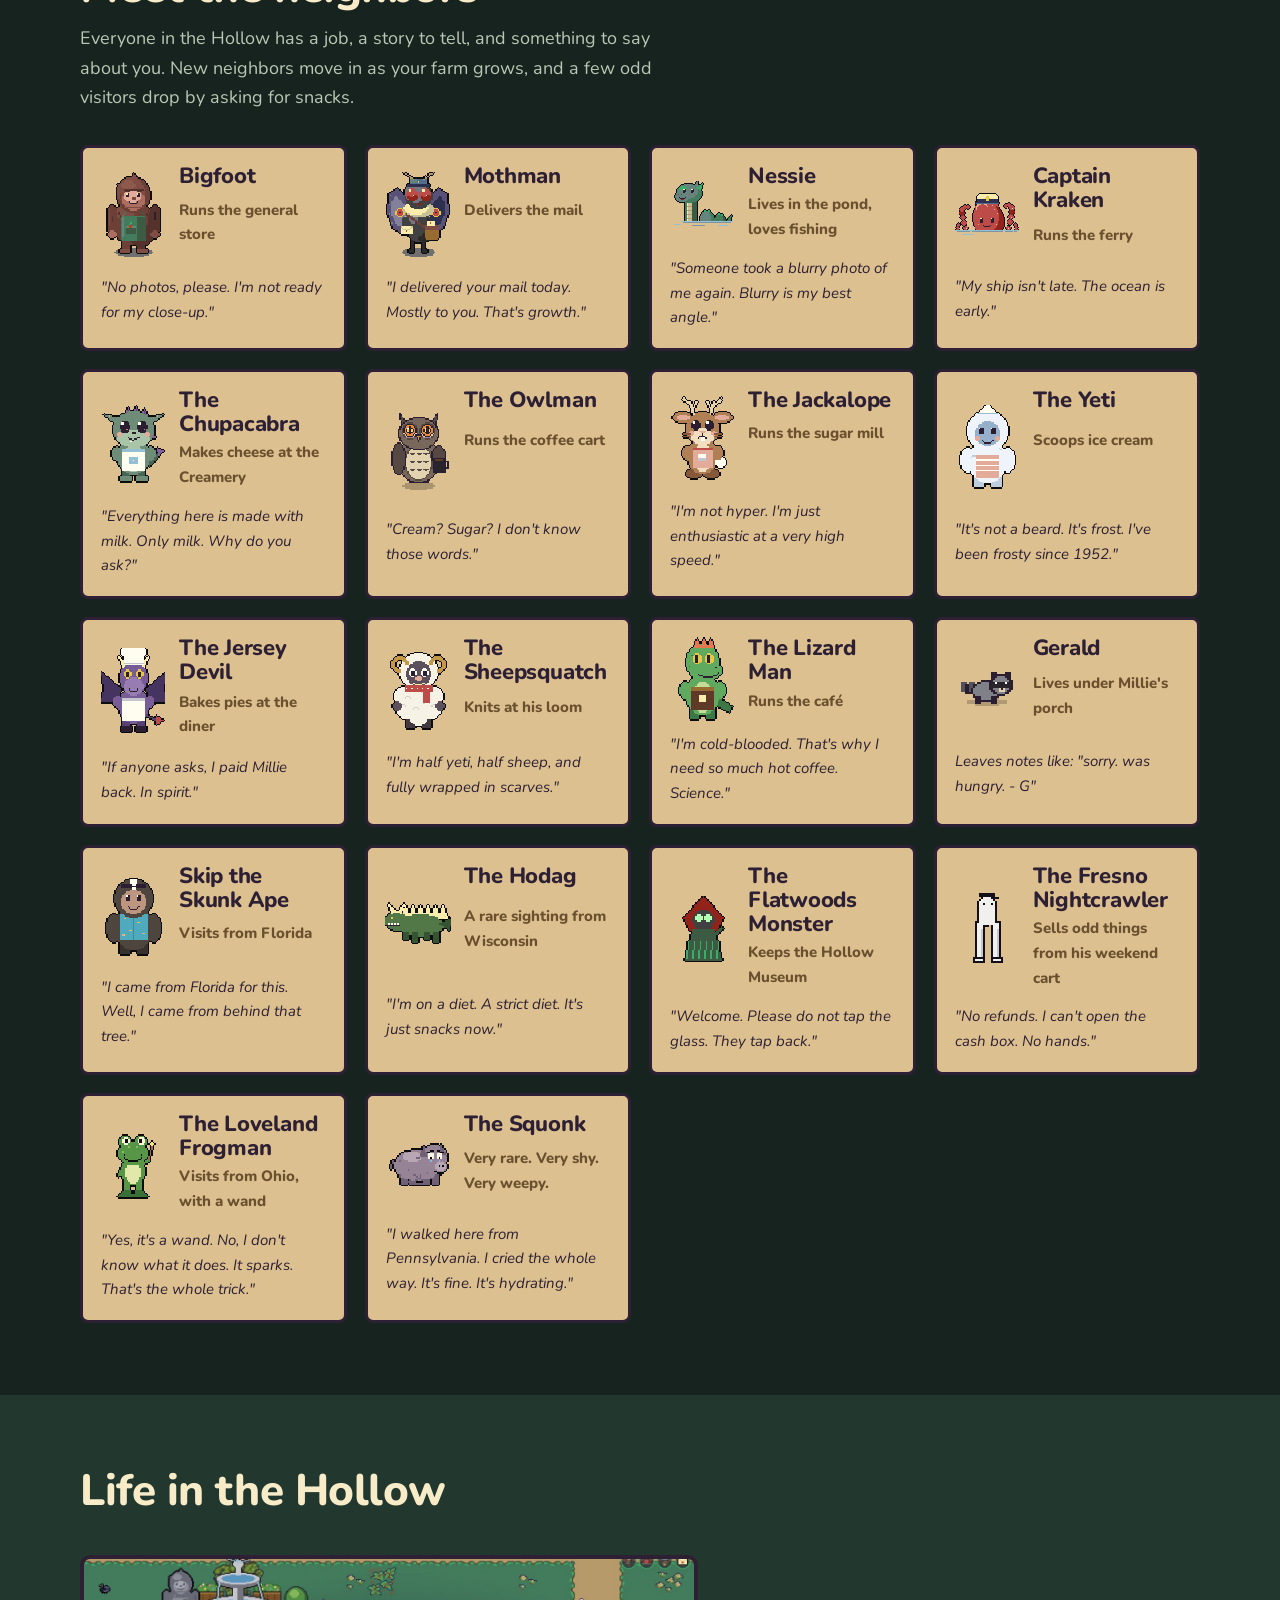
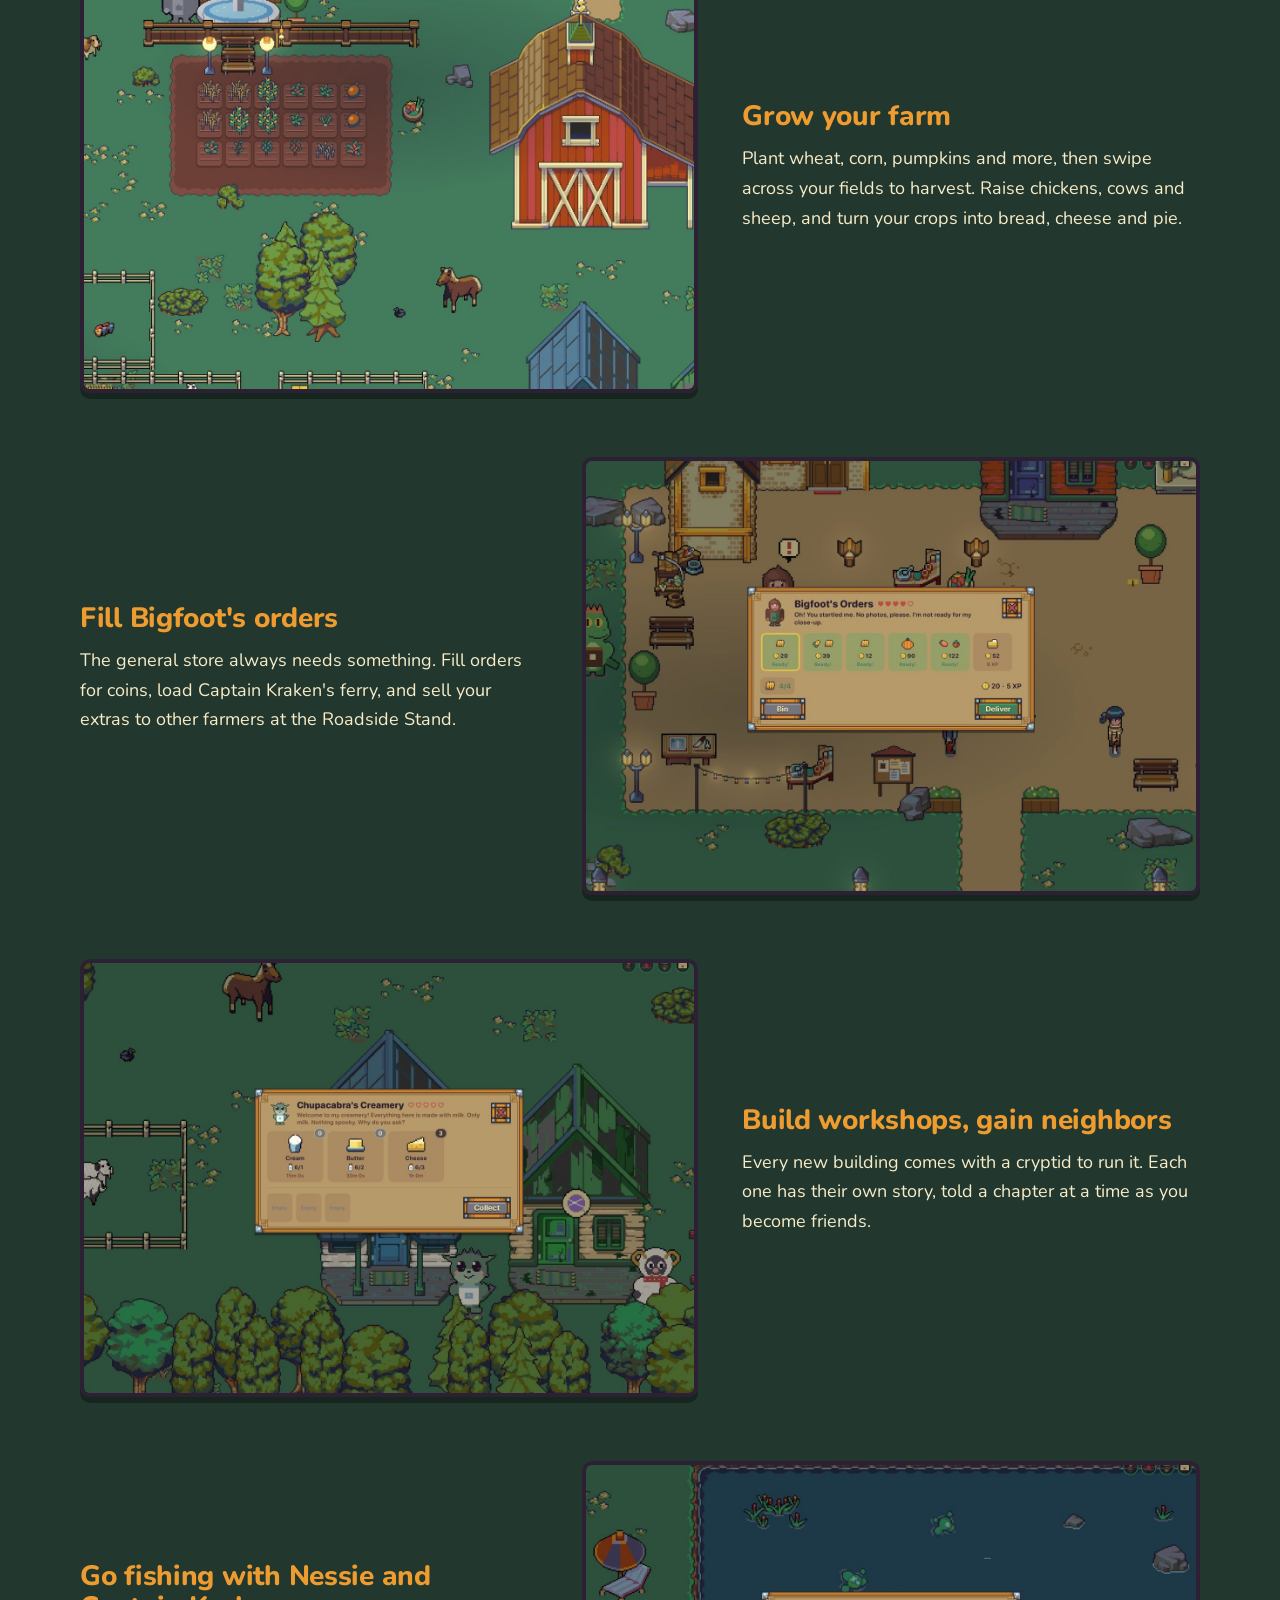
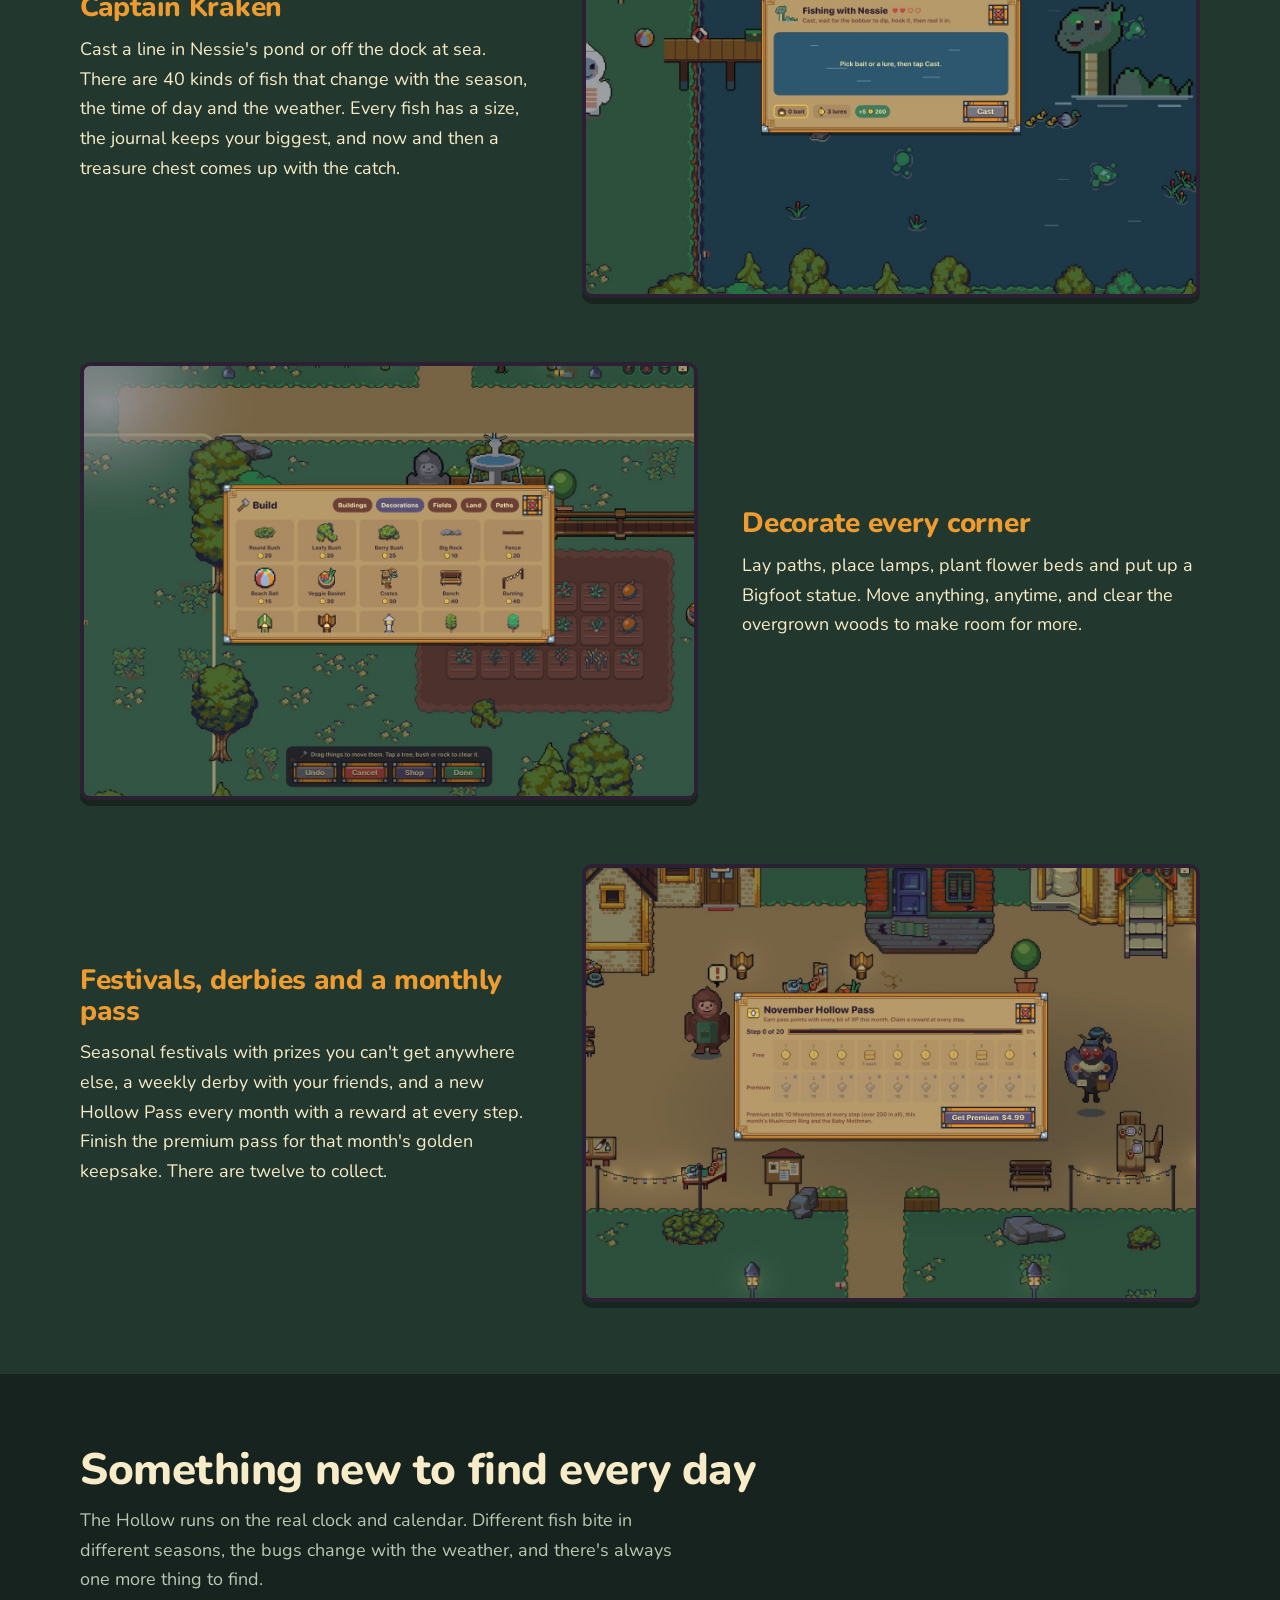
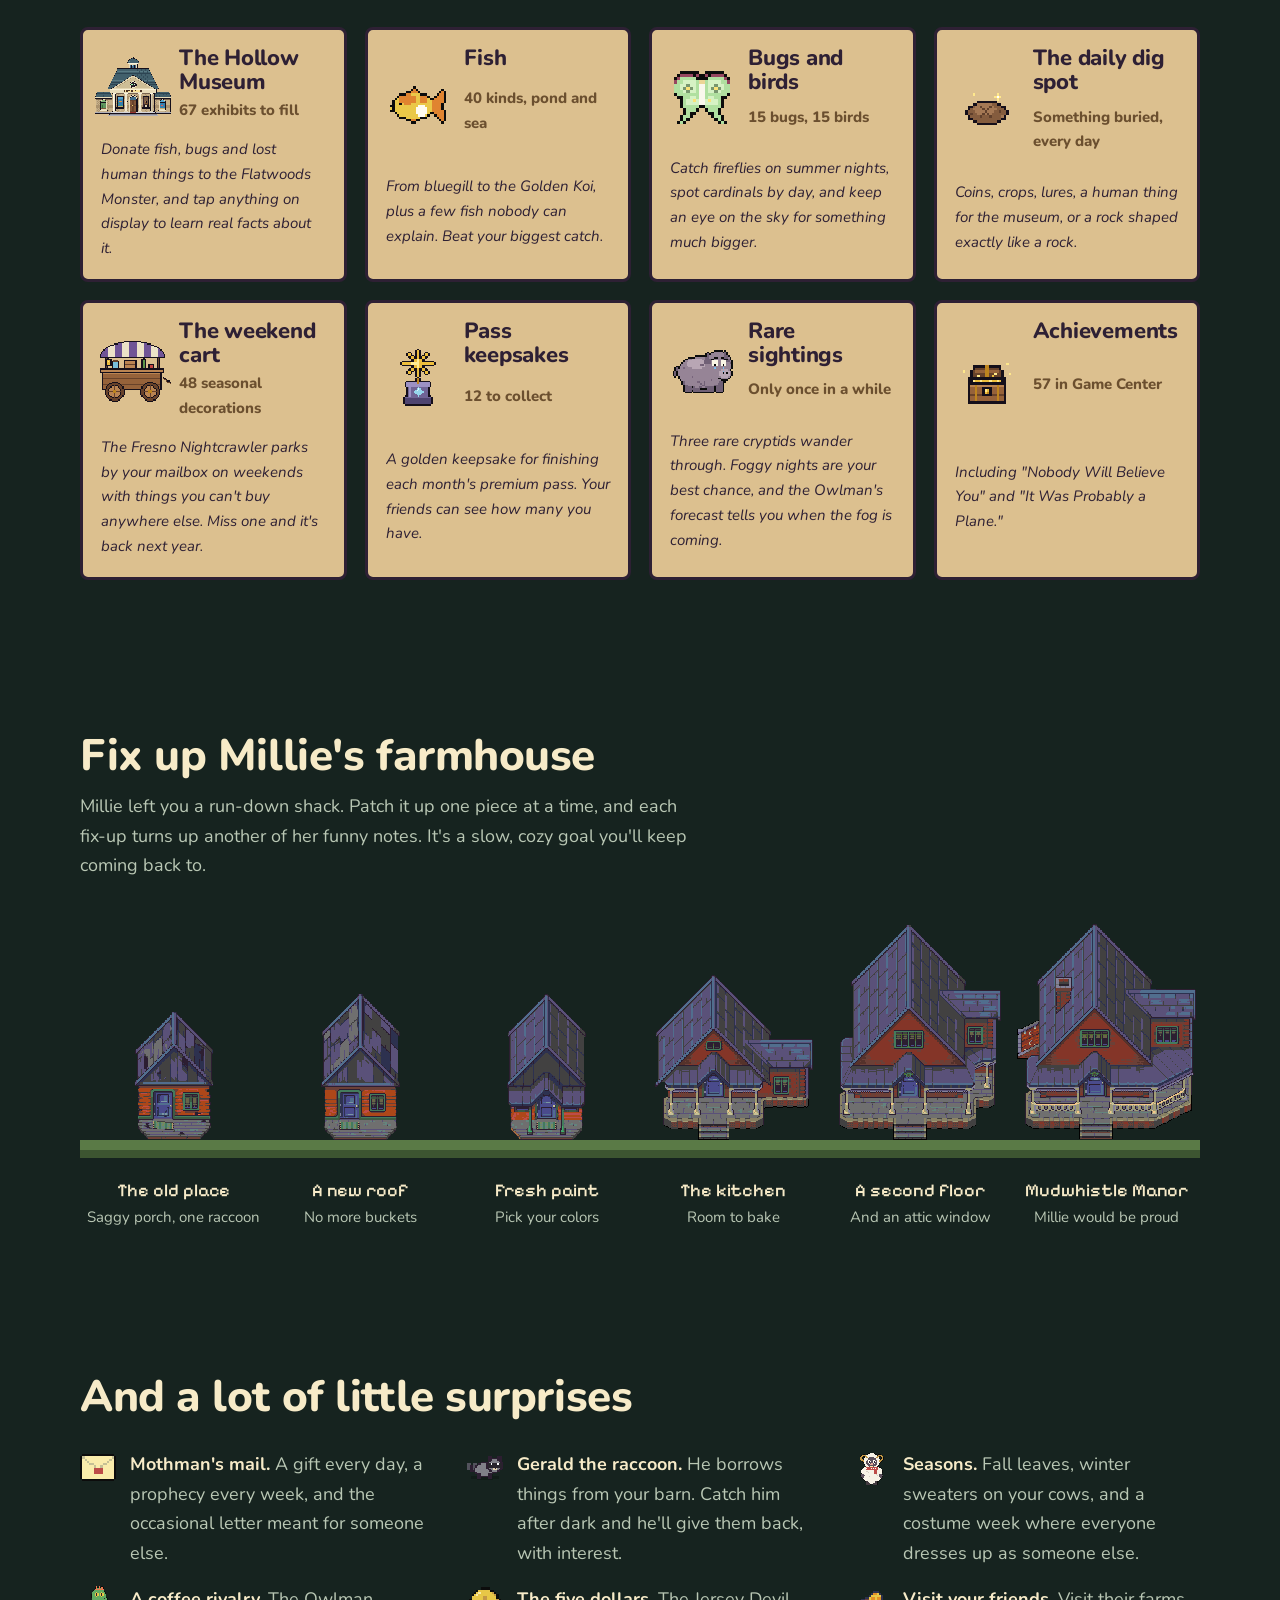
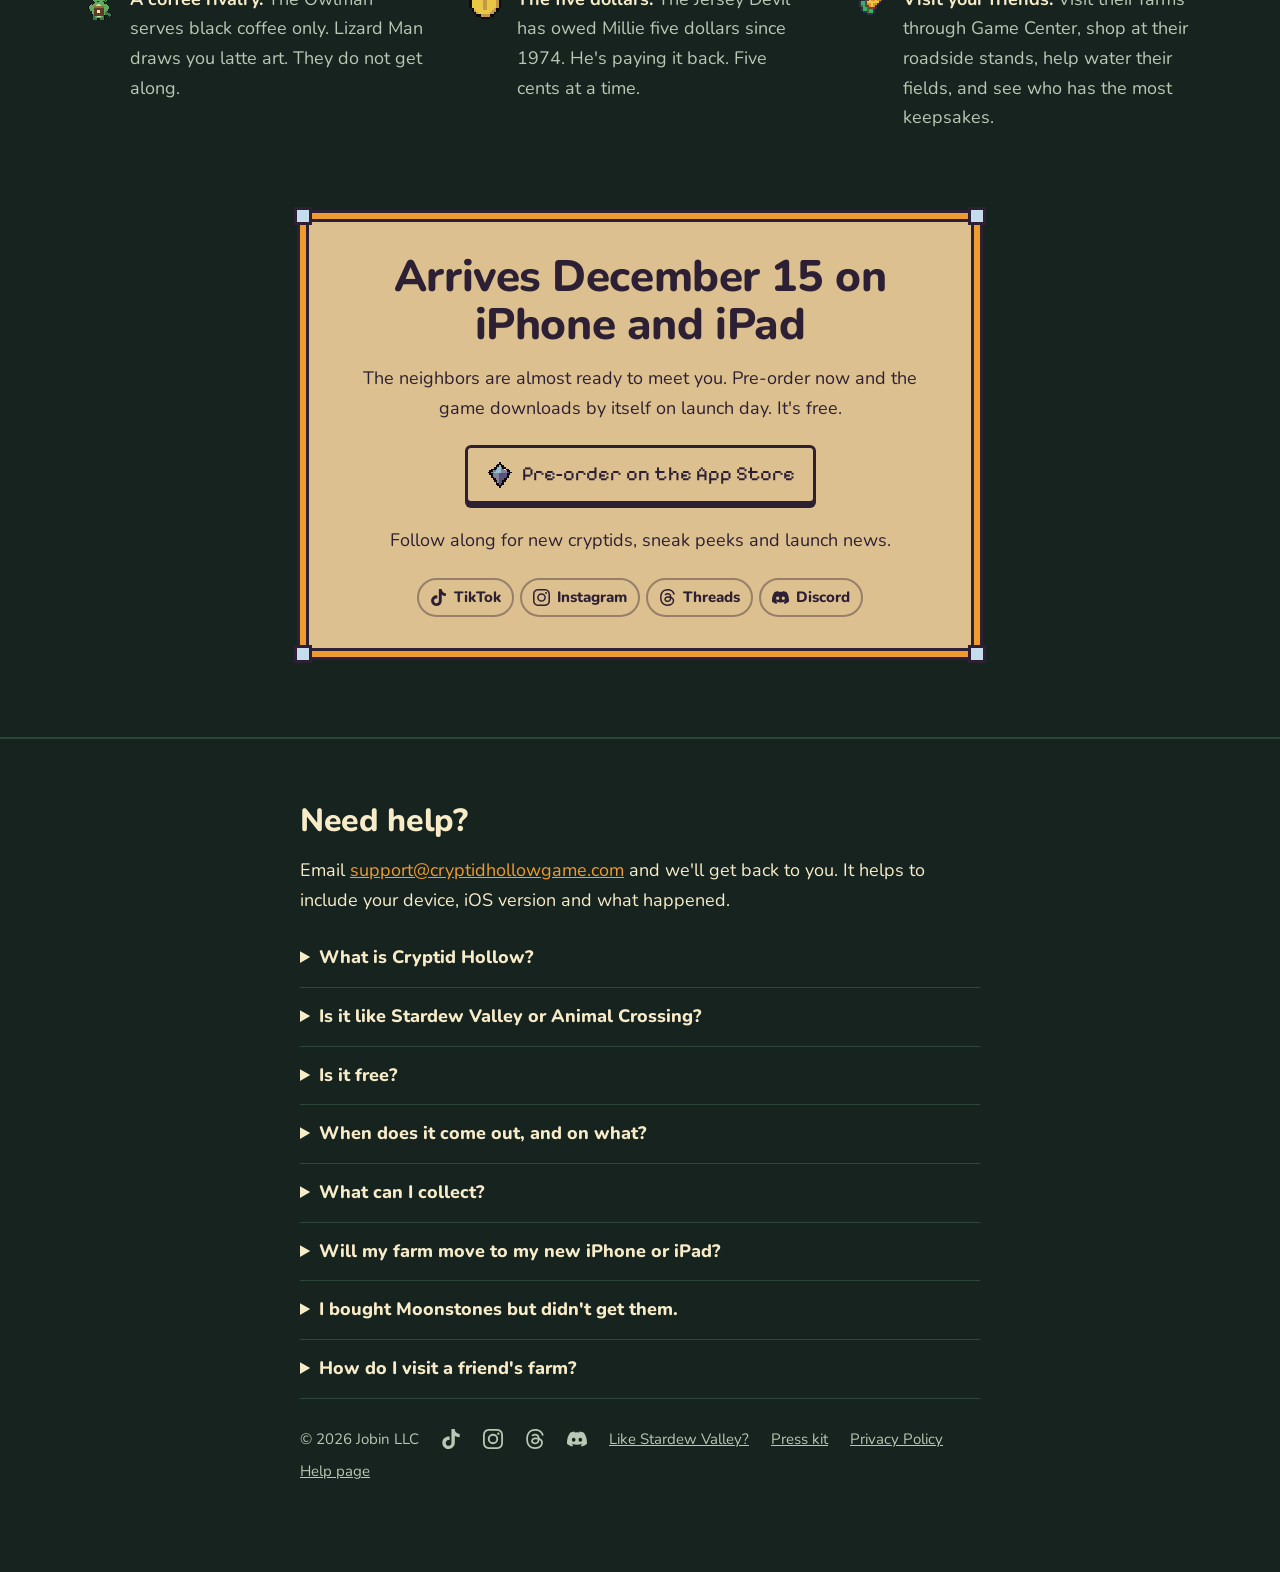
==== commit 2228437e: "Add Discord community link Co-Authored-By: Claude Opus 5.5 <noreply@anthropic.com> Claude-Session: h" ====
--- a/index.html
+++ b/index.html
@@ -13,7 +13,7 @@
 <link rel="canonical" href="https://cryptidhollowgame.com/">
 <meta name="apple-itunes-app" content="app-id=6833133647">
 <script type="application/ld+json">
-{"@context":"https://schema.org","@graph":[{"@type":["VideoGame","MobileApplication"],"@id":"https://cryptidhollowgame.com/#game","name":"Cryptid Hollow","url":"https://cryptidhollowgame.com/","description":"A free cozy farming and life sim game for iPhone and iPad where your neighbors are cryptids. Grow crops, raise animals, fish 40 kinds of fish, fill the Hollow Museum, catch bugs, spot birds and rare cryptids, and decorate a town where Bigfoot runs the general store and Mothman delivers the mail.","genre":["Cozy game","Farming simulation","Life simulation"],"gamePlatform":["iPhone","iPad"],"operatingSystem":"iOS 17 or later","applicationCategory":"GameApplication","datePublished":"2026-12-15","image":"https://cryptidhollowgame.com/assets/shot_town.jpg","installUrl":"https://apps.apple.com/app/id6833133647","playMode":["SinglePlayer","MultiPlayer"],"inLanguage":"en","keywords":"cozy farming game, cozy game, life sim, games like Stardew Valley, games like Animal Crossing, games like Hay Day, iPhone farming game, iPad farming game, fishing game, museum collecting game, cryptid game, Bigfoot game, Mothman game","offers":{"@type":"Offer","price":"0","priceCurrency":"USD","availability":"https://schema.org/PreOrder","availabilityStarts":"2026-12-15","url":"https://apps.apple.com/app/id6833133647"},"author":{"@id":"https://cryptidhollowgame.com/#org"},"publisher":{"@id":"https://cryptidhollowgame.com/#org"},"numberOfPlayers":{"@type":"QuantitativeValue","minValue":1}},{"@type":"Organization","@id":"https://cryptidhollowgame.com/#org","name":"Jobin LLC","url":"https://cryptidhollowgame.com/","email":"support@cryptidhollowgame.com","sameAs":["https://www.tiktok.com/@cryptidhollowgame","https://www.instagram.com/cryptidhollowgame/","https://www.threads.com/@cryptidhollowgame"]},{"@type":"FAQPage","mainEntity":[{"@type":"Question","name":"What is Cryptid Hollow?","acceptedAnswer":{"@type":"Answer","text":"Cryptid Hollow is a free cozy farming game for iPhone and iPad where your neighbors are cryptids. You grow crops, raise animals, fish, fill orders and fix up your Great-Aunt Millie's farmhouse in a town where Bigfoot runs the general store and Mothman delivers the mail."}},{"@type":"Question","name":"Is Cryptid Hollow like Stardew Valley or Animal Crossing?","acceptedAnswer":{"@type":"Answer","text":"Yes, in spirit. It has farming, fishing, a museum to fill, seasons, weather and neighbors to befriend, like Stardew Valley, and it follows the real clock and calendar, like Animal Crossing. There is no combat, and the neighbors are cryptids."}},{"@type":"Question","name":"Is Cryptid Hollow free?","acceptedAnswer":{"@type":"Answer","text":"Yes. It is free to download and play, with optional in-app purchases and no ads."}},{"@type":"Question","name":"When does Cryptid Hollow come out, and on what?","acceptedAnswer":{"@type":"Answer","text":"December 15, 2026, on iPhone and iPad with iOS 17 or later. Pre-orders are open on the App Store now."}},{"@type":"Question","name":"What can you collect in Cryptid Hollow?","acceptedAnswer":{"@type":"Answer","text":"40 kinds of fish, 15 bugs and 15 birds, 12 lost human things for the museum, 48 seasonal decorations from the weekend cart, 12 monthly Hollow Pass keepsakes and 3 rare cryptid sightings, plus 57 Game Center achievements."}},{"@type":"Question","name":"Does Cryptid Hollow follow the real time and seasons?","acceptedAnswer":{"@type":"Answer","text":"Yes. Fish, bugs and birds change with the real season, time of day and weather, the town clock shows the real time, and the weekend cart only comes on Saturdays and Sundays."}},{"@type":"Question","name":"Can I play Cryptid Hollow with friends?","acceptedAnswer":{"@type":"Answer","text":"Yes. Through Game Center you can visit friends' farms, buy from their roadside stands, help water their fields and compete in a weekly derby."}}]}]}
+{"@context":"https://schema.org","@graph":[{"@type":["VideoGame","MobileApplication"],"@id":"https://cryptidhollowgame.com/#game","name":"Cryptid Hollow","url":"https://cryptidhollowgame.com/","description":"A free cozy farming and life sim game for iPhone and iPad where your neighbors are cryptids. Grow crops, raise animals, fish 40 kinds of fish, fill the Hollow Museum, catch bugs, spot birds and rare cryptids, and decorate a town where Bigfoot runs the general store and Mothman delivers the mail.","genre":["Cozy game","Farming simulation","Life simulation"],"gamePlatform":["iPhone","iPad"],"operatingSystem":"iOS 17 or later","applicationCategory":"GameApplication","datePublished":"2026-12-15","image":"https://cryptidhollowgame.com/assets/shot_town.jpg","installUrl":"https://apps.apple.com/app/id6833133647","playMode":["SinglePlayer","MultiPlayer"],"inLanguage":"en","keywords":"cozy farming game, cozy game, life sim, games like Stardew Valley, games like Animal Crossing, games like Hay Day, iPhone farming game, iPad farming game, fishing game, museum collecting game, cryptid game, Bigfoot game, Mothman game","offers":{"@type":"Offer","price":"0","priceCurrency":"USD","availability":"https://schema.org/PreOrder","availabilityStarts":"2026-12-15","url":"https://apps.apple.com/app/id6833133647"},"author":{"@id":"https://cryptidhollowgame.com/#org"},"publisher":{"@id":"https://cryptidhollowgame.com/#org"},"numberOfPlayers":{"@type":"QuantitativeValue","minValue":1}},{"@type":"Organization","@id":"https://cryptidhollowgame.com/#org","name":"Jobin LLC","url":"https://cryptidhollowgame.com/","email":"support@cryptidhollowgame.com","sameAs":["https://www.tiktok.com/@cryptidhollowgame","https://www.instagram.com/cryptidhollowgame/","https://www.threads.com/@cryptidhollowgame","https://discord.gg/GM4WEX4qj4"]},{"@type":"FAQPage","mainEntity":[{"@type":"Question","name":"What is Cryptid Hollow?","acceptedAnswer":{"@type":"Answer","text":"Cryptid Hollow is a free cozy farming game for iPhone and iPad where your neighbors are cryptids. You grow crops, raise animals, fish, fill orders and fix up your Great-Aunt Millie's farmhouse in a town where Bigfoot runs the general store and Mothman delivers the mail."}},{"@type":"Question","name":"Is Cryptid Hollow like Stardew Valley or Animal Crossing?","acceptedAnswer":{"@type":"Answer","text":"Yes, in spirit. It has farming, fishing, a museum to fill, seasons, weather and neighbors to befriend, like Stardew Valley, and it follows the real clock and calendar, like Animal Crossing. There is no combat, and the neighbors are cryptids."}},{"@type":"Question","name":"Is Cryptid Hollow free?","acceptedAnswer":{"@type":"Answer","text":"Yes. It is free to download and play, with optional in-app purchases and no ads."}},{"@type":"Question","name":"When does Cryptid Hollow come out, and on what?","acceptedAnswer":{"@type":"Answer","text":"December 15, 2026, on iPhone and iPad with iOS 17 or later. Pre-orders are open on the App Store now."}},{"@type":"Question","name":"What can you collect in Cryptid Hollow?","acceptedAnswer":{"@type":"Answer","text":"40 kinds of fish, 15 bugs and 15 birds, 12 lost human things for the museum, 48 seasonal decorations from the weekend cart, 12 monthly Hollow Pass keepsakes and 3 rare cryptid sightings, plus 57 Game Center achievements."}},{"@type":"Question","name":"Does Cryptid Hollow follow the real time and seasons?","acceptedAnswer":{"@type":"Answer","text":"Yes. Fish, bugs and birds change with the real season, time of day and weather, the town clock shows the real time, and the weekend cart only comes on Saturdays and Sundays."}},{"@type":"Question","name":"Can I play Cryptid Hollow with friends?","acceptedAnswer":{"@type":"Answer","text":"Yes. Through Game Center you can visit friends' farms, buy from their roadside stands, help water their fields and compete in a weekly derby."}}]}]}
 </script>
 <meta name="twitter:card" content="summary_large_image">
 <link rel="icon" href="icon.png">
@@ -270,6 +270,7 @@
           <li><a href="https://www.tiktok.com/@cryptidhollowgame"><svg viewBox="0 0 24 24" aria-hidden="true" focusable="false"><path d="M12.525.02c1.31-.02 2.61-.01 3.91-.02.08 1.53.63 3.09 1.75 4.17 1.12 1.11 2.7 1.62 4.24 1.79v4.03c-1.44-.05-2.89-.35-4.2-.97-.57-.26-1.1-.59-1.62-.93-.01 2.92.01 5.84-.02 8.75-.08 1.4-.54 2.79-1.35 3.94-1.31 1.92-3.58 3.17-5.91 3.21-1.43.08-2.86-.31-4.08-1.03-2.02-1.19-3.44-3.37-3.65-5.71-.02-.5-.03-1-.01-1.49.18-1.9 1.12-3.72 2.58-4.96 1.66-1.44 3.98-2.13 6.15-1.72.02 1.48-.04 2.96-.04 4.44-.99-.32-2.15-.23-3.02.37-.63.41-1.11 1.04-1.36 1.75-.21.51-.15 1.07-.14 1.61.24 1.64 1.82 3.02 3.5 2.87 1.12-.01 2.19-.66 2.77-1.61.19-.33.4-.67.41-1.06.1-1.79.06-3.57.07-5.36.01-4.03-.01-8.05.02-12.07z"/></svg>TikTok</a></li>
           <li><a href="https://www.instagram.com/cryptidhollowgame/"><svg viewBox="0 0 24 24" aria-hidden="true" focusable="false"><path d="M7.0301.084c-1.2768.0602-2.1487.264-2.911.5634-.7888.3075-1.4575.72-2.1228 1.3877-.6652.6677-1.075 1.3368-1.3802 2.127-.2954.7638-.4956 1.6365-.552 2.914-.0564 1.2775-.0689 1.6882-.0626 4.947.0062 3.2586.0206 3.6671.0825 4.9473.061 1.2765.264 2.1482.5635 2.9107.308.7889.72 1.4573 1.388 2.1228.6679.6655 1.3365 1.0743 2.1285 1.38.7632.295 1.6361.4961 2.9134.552 1.2773.056 1.6884.069 4.9462.0627 3.2578-.0062 3.668-.0207 4.9478-.0814 1.28-.0607 2.147-.2652 2.9098-.5633.7889-.3086 1.4578-.72 2.1228-1.3881.665-.6682 1.0745-1.3378 1.3795-2.1284.2957-.7632.4966-1.636.552-2.9124.056-1.2809.0692-1.6898.063-4.948-.0063-3.2583-.021-3.6668-.0817-4.9465-.0607-1.2797-.264-2.1487-.5633-2.9117-.3084-.7889-.72-1.4568-1.3876-2.1228C21.2982 1.33 20.628.9208 19.8378.6165 19.074.321 18.2017.1197 16.9244.0645 15.6471.0093 15.236-.005 11.977.0014 8.718.0076 8.31.0215 7.0301.0839m.1402 21.6932c-1.17-.0509-1.8053-.2453-2.2287-.408-.5606-.216-.96-.4771-1.3819-.895-.422-.4178-.6811-.8186-.9-1.378-.1644-.4234-.3624-1.058-.4171-2.228-.0595-1.2645-.072-1.6442-.079-4.848-.007-3.2037.0053-3.583.0607-4.848.05-1.169.2456-1.805.408-2.2282.216-.5613.4762-.96.895-1.3816.4188-.4217.8184-.6814 1.3783-.9003.423-.1651 1.0575-.3614 2.227-.4171 1.2655-.06 1.6447-.072 4.848-.079 3.2033-.007 3.5835.005 4.8495.0608 1.169.0508 1.8053.2445 2.228.408.5608.216.96.4754 1.3816.895.4217.4194.6816.8176.9005 1.3787.1653.4217.3617 1.056.4169 2.2263.0602 1.2655.0739 1.645.0796 4.848.0058 3.203-.0055 3.5834-.061 4.848-.051 1.17-.245 1.8055-.408 2.2294-.216.5604-.4763.96-.8954 1.3814-.419.4215-.8181.6811-1.3783.9-.4224.1649-1.0577.3617-2.2262.4174-1.2656.0595-1.6448.072-4.8493.079-3.2045.007-3.5825-.006-4.848-.0608M16.953 5.5864A1.44 1.44 0 1 0 18.39 4.144a1.44 1.44 0 0 0-1.437 1.4424M5.8385 12.012c.0067 3.4032 2.7706 6.1557 6.173 6.1493 3.4026-.0065 6.157-2.7701 6.1506-6.1733-.0065-3.4032-2.771-6.1565-6.174-6.1498-3.403.0067-6.156 2.771-6.1496 6.1738M8 12.0077a4 4 0 1 1 4.008 3.9921A3.9996 3.9996 0 0 1 8 12.0077"/></svg>Instagram</a></li>
           <li><a href="https://www.threads.com/@cryptidhollowgame"><svg viewBox="0 0 24 24" aria-hidden="true" focusable="false"><path d="M12.186 24h-.007c-3.581-.024-6.334-1.205-8.184-3.509C2.35 18.44 1.5 15.586 1.472 12.01v-.017c.03-3.579.879-6.43 2.525-8.482C5.845 1.205 8.6.024 12.18 0h.014c2.746.02 5.043.725 6.826 2.098 1.677 1.29 2.858 3.13 3.509 5.467l-2.04.569c-1.104-3.96-3.898-5.984-8.304-6.015-2.91.022-5.11.936-6.54 2.717C4.307 6.504 3.616 8.914 3.589 12c.027 3.086.718 5.496 2.057 7.164 1.43 1.783 3.631 2.698 6.54 2.717 2.623-.02 4.358-.631 5.8-2.045 1.647-1.613 1.618-3.593 1.09-4.798-.31-.71-.873-1.3-1.634-1.75-.192 1.352-.622 2.446-1.284 3.272-.886 1.102-2.14 1.704-3.73 1.79-1.202.065-2.361-.218-3.259-.801-1.063-.689-1.685-1.74-1.752-2.964-.065-1.19.408-2.285 1.33-3.082.88-.76 2.119-1.207 3.583-1.291a13.853 13.853 0 0 1 3.02.142c-.126-.742-.375-1.332-.75-1.757-.513-.586-1.308-.883-2.359-.89h-.029c-.844 0-1.992.232-2.721 1.32L7.734 7.847c.98-1.454 2.568-2.256 4.478-2.256h.044c3.194.02 5.097 1.975 5.287 5.388.108.046.216.094.321.142 1.49.7 2.58 1.761 3.154 3.07.797 1.82.871 4.79-1.548 7.158-1.85 1.81-4.094 2.628-7.277 2.65Zm1.003-11.69c-.242 0-.487.007-.739.021-1.836.103-2.98.946-2.916 2.143.067 1.256 1.452 1.839 2.784 1.767 1.224-.065 2.818-.543 3.086-3.71a10.5 10.5 0 0 0-2.215-.221z"/></svg>Threads</a></li>
+          <li><a href="https://discord.gg/GM4WEX4qj4"><svg viewBox="0 0 24 24" aria-hidden="true" focusable="false"><path d="M20.317 4.37a19.791 19.791 0 0 0-4.885-1.515.074.074 0 0 0-.079.037c-.21.375-.444.864-.608 1.25a18.27 18.27 0 0 0-5.487 0 12.64 12.64 0 0 0-.617-1.25.077.077 0 0 0-.079-.037A19.736 19.736 0 0 0 3.677 4.37a.07.07 0 0 0-.032.027C.533 9.046-.32 13.58.099 18.057a.082.082 0 0 0 .031.057 19.9 19.9 0 0 0 5.993 3.03.078.078 0 0 0 .084-.028 14.09 14.09 0 0 0 1.226-1.994.076.076 0 0 0-.041-.106 13.107 13.107 0 0 1-1.872-.892.077.077 0 0 1-.008-.128 10.2 10.2 0 0 0 .372-.292.074.074 0 0 1 .077-.01c3.928 1.793 8.18 1.793 12.062 0a.074.074 0 0 1 .078.01c.12.098.246.198.373.292a.077.077 0 0 1-.006.127 12.299 12.299 0 0 1-1.873.892.077.077 0 0 0-.041.107c.36.698.772 1.362 1.225 1.993a.076.076 0 0 0 .084.028 19.839 19.839 0 0 0 6.002-3.03.077.077 0 0 0 .032-.054c.5-5.177-.838-9.674-3.549-13.66a.061.061 0 0 0-.031-.03zM8.02 15.33c-1.183 0-2.157-1.085-2.157-2.419 0-1.333.956-2.419 2.157-2.419 1.21 0 2.176 1.096 2.157 2.42 0 1.333-.956 2.418-2.157 2.418zm7.975 0c-1.183 0-2.157-1.085-2.157-2.419 0-1.333.955-2.419 2.157-2.419 1.21 0 2.176 1.096 2.157 2.42 0 1.333-.946 2.418-2.157 2.418z"/></svg>Discord</a></li>
         </ul>
       </div>
     </div>
@@ -589,6 +590,7 @@
           <li><a href="https://www.tiktok.com/@cryptidhollowgame"><svg viewBox="0 0 24 24" aria-hidden="true" focusable="false"><path d="M12.525.02c1.31-.02 2.61-.01 3.91-.02.08 1.53.63 3.09 1.75 4.17 1.12 1.11 2.7 1.62 4.24 1.79v4.03c-1.44-.05-2.89-.35-4.2-.97-.57-.26-1.1-.59-1.62-.93-.01 2.92.01 5.84-.02 8.75-.08 1.4-.54 2.79-1.35 3.94-1.31 1.92-3.58 3.17-5.91 3.21-1.43.08-2.86-.31-4.08-1.03-2.02-1.19-3.44-3.37-3.65-5.71-.02-.5-.03-1-.01-1.49.18-1.9 1.12-3.72 2.58-4.96 1.66-1.44 3.98-2.13 6.15-1.72.02 1.48-.04 2.96-.04 4.44-.99-.32-2.15-.23-3.02.37-.63.41-1.11 1.04-1.36 1.75-.21.51-.15 1.07-.14 1.61.24 1.64 1.82 3.02 3.5 2.87 1.12-.01 2.19-.66 2.77-1.61.19-.33.4-.67.41-1.06.1-1.79.06-3.57.07-5.36.01-4.03-.01-8.05.02-12.07z"/></svg>TikTok</a></li>
           <li><a href="https://www.instagram.com/cryptidhollowgame/"><svg viewBox="0 0 24 24" aria-hidden="true" focusable="false"><path d="M7.0301.084c-1.2768.0602-2.1487.264-2.911.5634-.7888.3075-1.4575.72-2.1228 1.3877-.6652.6677-1.075 1.3368-1.3802 2.127-.2954.7638-.4956 1.6365-.552 2.914-.0564 1.2775-.0689 1.6882-.0626 4.947.0062 3.2586.0206 3.6671.0825 4.9473.061 1.2765.264 2.1482.5635 2.9107.308.7889.72 1.4573 1.388 2.1228.6679.6655 1.3365 1.0743 2.1285 1.38.7632.295 1.6361.4961 2.9134.552 1.2773.056 1.6884.069 4.9462.0627 3.2578-.0062 3.668-.0207 4.9478-.0814 1.28-.0607 2.147-.2652 2.9098-.5633.7889-.3086 1.4578-.72 2.1228-1.3881.665-.6682 1.0745-1.3378 1.3795-2.1284.2957-.7632.4966-1.636.552-2.9124.056-1.2809.0692-1.6898.063-4.948-.0063-3.2583-.021-3.6668-.0817-4.9465-.0607-1.2797-.264-2.1487-.5633-2.9117-.3084-.7889-.72-1.4568-1.3876-2.1228C21.2982 1.33 20.628.9208 19.8378.6165 19.074.321 18.2017.1197 16.9244.0645 15.6471.0093 15.236-.005 11.977.0014 8.718.0076 8.31.0215 7.0301.0839m.1402 21.6932c-1.17-.0509-1.8053-.2453-2.2287-.408-.5606-.216-.96-.4771-1.3819-.895-.422-.4178-.6811-.8186-.9-1.378-.1644-.4234-.3624-1.058-.4171-2.228-.0595-1.2645-.072-1.6442-.079-4.848-.007-3.2037.0053-3.583.0607-4.848.05-1.169.2456-1.805.408-2.2282.216-.5613.4762-.96.895-1.3816.4188-.4217.8184-.6814 1.3783-.9003.423-.1651 1.0575-.3614 2.227-.4171 1.2655-.06 1.6447-.072 4.848-.079 3.2033-.007 3.5835.005 4.8495.0608 1.169.0508 1.8053.2445 2.228.408.5608.216.96.4754 1.3816.895.4217.4194.6816.8176.9005 1.3787.1653.4217.3617 1.056.4169 2.2263.0602 1.2655.0739 1.645.0796 4.848.0058 3.203-.0055 3.5834-.061 4.848-.051 1.17-.245 1.8055-.408 2.2294-.216.5604-.4763.96-.8954 1.3814-.419.4215-.8181.6811-1.3783.9-.4224.1649-1.0577.3617-2.2262.4174-1.2656.0595-1.6448.072-4.8493.079-3.2045.007-3.5825-.006-4.848-.0608M16.953 5.5864A1.44 1.44 0 1 0 18.39 4.144a1.44 1.44 0 0 0-1.437 1.4424M5.8385 12.012c.0067 3.4032 2.7706 6.1557 6.173 6.1493 3.4026-.0065 6.157-2.7701 6.1506-6.1733-.0065-3.4032-2.771-6.1565-6.174-6.1498-3.403.0067-6.156 2.771-6.1496 6.1738M8 12.0077a4 4 0 1 1 4.008 3.9921A3.9996 3.9996 0 0 1 8 12.0077"/></svg>Instagram</a></li>
           <li><a href="https://www.threads.com/@cryptidhollowgame"><svg viewBox="0 0 24 24" aria-hidden="true" focusable="false"><path d="M12.186 24h-.007c-3.581-.024-6.334-1.205-8.184-3.509C2.35 18.44 1.5 15.586 1.472 12.01v-.017c.03-3.579.879-6.43 2.525-8.482C5.845 1.205 8.6.024 12.18 0h.014c2.746.02 5.043.725 6.826 2.098 1.677 1.29 2.858 3.13 3.509 5.467l-2.04.569c-1.104-3.96-3.898-5.984-8.304-6.015-2.91.022-5.11.936-6.54 2.717C4.307 6.504 3.616 8.914 3.589 12c.027 3.086.718 5.496 2.057 7.164 1.43 1.783 3.631 2.698 6.54 2.717 2.623-.02 4.358-.631 5.8-2.045 1.647-1.613 1.618-3.593 1.09-4.798-.31-.71-.873-1.3-1.634-1.75-.192 1.352-.622 2.446-1.284 3.272-.886 1.102-2.14 1.704-3.73 1.79-1.202.065-2.361-.218-3.259-.801-1.063-.689-1.685-1.74-1.752-2.964-.065-1.19.408-2.285 1.33-3.082.88-.76 2.119-1.207 3.583-1.291a13.853 13.853 0 0 1 3.02.142c-.126-.742-.375-1.332-.75-1.757-.513-.586-1.308-.883-2.359-.89h-.029c-.844 0-1.992.232-2.721 1.32L7.734 7.847c.98-1.454 2.568-2.256 4.478-2.256h.044c3.194.02 5.097 1.975 5.287 5.388.108.046.216.094.321.142 1.49.7 2.58 1.761 3.154 3.07.797 1.82.871 4.79-1.548 7.158-1.85 1.81-4.094 2.628-7.277 2.65Zm1.003-11.69c-.242 0-.487.007-.739.021-1.836.103-2.98.946-2.916 2.143.067 1.256 1.452 1.839 2.784 1.767 1.224-.065 2.818-.543 3.086-3.71a10.5 10.5 0 0 0-2.215-.221z"/></svg>Threads</a></li>
+          <li><a href="https://discord.gg/GM4WEX4qj4"><svg viewBox="0 0 24 24" aria-hidden="true" focusable="false"><path d="M20.317 4.37a19.791 19.791 0 0 0-4.885-1.515.074.074 0 0 0-.079.037c-.21.375-.444.864-.608 1.25a18.27 18.27 0 0 0-5.487 0 12.64 12.64 0 0 0-.617-1.25.077.077 0 0 0-.079-.037A19.736 19.736 0 0 0 3.677 4.37a.07.07 0 0 0-.032.027C.533 9.046-.32 13.58.099 18.057a.082.082 0 0 0 .031.057 19.9 19.9 0 0 0 5.993 3.03.078.078 0 0 0 .084-.028 14.09 14.09 0 0 0 1.226-1.994.076.076 0 0 0-.041-.106 13.107 13.107 0 0 1-1.872-.892.077.077 0 0 1-.008-.128 10.2 10.2 0 0 0 .372-.292.074.074 0 0 1 .077-.01c3.928 1.793 8.18 1.793 12.062 0a.074.074 0 0 1 .078.01c.12.098.246.198.373.292a.077.077 0 0 1-.006.127 12.299 12.299 0 0 1-1.873.892.077.077 0 0 0-.041.107c.36.698.772 1.362 1.225 1.993a.076.076 0 0 0 .084.028 19.839 19.839 0 0 0 6.002-3.03.077.077 0 0 0 .032-.054c.5-5.177-.838-9.674-3.549-13.66a.061.061 0 0 0-.031-.03zM8.02 15.33c-1.183 0-2.157-1.085-2.157-2.419 0-1.333.956-2.419 2.157-2.419 1.21 0 2.176 1.096 2.157 2.42 0 1.333-.956 2.418-2.157 2.418zm7.975 0c-1.183 0-2.157-1.085-2.157-2.419 0-1.333.955-2.419 2.157-2.419 1.21 0 2.176 1.096 2.157 2.42 0 1.333-.946 2.418-2.157 2.418z"/></svg>Discord</a></li>
         </ul>
     </div>
   </div>
@@ -635,6 +637,7 @@
       <a href="https://www.tiktok.com/@cryptidhollowgame" aria-label="Cryptid Hollow on TikTok" class="foot-icon"><svg viewBox="0 0 24 24" aria-hidden="true" focusable="false"><path d="M12.525.02c1.31-.02 2.61-.01 3.91-.02.08 1.53.63 3.09 1.75 4.17 1.12 1.11 2.7 1.62 4.24 1.79v4.03c-1.44-.05-2.89-.35-4.2-.97-.57-.26-1.1-.59-1.62-.93-.01 2.92.01 5.84-.02 8.75-.08 1.4-.54 2.79-1.35 3.94-1.31 1.92-3.58 3.17-5.91 3.21-1.43.08-2.86-.31-4.08-1.03-2.02-1.19-3.44-3.37-3.65-5.71-.02-.5-.03-1-.01-1.49.18-1.9 1.12-3.72 2.58-4.96 1.66-1.44 3.98-2.13 6.15-1.72.02 1.48-.04 2.96-.04 4.44-.99-.32-2.15-.23-3.02.37-.63.41-1.11 1.04-1.36 1.75-.21.51-.15 1.07-.14 1.61.24 1.64 1.82 3.02 3.5 2.87 1.12-.01 2.19-.66 2.77-1.61.19-.33.4-.67.41-1.06.1-1.79.06-3.57.07-5.36.01-4.03-.01-8.05.02-12.07z"/></svg></a>
       <a href="https://www.instagram.com/cryptidhollowgame/" aria-label="Cryptid Hollow on Instagram" class="foot-icon"><svg viewBox="0 0 24 24" aria-hidden="true" focusable="false"><path d="M7.0301.084c-1.2768.0602-2.1487.264-2.911.5634-.7888.3075-1.4575.72-2.1228 1.3877-.6652.6677-1.075 1.3368-1.3802 2.127-.2954.7638-.4956 1.6365-.552 2.914-.0564 1.2775-.0689 1.6882-.0626 4.947.0062 3.2586.0206 3.6671.0825 4.9473.061 1.2765.264 2.1482.5635 2.9107.308.7889.72 1.4573 1.388 2.1228.6679.6655 1.3365 1.0743 2.1285 1.38.7632.295 1.6361.4961 2.9134.552 1.2773.056 1.6884.069 4.9462.0627 3.2578-.0062 3.668-.0207 4.9478-.0814 1.28-.0607 2.147-.2652 2.9098-.5633.7889-.3086 1.4578-.72 2.1228-1.3881.665-.6682 1.0745-1.3378 1.3795-2.1284.2957-.7632.4966-1.636.552-2.9124.056-1.2809.0692-1.6898.063-4.948-.0063-3.2583-.021-3.6668-.0817-4.9465-.0607-1.2797-.264-2.1487-.5633-2.9117-.3084-.7889-.72-1.4568-1.3876-2.1228C21.2982 1.33 20.628.9208 19.8378.6165 19.074.321 18.2017.1197 16.9244.0645 15.6471.0093 15.236-.005 11.977.0014 8.718.0076 8.31.0215 7.0301.0839m.1402 21.6932c-1.17-.0509-1.8053-.2453-2.2287-.408-.5606-.216-.96-.4771-1.3819-.895-.422-.4178-.6811-.8186-.9-1.378-.1644-.4234-.3624-1.058-.4171-2.228-.0595-1.2645-.072-1.6442-.079-4.848-.007-3.2037.0053-3.583.0607-4.848.05-1.169.2456-1.805.408-2.2282.216-.5613.4762-.96.895-1.3816.4188-.4217.8184-.6814 1.3783-.9003.423-.1651 1.0575-.3614 2.227-.4171 1.2655-.06 1.6447-.072 4.848-.079 3.2033-.007 3.5835.005 4.8495.0608 1.169.0508 1.8053.2445 2.228.408.5608.216.96.4754 1.3816.895.4217.4194.6816.8176.9005 1.3787.1653.4217.3617 1.056.4169 2.2263.0602 1.2655.0739 1.645.0796 4.848.0058 3.203-.0055 3.5834-.061 4.848-.051 1.17-.245 1.8055-.408 2.2294-.216.5604-.4763.96-.8954 1.3814-.419.4215-.8181.6811-1.3783.9-.4224.1649-1.0577.3617-2.2262.4174-1.2656.0595-1.6448.072-4.8493.079-3.2045.007-3.5825-.006-4.848-.0608M16.953 5.5864A1.44 1.44 0 1 0 18.39 4.144a1.44 1.44 0 0 0-1.437 1.4424M5.8385 12.012c.0067 3.4032 2.7706 6.1557 6.173 6.1493 3.4026-.0065 6.157-2.7701 6.1506-6.1733-.0065-3.4032-2.771-6.1565-6.174-6.1498-3.403.0067-6.156 2.771-6.1496 6.1738M8 12.0077a4 4 0 1 1 4.008 3.9921A3.9996 3.9996 0 0 1 8 12.0077"/></svg></a>
       <a href="https://www.threads.com/@cryptidhollowgame" aria-label="Cryptid Hollow on Threads" class="foot-icon"><svg viewBox="0 0 24 24" aria-hidden="true" focusable="false"><path d="M12.186 24h-.007c-3.581-.024-6.334-1.205-8.184-3.509C2.35 18.44 1.5 15.586 1.472 12.01v-.017c.03-3.579.879-6.43 2.525-8.482C5.845 1.205 8.6.024 12.18 0h.014c2.746.02 5.043.725 6.826 2.098 1.677 1.29 2.858 3.13 3.509 5.467l-2.04.569c-1.104-3.96-3.898-5.984-8.304-6.015-2.91.022-5.11.936-6.54 2.717C4.307 6.504 3.616 8.914 3.589 12c.027 3.086.718 5.496 2.057 7.164 1.43 1.783 3.631 2.698 6.54 2.717 2.623-.02 4.358-.631 5.8-2.045 1.647-1.613 1.618-3.593 1.09-4.798-.31-.71-.873-1.3-1.634-1.75-.192 1.352-.622 2.446-1.284 3.272-.886 1.102-2.14 1.704-3.73 1.79-1.202.065-2.361-.218-3.259-.801-1.063-.689-1.685-1.74-1.752-2.964-.065-1.19.408-2.285 1.33-3.082.88-.76 2.119-1.207 3.583-1.291a13.853 13.853 0 0 1 3.02.142c-.126-.742-.375-1.332-.75-1.757-.513-.586-1.308-.883-2.359-.89h-.029c-.844 0-1.992.232-2.721 1.32L7.734 7.847c.98-1.454 2.568-2.256 4.478-2.256h.044c3.194.02 5.097 1.975 5.287 5.388.108.046.216.094.321.142 1.49.7 2.58 1.761 3.154 3.07.797 1.82.871 4.79-1.548 7.158-1.85 1.81-4.094 2.628-7.277 2.65Zm1.003-11.69c-.242 0-.487.007-.739.021-1.836.103-2.98.946-2.916 2.143.067 1.256 1.452 1.839 2.784 1.767 1.224-.065 2.818-.543 3.086-3.71a10.5 10.5 0 0 0-2.215-.221z"/></svg></a>
+      <a href="https://discord.gg/GM4WEX4qj4" aria-label="Join the Cryptid Hollow Discord" class="foot-icon"><svg viewBox="0 0 24 24" aria-hidden="true" focusable="false"><path d="M20.317 4.37a19.791 19.791 0 0 0-4.885-1.515.074.074 0 0 0-.079.037c-.21.375-.444.864-.608 1.25a18.27 18.27 0 0 0-5.487 0 12.64 12.64 0 0 0-.617-1.25.077.077 0 0 0-.079-.037A19.736 19.736 0 0 0 3.677 4.37a.07.07 0 0 0-.032.027C.533 9.046-.32 13.58.099 18.057a.082.082 0 0 0 .031.057 19.9 19.9 0 0 0 5.993 3.03.078.078 0 0 0 .084-.028 14.09 14.09 0 0 0 1.226-1.994.076.076 0 0 0-.041-.106 13.107 13.107 0 0 1-1.872-.892.077.077 0 0 1-.008-.128 10.2 10.2 0 0 0 .372-.292.074.074 0 0 1 .077-.01c3.928 1.793 8.18 1.793 12.062 0a.074.074 0 0 1 .078.01c.12.098.246.198.373.292a.077.077 0 0 1-.006.127 12.299 12.299 0 0 1-1.873.892.077.077 0 0 0-.041.107c.36.698.772 1.362 1.225 1.993a.076.076 0 0 0 .084.028 19.839 19.839 0 0 0 6.002-3.03.077.077 0 0 0 .032-.054c.5-5.177-.838-9.674-3.549-13.66a.061.061 0 0 0-.031-.03zM8.02 15.33c-1.183 0-2.157-1.085-2.157-2.419 0-1.333.956-2.419 2.157-2.419 1.21 0 2.176 1.096 2.157 2.42 0 1.333-.956 2.418-2.157 2.418zm7.975 0c-1.183 0-2.157-1.085-2.157-2.419 0-1.333.955-2.419 2.157-2.419 1.21 0 2.176 1.096 2.157 2.42 0 1.333-.946 2.418-2.157 2.418z"/></svg></a>
       <a href="games-like-stardew-valley.html">Like Stardew Valley?</a>
       <a href="press.html">Press kit</a>
       <a href="privacy.html">Privacy Policy</a>
